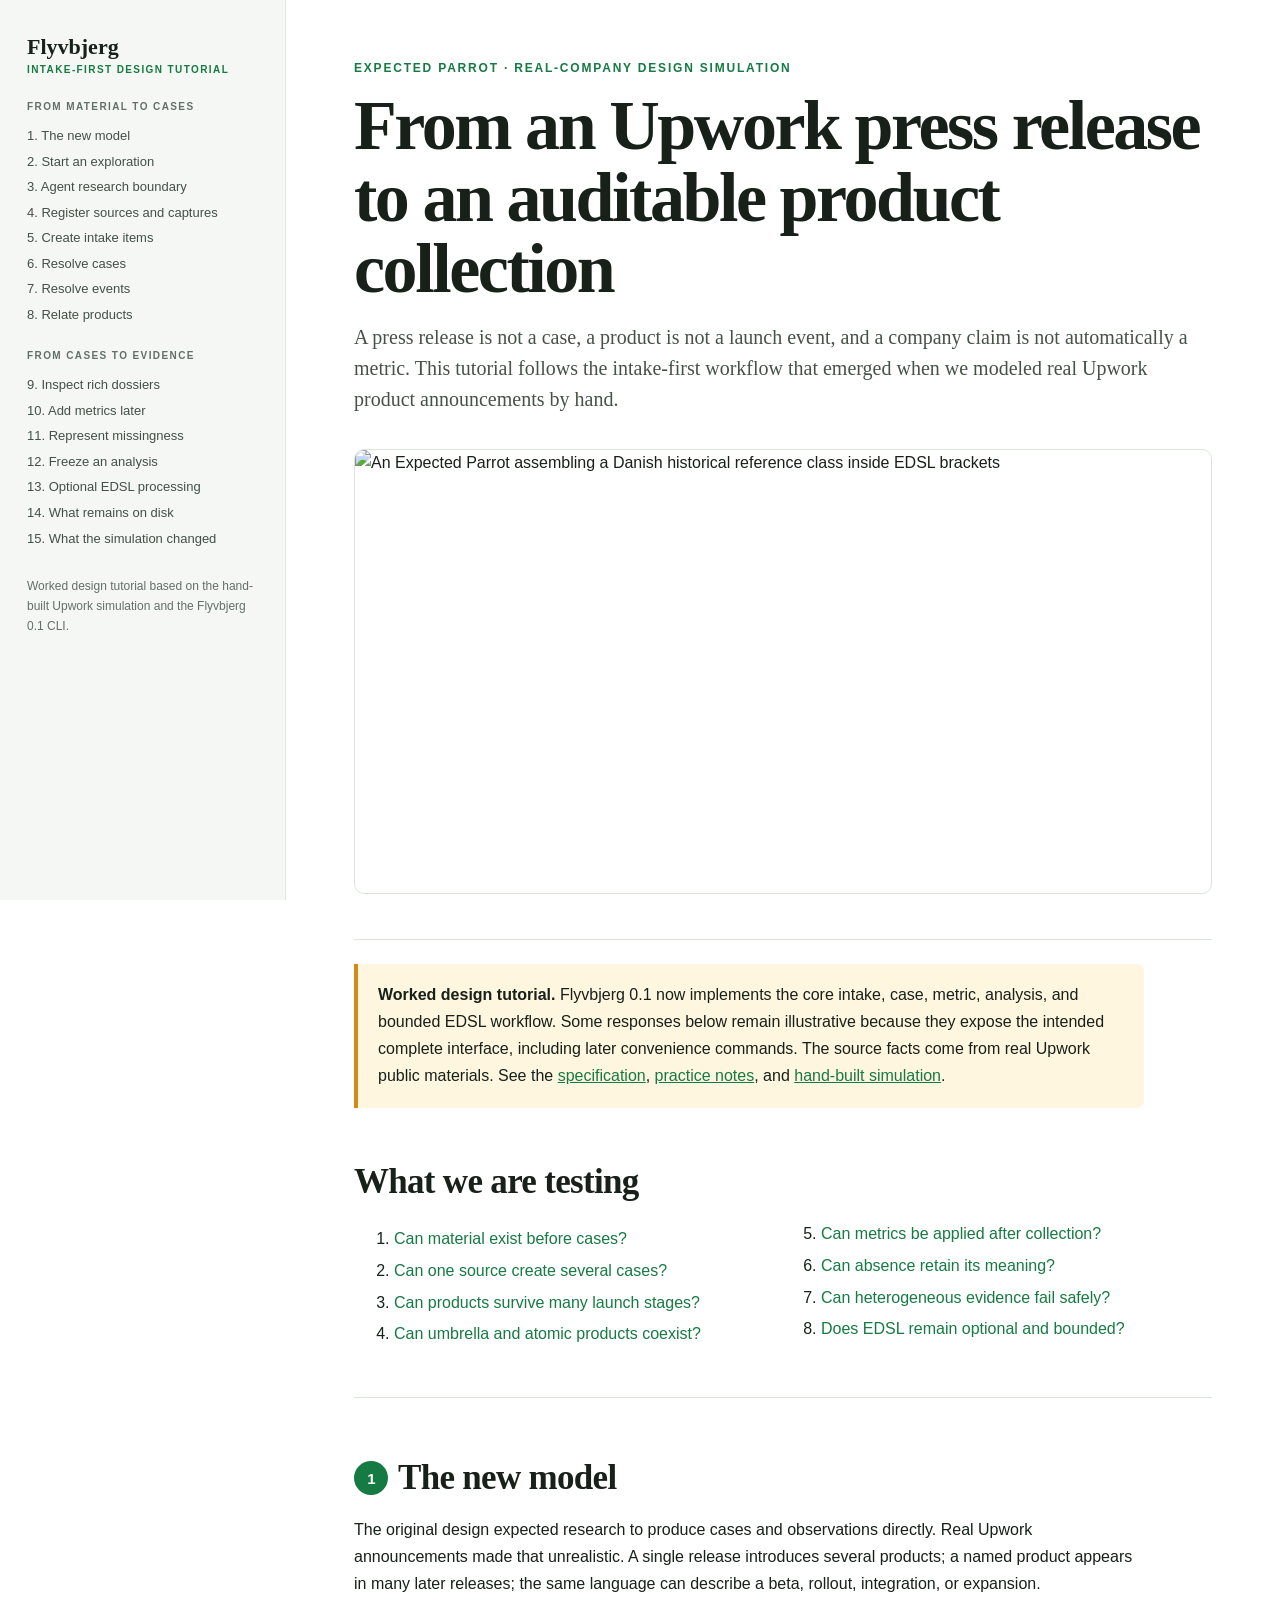
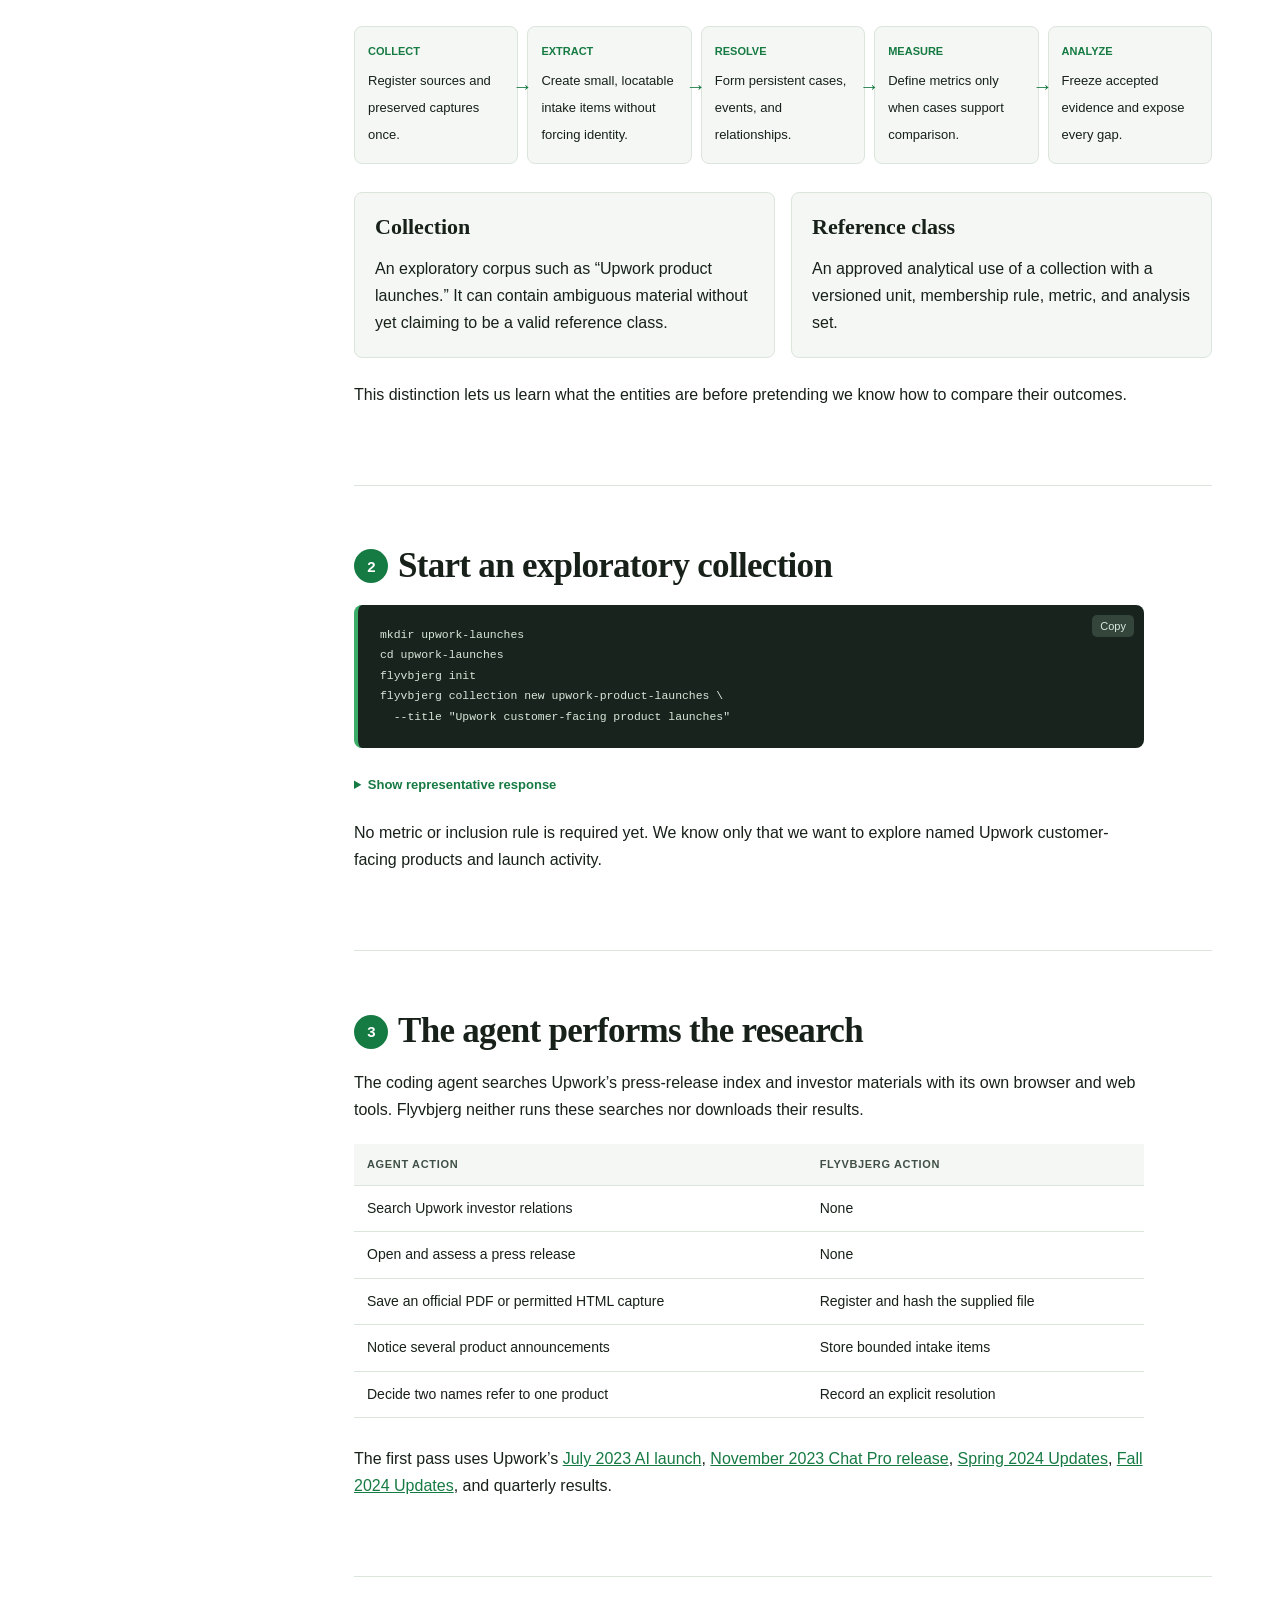
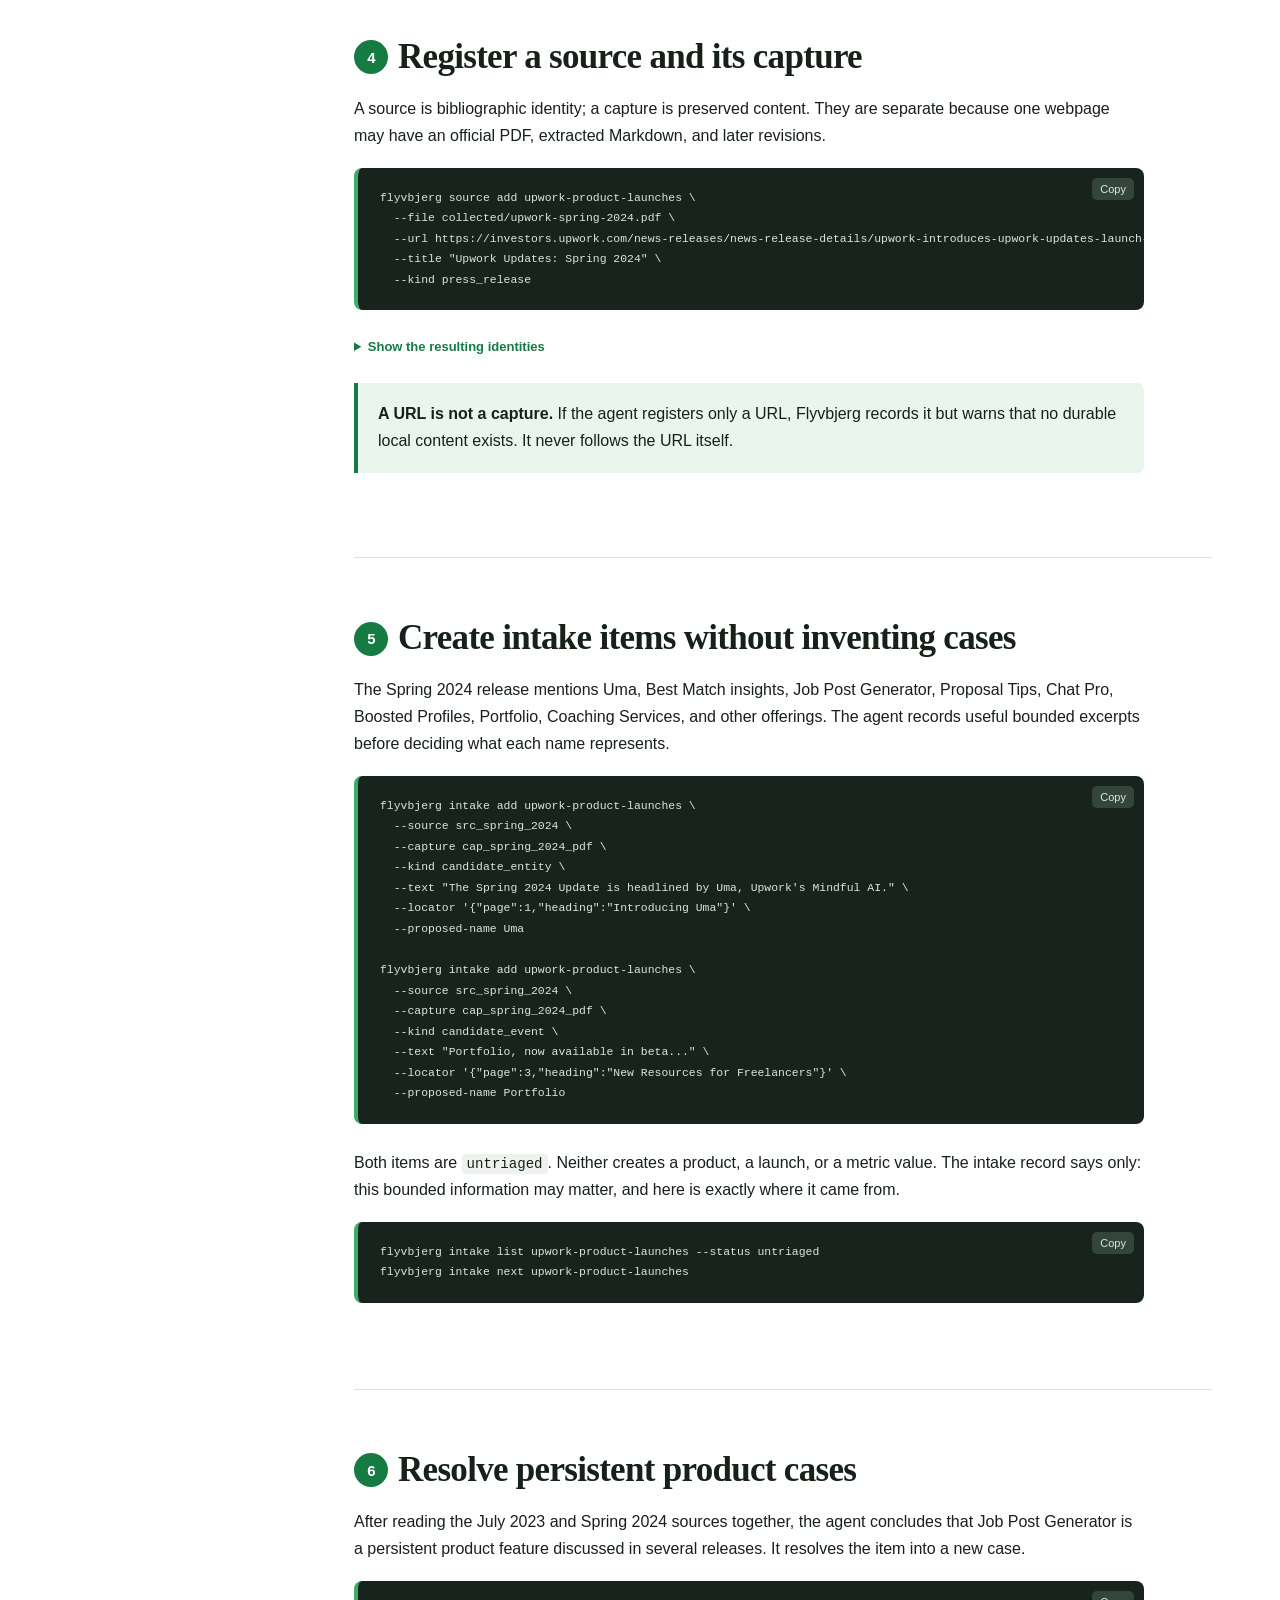
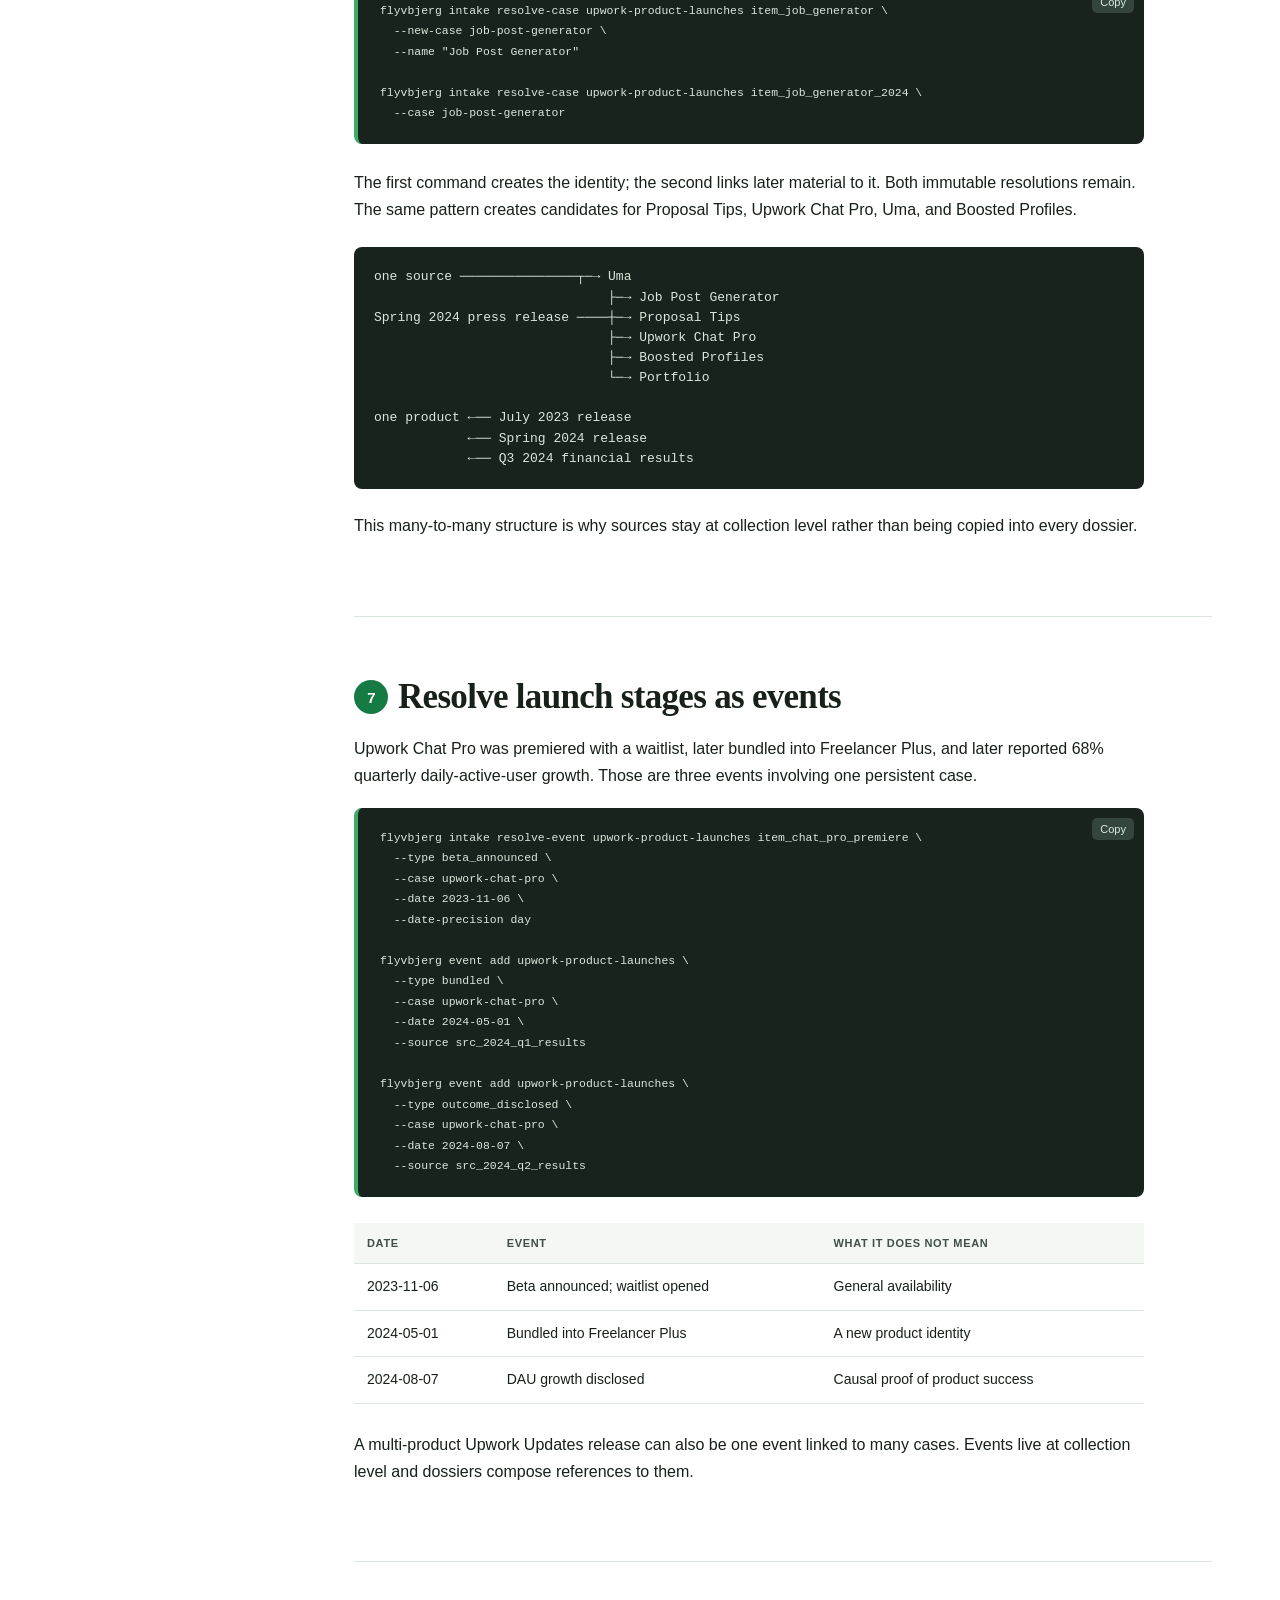
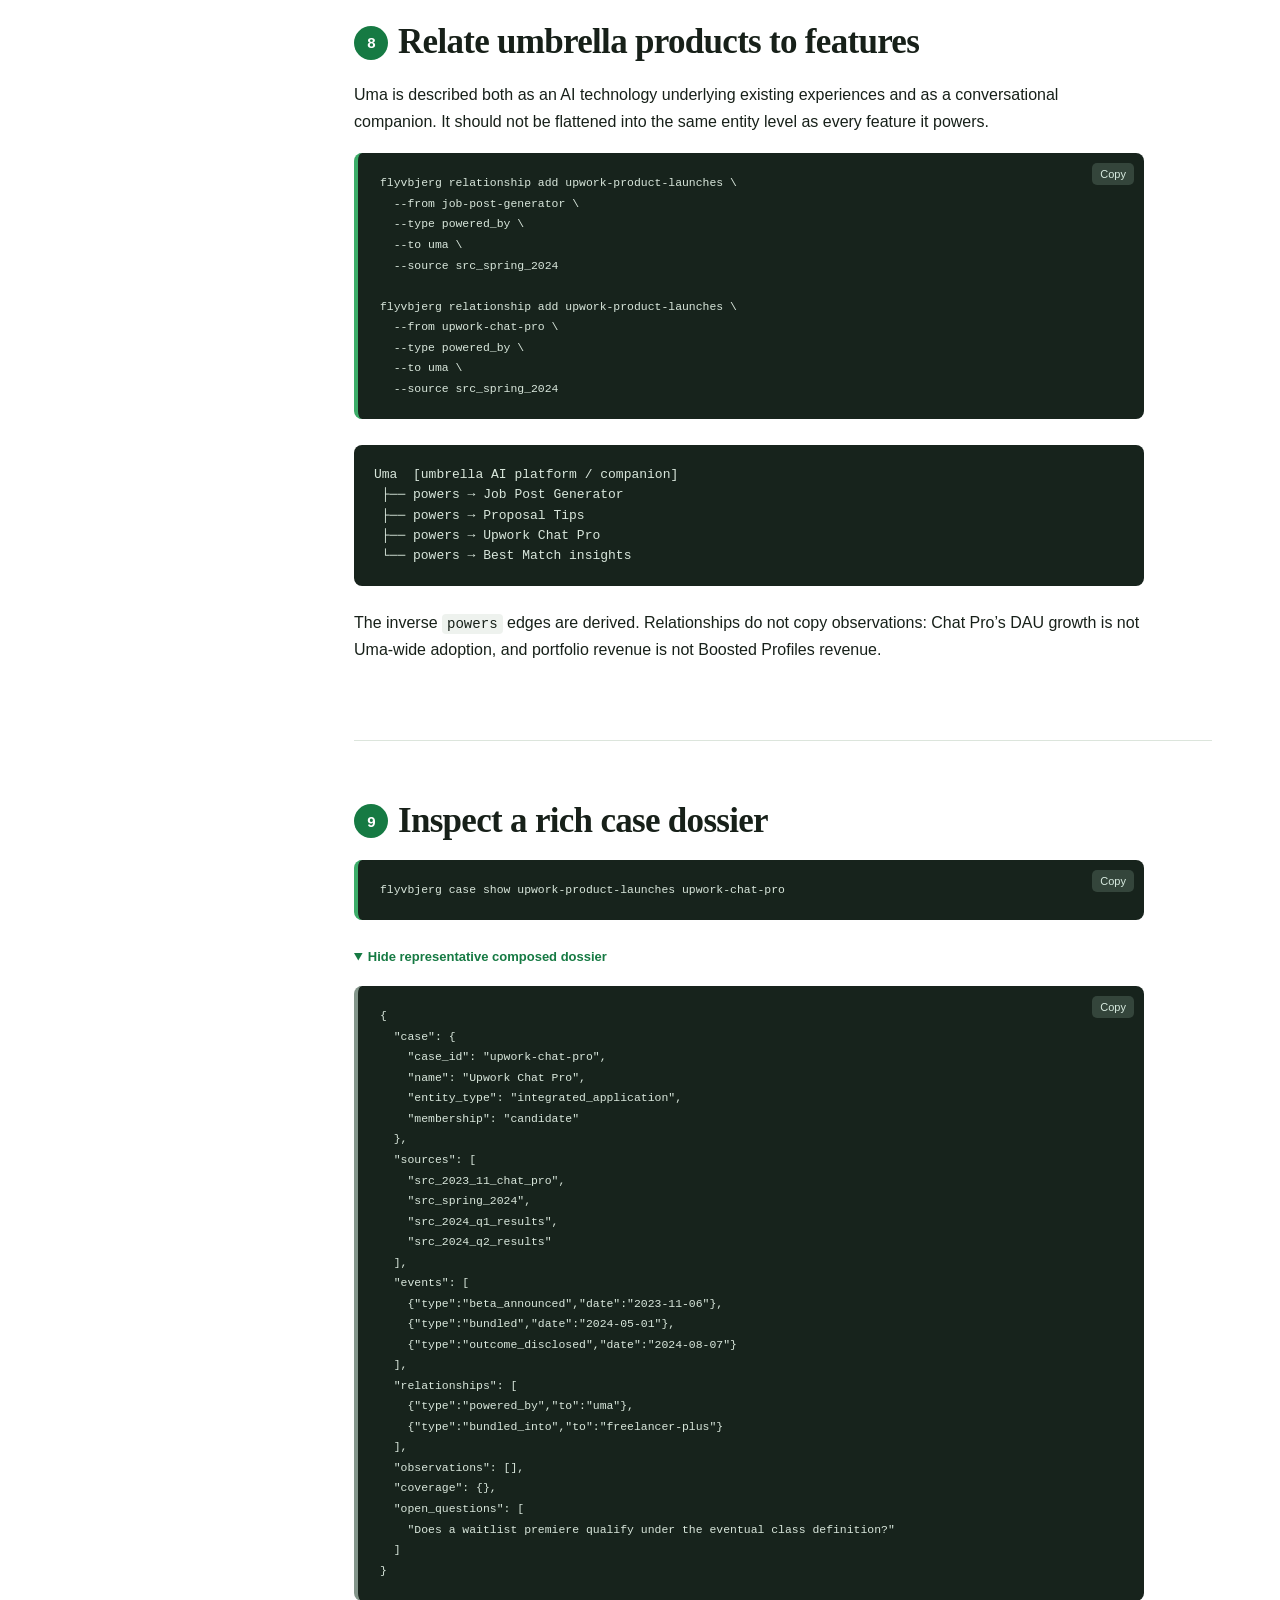
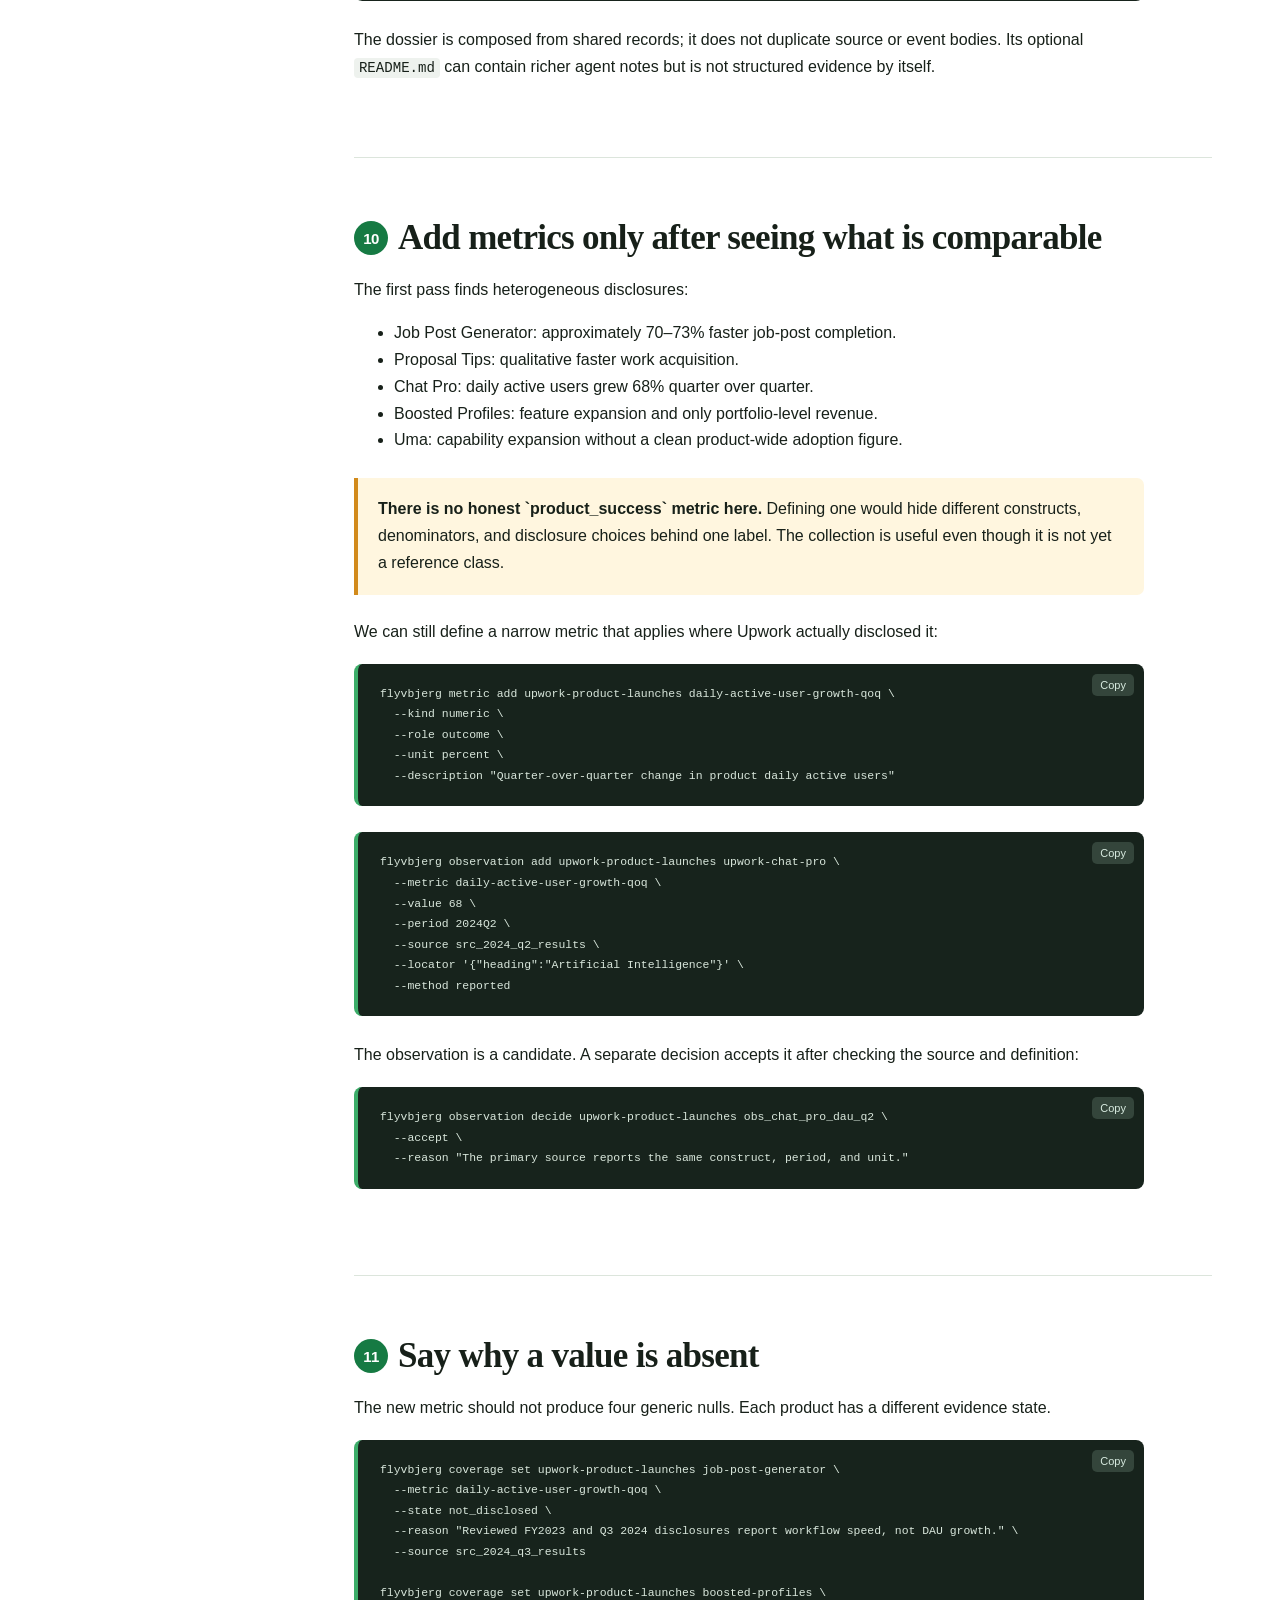
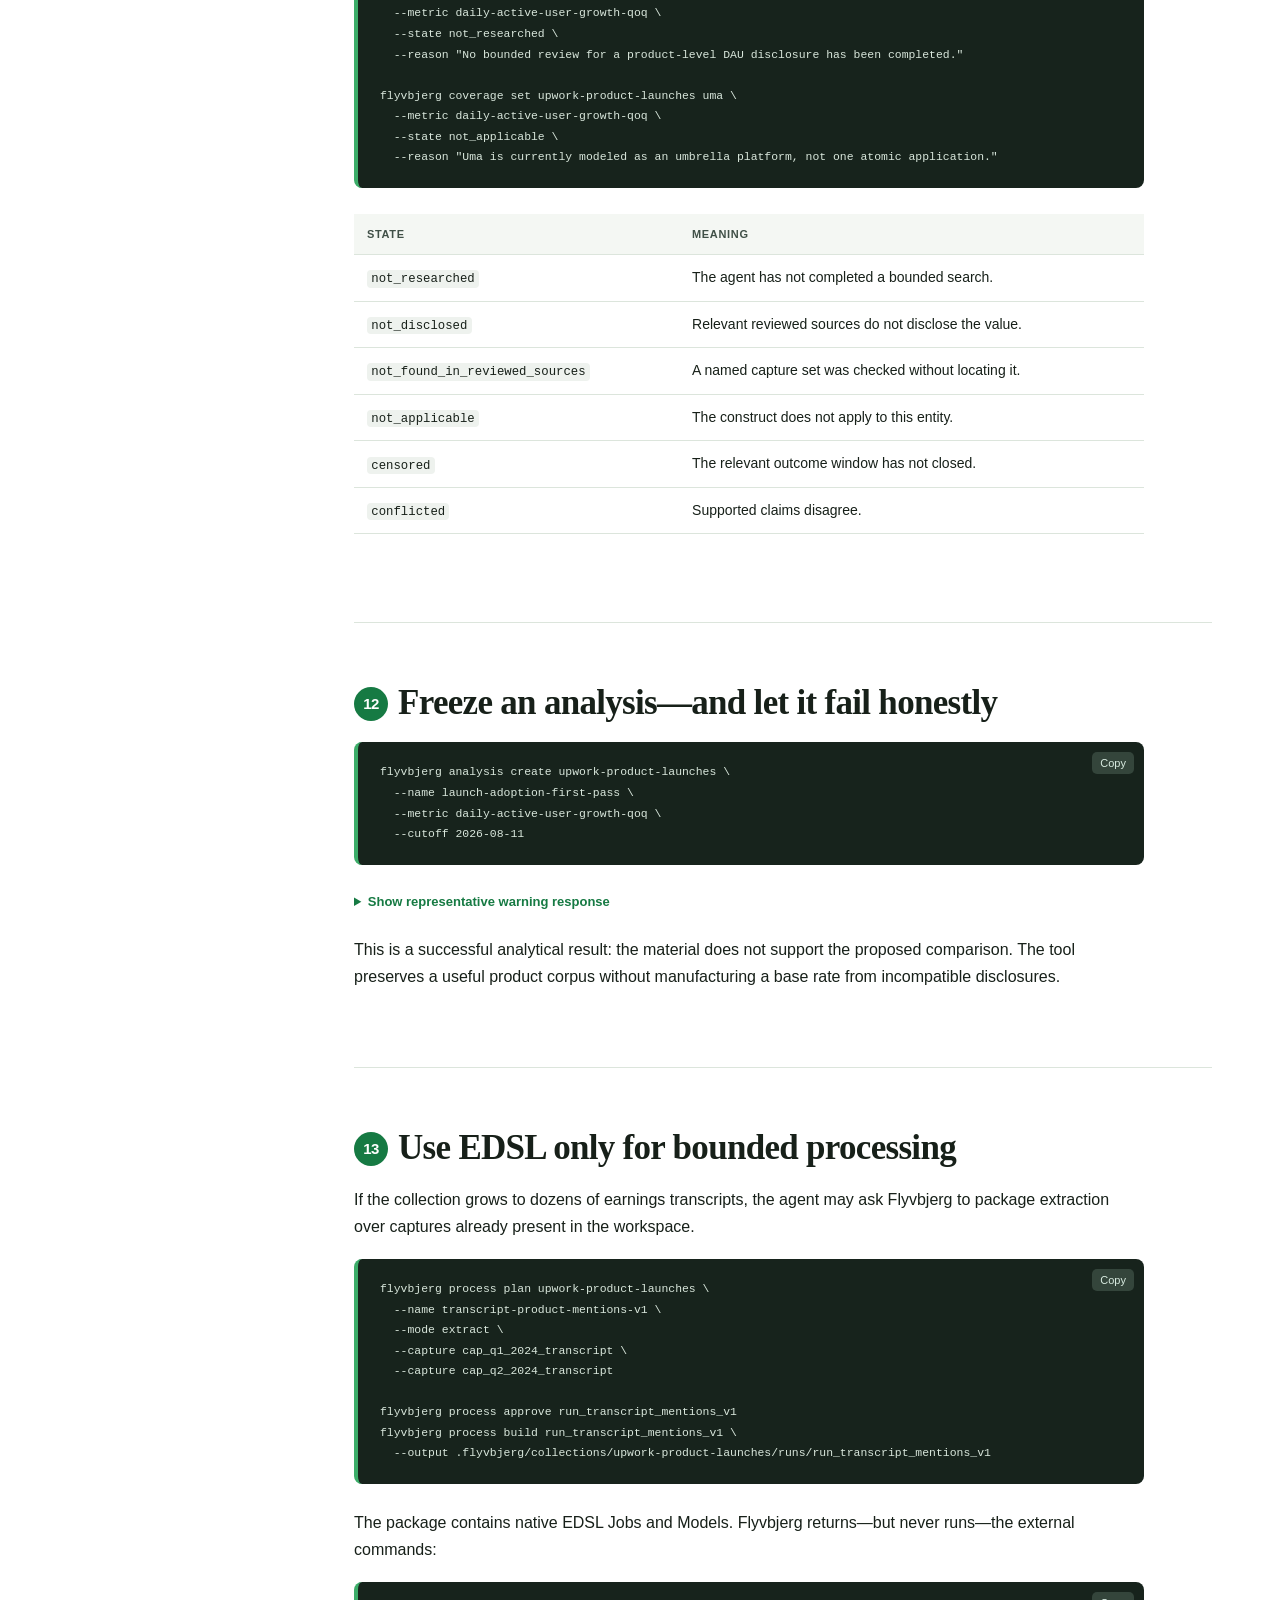
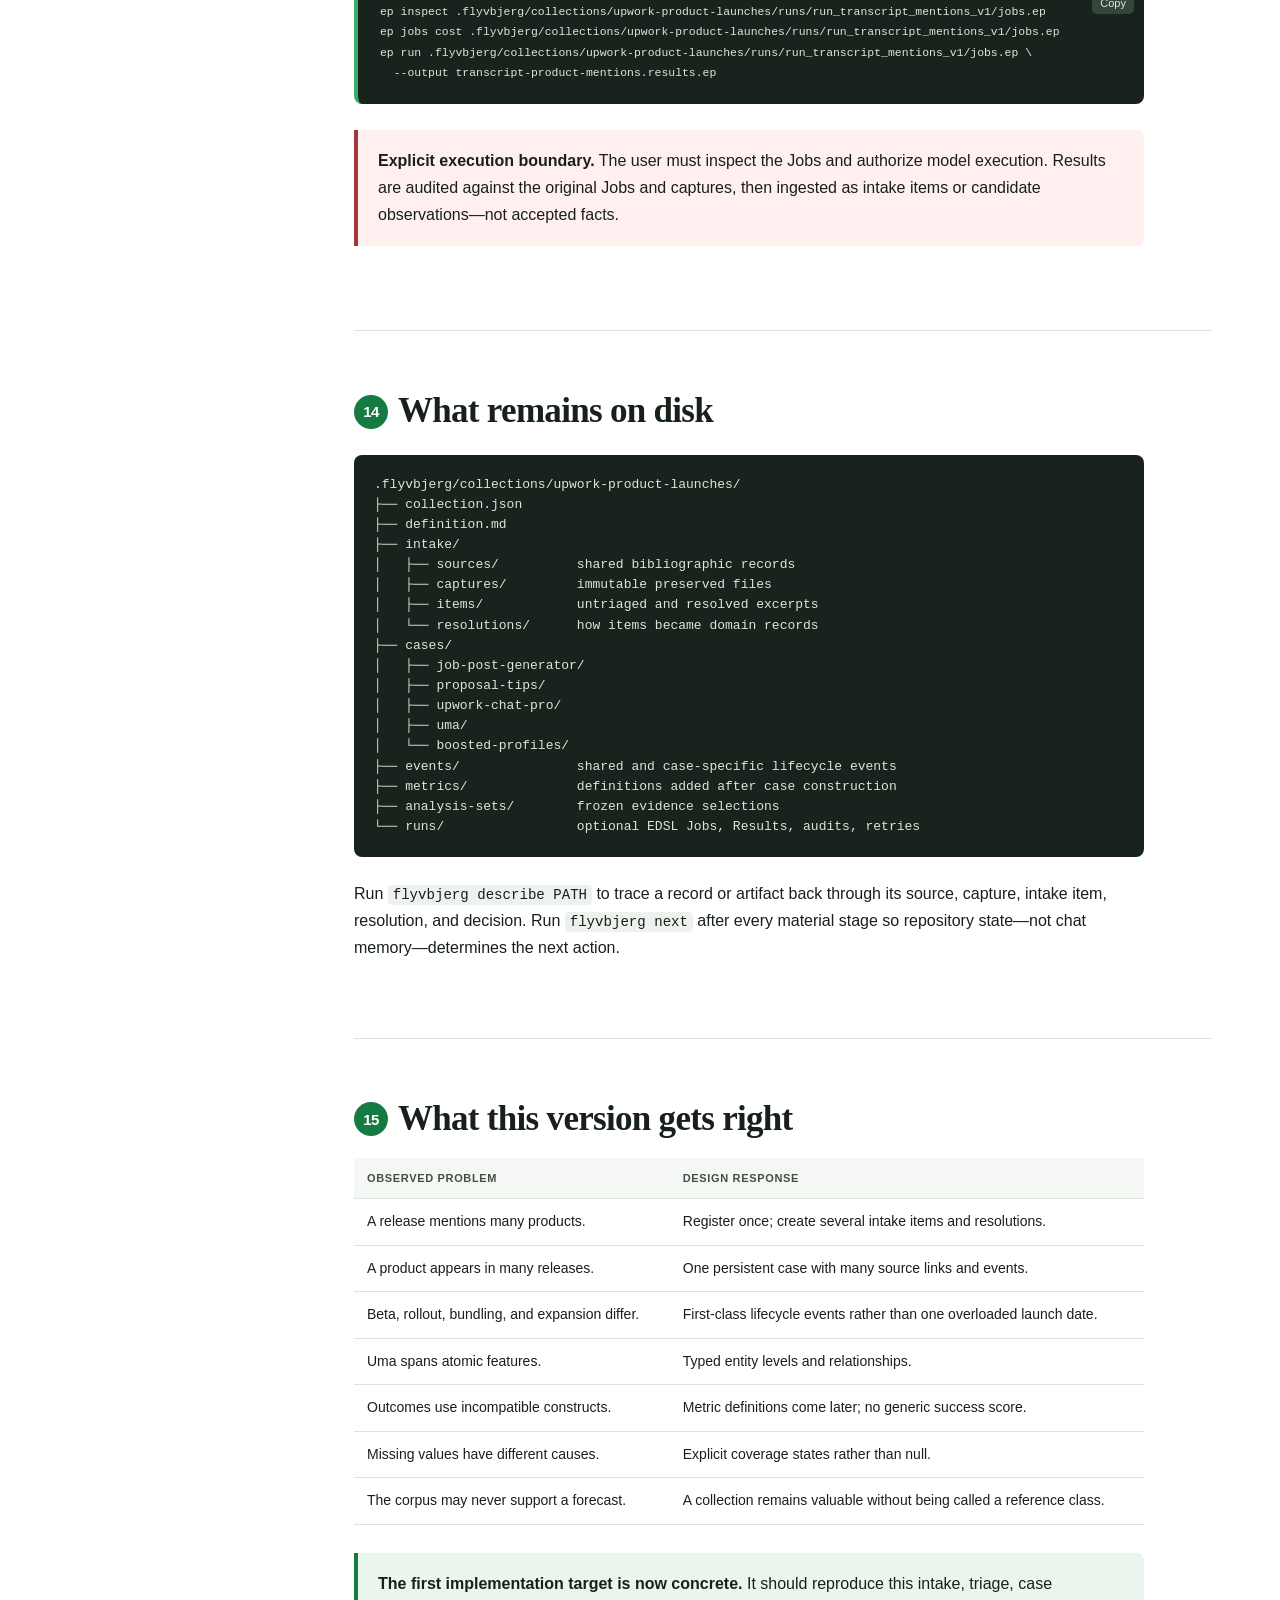
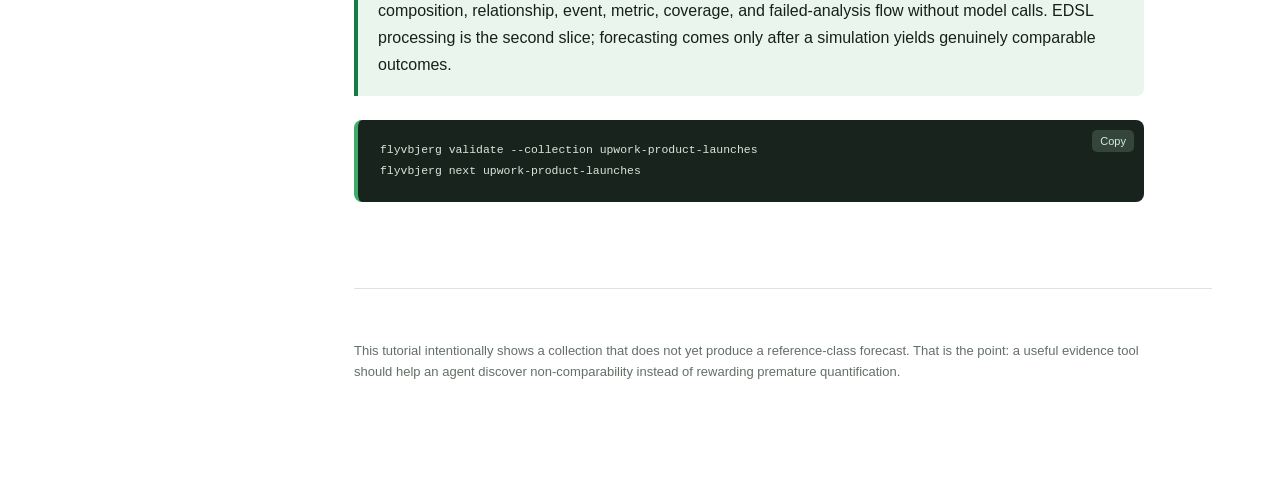
==== docs/index.html @ 14ee0320 "Initial Flyvbjerg release" ====
<!doctype html>
<html lang="en">
<head>
  <meta charset="utf-8">
  <meta name="viewport" content="width=device-width,initial-scale=1">
  <meta name="description" content="A worked tutorial for building an auditable collection of Upwork product launches with Flyvbjerg.">
  <title>Expected Parrot | Exploring Upwork product launches with Flyvbjerg</title>
  <style>
    :root{--ink:#172019;--muted:#637067;--paper:#fff;--wash:#f4f7f3;--line:#dce5dc;--green:#167a43;--pale:#eaf6ed;--amber:#9a5a00;--amber-bg:#fff6df;--red:#a43737;--red-bg:#fff0ef;--code:#17231c;--measure:790px;--sans:Inter,ui-sans-serif,-apple-system,BlinkMacSystemFont,"Segoe UI",sans-serif;--serif:Georgia,"Times New Roman",serif;--mono:"SFMono-Regular",Consolas,"Liberation Mono",monospace}
    *{box-sizing:border-box}html{scroll-behavior:smooth}body{margin:0;color:var(--ink);background:var(--paper);font:16px/1.68 var(--sans)}#progress{position:fixed;z-index:30;top:0;left:0;width:0;height:3px;background:var(--green)}
    nav{position:fixed;inset:0 auto 0 0;width:286px;overflow:auto;padding:34px 27px;background:var(--wash);border-right:1px solid var(--line)}nav .brand{display:block;margin-bottom:23px;color:var(--ink);font:700 22px/1.15 var(--serif);text-decoration:none}nav .brand span{display:block;margin-top:5px;color:var(--green);font:800 10px/1.2 var(--sans);letter-spacing:.14em;text-transform:uppercase}nav .part{margin:21px 0 7px;color:var(--muted);font-size:10px;font-weight:800;letter-spacing:.14em;text-transform:uppercase}nav>a:not(.brand){display:block;padding:4px 0;color:#435047;font-size:13px;line-height:1.35;text-decoration:none}nav>a:not(.brand):hover{color:var(--green)}nav .small{margin-top:25px;color:var(--muted);font-size:12px}.nav-toggle{display:none;width:100%;margin-bottom:14px;padding:9px 12px;border:1px solid var(--line);border-radius:6px;background:#fff;text-align:left}
    main{margin-left:286px}article{max-width:1130px;padding:58px 68px 100px}header{padding-bottom:45px;border-bottom:1px solid var(--line)}.hero-art{display:block;width:100%;max-width:960px;height:auto;margin:34px 0 0;border:1px solid var(--line);border-radius:10px}.eyebrow{color:var(--green);font-size:12px;font-weight:800;letter-spacing:.15em;text-transform:uppercase}h1{max-width:880px;margin:12px 0 18px;font:700 clamp(42px,6vw,70px)/1.02 var(--serif);letter-spacing:-.035em}h2{max-width:850px;margin:0 0 20px;font:700 35px/1.12 var(--serif);letter-spacing:-.02em}h3{max-width:var(--measure);margin:34px 0 8px;font:700 22px/1.25 var(--serif)}.dek{max-width:870px;margin:0;color:#455248;font:20px/1.55 var(--serif)}section{padding:60px 0;border-bottom:1px solid var(--line)}p,ul,ol,table,pre,.callout,.diagram,.artifact{max-width:var(--measure)}a{color:var(--green)}code{padding:.14em .35em;background:#eef2ee;border-radius:4px;font:88% var(--mono)}
    pre{position:relative;overflow:auto;margin:18px 0 26px;padding:20px 58px 20px 22px;color:#d9e7dc;background:var(--code);border-radius:8px;font:13px/1.58 var(--mono)}pre code{padding:0;color:inherit;background:none}.command{border-left:4px solid #3cad69}.output{border-left:4px solid #83958a}.copy{position:absolute;top:10px;right:10px;padding:5px 8px;color:#d8ebe0;background:#34453b;border:0;border-radius:5px;font:11px var(--sans);cursor:pointer}.copy:hover{background:var(--green)}
    .chapter{display:inline-flex;align-items:center;justify-content:center;width:34px;height:34px;margin-right:10px;color:#fff;background:var(--green);border-radius:50%;font:800 15px var(--sans);vertical-align:5px}.callout{margin:24px 0;padding:18px 20px;background:var(--pale);border-left:4px solid var(--green);border-radius:0 7px 7px 0}.callout.warning{background:var(--amber-bg);border-color:#d28a1b}.callout.danger{background:var(--red-bg);border-color:var(--red)}.callout p:first-child{margin-top:0}.callout p:last-child{margin-bottom:0}
    .flow{display:grid;grid-template-columns:repeat(5,1fr);gap:9px;max-width:960px;margin:28px 0}.step{position:relative;min-height:118px;padding:15px 13px;background:var(--wash);border:1px solid var(--line);border-radius:8px}.step b{display:block;margin-bottom:7px;color:var(--green);font-size:11px;text-transform:uppercase}.step span{font-size:13px;line-height:1.4}.step:not(:last-child):after{content:"→";position:absolute;z-index:2;top:43px;right:-15px;color:var(--green);font-size:20px;font-weight:800}
    .grid{display:grid;grid-template-columns:repeat(2,minmax(0,1fr));gap:16px;max-width:920px;margin:24px 0}.card{padding:20px;background:var(--wash);border:1px solid var(--line);border-radius:8px}.card h3{margin-top:0}.card p:last-child{margin-bottom:0}.artifact{display:grid;grid-template-columns:180px 1fr;gap:16px;margin:10px 0;padding:14px 0;border-bottom:1px solid var(--line)}.artifact code{align-self:start}.artifact p{margin:0;color:#455248;font-size:14px}
    table{width:100%;margin:20px 0 28px;border-collapse:collapse;font-size:14px}th,td{padding:11px 13px;border-bottom:1px solid var(--line);text-align:left;vertical-align:top}th{color:#405047;background:var(--wash);font-size:11px;letter-spacing:.06em;text-transform:uppercase}.good{color:var(--green);font-weight:750}.bad{color:var(--red);font-weight:750}.muted{color:var(--muted)}details{max-width:var(--measure);margin:14px 0 25px}summary{color:var(--green);font-size:13px;font-weight:750;cursor:pointer}details[open] summary{margin-bottom:8px}.diagram{overflow:auto;margin:24px 0;padding:20px;color:#d9e7dc;background:var(--code);border-radius:8px;font:13px/1.55 var(--mono);white-space:pre}.contents{padding:30px 0}.contents ol{columns:2;column-gap:44px;max-width:850px}.contents li{break-inside:avoid;margin:5px 0}.contents a{text-decoration:none}footer{padding-top:38px;color:var(--muted);font-size:13px}
    @media(max-width:960px){nav{position:static;width:auto;padding:22px 24px;border-right:0;border-bottom:1px solid var(--line)}.nav-toggle{display:block}nav .part,nav>a:not(.brand),nav .small{display:none}nav.open .part{display:block}nav.open>a:not(.brand){display:block}nav.open .small{display:block}nav .brand{margin-bottom:12px}main{margin-left:0}article{padding:38px 25px 80px}.flow{grid-template-columns:1fr}.step{min-height:auto}.step:not(:last-child):after{display:none}}
    @media(max-width:650px){h2{font-size:29px}.grid{grid-template-columns:1fr}.contents ol{columns:1}.artifact{grid-template-columns:1fr}table{display:block;overflow-x:auto}pre{padding-right:45px}}
    @media print{nav,#progress,.copy,.nav-toggle{display:none!important}main{margin:0}article{max-width:none;padding:0}h2{break-before:page}pre{white-space:pre-wrap;color:#000;background:#eee}}
  </style>
</head>
<body>
<div id="progress"></div>
<nav aria-label="Tutorial contents">
  <a class="brand" href="#top">Flyvbjerg <span>Intake-first design tutorial</span></a>
  <button class="nav-toggle" type="button" aria-expanded="false">Show tutorial contents</button>
  <div class="part">From material to cases</div>
  <a href="#orientation">1. The new model</a>
  <a href="#workspace">2. Start an exploration</a>
  <a href="#research">3. Agent research boundary</a>
  <a href="#sources">4. Register sources and captures</a>
  <a href="#items">5. Create intake items</a>
  <a href="#triage">6. Resolve cases</a>
  <a href="#events">7. Resolve events</a>
  <a href="#relationships">8. Relate products</a>
  <div class="part">From cases to evidence</div>
  <a href="#dossiers">9. Inspect rich dossiers</a>
  <a href="#metrics">10. Add metrics later</a>
  <a href="#coverage">11. Represent missingness</a>
  <a href="#analysis">12. Freeze an analysis</a>
  <a href="#edsl">13. Optional EDSL processing</a>
  <a href="#files">14. What remains on disk</a>
  <a href="#lessons">15. What the simulation changed</a>
  <div class="small">Worked design tutorial based on the hand-built Upwork simulation and the Flyvbjerg 0.1 CLI.</div>
</nav>

<main><article id="top">
  <header>
    <div class="eyebrow">Expected Parrot · Real-company design simulation</div>
    <h1>From an Upwork press release to an auditable product collection</h1>
    <p class="dek">A press release is not a case, a product is not a launch event, and a company claim is not automatically a metric. This tutorial follows the intake-first workflow that emerged when we modeled real Upwork product announcements by hand.</p>
    <img class="hero-art" src="flyvbjerg-art.png" alt="An Expected Parrot assembling a Danish historical reference class inside EDSL brackets" width="3364" height="1740">
  </header>

  <div class="callout warning"><strong>Worked design tutorial.</strong> Flyvbjerg 0.1 now implements the core intake, case, metric, analysis, and bounded EDSL workflow. Some responses below remain illustrative because they expose the intended complete interface, including later convenience commands. The source facts come from real Upwork public materials. See the <a href="https://github.com/expectedparrot/flyvbjerg/blob/main/SPEC.md">specification</a>, <a href="https://github.com/expectedparrot/flyvbjerg/blob/main/PRACTICE.md">practice notes</a>, and <a href="https://github.com/expectedparrot/flyvbjerg/tree/main/simulations/upwork-product-launches">hand-built simulation</a>.</div>

  <section class="contents">
    <h2>What we are testing</h2>
    <ol>
      <li><a href="#sources">Can material exist before cases?</a></li>
      <li><a href="#triage">Can one source create several cases?</a></li>
      <li><a href="#events">Can products survive many launch stages?</a></li>
      <li><a href="#relationships">Can umbrella and atomic products coexist?</a></li>
      <li><a href="#metrics">Can metrics be applied after collection?</a></li>
      <li><a href="#coverage">Can absence retain its meaning?</a></li>
      <li><a href="#analysis">Can heterogeneous evidence fail safely?</a></li>
      <li><a href="#edsl">Does EDSL remain optional and bounded?</a></li>
    </ol>
  </section>

  <section id="orientation">
    <h2><span class="chapter">1</span>The new model</h2>
    <p>The original design expected research to produce cases and observations directly. Real Upwork announcements made that unrealistic. A single release introduces several products; a named product appears in many later releases; the same language can describe a beta, rollout, integration, or expansion.</p>
    <div class="flow">
      <div class="step"><b>Collect</b><span>Register sources and preserved captures once.</span></div>
      <div class="step"><b>Extract</b><span>Create small, locatable intake items without forcing identity.</span></div>
      <div class="step"><b>Resolve</b><span>Form persistent cases, events, and relationships.</span></div>
      <div class="step"><b>Measure</b><span>Define metrics only when cases support comparison.</span></div>
      <div class="step"><b>Analyze</b><span>Freeze accepted evidence and expose every gap.</span></div>
    </div>
    <div class="grid">
      <div class="card"><h3>Collection</h3><p>An exploratory corpus such as “Upwork product launches.” It can contain ambiguous material without yet claiming to be a valid reference class.</p></div>
      <div class="card"><h3>Reference class</h3><p>An approved analytical use of a collection with a versioned unit, membership rule, metric, and analysis set.</p></div>
    </div>
    <p>This distinction lets us learn what the entities are before pretending we know how to compare their outcomes.</p>
  </section>

  <section id="workspace">
    <h2><span class="chapter">2</span>Start an exploratory collection</h2>
    <pre class="command"><code>mkdir upwork-launches
cd upwork-launches
flyvbjerg init
flyvbjerg collection new upwork-product-launches \
  --title "Upwork customer-facing product launches"</code></pre>
    <details><summary>Show representative response</summary>
      <pre class="output"><code>{
  "schema_version": "1.0",
  "command": "flyvbjerg collection new upwork-product-launches",
  "status": "ok",
  "data": {
    "collection_id": "upwork-product-launches",
    "state": "exploratory",
    "cases": 0,
    "untriaged_items": 0
  },
  "artifacts": [{
    "path": ".flyvbjerg/collections/upwork-product-launches/collection.json",
    "role": "collection_record",
    "media_type": "application/json",
    "sha256": "sha256:..."
  }],
  "warnings": [],
  "errors": [],
  "next_steps": [{
    "id": "register_source",
    "purpose": "Register material found by the research agent",
    "command": "flyvbjerg source add upwork-product-launches --file PATH --url URL",
    "mutates_state": true,
    "requires_network": false,
    "requires_user_approval": false
  }]
}</code></pre>
    </details>
    <p>No metric or inclusion rule is required yet. We know only that we want to explore named Upwork customer-facing products and launch activity.</p>
  </section>

  <section id="research">
    <h2><span class="chapter">3</span>The agent performs the research</h2>
    <p>The coding agent searches Upwork’s press-release index and investor materials with its own browser and web tools. Flyvbjerg neither runs these searches nor downloads their results.</p>
    <table>
      <thead><tr><th>Agent action</th><th>Flyvbjerg action</th></tr></thead>
      <tbody>
        <tr><td>Search Upwork investor relations</td><td>None</td></tr>
        <tr><td>Open and assess a press release</td><td>None</td></tr>
        <tr><td>Save an official PDF or permitted HTML capture</td><td>Register and hash the supplied file</td></tr>
        <tr><td>Notice several product announcements</td><td>Store bounded intake items</td></tr>
        <tr><td>Decide two names refer to one product</td><td>Record an explicit resolution</td></tr>
      </tbody>
    </table>
    <p>The first pass uses Upwork’s <a href="https://investors.upwork.com/news-releases/news-release-details/upwork-launches-new-generative-ai-tools-and-services-hub">July 2023 AI launch</a>, <a href="https://investors.upwork.com/news-releases/news-release-details/upwork-introduces-new-suite-generative-ai-apps-offers-and">November 2023 Chat Pro release</a>, <a href="https://investors.upwork.com/news-releases/news-release-details/upwork-introduces-upwork-updates-launch-ai-innovations-and-other">Spring 2024 Updates</a>, <a href="https://investors.upwork.com/news-releases/news-release-details/upwork-expands-ai-innovation-and-unveils-new-solutions-better">Fall 2024 Updates</a>, and quarterly results.</p>
  </section>

  <section id="sources">
    <h2><span class="chapter">4</span>Register a source and its capture</h2>
    <p>A source is bibliographic identity; a capture is preserved content. They are separate because one webpage may have an official PDF, extracted Markdown, and later revisions.</p>
    <pre class="command"><code>flyvbjerg source add upwork-product-launches \
  --file collected/upwork-spring-2024.pdf \
  --url https://investors.upwork.com/news-releases/news-release-details/upwork-introduces-upwork-updates-launch-ai-innovations-and-other \
  --title "Upwork Updates: Spring 2024" \
  --kind press_release</code></pre>
    <details><summary>Show the resulting identities</summary>
      <pre class="output"><code>{
  "status": "ok",
  "data": {
    "source": {
      "source_id": "src_spring_2024",
      "publisher": "Upwork Inc.",
      "published": "2024-04-30",
      "url": "https://investors.upwork.com/..."
    },
    "capture": {
      "capture_id": "cap_spring_2024_pdf",
      "original_name": "upwork-spring-2024.pdf",
      "media_type": "application/pdf",
      "sha256": "sha256:91a...",
      "method": "agent_supplied"
    }
  },
  "artifacts": [{
    "path": ".flyvbjerg/collections/upwork-product-launches/intake/captures/cap_spring_2024_pdf/upwork-spring-2024.pdf",
    "role": "source_capture",
    "media_type": "application/pdf",
    "sha256": "sha256:91a..."
  }]
}</code></pre>
    </details>
    <div class="callout"><strong>A URL is not a capture.</strong> If the agent registers only a URL, Flyvbjerg records it but warns that no durable local content exists. It never follows the URL itself.</div>
  </section>

  <section id="items">
    <h2><span class="chapter">5</span>Create intake items without inventing cases</h2>
    <p>The Spring 2024 release mentions Uma, Best Match insights, Job Post Generator, Proposal Tips, Chat Pro, Boosted Profiles, Portfolio, Coaching Services, and other offerings. The agent records useful bounded excerpts before deciding what each name represents.</p>
    <pre class="command"><code>flyvbjerg intake add upwork-product-launches \
  --source src_spring_2024 \
  --capture cap_spring_2024_pdf \
  --kind candidate_entity \
  --text "The Spring 2024 Update is headlined by Uma, Upwork's Mindful AI." \
  --locator '{"page":1,"heading":"Introducing Uma"}' \
  --proposed-name Uma

flyvbjerg intake add upwork-product-launches \
  --source src_spring_2024 \
  --capture cap_spring_2024_pdf \
  --kind candidate_event \
  --text "Portfolio, now available in beta..." \
  --locator '{"page":3,"heading":"New Resources for Freelancers"}' \
  --proposed-name Portfolio</code></pre>
    <p>Both items are <code>untriaged</code>. Neither creates a product, a launch, or a metric value. The intake record says only: this bounded information may matter, and here is exactly where it came from.</p>
    <pre class="command"><code>flyvbjerg intake list upwork-product-launches --status untriaged
flyvbjerg intake next upwork-product-launches</code></pre>
  </section>

  <section id="triage">
    <h2><span class="chapter">6</span>Resolve persistent product cases</h2>
    <p>After reading the July 2023 and Spring 2024 sources together, the agent concludes that Job Post Generator is a persistent product feature discussed in several releases. It resolves the item into a new case.</p>
    <pre class="command"><code>flyvbjerg intake resolve-case upwork-product-launches item_job_generator \
  --new-case job-post-generator \
  --name "Job Post Generator"

flyvbjerg intake resolve-case upwork-product-launches item_job_generator_2024 \
  --case job-post-generator</code></pre>
    <p>The first command creates the identity; the second links later material to it. Both immutable resolutions remain. The same pattern creates candidates for Proposal Tips, Upwork Chat Pro, Uma, and Boosted Profiles.</p>
    <div class="diagram">one source ───────────────┬─→ Uma
                              ├─→ Job Post Generator
Spring 2024 press release ────┼─→ Proposal Tips
                              ├─→ Upwork Chat Pro
                              ├─→ Boosted Profiles
                              └─→ Portfolio

one product ←── July 2023 release
            ←── Spring 2024 release
            ←── Q3 2024 financial results</div>
    <p>This many-to-many structure is why sources stay at collection level rather than being copied into every dossier.</p>
  </section>

  <section id="events">
    <h2><span class="chapter">7</span>Resolve launch stages as events</h2>
    <p>Upwork Chat Pro was premiered with a waitlist, later bundled into Freelancer Plus, and later reported 68% quarterly daily-active-user growth. Those are three events involving one persistent case.</p>
    <pre class="command"><code>flyvbjerg intake resolve-event upwork-product-launches item_chat_pro_premiere \
  --type beta_announced \
  --case upwork-chat-pro \
  --date 2023-11-06 \
  --date-precision day

flyvbjerg event add upwork-product-launches \
  --type bundled \
  --case upwork-chat-pro \
  --date 2024-05-01 \
  --source src_2024_q1_results

flyvbjerg event add upwork-product-launches \
  --type outcome_disclosed \
  --case upwork-chat-pro \
  --date 2024-08-07 \
  --source src_2024_q2_results</code></pre>
    <table>
      <thead><tr><th>Date</th><th>Event</th><th>What it does not mean</th></tr></thead>
      <tbody>
        <tr><td>2023-11-06</td><td>Beta announced; waitlist opened</td><td>General availability</td></tr>
        <tr><td>2024-05-01</td><td>Bundled into Freelancer Plus</td><td>A new product identity</td></tr>
        <tr><td>2024-08-07</td><td>DAU growth disclosed</td><td>Causal proof of product success</td></tr>
      </tbody>
    </table>
    <p>A multi-product Upwork Updates release can also be one event linked to many cases. Events live at collection level and dossiers compose references to them.</p>
  </section>

  <section id="relationships">
    <h2><span class="chapter">8</span>Relate umbrella products to features</h2>
    <p>Uma is described both as an AI technology underlying existing experiences and as a conversational companion. It should not be flattened into the same entity level as every feature it powers.</p>
    <pre class="command"><code>flyvbjerg relationship add upwork-product-launches \
  --from job-post-generator \
  --type powered_by \
  --to uma \
  --source src_spring_2024

flyvbjerg relationship add upwork-product-launches \
  --from upwork-chat-pro \
  --type powered_by \
  --to uma \
  --source src_spring_2024</code></pre>
    <div class="diagram">Uma  [umbrella AI platform / companion]
 ├── powers → Job Post Generator
 ├── powers → Proposal Tips
 ├── powers → Upwork Chat Pro
 └── powers → Best Match insights</div>
    <p>The inverse <code>powers</code> edges are derived. Relationships do not copy observations: Chat Pro’s DAU growth is not Uma-wide adoption, and portfolio revenue is not Boosted Profiles revenue.</p>
  </section>

  <section id="dossiers">
    <h2><span class="chapter">9</span>Inspect a rich case dossier</h2>
    <pre class="command"><code>flyvbjerg case show upwork-product-launches upwork-chat-pro</code></pre>
    <details open><summary>Hide representative composed dossier</summary>
      <pre class="output"><code>{
  "case": {
    "case_id": "upwork-chat-pro",
    "name": "Upwork Chat Pro",
    "entity_type": "integrated_application",
    "membership": "candidate"
  },
  "sources": [
    "src_2023_11_chat_pro",
    "src_spring_2024",
    "src_2024_q1_results",
    "src_2024_q2_results"
  ],
  "events": [
    {"type":"beta_announced","date":"2023-11-06"},
    {"type":"bundled","date":"2024-05-01"},
    {"type":"outcome_disclosed","date":"2024-08-07"}
  ],
  "relationships": [
    {"type":"powered_by","to":"uma"},
    {"type":"bundled_into","to":"freelancer-plus"}
  ],
  "observations": [],
  "coverage": {},
  "open_questions": [
    "Does a waitlist premiere qualify under the eventual class definition?"
  ]
}</code></pre>
    </details>
    <p>The dossier is composed from shared records; it does not duplicate source or event bodies. Its optional <code>README.md</code> can contain richer agent notes but is not structured evidence by itself.</p>
  </section>

  <section id="metrics">
    <h2><span class="chapter">10</span>Add metrics only after seeing what is comparable</h2>
    <p>The first pass finds heterogeneous disclosures:</p>
    <ul>
      <li>Job Post Generator: approximately 70–73% faster job-post completion.</li>
      <li>Proposal Tips: qualitative faster work acquisition.</li>
      <li>Chat Pro: daily active users grew 68% quarter over quarter.</li>
      <li>Boosted Profiles: feature expansion and only portfolio-level revenue.</li>
      <li>Uma: capability expansion without a clean product-wide adoption figure.</li>
    </ul>
    <div class="callout warning"><strong>There is no honest `product_success` metric here.</strong> Defining one would hide different constructs, denominators, and disclosure choices behind one label. The collection is useful even though it is not yet a reference class.</div>
    <p>We can still define a narrow metric that applies where Upwork actually disclosed it:</p>
    <pre class="command"><code>flyvbjerg metric add upwork-product-launches daily-active-user-growth-qoq \
  --kind numeric \
  --role outcome \
  --unit percent \
  --description "Quarter-over-quarter change in product daily active users"</code></pre>
    <pre class="command"><code>flyvbjerg observation add upwork-product-launches upwork-chat-pro \
  --metric daily-active-user-growth-qoq \
  --value 68 \
  --period 2024Q2 \
  --source src_2024_q2_results \
  --locator '{"heading":"Artificial Intelligence"}' \
  --method reported</code></pre>
    <p>The observation is a candidate. A separate decision accepts it after checking the source and definition:</p>
    <pre class="command"><code>flyvbjerg observation decide upwork-product-launches obs_chat_pro_dau_q2 \
  --accept \
  --reason "The primary source reports the same construct, period, and unit."</code></pre>
  </section>

  <section id="coverage">
    <h2><span class="chapter">11</span>Say why a value is absent</h2>
    <p>The new metric should not produce four generic nulls. Each product has a different evidence state.</p>
    <pre class="command"><code>flyvbjerg coverage set upwork-product-launches job-post-generator \
  --metric daily-active-user-growth-qoq \
  --state not_disclosed \
  --reason "Reviewed FY2023 and Q3 2024 disclosures report workflow speed, not DAU growth." \
  --source src_2024_q3_results

flyvbjerg coverage set upwork-product-launches boosted-profiles \
  --metric daily-active-user-growth-qoq \
  --state not_researched \
  --reason "No bounded review for a product-level DAU disclosure has been completed."

flyvbjerg coverage set upwork-product-launches uma \
  --metric daily-active-user-growth-qoq \
  --state not_applicable \
  --reason "Uma is currently modeled as an umbrella platform, not one atomic application."</code></pre>
    <table>
      <thead><tr><th>State</th><th>Meaning</th></tr></thead>
      <tbody>
        <tr><td><code>not_researched</code></td><td>The agent has not completed a bounded search.</td></tr>
        <tr><td><code>not_disclosed</code></td><td>Relevant reviewed sources do not disclose the value.</td></tr>
        <tr><td><code>not_found_in_reviewed_sources</code></td><td>A named capture set was checked without locating it.</td></tr>
        <tr><td><code>not_applicable</code></td><td>The construct does not apply to this entity.</td></tr>
        <tr><td><code>censored</code></td><td>The relevant outcome window has not closed.</td></tr>
        <tr><td><code>conflicted</code></td><td>Supported claims disagree.</td></tr>
      </tbody>
    </table>
  </section>

  <section id="analysis">
    <h2><span class="chapter">12</span>Freeze an analysis—and let it fail honestly</h2>
    <pre class="command"><code>flyvbjerg analysis create upwork-product-launches \
  --name launch-adoption-first-pass \
  --metric daily-active-user-growth-qoq \
  --cutoff 2026-08-11</code></pre>
    <details><summary>Show representative warning response</summary>
      <pre class="output"><code>{
  "status": "ok",
  "data": {
    "analysis_id": "analysis_launch_adoption_v1",
    "eligible_cases": 4,
    "observed_cases": 1,
    "coverage": {
      "observed": 1,
      "not_disclosed": 1,
      "not_researched": 1,
      "not_applicable": 1
    },
    "reference_distribution_ready": false
  },
  "warnings": [
    {"code":"insufficient_observations","message":"One observation cannot support a reference distribution."},
    {"code":"mixed_entity_levels","message":"The collection contains umbrella and atomic product entities."}
  ],
  "next_steps": [{
    "id": "inspect_gaps",
    "purpose": "Review case-specific coverage before attempting a rate",
    "command": "flyvbjerg gaps upwork-product-launches --metric daily-active-user-growth-qoq",
    "mutates_state": false,
    "requires_network": false,
    "requires_user_approval": false
  }]
}</code></pre>
    </details>
    <p>This is a successful analytical result: the material does not support the proposed comparison. The tool preserves a useful product corpus without manufacturing a base rate from incompatible disclosures.</p>
  </section>

  <section id="edsl">
    <h2><span class="chapter">13</span>Use EDSL only for bounded processing</h2>
    <p>If the collection grows to dozens of earnings transcripts, the agent may ask Flyvbjerg to package extraction over captures already present in the workspace.</p>
    <pre class="command"><code>flyvbjerg process plan upwork-product-launches \
  --name transcript-product-mentions-v1 \
  --mode extract \
  --capture cap_q1_2024_transcript \
  --capture cap_q2_2024_transcript

flyvbjerg process approve run_transcript_mentions_v1
flyvbjerg process build run_transcript_mentions_v1 \
  --output .flyvbjerg/collections/upwork-product-launches/runs/run_transcript_mentions_v1</code></pre>
    <p>The package contains native EDSL Jobs and Models. Flyvbjerg returns—but never runs—the external commands:</p>
    <pre class="command"><code>ep inspect .flyvbjerg/collections/upwork-product-launches/runs/run_transcript_mentions_v1/jobs.ep
ep jobs cost .flyvbjerg/collections/upwork-product-launches/runs/run_transcript_mentions_v1/jobs.ep
ep run .flyvbjerg/collections/upwork-product-launches/runs/run_transcript_mentions_v1/jobs.ep \
  --output transcript-product-mentions.results.ep</code></pre>
    <div class="callout danger"><strong>Explicit execution boundary.</strong> The user must inspect the Jobs and authorize model execution. Results are audited against the original Jobs and captures, then ingested as intake items or candidate observations—not accepted facts.</div>
  </section>

  <section id="files">
    <h2><span class="chapter">14</span>What remains on disk</h2>
    <div class="diagram">.flyvbjerg/collections/upwork-product-launches/
├── collection.json
├── definition.md
├── intake/
│   ├── sources/          shared bibliographic records
│   ├── captures/         immutable preserved files
│   ├── items/            untriaged and resolved excerpts
│   └── resolutions/      how items became domain records
├── cases/
│   ├── job-post-generator/
│   ├── proposal-tips/
│   ├── upwork-chat-pro/
│   ├── uma/
│   └── boosted-profiles/
├── events/               shared and case-specific lifecycle events
├── metrics/              definitions added after case construction
├── analysis-sets/        frozen evidence selections
└── runs/                 optional EDSL Jobs, Results, audits, retries</div>
    <p>Run <code>flyvbjerg describe PATH</code> to trace a record or artifact back through its source, capture, intake item, resolution, and decision. Run <code>flyvbjerg next</code> after every material stage so repository state—not chat memory—determines the next action.</p>
  </section>

  <section id="lessons">
    <h2><span class="chapter">15</span>What this version gets right</h2>
    <table>
      <thead><tr><th>Observed problem</th><th>Design response</th></tr></thead>
      <tbody>
        <tr><td>A release mentions many products.</td><td>Register once; create several intake items and resolutions.</td></tr>
        <tr><td>A product appears in many releases.</td><td>One persistent case with many source links and events.</td></tr>
        <tr><td>Beta, rollout, bundling, and expansion differ.</td><td>First-class lifecycle events rather than one overloaded launch date.</td></tr>
        <tr><td>Uma spans atomic features.</td><td>Typed entity levels and relationships.</td></tr>
        <tr><td>Outcomes use incompatible constructs.</td><td>Metric definitions come later; no generic success score.</td></tr>
        <tr><td>Missing values have different causes.</td><td>Explicit coverage states rather than null.</td></tr>
        <tr><td>The corpus may never support a forecast.</td><td>A collection remains valuable without being called a reference class.</td></tr>
      </tbody>
    </table>
    <div class="callout"><strong>The first implementation target is now concrete.</strong> It should reproduce this intake, triage, case composition, relationship, event, metric, coverage, and failed-analysis flow without model calls. EDSL processing is the second slice; forecasting comes only after a simulation yields genuinely comparable outcomes.</div>
    <pre class="command"><code>flyvbjerg validate --collection upwork-product-launches
flyvbjerg next upwork-product-launches</code></pre>
  </section>

  <footer>
    <p>This tutorial intentionally shows a collection that does not yet produce a reference-class forecast. That is the point: a useful evidence tool should help an agent discover non-comparability instead of rewarding premature quantification.</p>
  </footer>
</article></main>

<script>
  const nav=document.querySelector('nav'),toggle=document.querySelector('.nav-toggle'),progress=document.getElementById('progress');
  toggle.addEventListener('click',()=>{const open=nav.classList.toggle('open');toggle.setAttribute('aria-expanded',String(open));toggle.textContent=open?'Hide tutorial contents':'Show tutorial contents'});
  nav.querySelectorAll('a[href^="#"]').forEach(link=>link.addEventListener('click',()=>{if(matchMedia('(max-width: 960px)').matches){nav.classList.remove('open');toggle.setAttribute('aria-expanded','false');toggle.textContent='Show tutorial contents'}}));
  document.querySelectorAll('pre').forEach(pre=>{const code=pre.querySelector('code');if(!code)return;const b=document.createElement('button');b.className='copy';b.type='button';b.textContent='Copy';b.setAttribute('aria-label','Copy code');b.addEventListener('click',async()=>{await navigator.clipboard.writeText(code.innerText);b.textContent='Copied';setTimeout(()=>b.textContent='Copy',1200)});pre.appendChild(b)});
  addEventListener('scroll',()=>{const h=document.documentElement.scrollHeight-innerHeight;progress.style.width=(h?scrollY/h*100:0)+'%'},{passive:true});
</script>
</body>
</html>
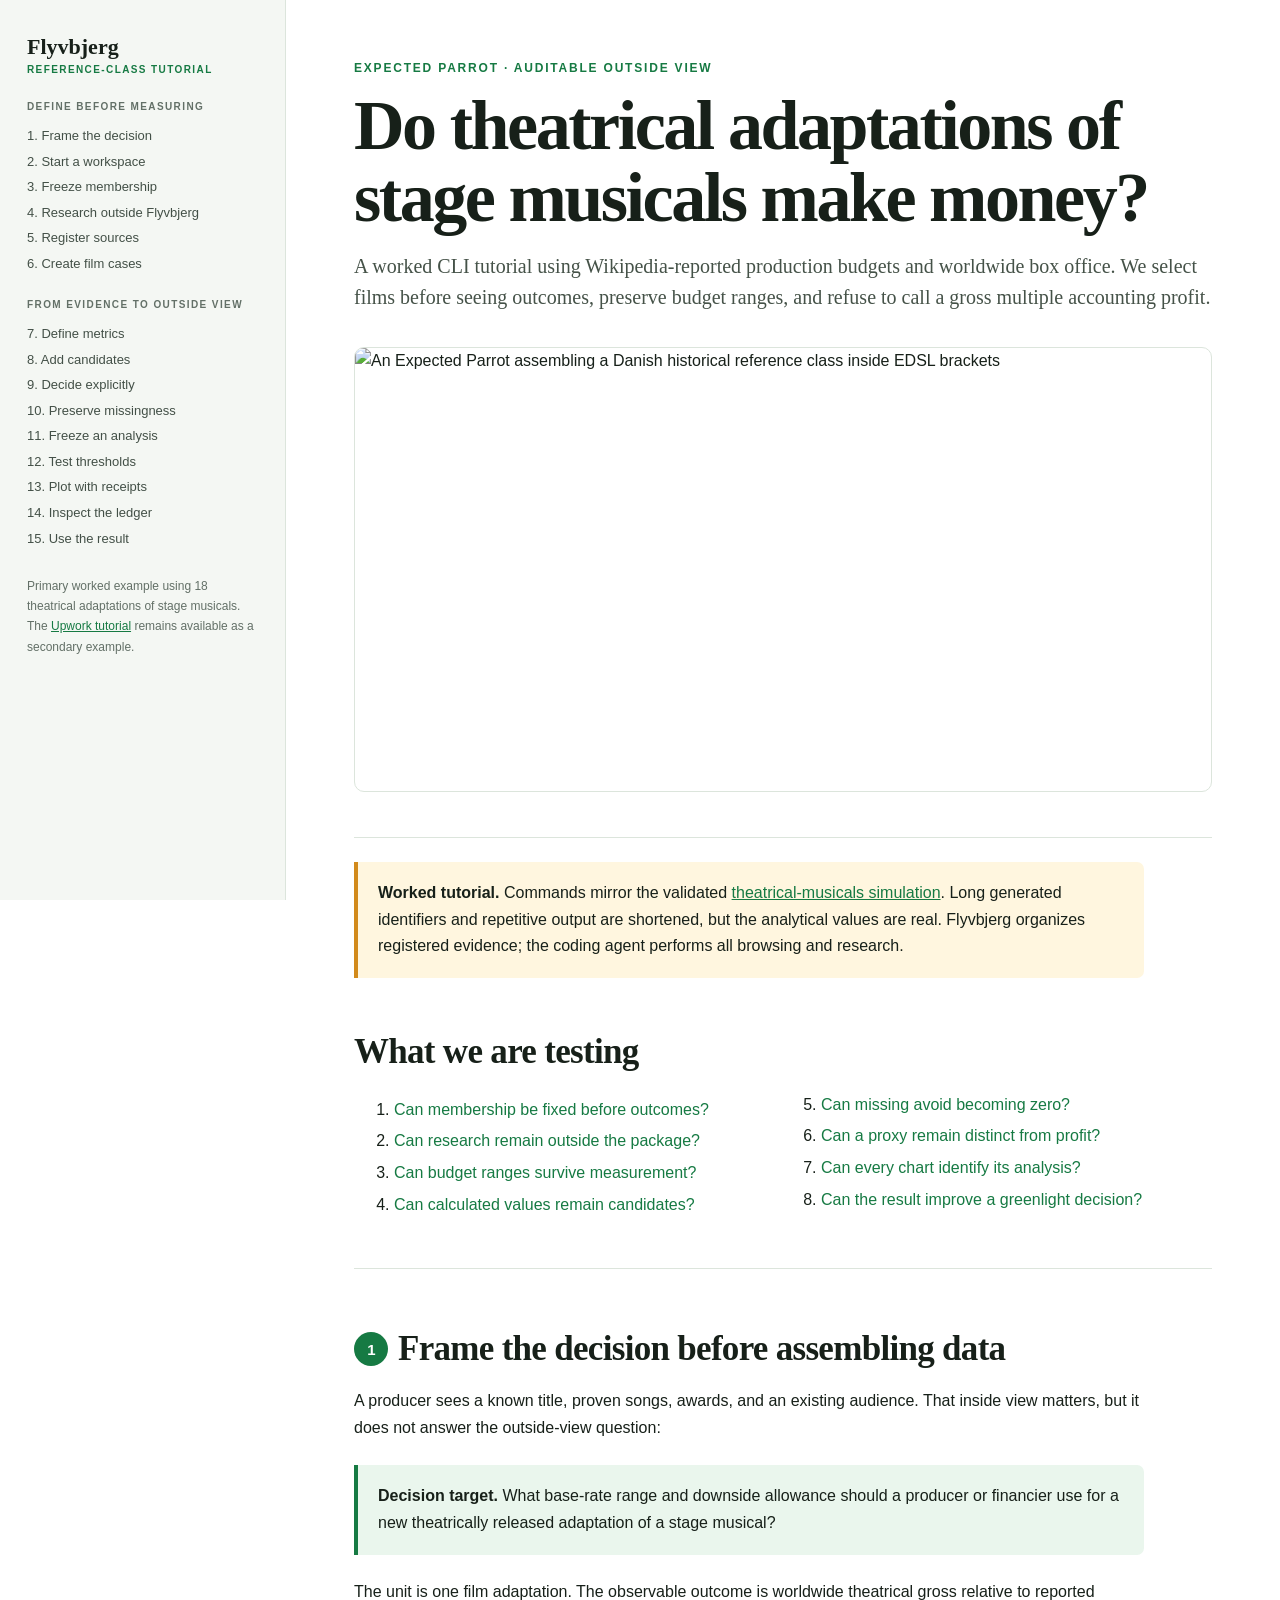
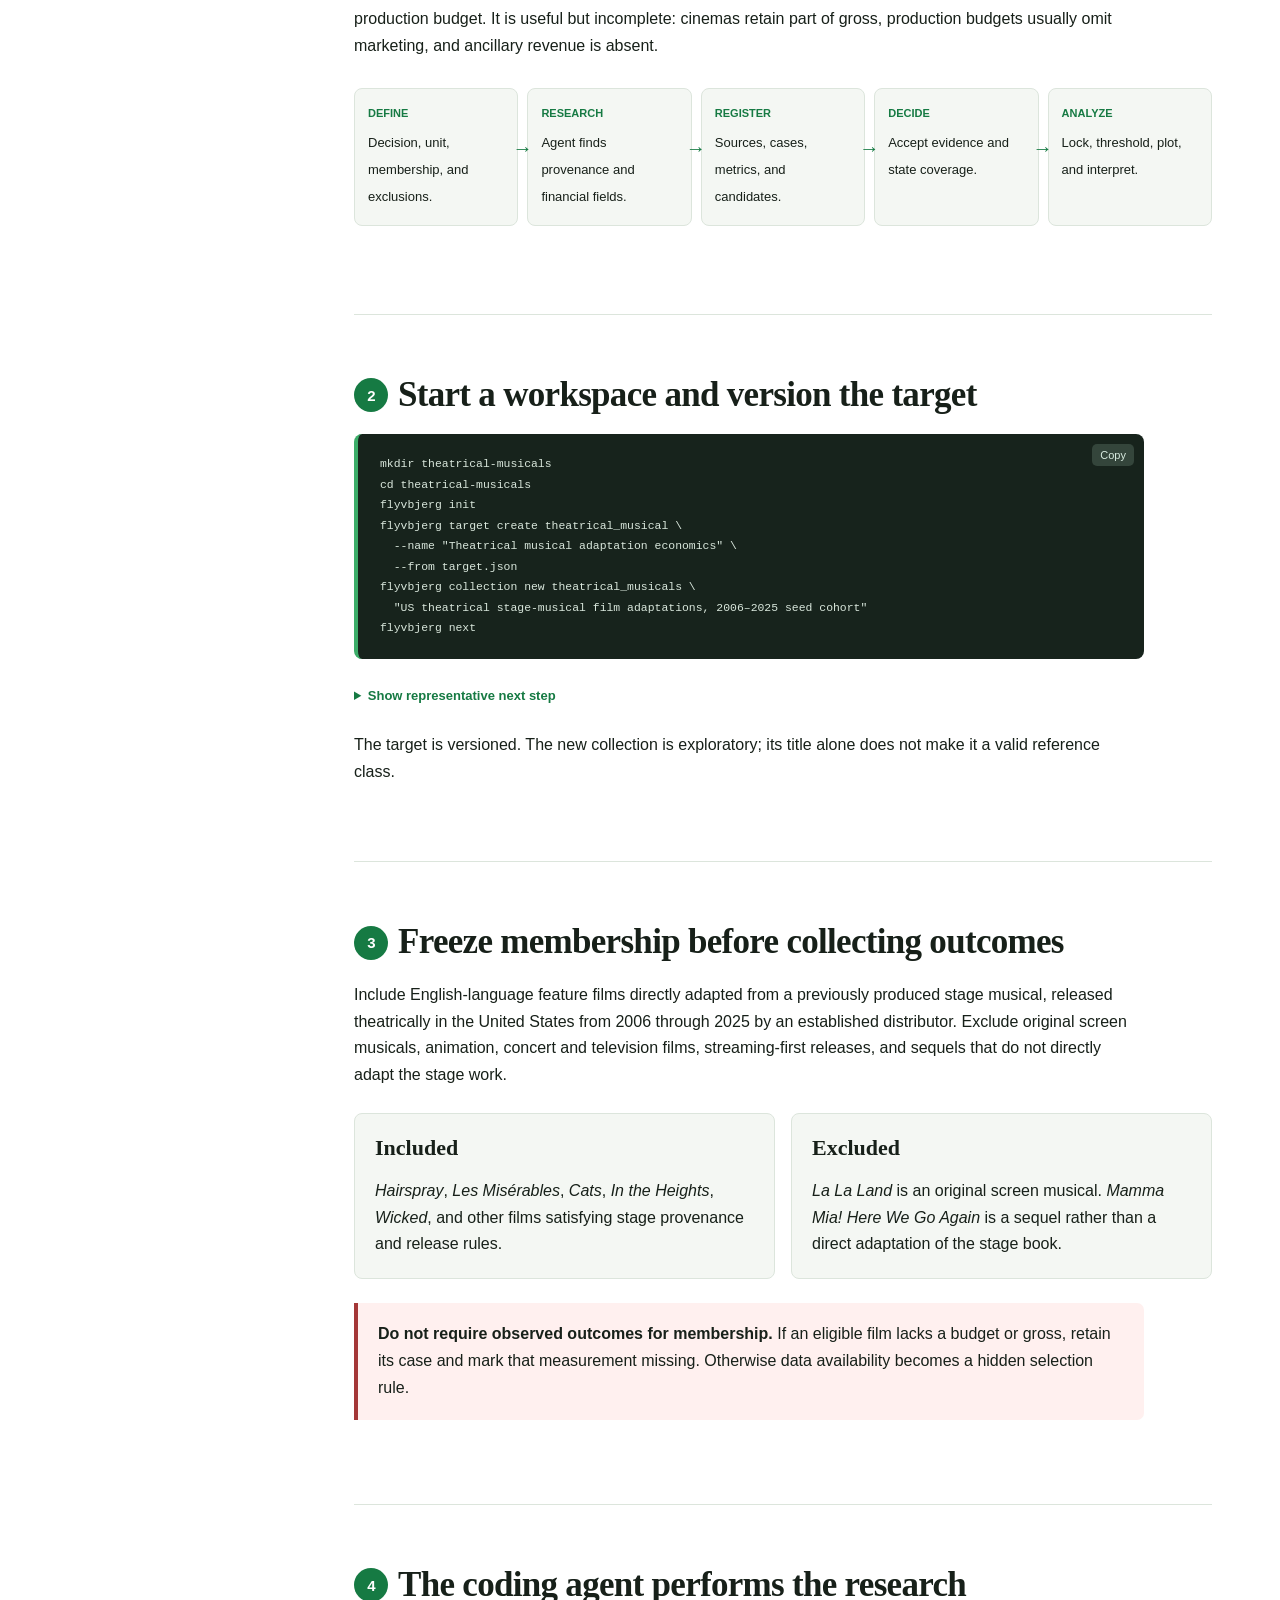
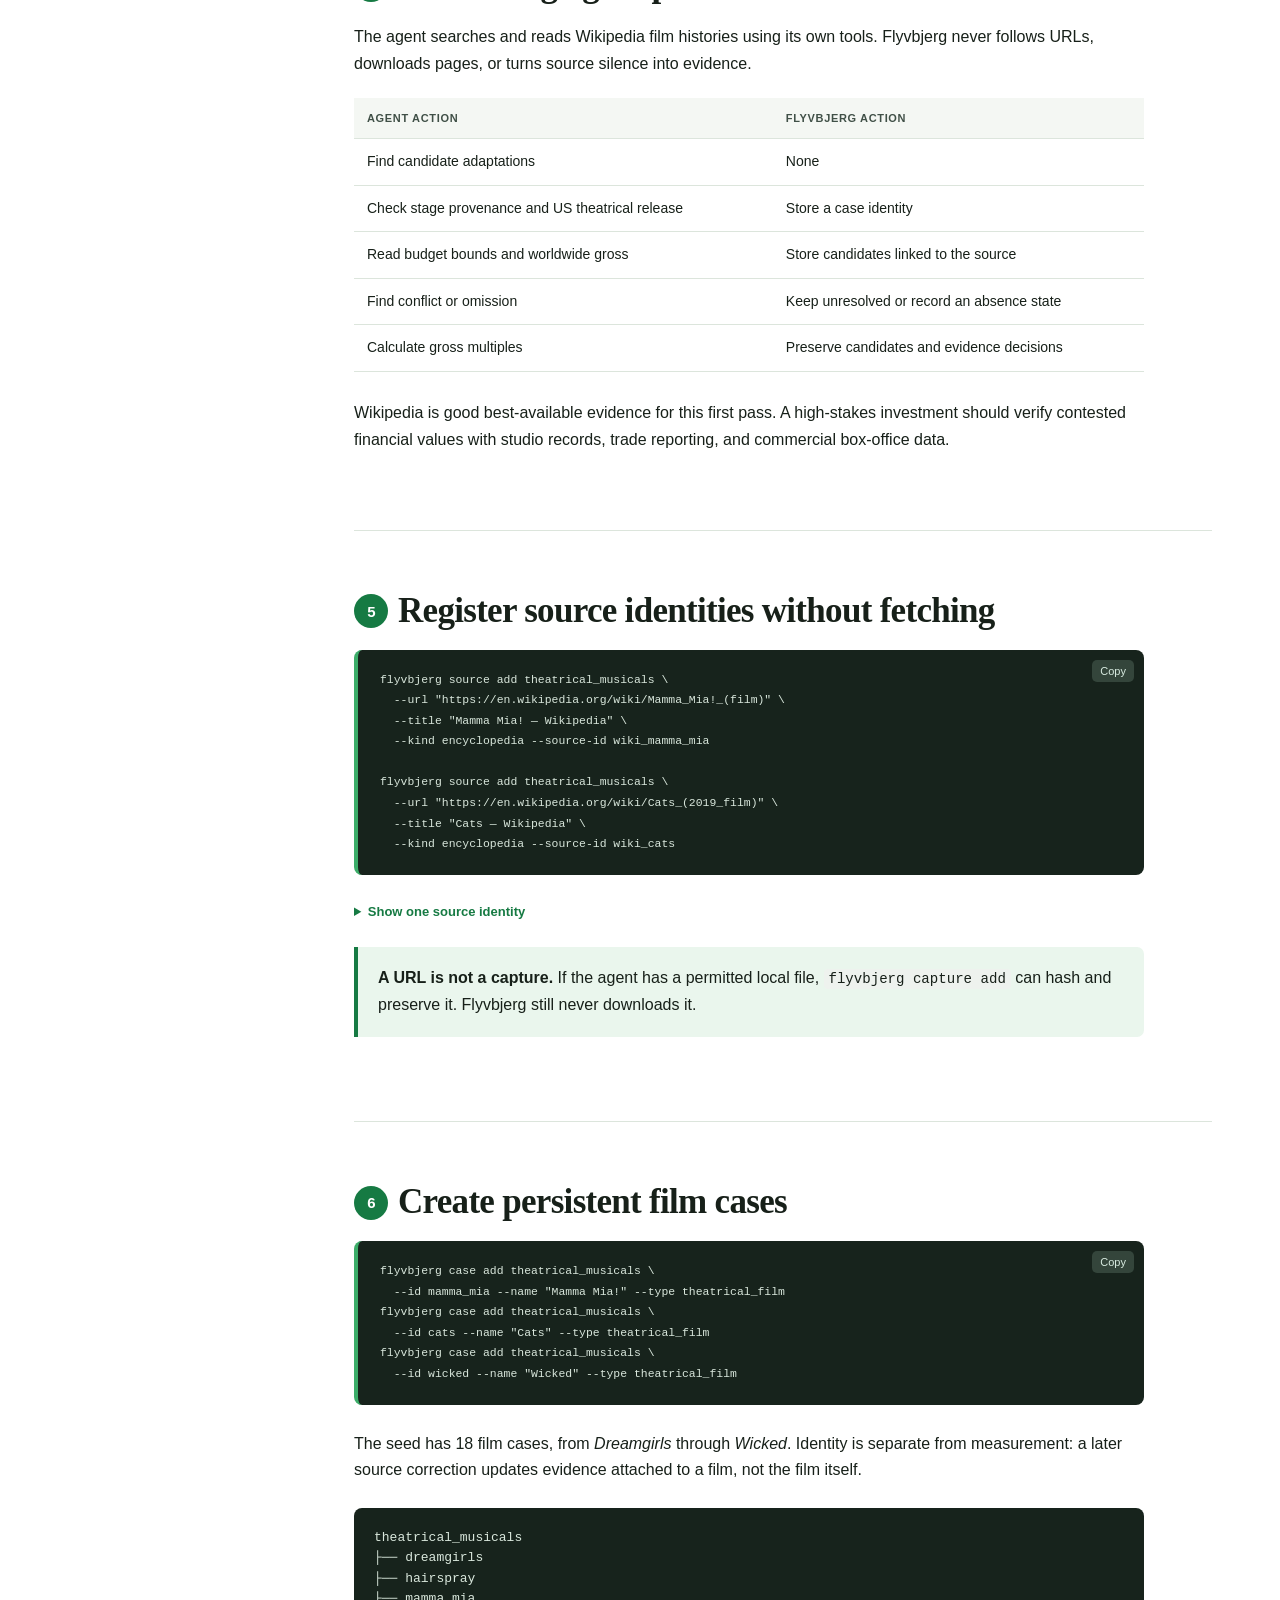
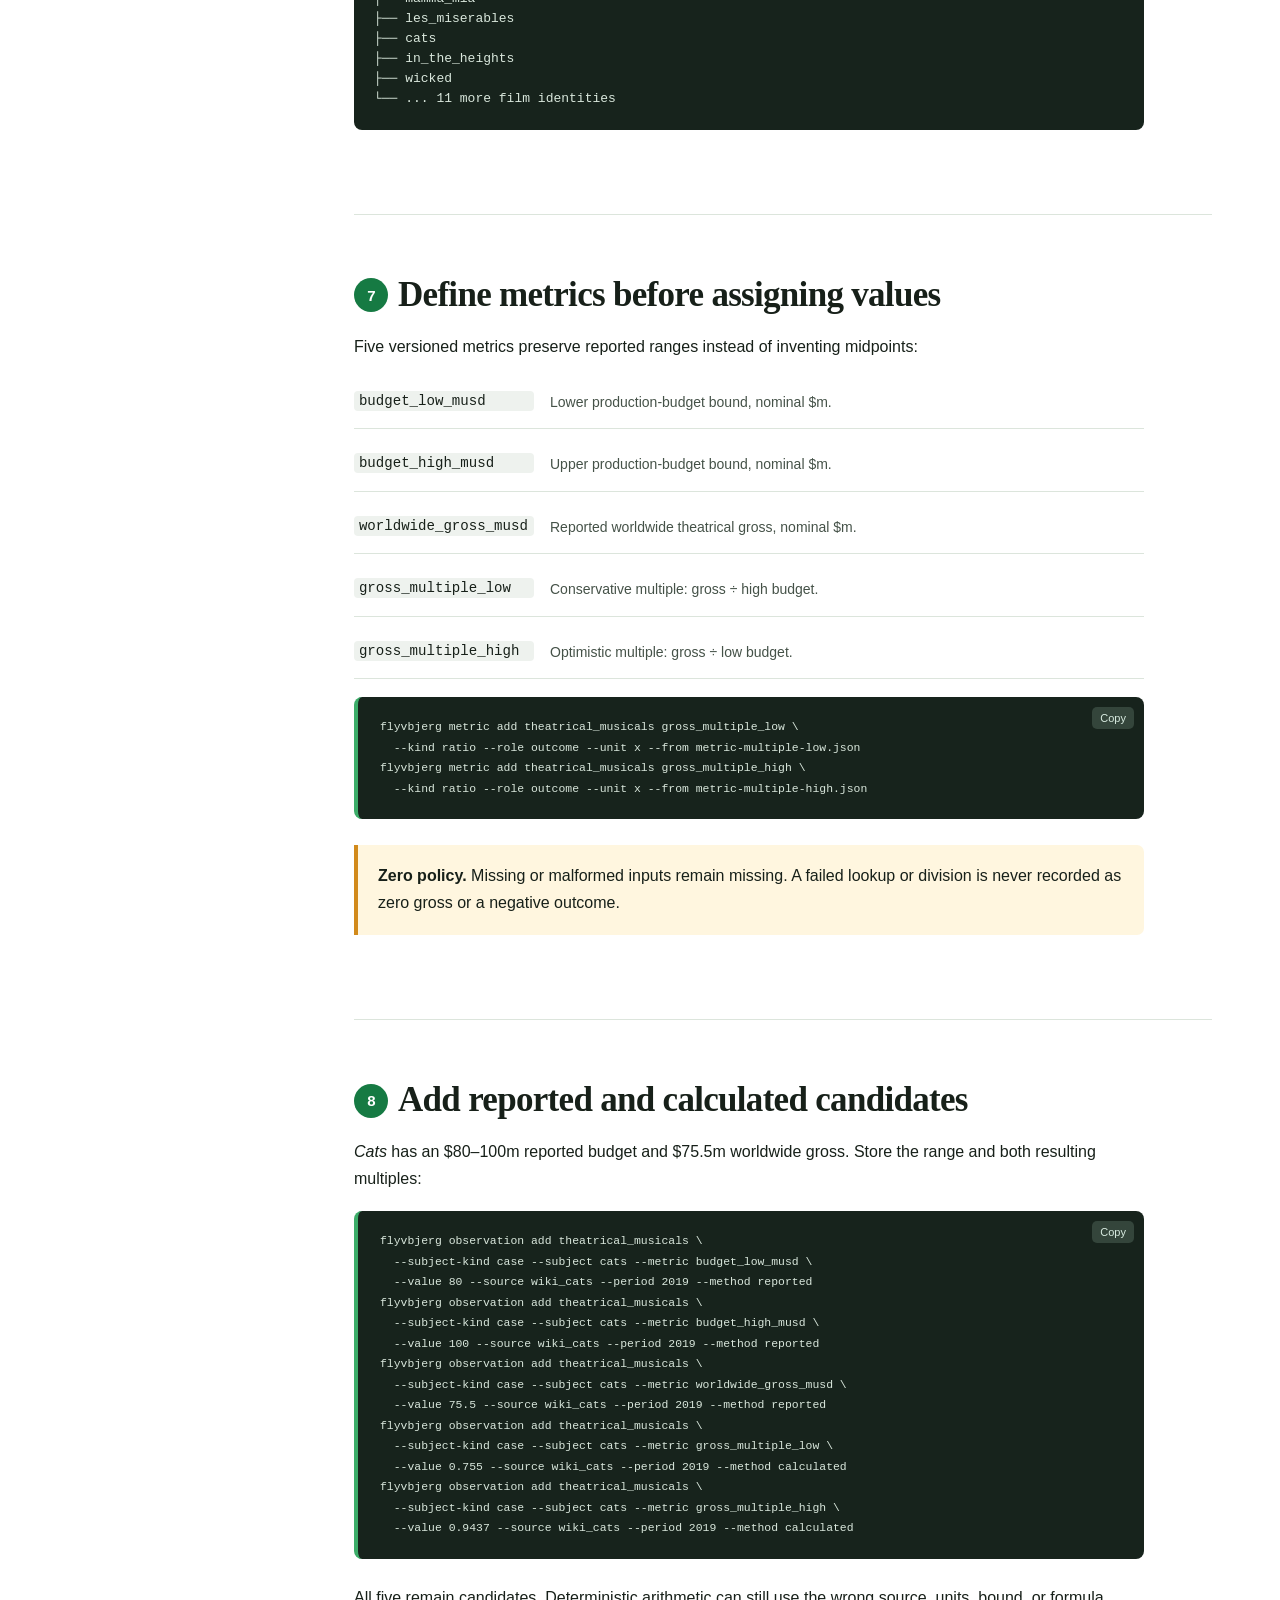
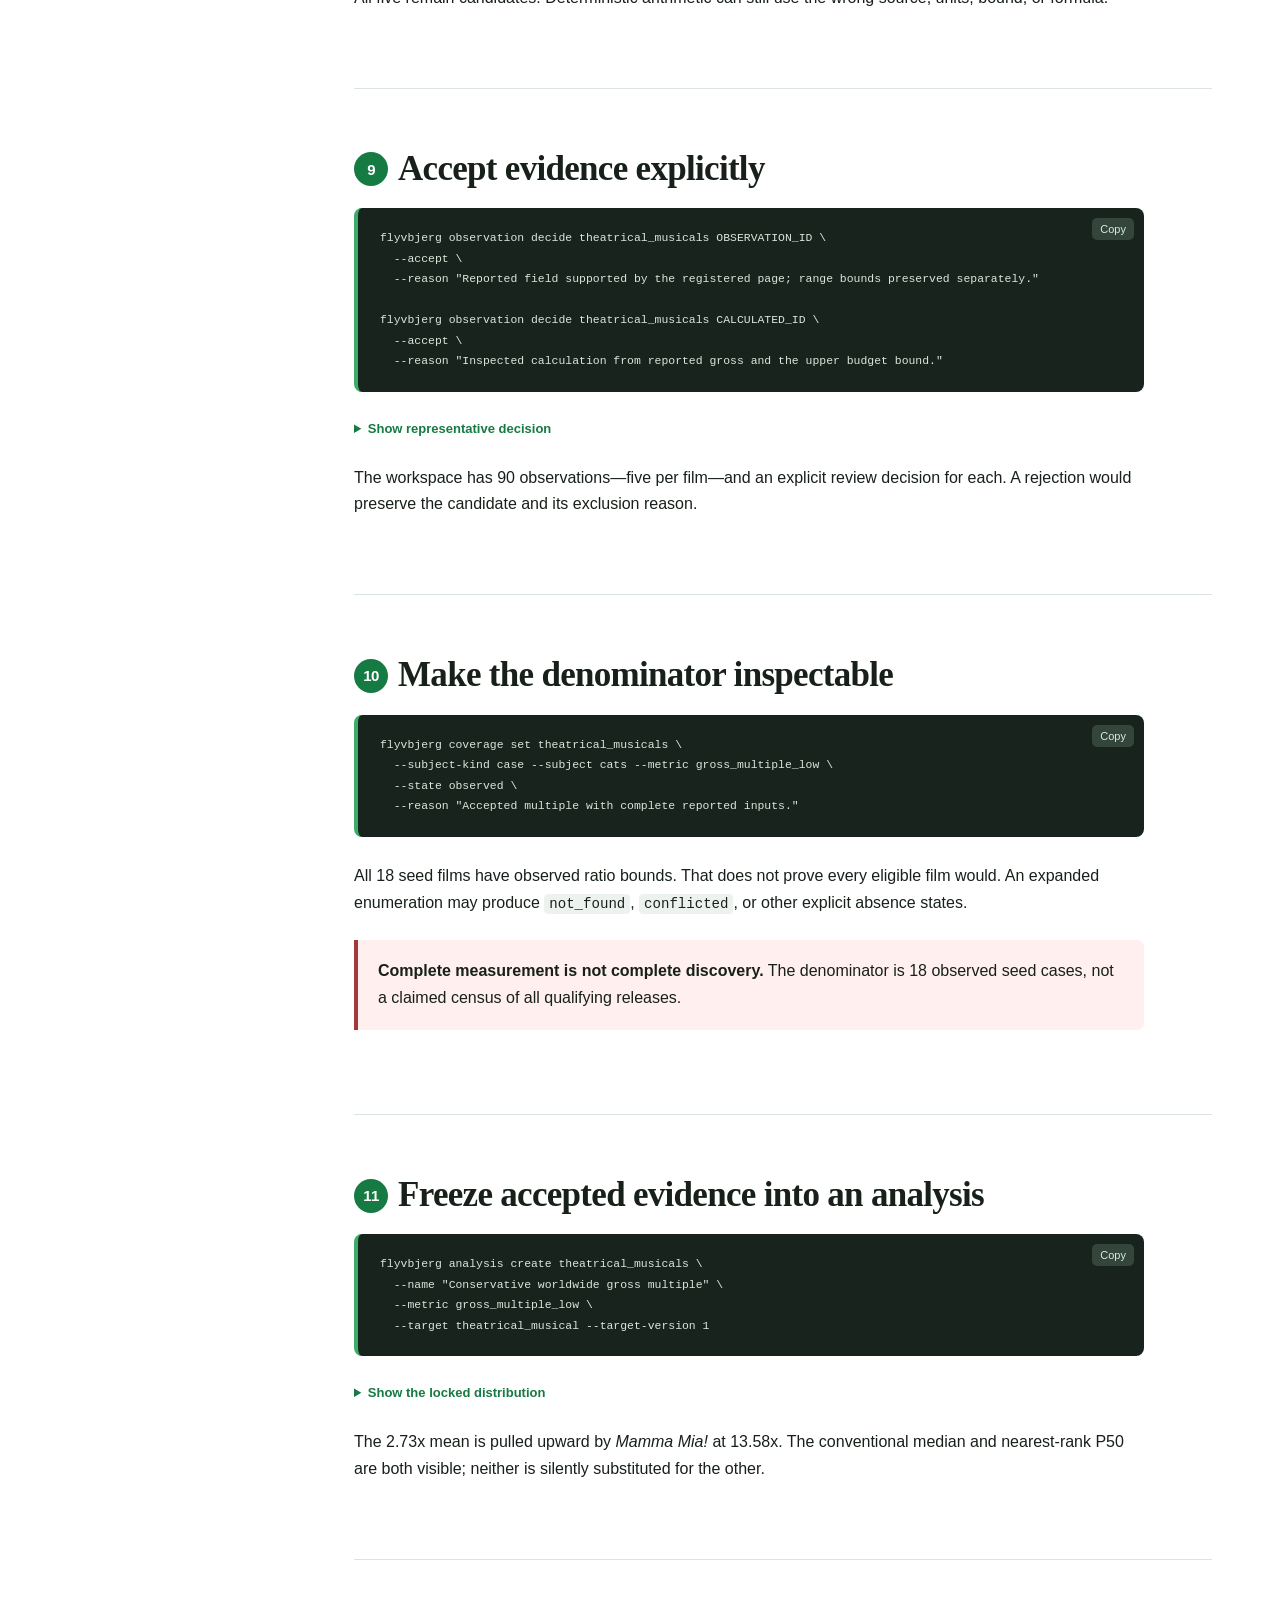
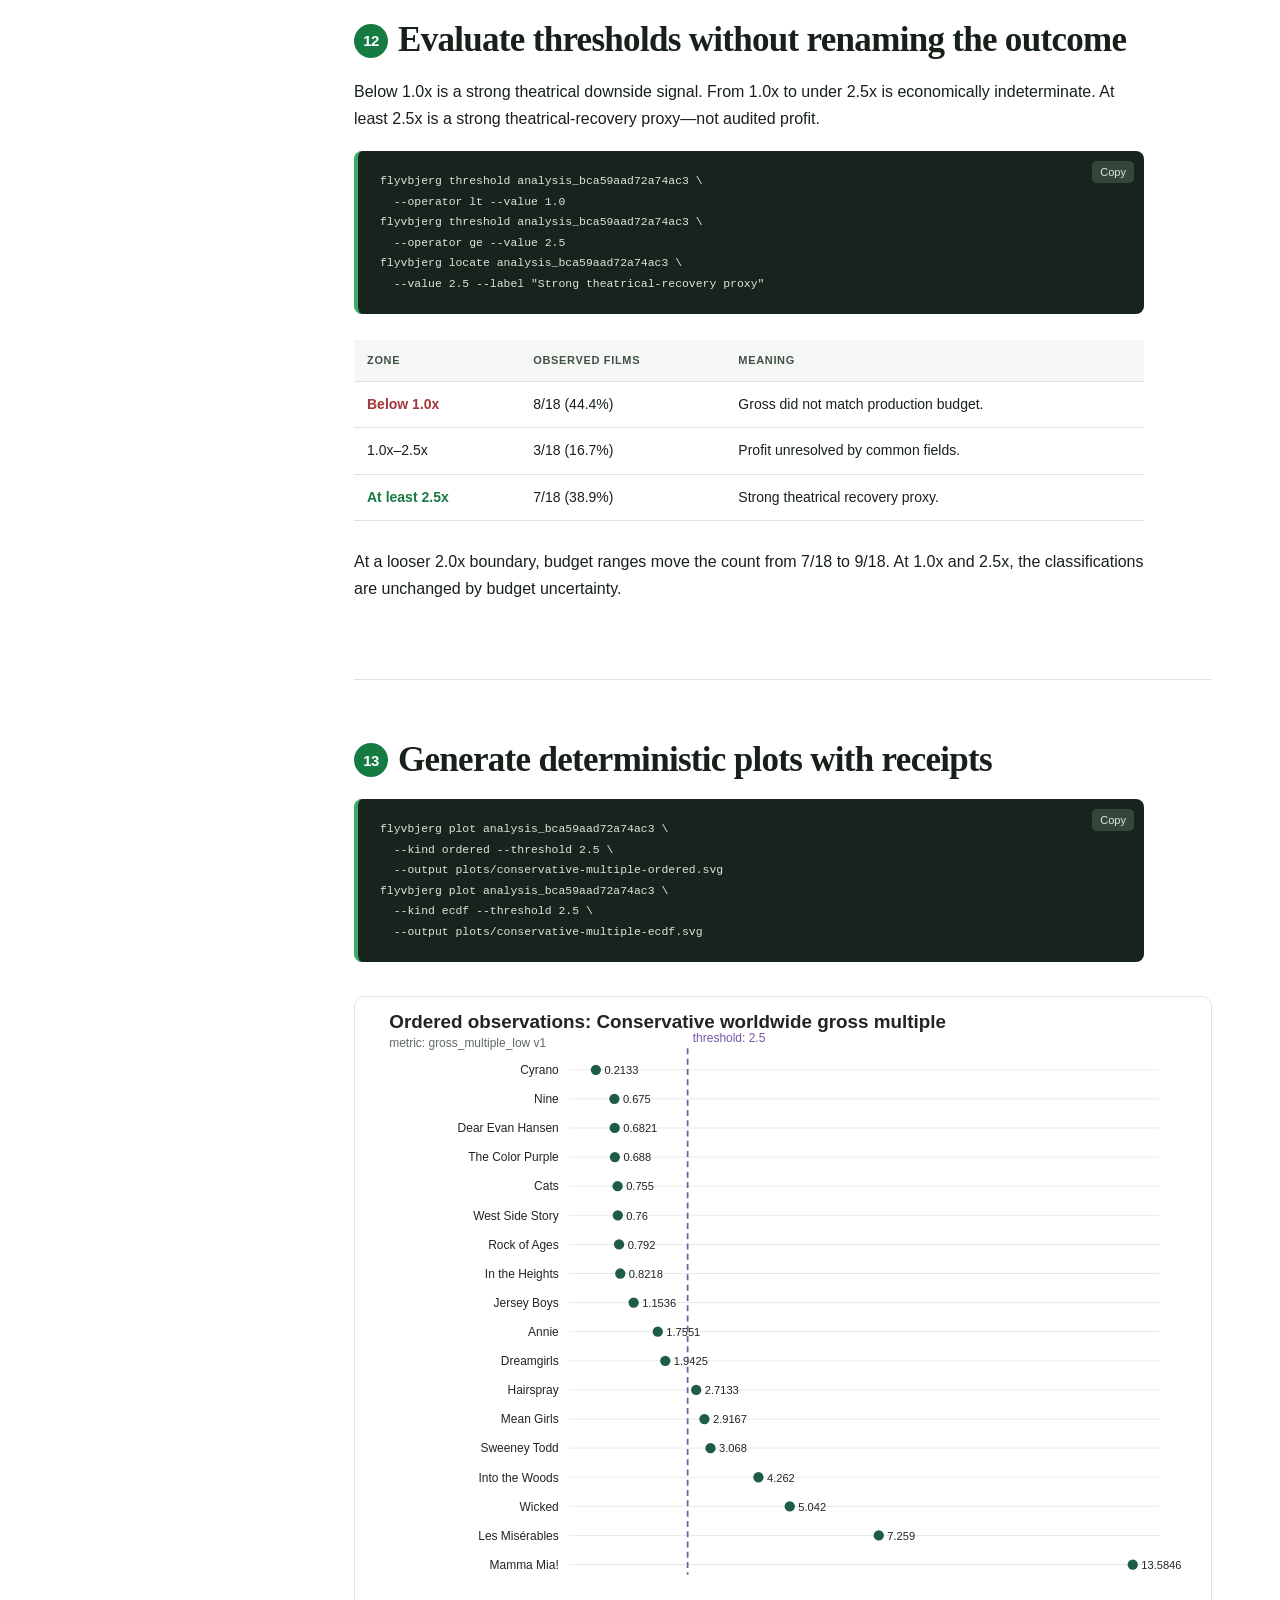
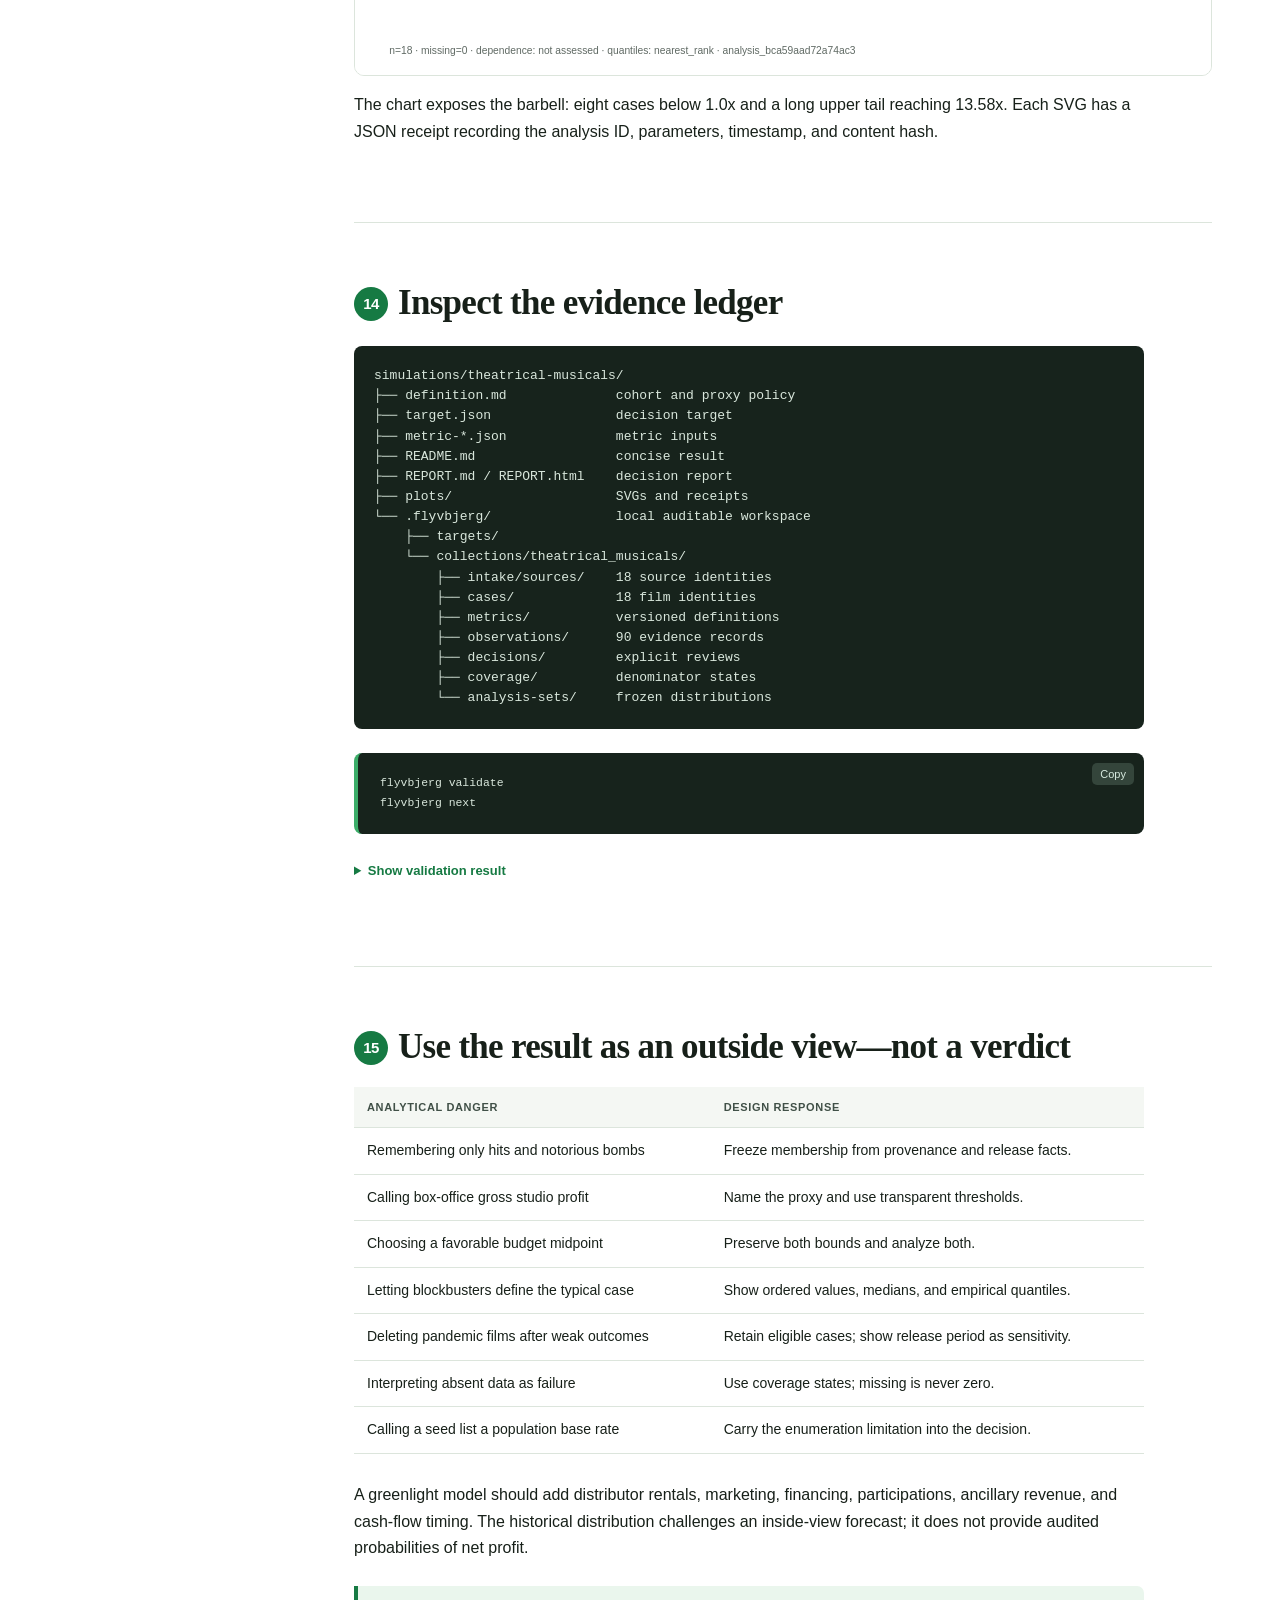
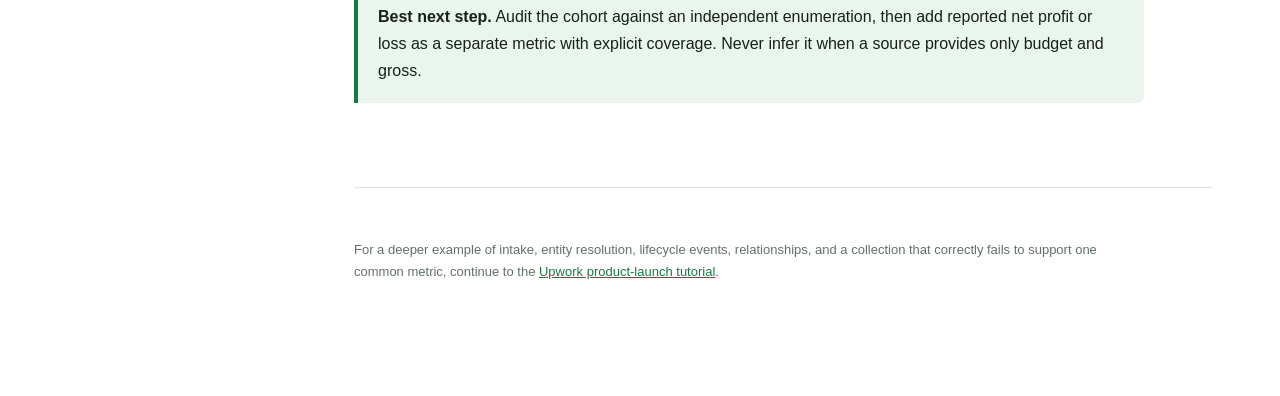
==== commit 3f22c4f3: "Rewrite musical analysis as worked tutorial" ====
--- a/docs/index.html
+++ b/docs/index.html
@@ -3,8 +3,8 @@
 <head>
   <meta charset="utf-8">
   <meta name="viewport" content="width=device-width,initial-scale=1">
-  <meta name="description" content="A worked tutorial for building an auditable collection of Upwork product launches with Flyvbjerg.">
-  <title>Expected Parrot | Exploring Upwork product launches with Flyvbjerg</title>
+  <meta name="description" content="A worked Flyvbjerg tutorial building an auditable reference-class analysis of theatrical stage-musical adaptations.">
+  <title>Expected Parrot | Theatrical musical economics with Flyvbjerg</title>
   <style>
     :root{--ink:#172019;--muted:#637067;--paper:#fff;--wash:#f4f7f3;--line:#dce5dc;--green:#167a43;--pale:#eaf6ed;--amber:#9a5a00;--amber-bg:#fff6df;--red:#a43737;--red-bg:#fff0ef;--code:#17231c;--measure:790px;--sans:Inter,ui-sans-serif,-apple-system,BlinkMacSystemFont,"Segoe UI",sans-serif;--serif:Georgia,"Times New Roman",serif;--mono:"SFMono-Regular",Consolas,"Liberation Mono",monospace}
     *{box-sizing:border-box}html{scroll-behavior:smooth}body{margin:0;color:var(--ink);background:var(--paper);font:16px/1.68 var(--sans)}#progress{position:fixed;z-index:30;top:0;left:0;width:0;height:3px;background:var(--green)}
@@ -23,460 +23,313 @@
 <body>
 <div id="progress"></div>
 <nav aria-label="Tutorial contents">
-  <a class="brand" href="#top">Flyvbjerg <span>Intake-first design tutorial</span></a>
+  <a class="brand" href="#top">Flyvbjerg <span>Reference-class tutorial</span></a>
   <button class="nav-toggle" type="button" aria-expanded="false">Show tutorial contents</button>
-  <div class="part">From material to cases</div>
-  <a href="#orientation">1. The new model</a>
-  <a href="#workspace">2. Start an exploration</a>
-  <a href="#research">3. Agent research boundary</a>
-  <a href="#sources">4. Register sources and captures</a>
-  <a href="#items">5. Create intake items</a>
-  <a href="#triage">6. Resolve cases</a>
-  <a href="#events">7. Resolve events</a>
-  <a href="#relationships">8. Relate products</a>
-  <div class="part">From cases to evidence</div>
-  <a href="#dossiers">9. Inspect rich dossiers</a>
-  <a href="#metrics">10. Add metrics later</a>
-  <a href="#coverage">11. Represent missingness</a>
-  <a href="#analysis">12. Freeze an analysis</a>
-  <a href="#edsl">13. Optional EDSL processing</a>
-  <a href="#files">14. What remains on disk</a>
-  <a href="#lessons">15. What the simulation changed</a>
-  <div class="small">Worked design tutorial based on the hand-built Upwork simulation and the Flyvbjerg 0.1 CLI.</div>
+  <div class="part">Define before measuring</div>
+  <a href="#orientation">1. Frame the decision</a>
+  <a href="#workspace">2. Start a workspace</a>
+  <a href="#cohort">3. Freeze membership</a>
+  <a href="#research">4. Research outside Flyvbjerg</a>
+  <a href="#sources">5. Register sources</a>
+  <a href="#cases">6. Create film cases</a>
+  <div class="part">From evidence to outside view</div>
+  <a href="#metrics">7. Define metrics</a>
+  <a href="#observations">8. Add candidates</a>
+  <a href="#decisions">9. Decide explicitly</a>
+  <a href="#coverage">10. Preserve missingness</a>
+  <a href="#analysis">11. Freeze an analysis</a>
+  <a href="#thresholds">12. Test thresholds</a>
+  <a href="#plots">13. Plot with receipts</a>
+  <a href="#files">14. Inspect the ledger</a>
+  <a href="#lessons">15. Use the result</a>
+  <div class="small">Primary worked example using 18 theatrical adaptations of stage musicals. The <a href="upwork-product-launches.html">Upwork tutorial</a> remains available as a secondary example.</div>
 </nav>
 
 <main><article id="top">
   <header>
-    <div class="eyebrow">Expected Parrot · Real-company design simulation</div>
-    <h1>From an Upwork press release to an auditable product collection</h1>
-    <p class="dek">A press release is not a case, a product is not a launch event, and a company claim is not automatically a metric. This tutorial follows the intake-first workflow that emerged when we modeled real Upwork product announcements by hand.</p>
+    <div class="eyebrow">Expected Parrot · Auditable outside view</div>
+    <h1>Do theatrical adaptations of stage musicals make money?</h1>
+    <p class="dek">A worked CLI tutorial using Wikipedia-reported production budgets and worldwide box office. We select films before seeing outcomes, preserve budget ranges, and refuse to call a gross multiple accounting profit.</p>
     <img class="hero-art" src="flyvbjerg-art.png" alt="An Expected Parrot assembling a Danish historical reference class inside EDSL brackets" width="3364" height="1740">
   </header>
 
-  <div class="callout warning"><strong>Worked design tutorial.</strong> Flyvbjerg 0.1 now implements the core intake, case, metric, analysis, and bounded EDSL workflow. Some responses below remain illustrative because they expose the intended complete interface, including later convenience commands. The source facts come from real Upwork public materials. See the <a href="https://github.com/expectedparrot/flyvbjerg/blob/main/SPEC.md">specification</a>, <a href="https://github.com/expectedparrot/flyvbjerg/blob/main/PRACTICE.md">practice notes</a>, and <a href="https://github.com/expectedparrot/flyvbjerg/tree/main/simulations/upwork-product-launches">hand-built simulation</a>.</div>
+  <div class="callout warning"><strong>Worked tutorial.</strong> Commands mirror the validated <a href="https://github.com/expectedparrot/flyvbjerg/tree/main/simulations/theatrical-musicals">theatrical-musicals simulation</a>. Long generated identifiers and repetitive output are shortened, but the analytical values are real. Flyvbjerg organizes registered evidence; the coding agent performs all browsing and research.</div>
 
   <section class="contents">
     <h2>What we are testing</h2>
     <ol>
-      <li><a href="#sources">Can material exist before cases?</a></li>
-      <li><a href="#triage">Can one source create several cases?</a></li>
-      <li><a href="#events">Can products survive many launch stages?</a></li>
-      <li><a href="#relationships">Can umbrella and atomic products coexist?</a></li>
-      <li><a href="#metrics">Can metrics be applied after collection?</a></li>
-      <li><a href="#coverage">Can absence retain its meaning?</a></li>
-      <li><a href="#analysis">Can heterogeneous evidence fail safely?</a></li>
-      <li><a href="#edsl">Does EDSL remain optional and bounded?</a></li>
+      <li><a href="#cohort">Can membership be fixed before outcomes?</a></li>
+      <li><a href="#research">Can research remain outside the package?</a></li>
+      <li><a href="#metrics">Can budget ranges survive measurement?</a></li>
+      <li><a href="#decisions">Can calculated values remain candidates?</a></li>
+      <li><a href="#coverage">Can missing avoid becoming zero?</a></li>
+      <li><a href="#thresholds">Can a proxy remain distinct from profit?</a></li>
+      <li><a href="#plots">Can every chart identify its analysis?</a></li>
+      <li><a href="#lessons">Can the result improve a greenlight decision?</a></li>
     </ol>
   </section>
 
   <section id="orientation">
-    <h2><span class="chapter">1</span>The new model</h2>
-    <p>The original design expected research to produce cases and observations directly. Real Upwork announcements made that unrealistic. A single release introduces several products; a named product appears in many later releases; the same language can describe a beta, rollout, integration, or expansion.</p>
+    <h2><span class="chapter">1</span>Frame the decision before assembling data</h2>
+    <p>A producer sees a known title, proven songs, awards, and an existing audience. That inside view matters, but it does not answer the outside-view question:</p>
+    <div class="callout"><strong>Decision target.</strong> What base-rate range and downside allowance should a producer or financier use for a new theatrically released adaptation of a stage musical?</div>
+    <p>The unit is one film adaptation. The observable outcome is worldwide theatrical gross relative to reported production budget. It is useful but incomplete: cinemas retain part of gross, production budgets usually omit marketing, and ancillary revenue is absent.</p>
     <div class="flow">
-      <div class="step"><b>Collect</b><span>Register sources and preserved captures once.</span></div>
-      <div class="step"><b>Extract</b><span>Create small, locatable intake items without forcing identity.</span></div>
-      <div class="step"><b>Resolve</b><span>Form persistent cases, events, and relationships.</span></div>
-      <div class="step"><b>Measure</b><span>Define metrics only when cases support comparison.</span></div>
-      <div class="step"><b>Analyze</b><span>Freeze accepted evidence and expose every gap.</span></div>
+      <div class="step"><b>Define</b><span>Decision, unit, membership, and exclusions.</span></div>
+      <div class="step"><b>Research</b><span>Agent finds provenance and financial fields.</span></div>
+      <div class="step"><b>Register</b><span>Sources, cases, metrics, and candidates.</span></div>
+      <div class="step"><b>Decide</b><span>Accept evidence and state coverage.</span></div>
+      <div class="step"><b>Analyze</b><span>Lock, threshold, plot, and interpret.</span></div>
     </div>
+  </section>
+
+  <section id="workspace">
+    <h2><span class="chapter">2</span>Start a workspace and version the target</h2>
+    <pre class="command"><code>mkdir theatrical-musicals
+cd theatrical-musicals
+flyvbjerg init
+flyvbjerg target create theatrical_musical \
+  --name "Theatrical musical adaptation economics" \
+  --from target.json
+flyvbjerg collection new theatrical_musicals \
+  "US theatrical stage-musical film adaptations, 2006–2025 seed cohort"
+flyvbjerg next</code></pre>
+    <details><summary>Show representative next step</summary><pre class="output"><code>{
+  "command": "flyvbjerg next",
+  "status": "ok",
+  "data": {"target_count": 1, "collection_count": 1, "unresolved_intake_count": 0},
+  "next_steps": [{
+    "id": "register_evidence",
+    "command": "flyvbjerg source add theatrical_musicals --url URL"
+  }]
+}</code></pre></details>
+    <p>The target is versioned. The new collection is exploratory; its title alone does not make it a valid reference class.</p>
+  </section>
+
+  <section id="cohort">
+    <h2><span class="chapter">3</span>Freeze membership before collecting outcomes</h2>
+    <p>Include English-language feature films directly adapted from a previously produced stage musical, released theatrically in the United States from 2006 through 2025 by an established distributor. Exclude original screen musicals, animation, concert and television films, streaming-first releases, and sequels that do not directly adapt the stage work.</p>
     <div class="grid">
-      <div class="card"><h3>Collection</h3><p>An exploratory corpus such as “Upwork product launches.” It can contain ambiguous material without yet claiming to be a valid reference class.</p></div>
-      <div class="card"><h3>Reference class</h3><p>An approved analytical use of a collection with a versioned unit, membership rule, metric, and analysis set.</p></div>
+      <div class="card"><h3>Included</h3><p><em>Hairspray</em>, <em>Les Misérables</em>, <em>Cats</em>, <em>In the Heights</em>, <em>Wicked</em>, and other films satisfying stage provenance and release rules.</p></div>
+      <div class="card"><h3>Excluded</h3><p><em>La La Land</em> is an original screen musical. <em>Mamma Mia! Here We Go Again</em> is a sequel rather than a direct adaptation of the stage book.</p></div>
     </div>
-    <p>This distinction lets us learn what the entities are before pretending we know how to compare their outcomes.</p>
-  </section>
-
-  <section id="workspace">
-    <h2><span class="chapter">2</span>Start an exploratory collection</h2>
-    <pre class="command"><code>mkdir upwork-launches
-cd upwork-launches
-flyvbjerg init
-flyvbjerg collection new upwork-product-launches \
-  --title "Upwork customer-facing product launches"</code></pre>
-    <details><summary>Show representative response</summary>
-      <pre class="output"><code>{
-  "schema_version": "1.0",
-  "command": "flyvbjerg collection new upwork-product-launches",
+    <div class="callout danger"><strong>Do not require observed outcomes for membership.</strong> If an eligible film lacks a budget or gross, retain its case and mark that measurement missing. Otherwise data availability becomes a hidden selection rule.</div>
+  </section>
+
+  <section id="research">
+    <h2><span class="chapter">4</span>The coding agent performs the research</h2>
+    <p>The agent searches and reads Wikipedia film histories using its own tools. Flyvbjerg never follows URLs, downloads pages, or turns source silence into evidence.</p>
+    <table><thead><tr><th>Agent action</th><th>Flyvbjerg action</th></tr></thead><tbody>
+      <tr><td>Find candidate adaptations</td><td>None</td></tr>
+      <tr><td>Check stage provenance and US theatrical release</td><td>Store a case identity</td></tr>
+      <tr><td>Read budget bounds and worldwide gross</td><td>Store candidates linked to the source</td></tr>
+      <tr><td>Find conflict or omission</td><td>Keep unresolved or record an absence state</td></tr>
+      <tr><td>Calculate gross multiples</td><td>Preserve candidates and evidence decisions</td></tr>
+    </tbody></table>
+    <p>Wikipedia is good best-available evidence for this first pass. A high-stakes investment should verify contested financial values with studio records, trade reporting, and commercial box-office data.</p>
+  </section>
+
+  <section id="sources">
+    <h2><span class="chapter">5</span>Register source identities without fetching</h2>
+    <pre class="command"><code>flyvbjerg source add theatrical_musicals \
+  --url "https://en.wikipedia.org/wiki/Mamma_Mia!_(film)" \
+  --title "Mamma Mia! — Wikipedia" \
+  --kind encyclopedia --source-id wiki_mamma_mia
+
+flyvbjerg source add theatrical_musicals \
+  --url "https://en.wikipedia.org/wiki/Cats_(2019_film)" \
+  --title "Cats — Wikipedia" \
+  --kind encyclopedia --source-id wiki_cats</code></pre>
+    <details><summary>Show one source identity</summary><pre class="output"><code>{
+  "source_id": "wiki_mamma_mia",
+  "url": "https://en.wikipedia.org/wiki/Mamma_Mia!_(film)",
+  "title": "Mamma Mia! — Wikipedia",
+  "kind": "encyclopedia",
+  "retrieved": "2026-08-14T02:36:45Z"
+}</code></pre></details>
+    <div class="callout"><strong>A URL is not a capture.</strong> If the agent has a permitted local file, <code>flyvbjerg capture add</code> can hash and preserve it. Flyvbjerg still never downloads it.</div>
+  </section>
+
+  <section id="cases">
+    <h2><span class="chapter">6</span>Create persistent film cases</h2>
+    <pre class="command"><code>flyvbjerg case add theatrical_musicals \
+  --id mamma_mia --name "Mamma Mia!" --type theatrical_film
+flyvbjerg case add theatrical_musicals \
+  --id cats --name "Cats" --type theatrical_film
+flyvbjerg case add theatrical_musicals \
+  --id wicked --name "Wicked" --type theatrical_film</code></pre>
+    <p>The seed has 18 film cases, from <em>Dreamgirls</em> through <em>Wicked</em>. Identity is separate from measurement: a later source correction updates evidence attached to a film, not the film itself.</p>
+    <div class="diagram">theatrical_musicals
+├── dreamgirls
+├── hairspray
+├── mamma_mia
+├── les_miserables
+├── cats
+├── in_the_heights
+├── wicked
+└── ... 11 more film identities</div>
+  </section>
+
+  <section id="metrics">
+    <h2><span class="chapter">7</span>Define metrics before assigning values</h2>
+    <p>Five versioned metrics preserve reported ranges instead of inventing midpoints:</p>
+    <div class="artifact"><code>budget_low_musd</code><p>Lower production-budget bound, nominal $m.</p></div>
+    <div class="artifact"><code>budget_high_musd</code><p>Upper production-budget bound, nominal $m.</p></div>
+    <div class="artifact"><code>worldwide_gross_musd</code><p>Reported worldwide theatrical gross, nominal $m.</p></div>
+    <div class="artifact"><code>gross_multiple_low</code><p>Conservative multiple: gross ÷ high budget.</p></div>
+    <div class="artifact"><code>gross_multiple_high</code><p>Optimistic multiple: gross ÷ low budget.</p></div>
+    <pre class="command"><code>flyvbjerg metric add theatrical_musicals gross_multiple_low \
+  --kind ratio --role outcome --unit x --from metric-multiple-low.json
+flyvbjerg metric add theatrical_musicals gross_multiple_high \
+  --kind ratio --role outcome --unit x --from metric-multiple-high.json</code></pre>
+    <div class="callout warning"><strong>Zero policy.</strong> Missing or malformed inputs remain missing. A failed lookup or division is never recorded as zero gross or a negative outcome.</div>
+  </section>
+
+  <section id="observations">
+    <h2><span class="chapter">8</span>Add reported and calculated candidates</h2>
+    <p><em>Cats</em> has an $80–100m reported budget and $75.5m worldwide gross. Store the range and both resulting multiples:</p>
+    <pre class="command"><code>flyvbjerg observation add theatrical_musicals \
+  --subject-kind case --subject cats --metric budget_low_musd \
+  --value 80 --source wiki_cats --period 2019 --method reported
+flyvbjerg observation add theatrical_musicals \
+  --subject-kind case --subject cats --metric budget_high_musd \
+  --value 100 --source wiki_cats --period 2019 --method reported
+flyvbjerg observation add theatrical_musicals \
+  --subject-kind case --subject cats --metric worldwide_gross_musd \
+  --value 75.5 --source wiki_cats --period 2019 --method reported
+flyvbjerg observation add theatrical_musicals \
+  --subject-kind case --subject cats --metric gross_multiple_low \
+  --value 0.755 --source wiki_cats --period 2019 --method calculated
+flyvbjerg observation add theatrical_musicals \
+  --subject-kind case --subject cats --metric gross_multiple_high \
+  --value 0.9437 --source wiki_cats --period 2019 --method calculated</code></pre>
+    <p>All five remain candidates. Deterministic arithmetic can still use the wrong source, units, bound, or formula.</p>
+  </section>
+
+  <section id="decisions">
+    <h2><span class="chapter">9</span>Accept evidence explicitly</h2>
+    <pre class="command"><code>flyvbjerg observation decide theatrical_musicals OBSERVATION_ID \
+  --accept \
+  --reason "Reported field supported by the registered page; range bounds preserved separately."
+
+flyvbjerg observation decide theatrical_musicals CALCULATED_ID \
+  --accept \
+  --reason "Inspected calculation from reported gross and the upper budget bound."</code></pre>
+    <details><summary>Show representative decision</summary><pre class="output"><code>{
+  "subject_kind": "observation",
+  "subject_id": "obs_...",
+  "decision": "accepted",
+  "reason": "Inspected calculation from reported gross and the upper budget bound."
+}</code></pre></details>
+    <p>The workspace has 90 observations—five per film—and an explicit review decision for each. A rejection would preserve the candidate and its exclusion reason.</p>
+  </section>
+
+  <section id="coverage">
+    <h2><span class="chapter">10</span>Make the denominator inspectable</h2>
+    <pre class="command"><code>flyvbjerg coverage set theatrical_musicals \
+  --subject-kind case --subject cats --metric gross_multiple_low \
+  --state observed \
+  --reason "Accepted multiple with complete reported inputs."</code></pre>
+    <p>All 18 seed films have observed ratio bounds. That does not prove every eligible film would. An expanded enumeration may produce <code>not_found</code>, <code>conflicted</code>, or other explicit absence states.</p>
+    <div class="callout danger"><strong>Complete measurement is not complete discovery.</strong> The denominator is 18 observed seed cases, not a claimed census of all qualifying releases.</div>
+  </section>
+
+  <section id="analysis">
+    <h2><span class="chapter">11</span>Freeze accepted evidence into an analysis</h2>
+    <pre class="command"><code>flyvbjerg analysis create theatrical_musicals \
+  --name "Conservative worldwide gross multiple" \
+  --metric gross_multiple_low \
+  --target theatrical_musical --target-version 1</code></pre>
+    <details><summary>Show the locked distribution</summary><pre class="output"><code>{
+  "analysis_id": "analysis_bca59aad72a74ac3",
+  "n_subjects": 18,
+  "dependence_status": "not_assessed",
+  "n_clusters": null,
+  "distribution": {
+    "min": 0.2133,
+    "median": 1.45435,
+    "max": 13.5846,
+    "mean": 2.7269,
+    "quantiles": {"0.25": 0.755, "0.5": 1.1536, "0.75": 3.068},
+    "quantile_convention": "nearest_rank"
+  }
+}</code></pre></details>
+    <p>The 2.73x mean is pulled upward by <em>Mamma Mia!</em> at 13.58x. The conventional median and nearest-rank P50 are both visible; neither is silently substituted for the other.</p>
+  </section>
+
+  <section id="thresholds">
+    <h2><span class="chapter">12</span>Evaluate thresholds without renaming the outcome</h2>
+    <p>Below 1.0x is a strong theatrical downside signal. From 1.0x to under 2.5x is economically indeterminate. At least 2.5x is a strong theatrical-recovery proxy—not audited profit.</p>
+    <pre class="command"><code>flyvbjerg threshold analysis_bca59aad72a74ac3 \
+  --operator lt --value 1.0
+flyvbjerg threshold analysis_bca59aad72a74ac3 \
+  --operator ge --value 2.5
+flyvbjerg locate analysis_bca59aad72a74ac3 \
+  --value 2.5 --label "Strong theatrical-recovery proxy"</code></pre>
+    <table><thead><tr><th>Zone</th><th>Observed films</th><th>Meaning</th></tr></thead><tbody>
+      <tr><td class="bad">Below 1.0x</td><td>8/18 (44.4%)</td><td>Gross did not match production budget.</td></tr>
+      <tr><td>1.0x–2.5x</td><td>3/18 (16.7%)</td><td>Profit unresolved by common fields.</td></tr>
+      <tr><td class="good">At least 2.5x</td><td>7/18 (38.9%)</td><td>Strong theatrical recovery proxy.</td></tr>
+    </tbody></table>
+    <p>At a looser 2.0x boundary, budget ranges move the count from 7/18 to 9/18. At 1.0x and 2.5x, the classifications are unchanged by budget uncertainty.</p>
+  </section>
+
+  <section id="plots">
+    <h2><span class="chapter">13</span>Generate deterministic plots with receipts</h2>
+    <pre class="command"><code>flyvbjerg plot analysis_bca59aad72a74ac3 \
+  --kind ordered --threshold 2.5 \
+  --output plots/conservative-multiple-ordered.svg
+flyvbjerg plot analysis_bca59aad72a74ac3 \
+  --kind ecdf --threshold 2.5 \
+  --output plots/conservative-multiple-ecdf.svg</code></pre>
+    <img class="hero-art" src="musical-conservative-multiple-ordered.svg" alt="Ordered conservative gross multiples for 18 theatrical musical adaptations" width="1000" height="792">
+    <p>The chart exposes the barbell: eight cases below 1.0x and a long upper tail reaching 13.58x. Each SVG has a JSON receipt recording the analysis ID, parameters, timestamp, and content hash.</p>
+  </section>
+
+  <section id="files">
+    <h2><span class="chapter">14</span>Inspect the evidence ledger</h2>
+    <div class="diagram">simulations/theatrical-musicals/
+├── definition.md              cohort and proxy policy
+├── target.json                decision target
+├── metric-*.json              metric inputs
+├── README.md                  concise result
+├── REPORT.md / REPORT.html    decision report
+├── plots/                     SVGs and receipts
+└── .flyvbjerg/                local auditable workspace
+    ├── targets/
+    └── collections/theatrical_musicals/
+        ├── intake/sources/    18 source identities
+        ├── cases/             18 film identities
+        ├── metrics/           versioned definitions
+        ├── observations/      90 evidence records
+        ├── decisions/         explicit reviews
+        ├── coverage/          denominator states
+        └── analysis-sets/     frozen distributions</div>
+    <pre class="command"><code>flyvbjerg validate
+flyvbjerg next</code></pre>
+    <details><summary>Show validation result</summary><pre class="output"><code>{
+  "command": "flyvbjerg validate",
   "status": "ok",
-  "data": {
-    "collection_id": "upwork-product-launches",
-    "state": "exploratory",
-    "cases": 0,
-    "untriaged_items": 0
-  },
-  "artifacts": [{
-    "path": ".flyvbjerg/collections/upwork-product-launches/collection.json",
-    "role": "collection_record",
-    "media_type": "application/json",
-    "sha256": "sha256:..."
-  }],
-  "warnings": [],
-  "errors": [],
-  "next_steps": [{
-    "id": "register_source",
-    "purpose": "Register material found by the research agent",
-    "command": "flyvbjerg source add upwork-product-launches --file PATH --url URL",
-    "mutates_state": true,
-    "requires_network": false,
-    "requires_user_approval": false
-  }]
-}</code></pre>
-    </details>
-    <p>No metric or inclusion rule is required yet. We know only that we want to explore named Upwork customer-facing products and launch activity.</p>
-  </section>
-
-  <section id="research">
-    <h2><span class="chapter">3</span>The agent performs the research</h2>
-    <p>The coding agent searches Upwork’s press-release index and investor materials with its own browser and web tools. Flyvbjerg neither runs these searches nor downloads their results.</p>
-    <table>
-      <thead><tr><th>Agent action</th><th>Flyvbjerg action</th></tr></thead>
-      <tbody>
-        <tr><td>Search Upwork investor relations</td><td>None</td></tr>
-        <tr><td>Open and assess a press release</td><td>None</td></tr>
-        <tr><td>Save an official PDF or permitted HTML capture</td><td>Register and hash the supplied file</td></tr>
-        <tr><td>Notice several product announcements</td><td>Store bounded intake items</td></tr>
-        <tr><td>Decide two names refer to one product</td><td>Record an explicit resolution</td></tr>
-      </tbody>
-    </table>
-    <p>The first pass uses Upwork’s <a href="https://investors.upwork.com/news-releases/news-release-details/upwork-launches-new-generative-ai-tools-and-services-hub">July 2023 AI launch</a>, <a href="https://investors.upwork.com/news-releases/news-release-details/upwork-introduces-new-suite-generative-ai-apps-offers-and">November 2023 Chat Pro release</a>, <a href="https://investors.upwork.com/news-releases/news-release-details/upwork-introduces-upwork-updates-launch-ai-innovations-and-other">Spring 2024 Updates</a>, <a href="https://investors.upwork.com/news-releases/news-release-details/upwork-expands-ai-innovation-and-unveils-new-solutions-better">Fall 2024 Updates</a>, and quarterly results.</p>
-  </section>
-
-  <section id="sources">
-    <h2><span class="chapter">4</span>Register a source and its capture</h2>
-    <p>A source is bibliographic identity; a capture is preserved content. They are separate because one webpage may have an official PDF, extracted Markdown, and later revisions.</p>
-    <pre class="command"><code>flyvbjerg source add upwork-product-launches \
-  --file collected/upwork-spring-2024.pdf \
-  --url https://investors.upwork.com/news-releases/news-release-details/upwork-introduces-upwork-updates-launch-ai-innovations-and-other \
-  --title "Upwork Updates: Spring 2024" \
-  --kind press_release</code></pre>
-    <details><summary>Show the resulting identities</summary>
-      <pre class="output"><code>{
-  "status": "ok",
-  "data": {
-    "source": {
-      "source_id": "src_spring_2024",
-      "publisher": "Upwork Inc.",
-      "published": "2024-04-30",
-      "url": "https://investors.upwork.com/..."
-    },
-    "capture": {
-      "capture_id": "cap_spring_2024_pdf",
-      "original_name": "upwork-spring-2024.pdf",
-      "media_type": "application/pdf",
-      "sha256": "sha256:91a...",
-      "method": "agent_supplied"
-    }
-  },
-  "artifacts": [{
-    "path": ".flyvbjerg/collections/upwork-product-launches/intake/captures/cap_spring_2024_pdf/upwork-spring-2024.pdf",
-    "role": "source_capture",
-    "media_type": "application/pdf",
-    "sha256": "sha256:91a..."
-  }]
-}</code></pre>
-    </details>
-    <div class="callout"><strong>A URL is not a capture.</strong> If the agent registers only a URL, Flyvbjerg records it but warns that no durable local content exists. It never follows the URL itself.</div>
-  </section>
-
-  <section id="items">
-    <h2><span class="chapter">5</span>Create intake items without inventing cases</h2>
-    <p>The Spring 2024 release mentions Uma, Best Match insights, Job Post Generator, Proposal Tips, Chat Pro, Boosted Profiles, Portfolio, Coaching Services, and other offerings. The agent records useful bounded excerpts before deciding what each name represents.</p>
-    <pre class="command"><code>flyvbjerg intake add upwork-product-launches \
-  --source src_spring_2024 \
-  --capture cap_spring_2024_pdf \
-  --kind candidate_entity \
-  --text "The Spring 2024 Update is headlined by Uma, Upwork's Mindful AI." \
-  --locator '{"page":1,"heading":"Introducing Uma"}' \
-  --proposed-name Uma
-
-flyvbjerg intake add upwork-product-launches \
-  --source src_spring_2024 \
-  --capture cap_spring_2024_pdf \
-  --kind candidate_event \
-  --text "Portfolio, now available in beta..." \
-  --locator '{"page":3,"heading":"New Resources for Freelancers"}' \
-  --proposed-name Portfolio</code></pre>
-    <p>Both items are <code>untriaged</code>. Neither creates a product, a launch, or a metric value. The intake record says only: this bounded information may matter, and here is exactly where it came from.</p>
-    <pre class="command"><code>flyvbjerg intake list upwork-product-launches --status untriaged
-flyvbjerg intake next upwork-product-launches</code></pre>
-  </section>
-
-  <section id="triage">
-    <h2><span class="chapter">6</span>Resolve persistent product cases</h2>
-    <p>After reading the July 2023 and Spring 2024 sources together, the agent concludes that Job Post Generator is a persistent product feature discussed in several releases. It resolves the item into a new case.</p>
-    <pre class="command"><code>flyvbjerg intake resolve-case upwork-product-launches item_job_generator \
-  --new-case job-post-generator \
-  --name "Job Post Generator"
-
-flyvbjerg intake resolve-case upwork-product-launches item_job_generator_2024 \
-  --case job-post-generator</code></pre>
-    <p>The first command creates the identity; the second links later material to it. Both immutable resolutions remain. The same pattern creates candidates for Proposal Tips, Upwork Chat Pro, Uma, and Boosted Profiles.</p>
-    <div class="diagram">one source ───────────────┬─→ Uma
-                              ├─→ Job Post Generator
-Spring 2024 press release ────┼─→ Proposal Tips
-                              ├─→ Upwork Chat Pro
-                              ├─→ Boosted Profiles
-                              └─→ Portfolio
-
-one product ←── July 2023 release
-            ←── Spring 2024 release
-            ←── Q3 2024 financial results</div>
-    <p>This many-to-many structure is why sources stay at collection level rather than being copied into every dossier.</p>
-  </section>
-
-  <section id="events">
-    <h2><span class="chapter">7</span>Resolve launch stages as events</h2>
-    <p>Upwork Chat Pro was premiered with a waitlist, later bundled into Freelancer Plus, and later reported 68% quarterly daily-active-user growth. Those are three events involving one persistent case.</p>
-    <pre class="command"><code>flyvbjerg intake resolve-event upwork-product-launches item_chat_pro_premiere \
-  --type beta_announced \
-  --case upwork-chat-pro \
-  --date 2023-11-06 \
-  --date-precision day
-
-flyvbjerg event add upwork-product-launches \
-  --type bundled \
-  --case upwork-chat-pro \
-  --date 2024-05-01 \
-  --source src_2024_q1_results
-
-flyvbjerg event add upwork-product-launches \
-  --type outcome_disclosed \
-  --case upwork-chat-pro \
-  --date 2024-08-07 \
-  --source src_2024_q2_results</code></pre>
-    <table>
-      <thead><tr><th>Date</th><th>Event</th><th>What it does not mean</th></tr></thead>
-      <tbody>
-        <tr><td>2023-11-06</td><td>Beta announced; waitlist opened</td><td>General availability</td></tr>
-        <tr><td>2024-05-01</td><td>Bundled into Freelancer Plus</td><td>A new product identity</td></tr>
-        <tr><td>2024-08-07</td><td>DAU growth disclosed</td><td>Causal proof of product success</td></tr>
-      </tbody>
-    </table>
-    <p>A multi-product Upwork Updates release can also be one event linked to many cases. Events live at collection level and dossiers compose references to them.</p>
-  </section>
-
-  <section id="relationships">
-    <h2><span class="chapter">8</span>Relate umbrella products to features</h2>
-    <p>Uma is described both as an AI technology underlying existing experiences and as a conversational companion. It should not be flattened into the same entity level as every feature it powers.</p>
-    <pre class="command"><code>flyvbjerg relationship add upwork-product-launches \
-  --from job-post-generator \
-  --type powered_by \
-  --to uma \
-  --source src_spring_2024
-
-flyvbjerg relationship add upwork-product-launches \
-  --from upwork-chat-pro \
-  --type powered_by \
-  --to uma \
-  --source src_spring_2024</code></pre>
-    <div class="diagram">Uma  [umbrella AI platform / companion]
- ├── powers → Job Post Generator
- ├── powers → Proposal Tips
- ├── powers → Upwork Chat Pro
- └── powers → Best Match insights</div>
-    <p>The inverse <code>powers</code> edges are derived. Relationships do not copy observations: Chat Pro’s DAU growth is not Uma-wide adoption, and portfolio revenue is not Boosted Profiles revenue.</p>
-  </section>
-
-  <section id="dossiers">
-    <h2><span class="chapter">9</span>Inspect a rich case dossier</h2>
-    <pre class="command"><code>flyvbjerg case show upwork-product-launches upwork-chat-pro</code></pre>
-    <details open><summary>Hide representative composed dossier</summary>
-      <pre class="output"><code>{
-  "case": {
-    "case_id": "upwork-chat-pro",
-    "name": "Upwork Chat Pro",
-    "entity_type": "integrated_application",
-    "membership": "candidate"
-  },
-  "sources": [
-    "src_2023_11_chat_pro",
-    "src_spring_2024",
-    "src_2024_q1_results",
-    "src_2024_q2_results"
-  ],
-  "events": [
-    {"type":"beta_announced","date":"2023-11-06"},
-    {"type":"bundled","date":"2024-05-01"},
-    {"type":"outcome_disclosed","date":"2024-08-07"}
-  ],
-  "relationships": [
-    {"type":"powered_by","to":"uma"},
-    {"type":"bundled_into","to":"freelancer-plus"}
-  ],
-  "observations": [],
-  "coverage": {},
-  "open_questions": [
-    "Does a waitlist premiere qualify under the eventual class definition?"
-  ]
-}</code></pre>
-    </details>
-    <p>The dossier is composed from shared records; it does not duplicate source or event bodies. Its optional <code>README.md</code> can contain richer agent notes but is not structured evidence by itself.</p>
-  </section>
-
-  <section id="metrics">
-    <h2><span class="chapter">10</span>Add metrics only after seeing what is comparable</h2>
-    <p>The first pass finds heterogeneous disclosures:</p>
-    <ul>
-      <li>Job Post Generator: approximately 70–73% faster job-post completion.</li>
-      <li>Proposal Tips: qualitative faster work acquisition.</li>
-      <li>Chat Pro: daily active users grew 68% quarter over quarter.</li>
-      <li>Boosted Profiles: feature expansion and only portfolio-level revenue.</li>
-      <li>Uma: capability expansion without a clean product-wide adoption figure.</li>
-    </ul>
-    <div class="callout warning"><strong>There is no honest `product_success` metric here.</strong> Defining one would hide different constructs, denominators, and disclosure choices behind one label. The collection is useful even though it is not yet a reference class.</div>
-    <p>We can still define a narrow metric that applies where Upwork actually disclosed it:</p>
-    <pre class="command"><code>flyvbjerg metric add upwork-product-launches daily-active-user-growth-qoq \
-  --kind numeric \
-  --role outcome \
-  --unit percent \
-  --description "Quarter-over-quarter change in product daily active users"</code></pre>
-    <pre class="command"><code>flyvbjerg observation add upwork-product-launches upwork-chat-pro \
-  --metric daily-active-user-growth-qoq \
-  --value 68 \
-  --period 2024Q2 \
-  --source src_2024_q2_results \
-  --locator '{"heading":"Artificial Intelligence"}' \
-  --method reported</code></pre>
-    <p>The observation is a candidate. A separate decision accepts it after checking the source and definition:</p>
-    <pre class="command"><code>flyvbjerg observation decide upwork-product-launches obs_chat_pro_dau_q2 \
-  --accept \
-  --reason "The primary source reports the same construct, period, and unit."</code></pre>
-  </section>
-
-  <section id="coverage">
-    <h2><span class="chapter">11</span>Say why a value is absent</h2>
-    <p>The new metric should not produce four generic nulls. Each product has a different evidence state.</p>
-    <pre class="command"><code>flyvbjerg coverage set upwork-product-launches job-post-generator \
-  --metric daily-active-user-growth-qoq \
-  --state not_disclosed \
-  --reason "Reviewed FY2023 and Q3 2024 disclosures report workflow speed, not DAU growth." \
-  --source src_2024_q3_results
-
-flyvbjerg coverage set upwork-product-launches boosted-profiles \
-  --metric daily-active-user-growth-qoq \
-  --state not_researched \
-  --reason "No bounded review for a product-level DAU disclosure has been completed."
-
-flyvbjerg coverage set upwork-product-launches uma \
-  --metric daily-active-user-growth-qoq \
-  --state not_applicable \
-  --reason "Uma is currently modeled as an umbrella platform, not one atomic application."</code></pre>
-    <table>
-      <thead><tr><th>State</th><th>Meaning</th></tr></thead>
-      <tbody>
-        <tr><td><code>not_researched</code></td><td>The agent has not completed a bounded search.</td></tr>
-        <tr><td><code>not_disclosed</code></td><td>Relevant reviewed sources do not disclose the value.</td></tr>
-        <tr><td><code>not_found_in_reviewed_sources</code></td><td>A named capture set was checked without locating it.</td></tr>
-        <tr><td><code>not_applicable</code></td><td>The construct does not apply to this entity.</td></tr>
-        <tr><td><code>censored</code></td><td>The relevant outcome window has not closed.</td></tr>
-        <tr><td><code>conflicted</code></td><td>Supported claims disagree.</td></tr>
-      </tbody>
-    </table>
-  </section>
-
-  <section id="analysis">
-    <h2><span class="chapter">12</span>Freeze an analysis—and let it fail honestly</h2>
-    <pre class="command"><code>flyvbjerg analysis create upwork-product-launches \
-  --name launch-adoption-first-pass \
-  --metric daily-active-user-growth-qoq \
-  --cutoff 2026-08-11</code></pre>
-    <details><summary>Show representative warning response</summary>
-      <pre class="output"><code>{
-  "status": "ok",
-  "data": {
-    "analysis_id": "analysis_launch_adoption_v1",
-    "eligible_cases": 4,
-    "observed_cases": 1,
-    "coverage": {
-      "observed": 1,
-      "not_disclosed": 1,
-      "not_researched": 1,
-      "not_applicable": 1
-    },
-    "reference_distribution_ready": false
-  },
-  "warnings": [
-    {"code":"insufficient_observations","message":"One observation cannot support a reference distribution."},
-    {"code":"mixed_entity_levels","message":"The collection contains umbrella and atomic product entities."}
-  ],
-  "next_steps": [{
-    "id": "inspect_gaps",
-    "purpose": "Review case-specific coverage before attempting a rate",
-    "command": "flyvbjerg gaps upwork-product-launches --metric daily-active-user-growth-qoq",
-    "mutates_state": false,
-    "requires_network": false,
-    "requires_user_approval": false
-  }]
-}</code></pre>
-    </details>
-    <p>This is a successful analytical result: the material does not support the proposed comparison. The tool preserves a useful product corpus without manufacturing a base rate from incompatible disclosures.</p>
-  </section>
-
-  <section id="edsl">
-    <h2><span class="chapter">13</span>Use EDSL only for bounded processing</h2>
-    <p>If the collection grows to dozens of earnings transcripts, the agent may ask Flyvbjerg to package extraction over captures already present in the workspace.</p>
-    <pre class="command"><code>flyvbjerg process plan upwork-product-launches \
-  --name transcript-product-mentions-v1 \
-  --mode extract \
-  --capture cap_q1_2024_transcript \
-  --capture cap_q2_2024_transcript
-
-flyvbjerg process approve run_transcript_mentions_v1
-flyvbjerg process build run_transcript_mentions_v1 \
-  --output .flyvbjerg/collections/upwork-product-launches/runs/run_transcript_mentions_v1</code></pre>
-    <p>The package contains native EDSL Jobs and Models. Flyvbjerg returns—but never runs—the external commands:</p>
-    <pre class="command"><code>ep inspect .flyvbjerg/collections/upwork-product-launches/runs/run_transcript_mentions_v1/jobs.ep
-ep jobs cost .flyvbjerg/collections/upwork-product-launches/runs/run_transcript_mentions_v1/jobs.ep
-ep run .flyvbjerg/collections/upwork-product-launches/runs/run_transcript_mentions_v1/jobs.ep \
-  --output transcript-product-mentions.results.ep</code></pre>
-    <div class="callout danger"><strong>Explicit execution boundary.</strong> The user must inspect the Jobs and authorize model execution. Results are audited against the original Jobs and captures, then ingested as intake items or candidate observations—not accepted facts.</div>
-  </section>
-
-  <section id="files">
-    <h2><span class="chapter">14</span>What remains on disk</h2>
-    <div class="diagram">.flyvbjerg/collections/upwork-product-launches/
-├── collection.json
-├── definition.md
-├── intake/
-│   ├── sources/          shared bibliographic records
-│   ├── captures/         immutable preserved files
-│   ├── items/            untriaged and resolved excerpts
-│   └── resolutions/      how items became domain records
-├── cases/
-│   ├── job-post-generator/
-│   ├── proposal-tips/
-│   ├── upwork-chat-pro/
-│   ├── uma/
-│   └── boosted-profiles/
-├── events/               shared and case-specific lifecycle events
-├── metrics/              definitions added after case construction
-├── analysis-sets/        frozen evidence selections
-└── runs/                 optional EDSL Jobs, Results, audits, retries</div>
-    <p>Run <code>flyvbjerg describe PATH</code> to trace a record or artifact back through its source, capture, intake item, resolution, and decision. Run <code>flyvbjerg next</code> after every material stage so repository state—not chat memory—determines the next action.</p>
+  "data": {"valid": true, "json_records": 264}
+}</code></pre></details>
   </section>
 
   <section id="lessons">
-    <h2><span class="chapter">15</span>What this version gets right</h2>
-    <table>
-      <thead><tr><th>Observed problem</th><th>Design response</th></tr></thead>
-      <tbody>
-        <tr><td>A release mentions many products.</td><td>Register once; create several intake items and resolutions.</td></tr>
-        <tr><td>A product appears in many releases.</td><td>One persistent case with many source links and events.</td></tr>
-        <tr><td>Beta, rollout, bundling, and expansion differ.</td><td>First-class lifecycle events rather than one overloaded launch date.</td></tr>
-        <tr><td>Uma spans atomic features.</td><td>Typed entity levels and relationships.</td></tr>
-        <tr><td>Outcomes use incompatible constructs.</td><td>Metric definitions come later; no generic success score.</td></tr>
-        <tr><td>Missing values have different causes.</td><td>Explicit coverage states rather than null.</td></tr>
-        <tr><td>The corpus may never support a forecast.</td><td>A collection remains valuable without being called a reference class.</td></tr>
-      </tbody>
-    </table>
-    <div class="callout"><strong>The first implementation target is now concrete.</strong> It should reproduce this intake, triage, case composition, relationship, event, metric, coverage, and failed-analysis flow without model calls. EDSL processing is the second slice; forecasting comes only after a simulation yields genuinely comparable outcomes.</div>
-    <pre class="command"><code>flyvbjerg validate --collection upwork-product-launches
-flyvbjerg next upwork-product-launches</code></pre>
-  </section>
-
-  <footer>
-    <p>This tutorial intentionally shows a collection that does not yet produce a reference-class forecast. That is the point: a useful evidence tool should help an agent discover non-comparability instead of rewarding premature quantification.</p>
-  </footer>
+    <h2><span class="chapter">15</span>Use the result as an outside view—not a verdict</h2>
+    <table><thead><tr><th>Analytical danger</th><th>Design response</th></tr></thead><tbody>
+      <tr><td>Remembering only hits and notorious bombs</td><td>Freeze membership from provenance and release facts.</td></tr>
+      <tr><td>Calling box-office gross studio profit</td><td>Name the proxy and use transparent thresholds.</td></tr>
+      <tr><td>Choosing a favorable budget midpoint</td><td>Preserve both bounds and analyze both.</td></tr>
+      <tr><td>Letting blockbusters define the typical case</td><td>Show ordered values, medians, and empirical quantiles.</td></tr>
+      <tr><td>Deleting pandemic films after weak outcomes</td><td>Retain eligible cases; show release period as sensitivity.</td></tr>
+      <tr><td>Interpreting absent data as failure</td><td>Use coverage states; missing is never zero.</td></tr>
+      <tr><td>Calling a seed list a population base rate</td><td>Carry the enumeration limitation into the decision.</td></tr>
+    </tbody></table>
+    <p>A greenlight model should add distributor rentals, marketing, financing, participations, ancillary revenue, and cash-flow timing. The historical distribution challenges an inside-view forecast; it does not provide audited probabilities of net profit.</p>
+    <div class="callout"><strong>Best next step.</strong> Audit the cohort against an independent enumeration, then add reported net profit or loss as a separate metric with explicit coverage. Never infer it when a source provides only budget and gross.</div>
+  </section>
+
+  <footer><p>For a deeper example of intake, entity resolution, lifecycle events, relationships, and a collection that correctly fails to support one common metric, continue to the <a href="upwork-product-launches.html">Upwork product-launch tutorial</a>.</p></footer>
 </article></main>
 
 <script>
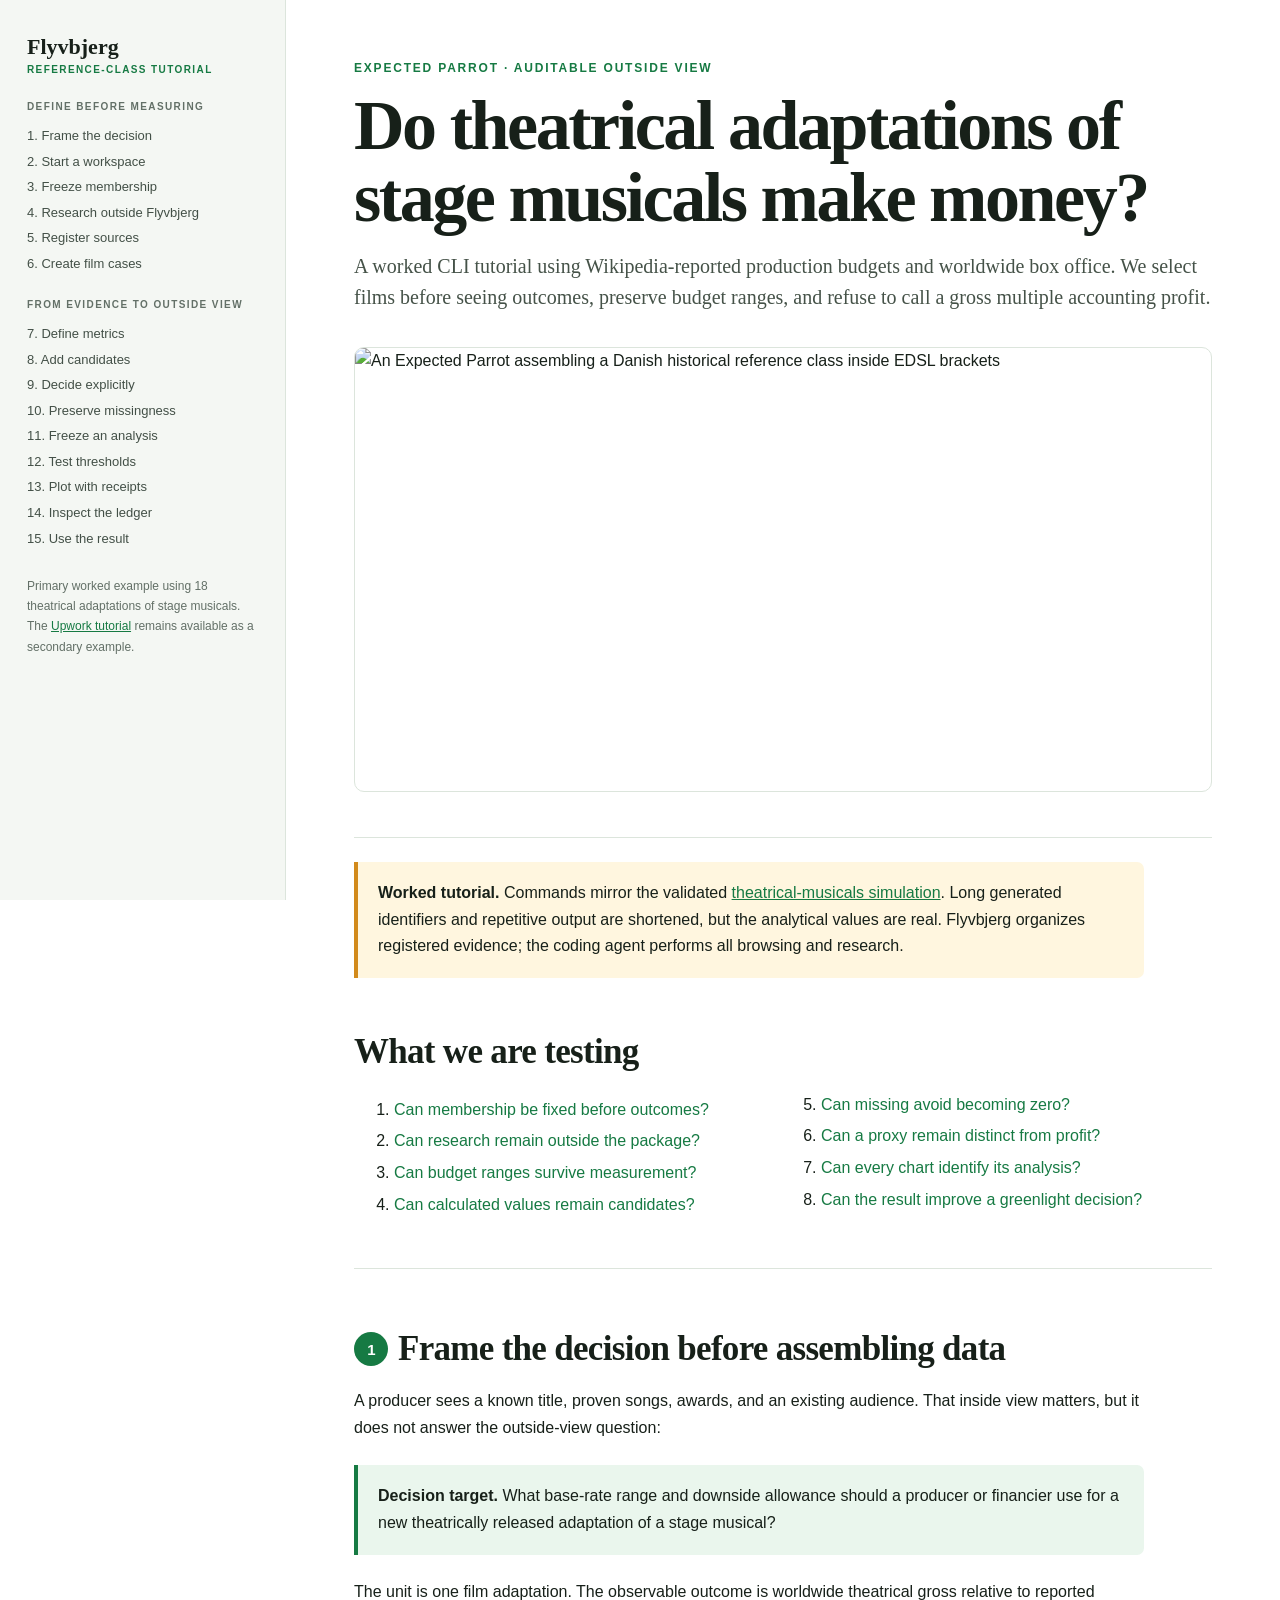
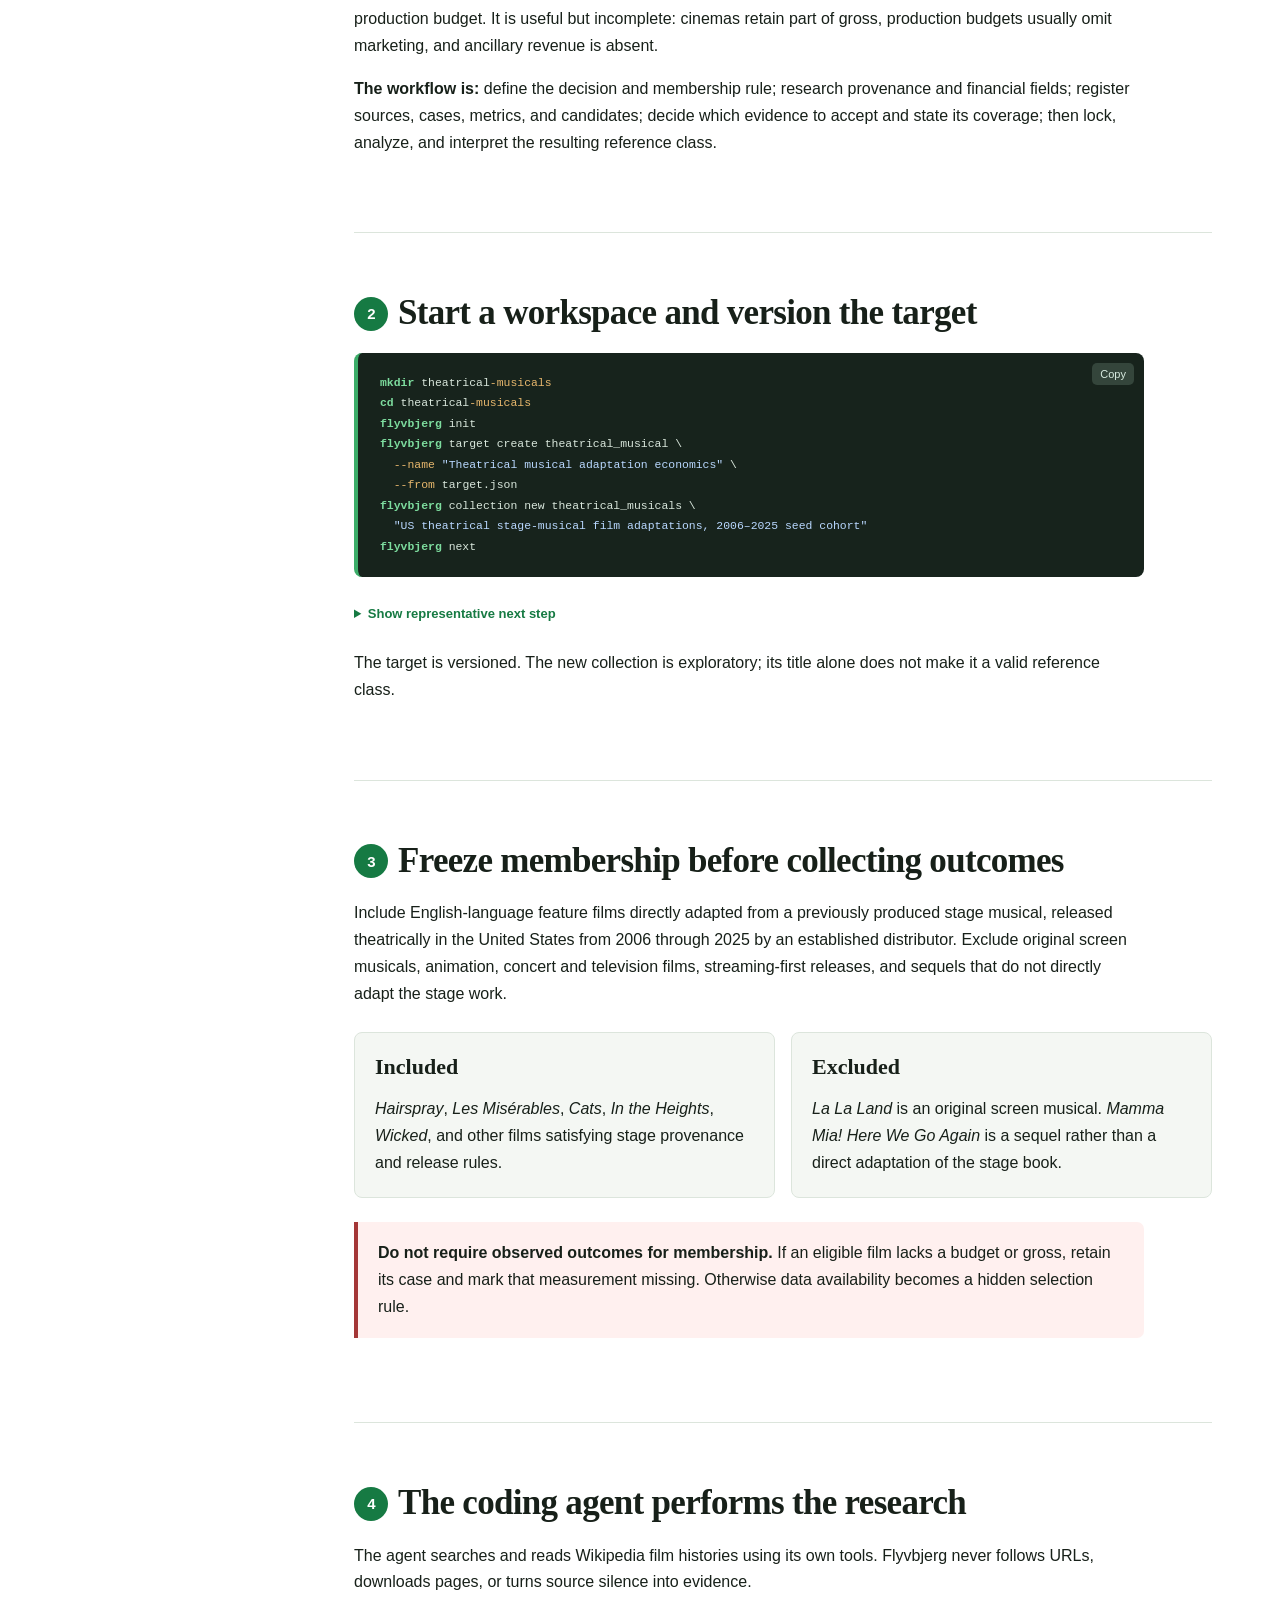
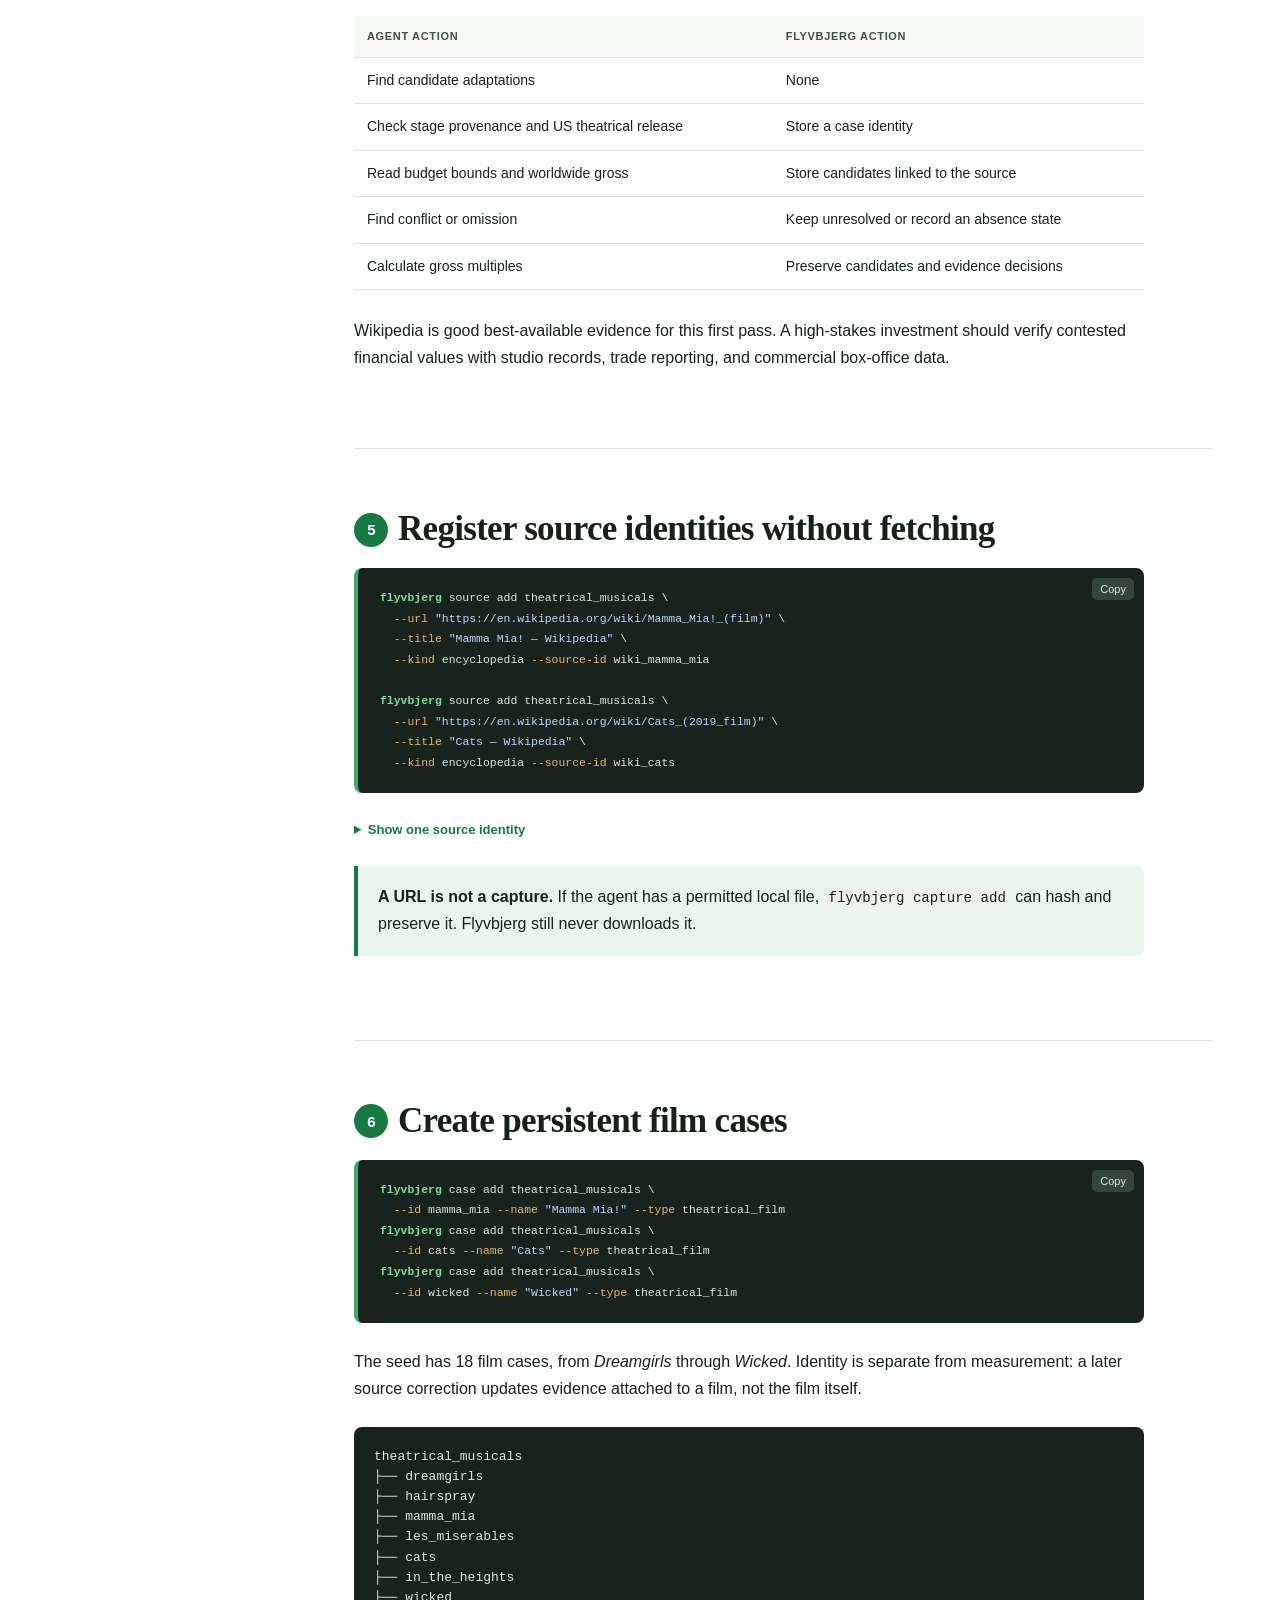
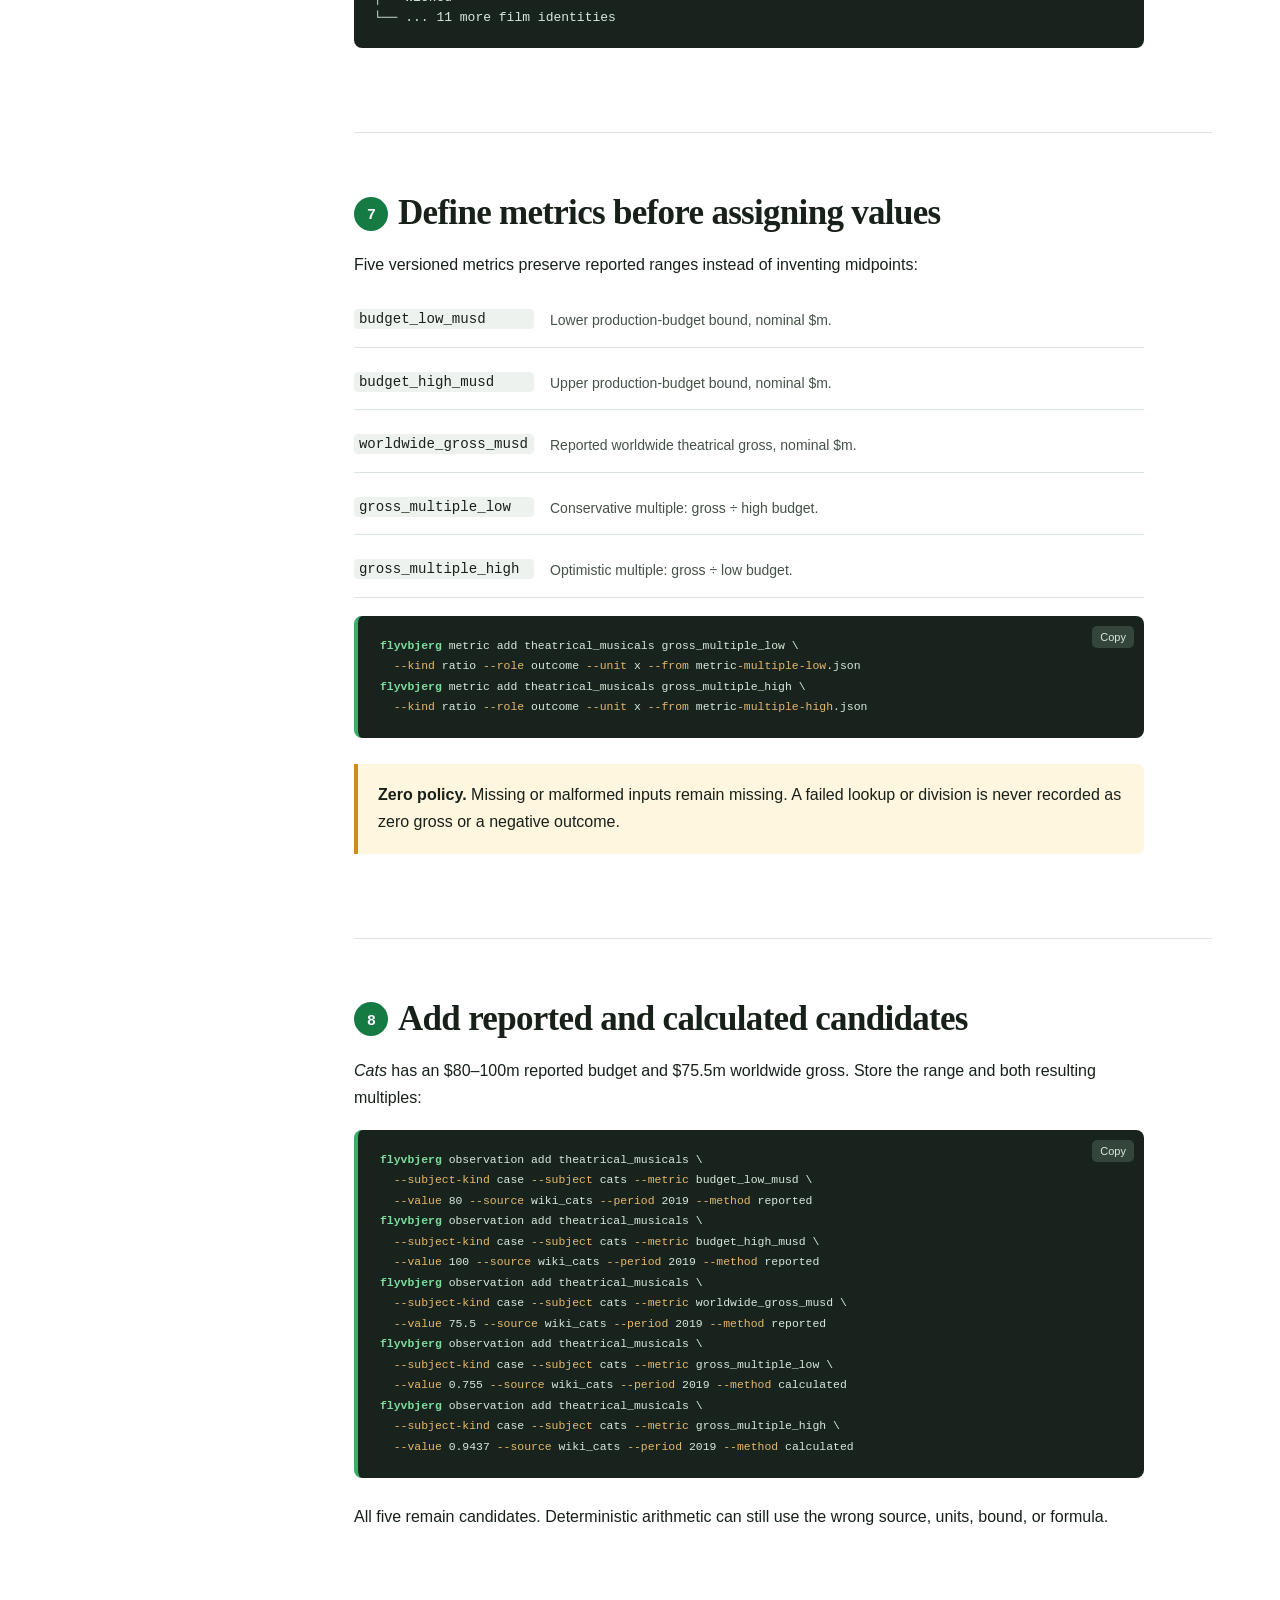
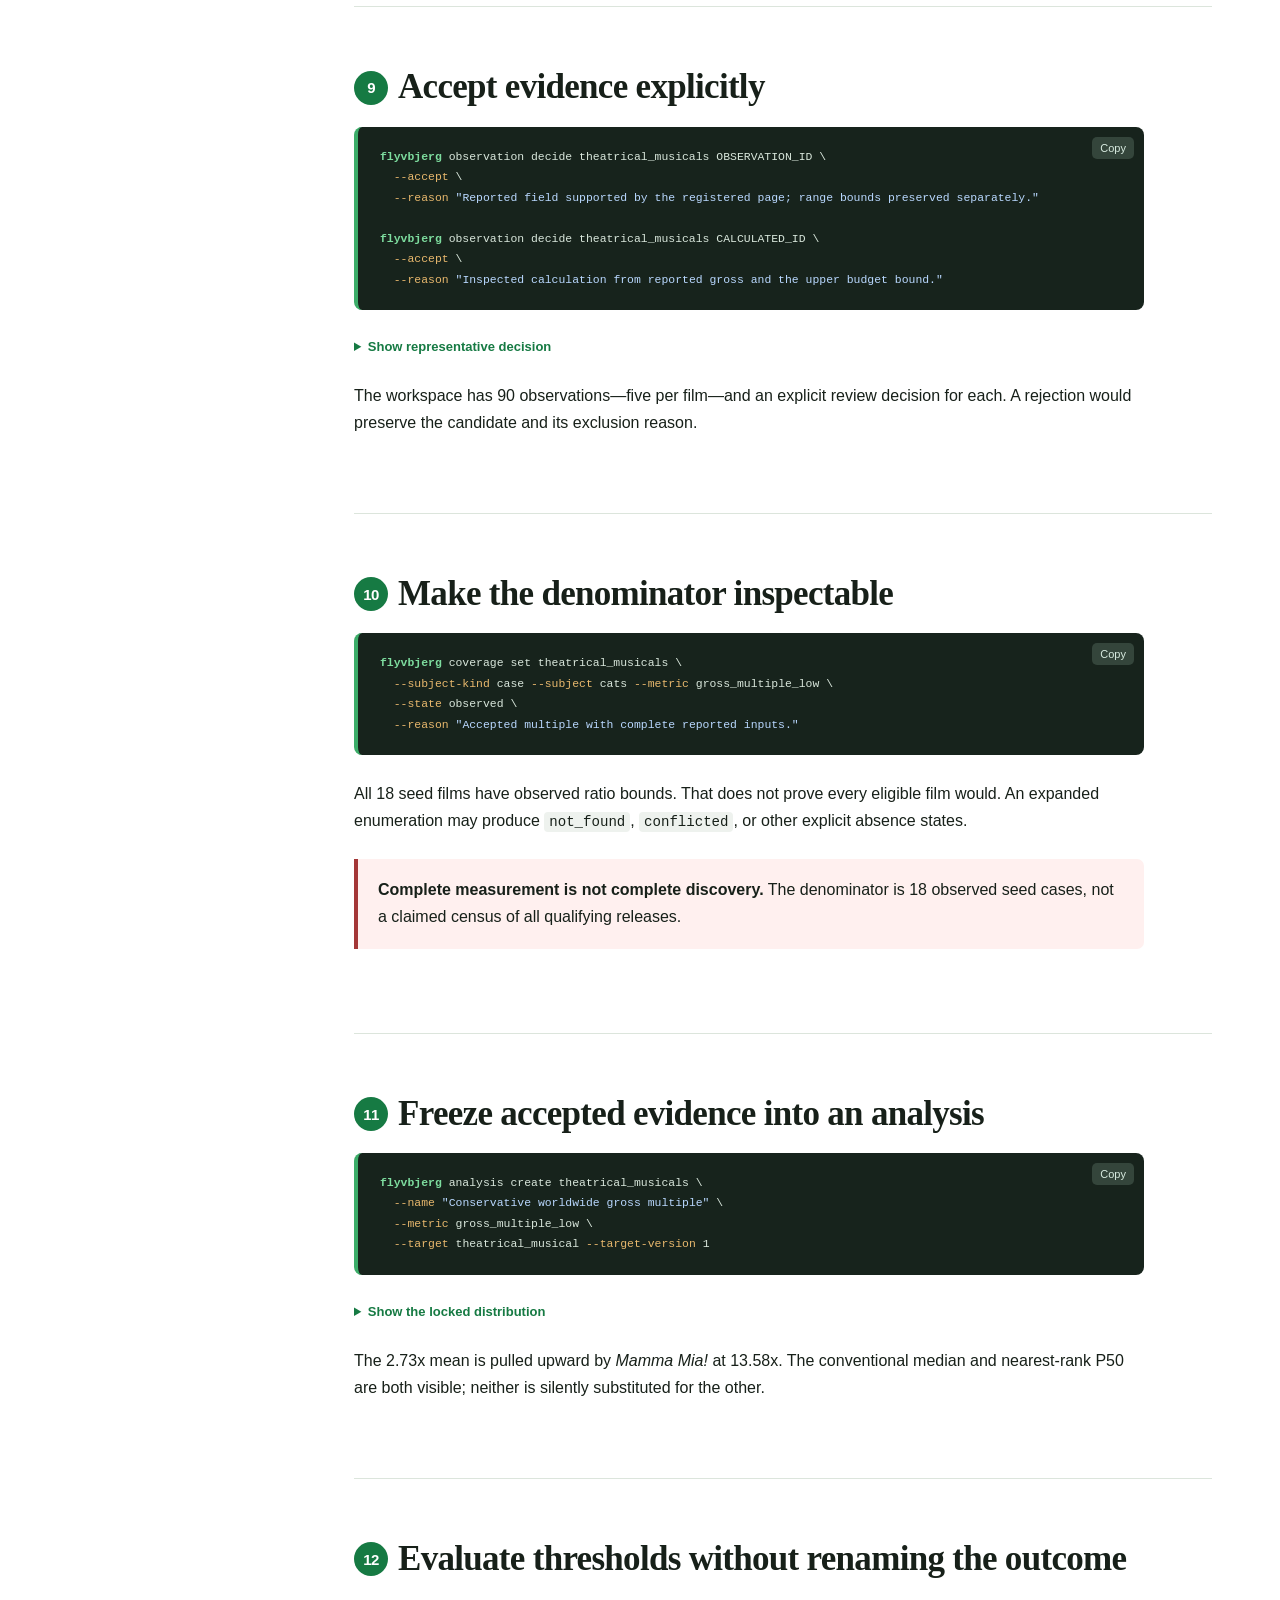
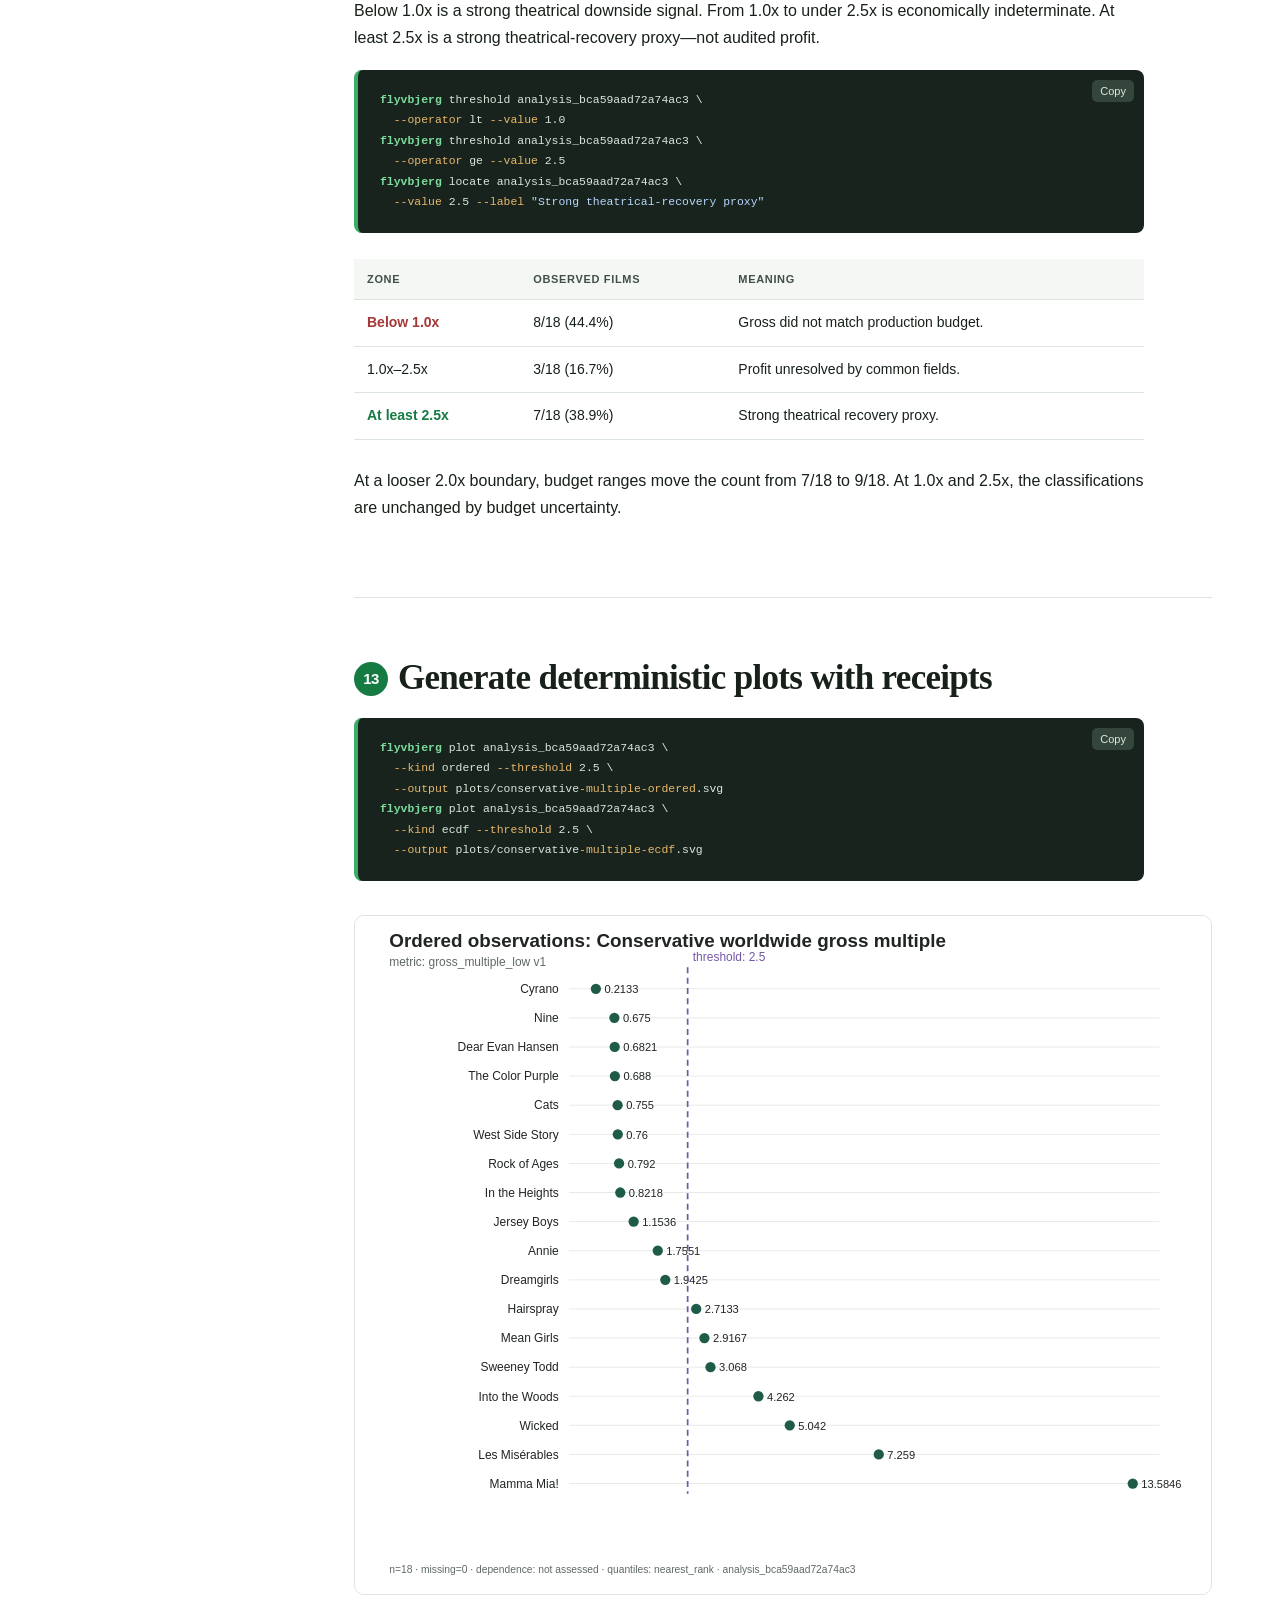
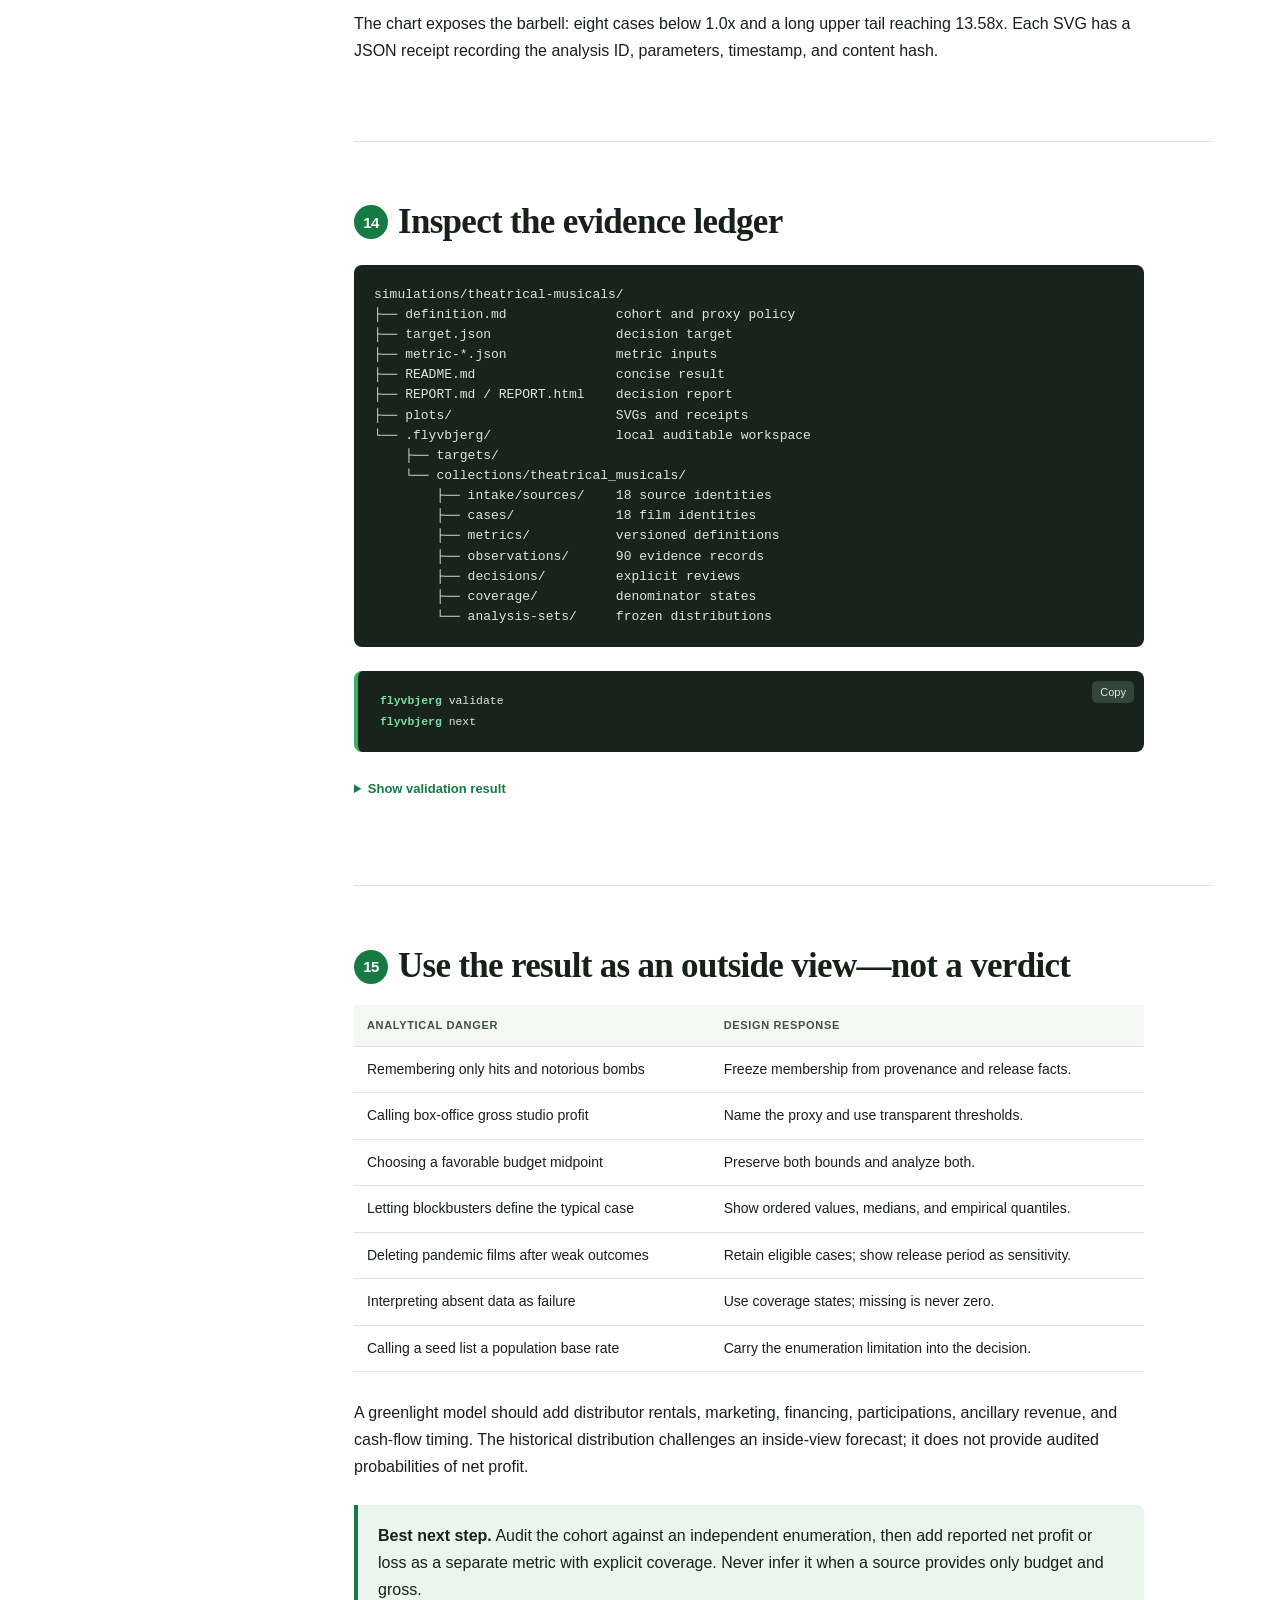
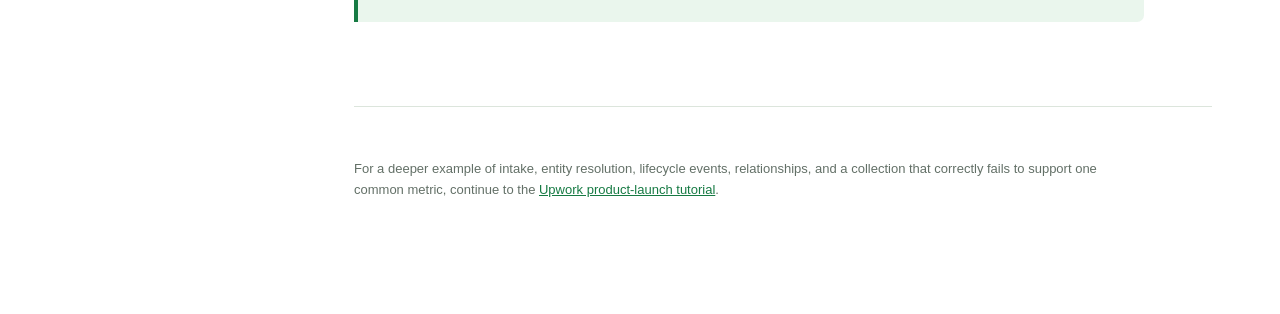
==== commit 512c54fd: "Refine tutorial code and workflow presentation" ====
--- a/docs/index.html
+++ b/docs/index.html
@@ -10,12 +10,11 @@
     *{box-sizing:border-box}html{scroll-behavior:smooth}body{margin:0;color:var(--ink);background:var(--paper);font:16px/1.68 var(--sans)}#progress{position:fixed;z-index:30;top:0;left:0;width:0;height:3px;background:var(--green)}
     nav{position:fixed;inset:0 auto 0 0;width:286px;overflow:auto;padding:34px 27px;background:var(--wash);border-right:1px solid var(--line)}nav .brand{display:block;margin-bottom:23px;color:var(--ink);font:700 22px/1.15 var(--serif);text-decoration:none}nav .brand span{display:block;margin-top:5px;color:var(--green);font:800 10px/1.2 var(--sans);letter-spacing:.14em;text-transform:uppercase}nav .part{margin:21px 0 7px;color:var(--muted);font-size:10px;font-weight:800;letter-spacing:.14em;text-transform:uppercase}nav>a:not(.brand){display:block;padding:4px 0;color:#435047;font-size:13px;line-height:1.35;text-decoration:none}nav>a:not(.brand):hover{color:var(--green)}nav .small{margin-top:25px;color:var(--muted);font-size:12px}.nav-toggle{display:none;width:100%;margin-bottom:14px;padding:9px 12px;border:1px solid var(--line);border-radius:6px;background:#fff;text-align:left}
     main{margin-left:286px}article{max-width:1130px;padding:58px 68px 100px}header{padding-bottom:45px;border-bottom:1px solid var(--line)}.hero-art{display:block;width:100%;max-width:960px;height:auto;margin:34px 0 0;border:1px solid var(--line);border-radius:10px}.eyebrow{color:var(--green);font-size:12px;font-weight:800;letter-spacing:.15em;text-transform:uppercase}h1{max-width:880px;margin:12px 0 18px;font:700 clamp(42px,6vw,70px)/1.02 var(--serif);letter-spacing:-.035em}h2{max-width:850px;margin:0 0 20px;font:700 35px/1.12 var(--serif);letter-spacing:-.02em}h3{max-width:var(--measure);margin:34px 0 8px;font:700 22px/1.25 var(--serif)}.dek{max-width:870px;margin:0;color:#455248;font:20px/1.55 var(--serif)}section{padding:60px 0;border-bottom:1px solid var(--line)}p,ul,ol,table,pre,.callout,.diagram,.artifact{max-width:var(--measure)}a{color:var(--green)}code{padding:.14em .35em;background:#eef2ee;border-radius:4px;font:88% var(--mono)}
-    pre{position:relative;overflow:auto;margin:18px 0 26px;padding:20px 58px 20px 22px;color:#d9e7dc;background:var(--code);border-radius:8px;font:13px/1.58 var(--mono)}pre code{padding:0;color:inherit;background:none}.command{border-left:4px solid #3cad69}.output{border-left:4px solid #83958a}.copy{position:absolute;top:10px;right:10px;padding:5px 8px;color:#d8ebe0;background:#34453b;border:0;border-radius:5px;font:11px var(--sans);cursor:pointer}.copy:hover{background:var(--green)}
+    pre{position:relative;overflow:auto;margin:18px 0 26px;padding:20px 58px 20px 22px;color:#d9e7dc;background:var(--code);border-radius:8px;font:13px/1.58 var(--mono)}pre code{padding:0;color:inherit;background:none}.command{border-left:4px solid #3cad69}.output{border-left:4px solid #83958a}.program{color:#7ddc9e;font-weight:700}.option{color:#e8b86d}.string{color:#b9d8ff}.comment{color:#93a69a}.json-key{color:#7ddc9e}.json-string{color:#b9d8ff}.json-number{color:#e8b86d}.json-literal{color:#d9a7e8}.copy{position:absolute;top:10px;right:10px;padding:5px 8px;color:#d8ebe0;background:#34453b;border:0;border-radius:5px;font:11px var(--sans);cursor:pointer}.copy:hover{background:var(--green)}
     .chapter{display:inline-flex;align-items:center;justify-content:center;width:34px;height:34px;margin-right:10px;color:#fff;background:var(--green);border-radius:50%;font:800 15px var(--sans);vertical-align:5px}.callout{margin:24px 0;padding:18px 20px;background:var(--pale);border-left:4px solid var(--green);border-radius:0 7px 7px 0}.callout.warning{background:var(--amber-bg);border-color:#d28a1b}.callout.danger{background:var(--red-bg);border-color:var(--red)}.callout p:first-child{margin-top:0}.callout p:last-child{margin-bottom:0}
-    .flow{display:grid;grid-template-columns:repeat(5,1fr);gap:9px;max-width:960px;margin:28px 0}.step{position:relative;min-height:118px;padding:15px 13px;background:var(--wash);border:1px solid var(--line);border-radius:8px}.step b{display:block;margin-bottom:7px;color:var(--green);font-size:11px;text-transform:uppercase}.step span{font-size:13px;line-height:1.4}.step:not(:last-child):after{content:"→";position:absolute;z-index:2;top:43px;right:-15px;color:var(--green);font-size:20px;font-weight:800}
     .grid{display:grid;grid-template-columns:repeat(2,minmax(0,1fr));gap:16px;max-width:920px;margin:24px 0}.card{padding:20px;background:var(--wash);border:1px solid var(--line);border-radius:8px}.card h3{margin-top:0}.card p:last-child{margin-bottom:0}.artifact{display:grid;grid-template-columns:180px 1fr;gap:16px;margin:10px 0;padding:14px 0;border-bottom:1px solid var(--line)}.artifact code{align-self:start}.artifact p{margin:0;color:#455248;font-size:14px}
     table{width:100%;margin:20px 0 28px;border-collapse:collapse;font-size:14px}th,td{padding:11px 13px;border-bottom:1px solid var(--line);text-align:left;vertical-align:top}th{color:#405047;background:var(--wash);font-size:11px;letter-spacing:.06em;text-transform:uppercase}.good{color:var(--green);font-weight:750}.bad{color:var(--red);font-weight:750}.muted{color:var(--muted)}details{max-width:var(--measure);margin:14px 0 25px}summary{color:var(--green);font-size:13px;font-weight:750;cursor:pointer}details[open] summary{margin-bottom:8px}.diagram{overflow:auto;margin:24px 0;padding:20px;color:#d9e7dc;background:var(--code);border-radius:8px;font:13px/1.55 var(--mono);white-space:pre}.contents{padding:30px 0}.contents ol{columns:2;column-gap:44px;max-width:850px}.contents li{break-inside:avoid;margin:5px 0}.contents a{text-decoration:none}footer{padding-top:38px;color:var(--muted);font-size:13px}
-    @media(max-width:960px){nav{position:static;width:auto;padding:22px 24px;border-right:0;border-bottom:1px solid var(--line)}.nav-toggle{display:block}nav .part,nav>a:not(.brand),nav .small{display:none}nav.open .part{display:block}nav.open>a:not(.brand){display:block}nav.open .small{display:block}nav .brand{margin-bottom:12px}main{margin-left:0}article{padding:38px 25px 80px}.flow{grid-template-columns:1fr}.step{min-height:auto}.step:not(:last-child):after{display:none}}
+    @media(max-width:960px){nav{position:static;width:auto;padding:22px 24px;border-right:0;border-bottom:1px solid var(--line)}.nav-toggle{display:block}nav .part,nav>a:not(.brand),nav .small{display:none}nav.open .part{display:block}nav.open>a:not(.brand){display:block}nav.open .small{display:block}nav .brand{margin-bottom:12px}main{margin-left:0}article{padding:38px 25px 80px}}
     @media(max-width:650px){h2{font-size:29px}.grid{grid-template-columns:1fr}.contents ol{columns:1}.artifact{grid-template-columns:1fr}table{display:block;overflow-x:auto}pre{padding-right:45px}}
     @media print{nav,#progress,.copy,.nav-toggle{display:none!important}main{margin:0}article{max-width:none;padding:0}h2{break-before:page}pre{white-space:pre-wrap;color:#000;background:#eee}}
   </style>
@@ -74,13 +73,7 @@
     <p>A producer sees a known title, proven songs, awards, and an existing audience. That inside view matters, but it does not answer the outside-view question:</p>
     <div class="callout"><strong>Decision target.</strong> What base-rate range and downside allowance should a producer or financier use for a new theatrically released adaptation of a stage musical?</div>
     <p>The unit is one film adaptation. The observable outcome is worldwide theatrical gross relative to reported production budget. It is useful but incomplete: cinemas retain part of gross, production budgets usually omit marketing, and ancillary revenue is absent.</p>
-    <div class="flow">
-      <div class="step"><b>Define</b><span>Decision, unit, membership, and exclusions.</span></div>
-      <div class="step"><b>Research</b><span>Agent finds provenance and financial fields.</span></div>
-      <div class="step"><b>Register</b><span>Sources, cases, metrics, and candidates.</span></div>
-      <div class="step"><b>Decide</b><span>Accept evidence and state coverage.</span></div>
-      <div class="step"><b>Analyze</b><span>Lock, threshold, plot, and interpret.</span></div>
-    </div>
+    <p><strong>The workflow is:</strong> define the decision and membership rule; research provenance and financial fields; register sources, cases, metrics, and candidates; decide which evidence to accept and state its coverage; then lock, analyze, and interpret the resulting reference class.</p>
   </section>
 
   <section id="workspace">
@@ -336,6 +329,23 @@
   const nav=document.querySelector('nav'),toggle=document.querySelector('.nav-toggle'),progress=document.getElementById('progress');
   toggle.addEventListener('click',()=>{const open=nav.classList.toggle('open');toggle.setAttribute('aria-expanded',String(open));toggle.textContent=open?'Hide tutorial contents':'Show tutorial contents'});
   nav.querySelectorAll('a[href^="#"]').forEach(link=>link.addEventListener('click',()=>{if(matchMedia('(max-width: 960px)').matches){nav.classList.remove('open');toggle.setAttribute('aria-expanded','false');toggle.textContent='Show tutorial contents'}}));
+  const escapeHtml=text=>text.replace(/[&<>]/g,char=>({'&':'&amp;','<':'&lt;','>':'&gt;'}[char]));
+  const shellToken=/(#[^\n]*|"[^"\n]*"|'[^'\n]*'|--?[A-Za-z][\w-]*|\b(?:flyvbjerg|ep|mkdir|cd)\b)/g;
+  document.querySelectorAll('pre.command code').forEach(code=>{
+    const source=code.textContent;
+    let cursor=0,html='';
+    for(const match of source.matchAll(shellToken)){
+      html+=escapeHtml(source.slice(cursor,match.index));
+      const token=match[0];
+      const kind=token.startsWith('#')?'comment':token.startsWith('-')?'option':/^["']/.test(token)?'string':'program';
+      html+='<span class="'+kind+'">'+escapeHtml(token)+'</span>';
+      cursor=match.index+token.length;
+    }
+    code.innerHTML=html+escapeHtml(source.slice(cursor));
+  });
+  document.querySelectorAll('pre.output code').forEach(code=>{
+    code.innerHTML=escapeHtml(code.textContent).replace(/("(?:\\.|[^"\\])*"\s*:)|("(?:\\.|[^"\\])*")|\b(-?\d+(?:\.\d+)?)\b|\b(true|false|null)\b/g,(token,key,string,number,literal)=>'<span class="'+(key?'json-key':string?'json-string':number?'json-number':'json-literal')+'">'+token+'</span>');
+  });
   document.querySelectorAll('pre').forEach(pre=>{const code=pre.querySelector('code');if(!code)return;const b=document.createElement('button');b.className='copy';b.type='button';b.textContent='Copy';b.setAttribute('aria-label','Copy code');b.addEventListener('click',async()=>{await navigator.clipboard.writeText(code.innerText);b.textContent='Copied';setTimeout(()=>b.textContent='Copy',1200)});pre.appendChild(b)});
   addEventListener('scroll',()=>{const h=document.documentElement.scrollHeight-innerHeight;progress.style.width=(h?scrollY/h*100:0)+'%'},{passive:true});
 </script>
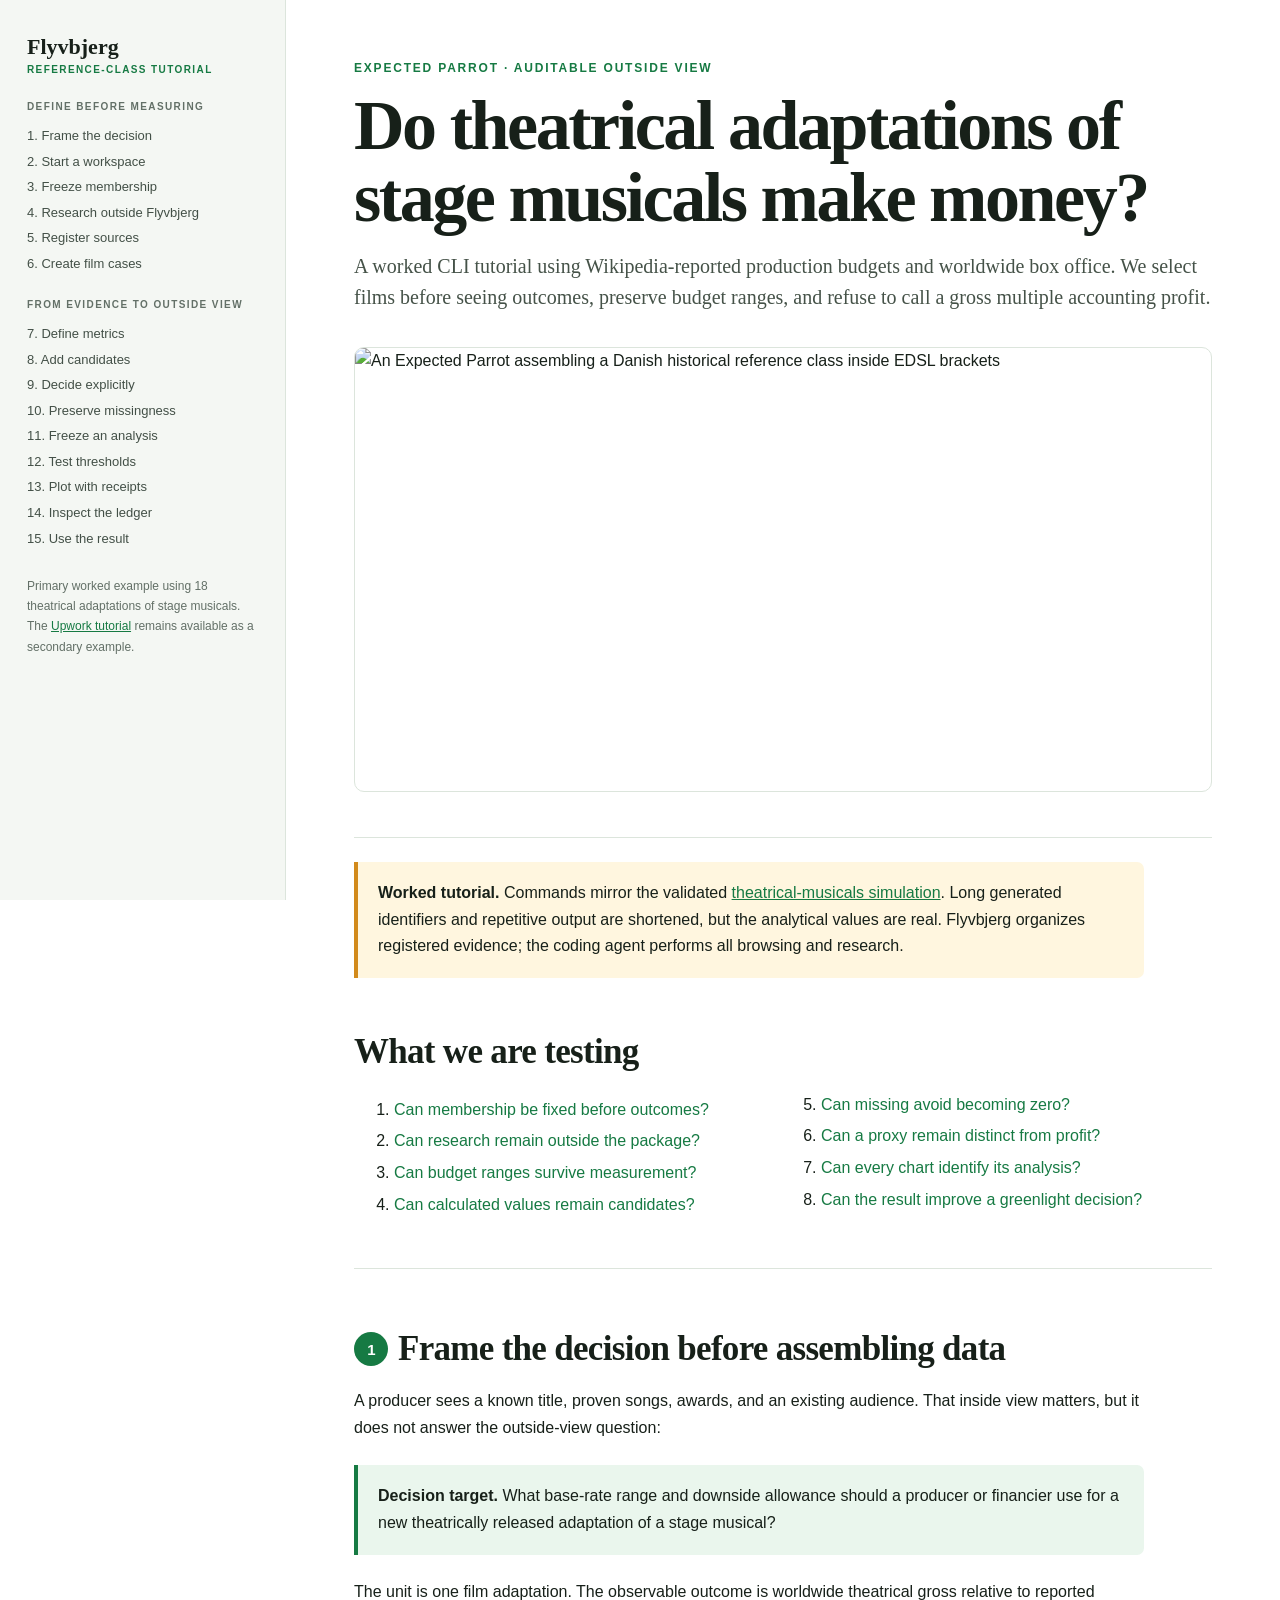
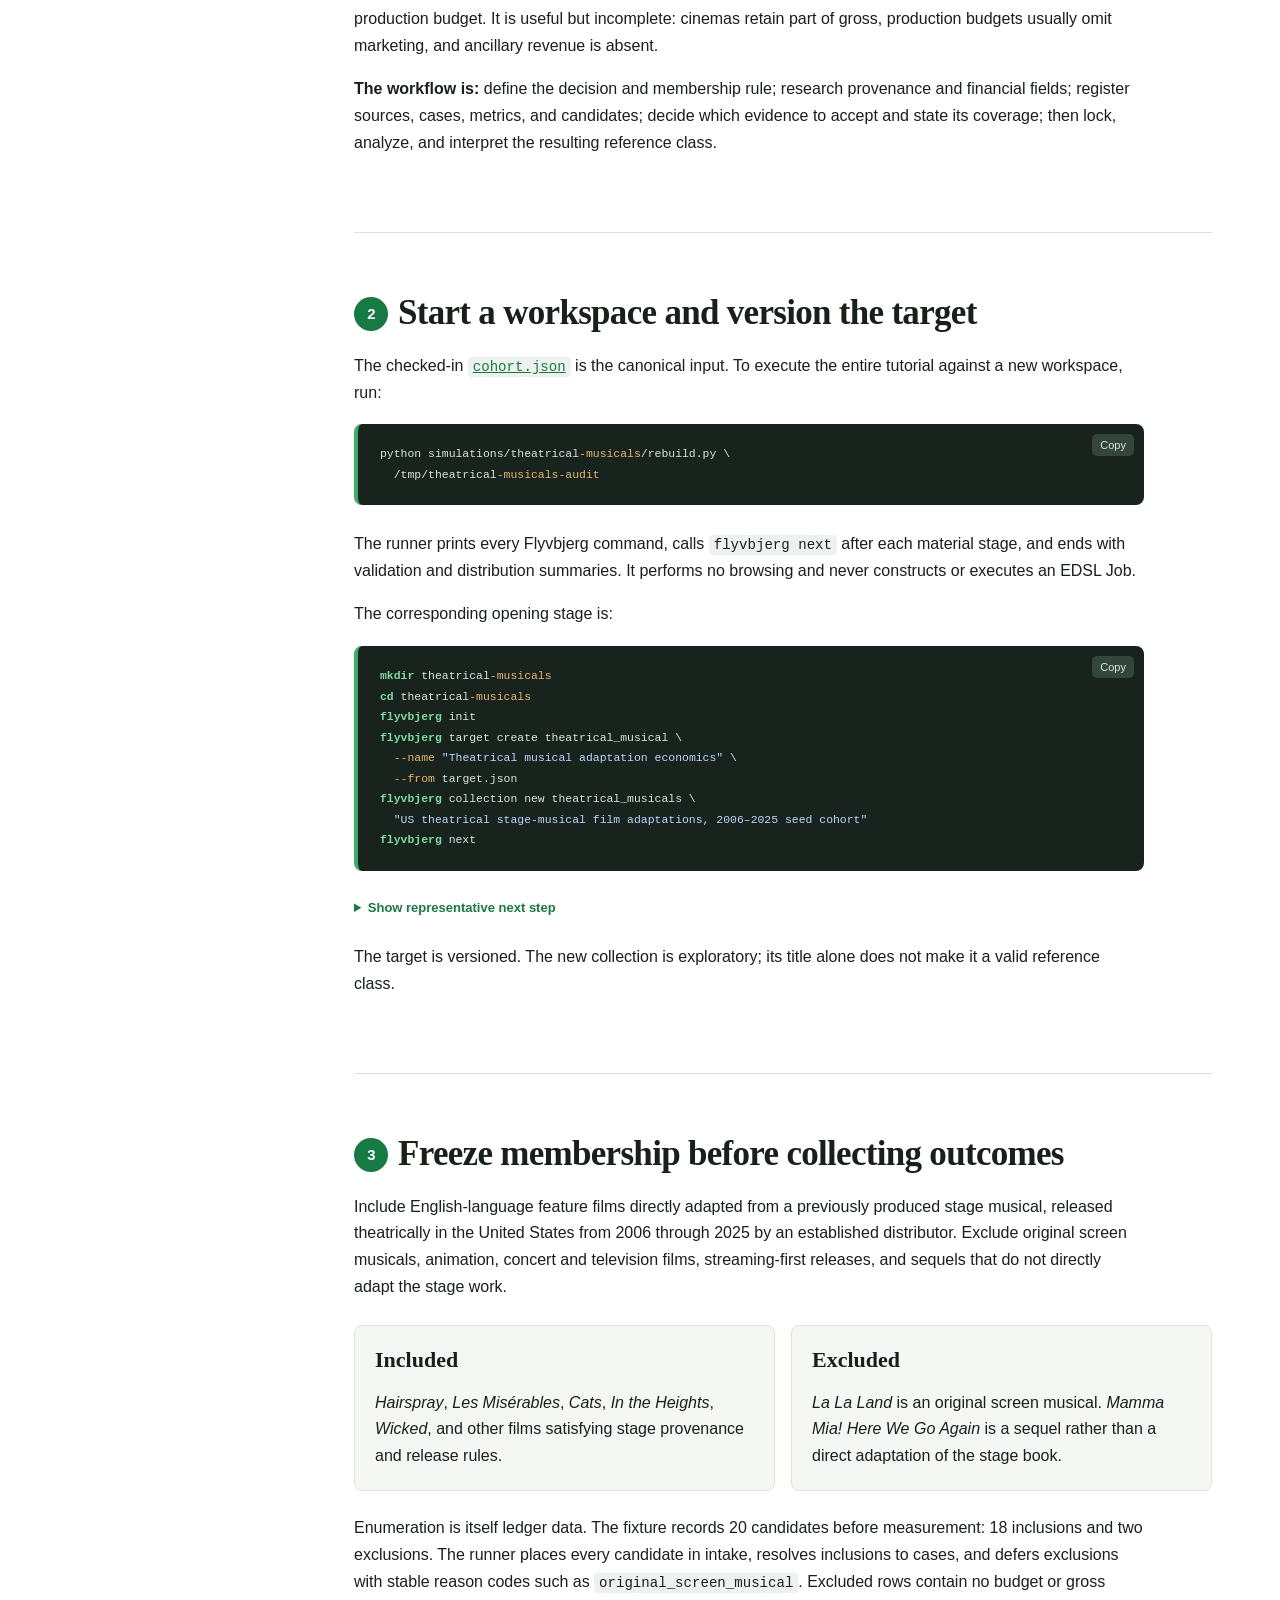
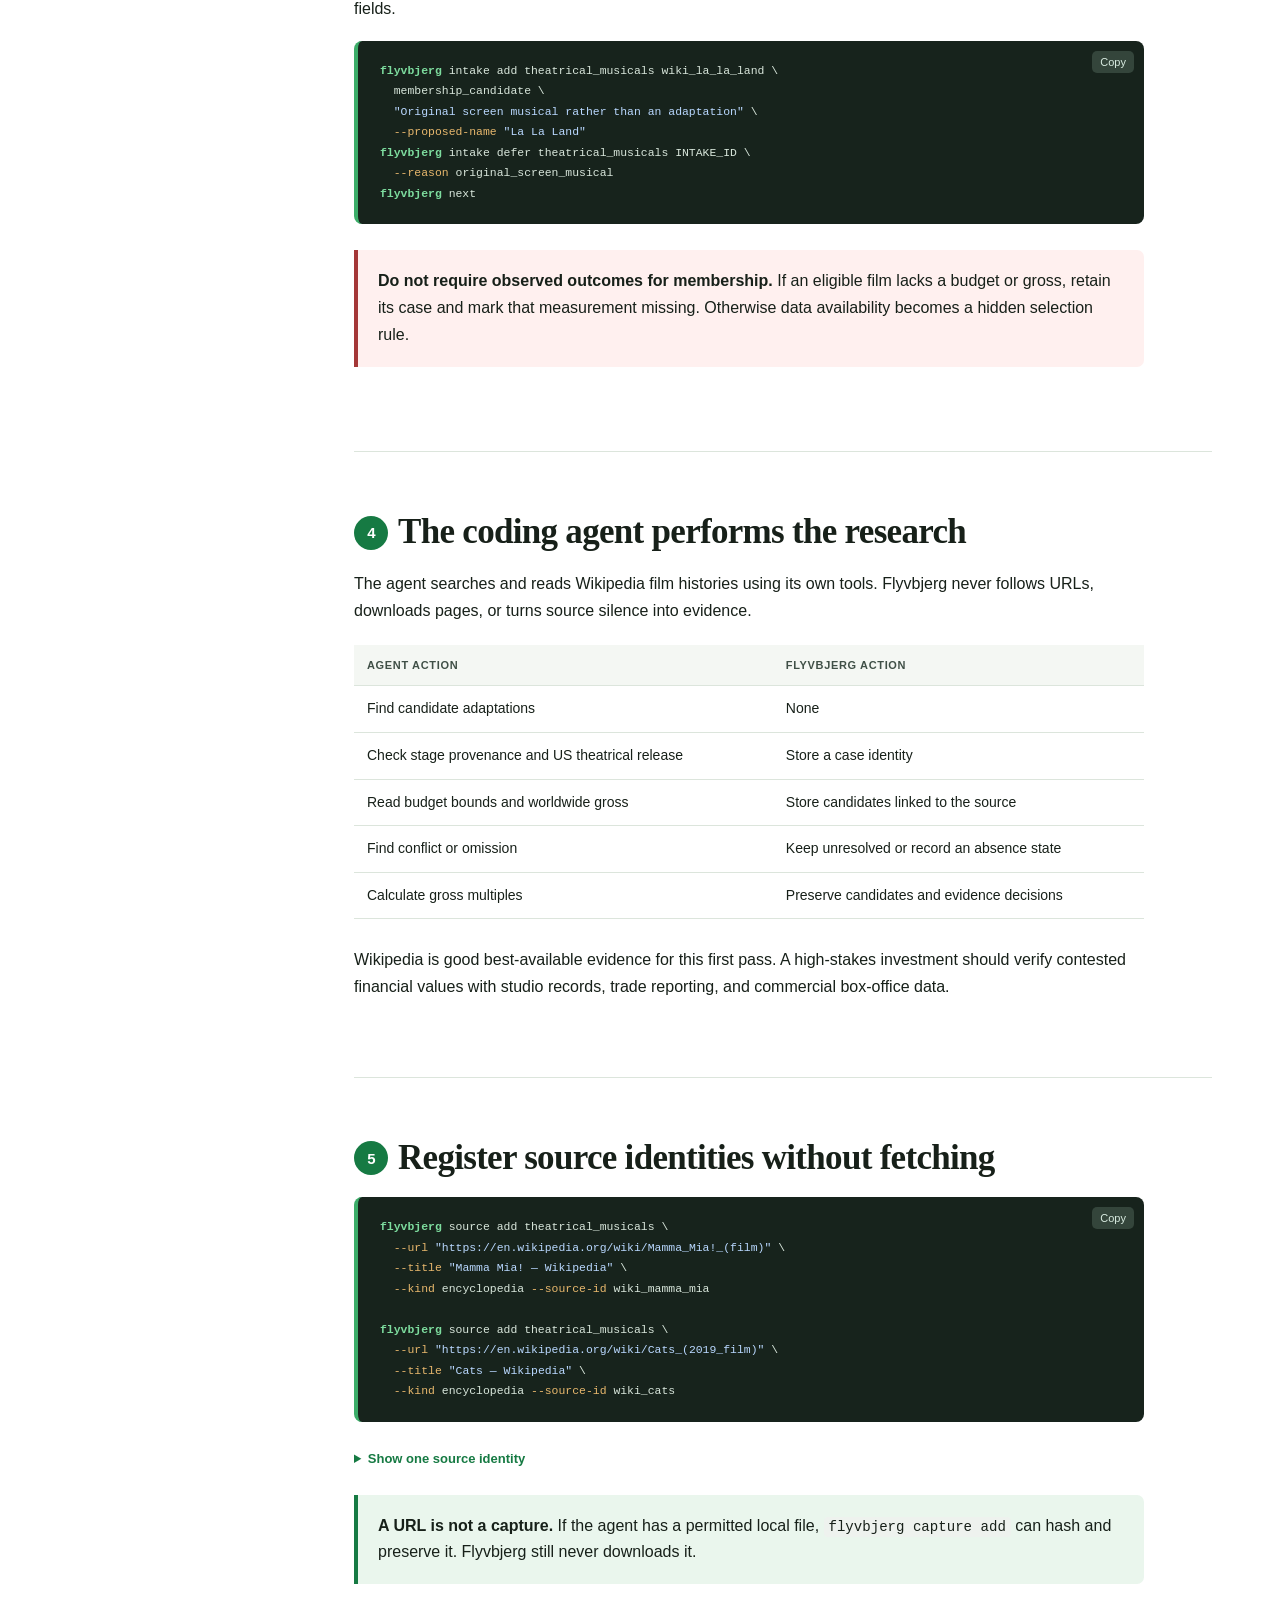
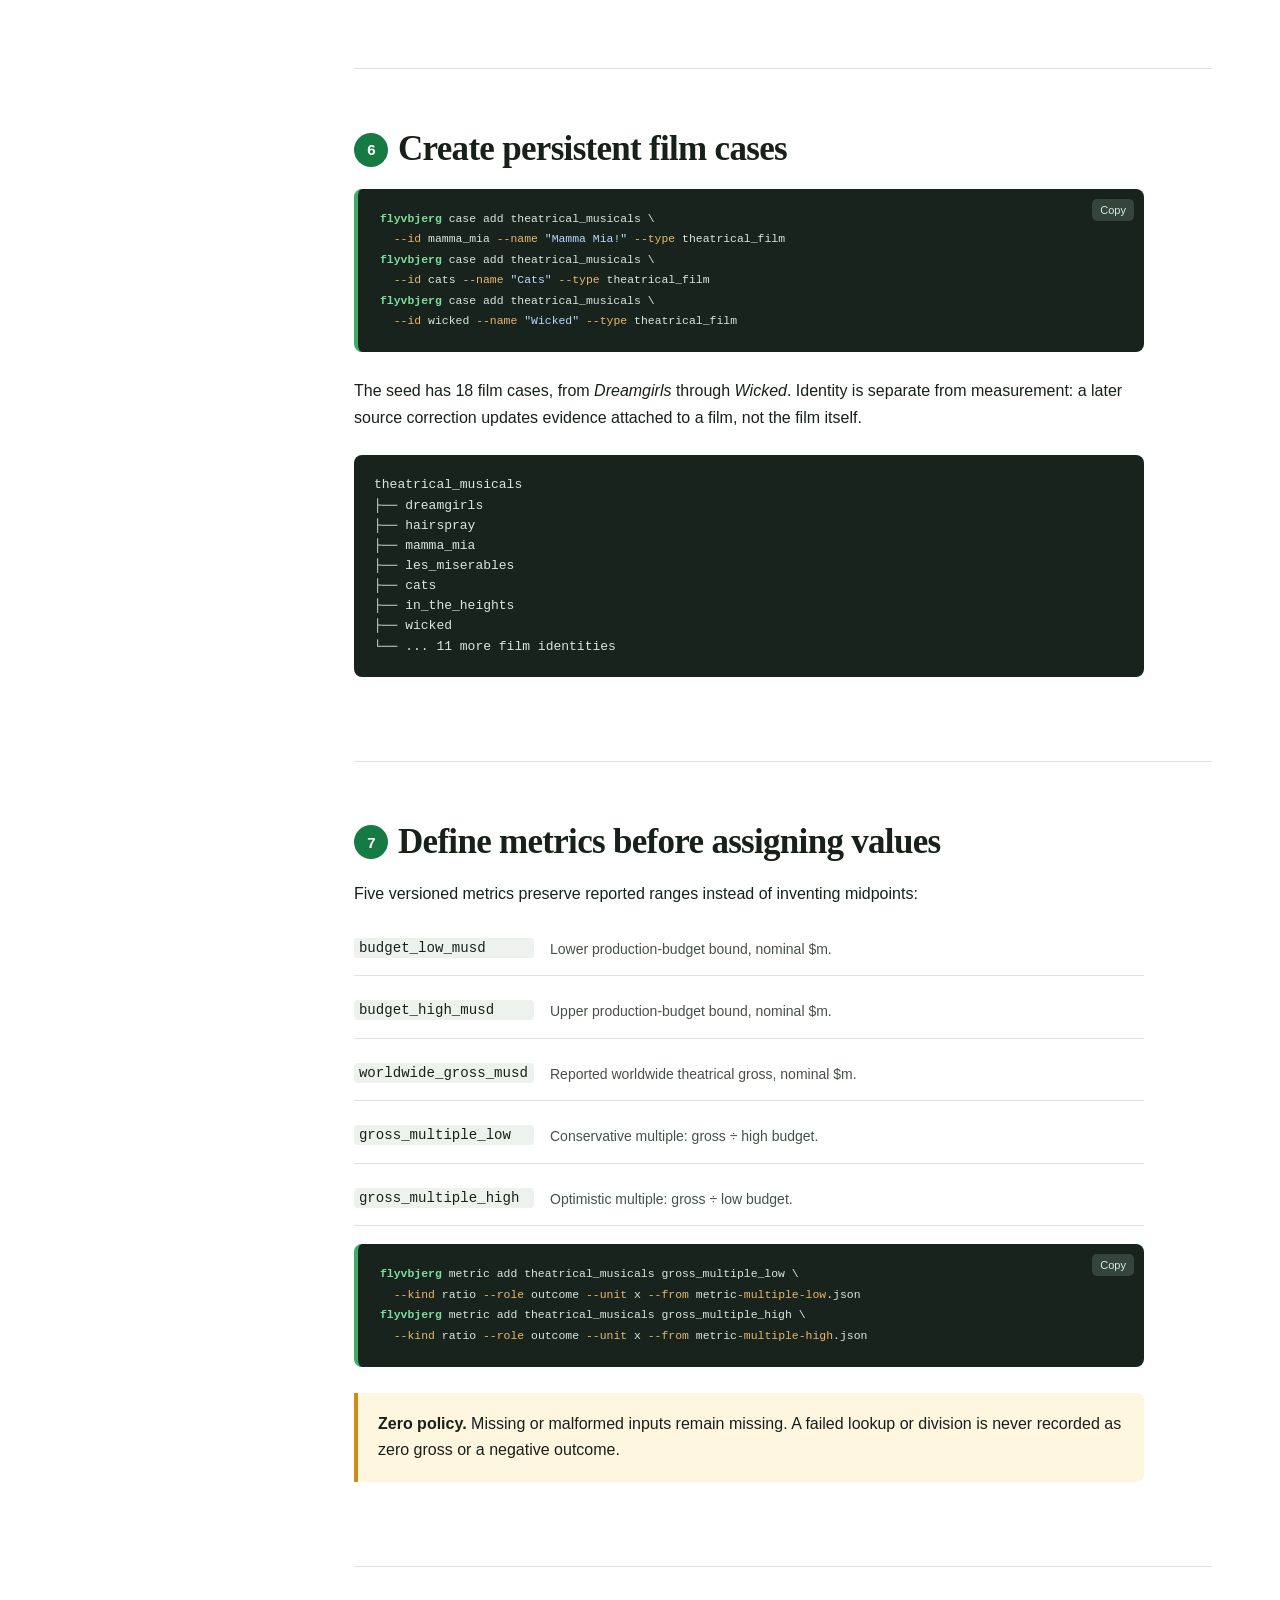
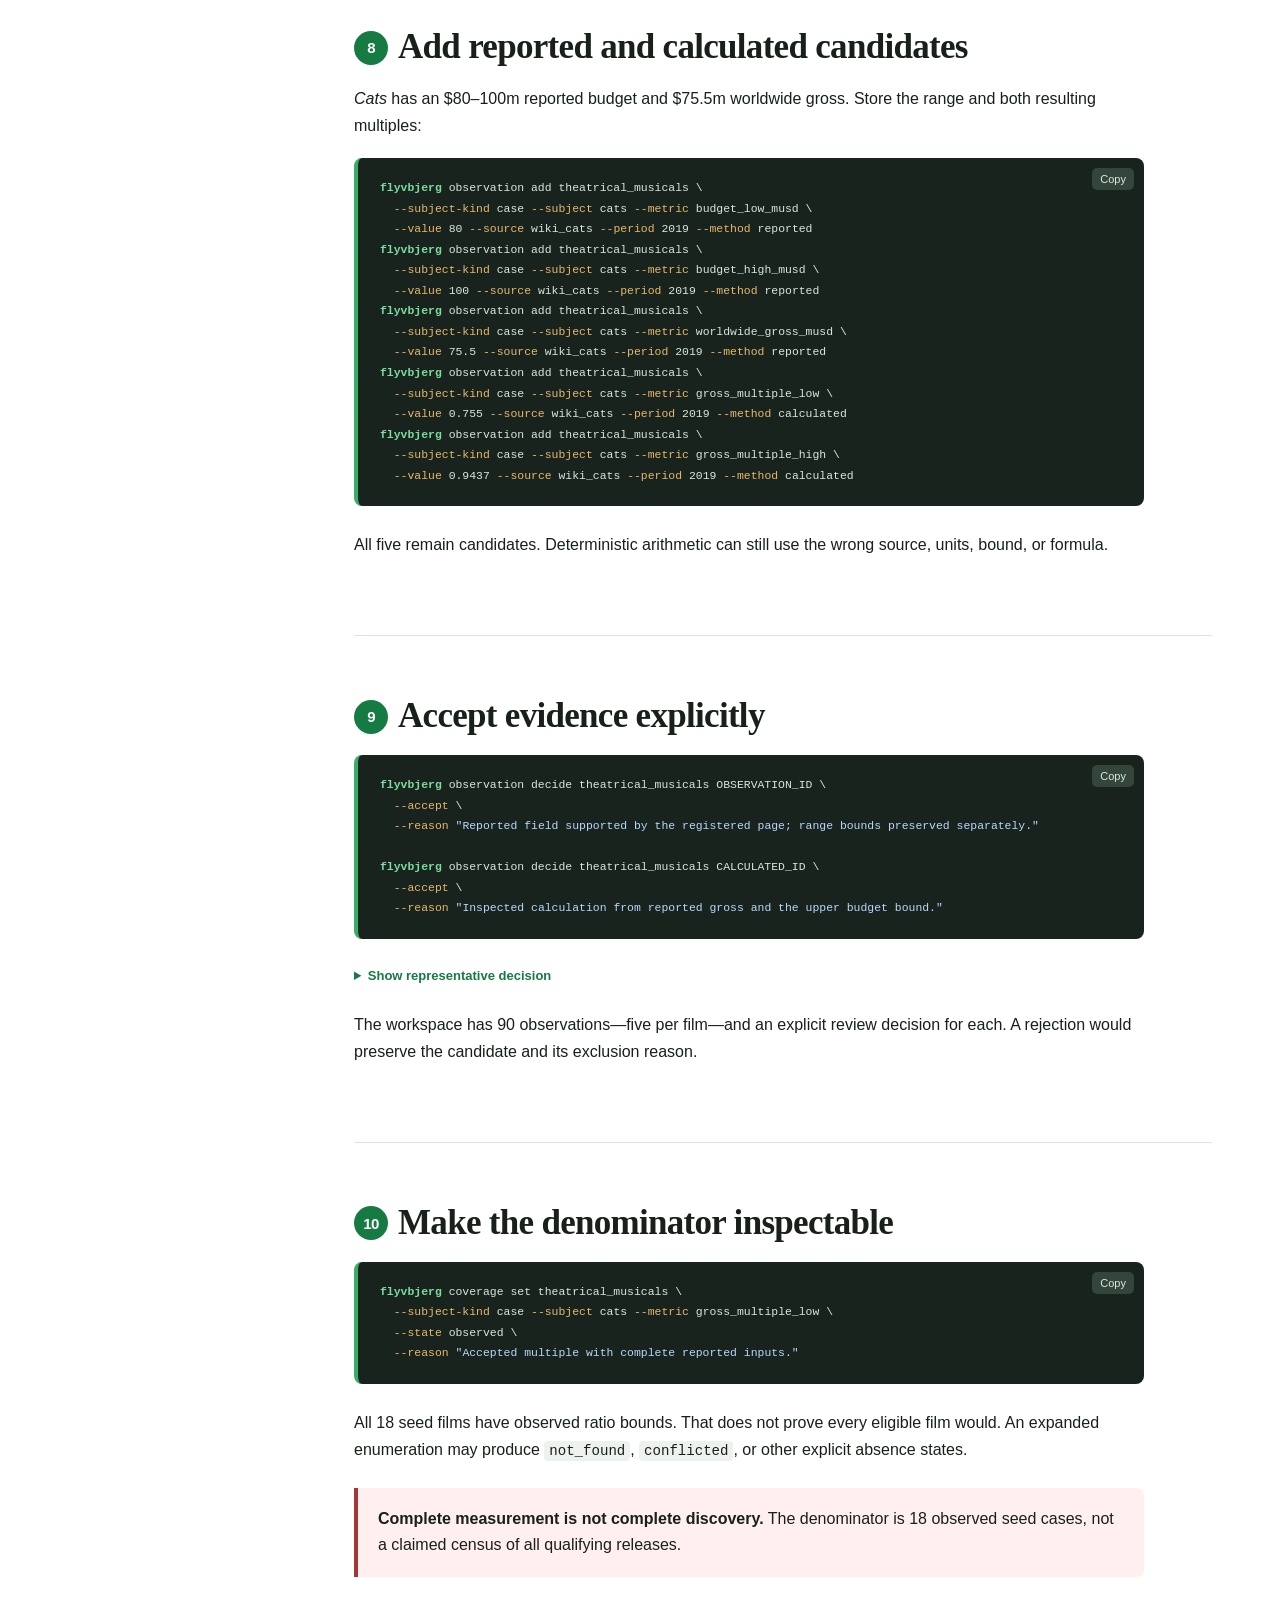
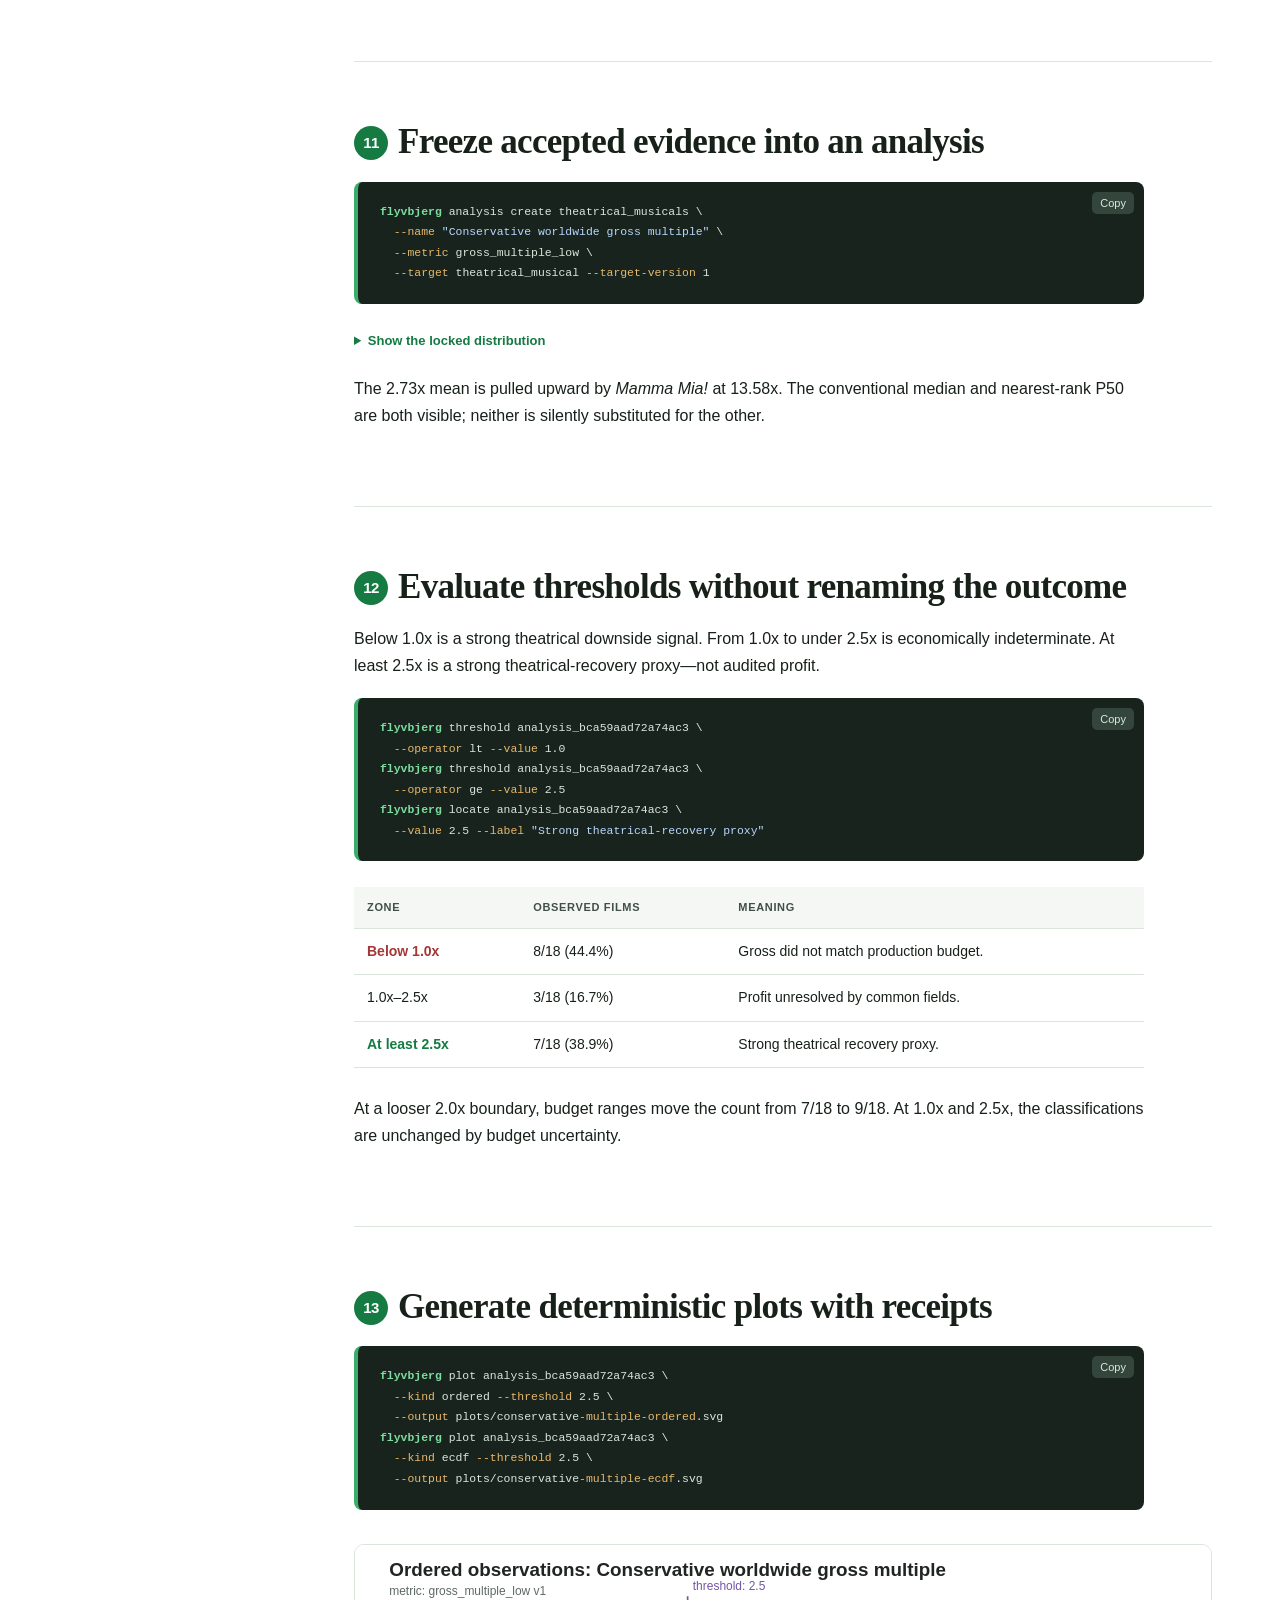
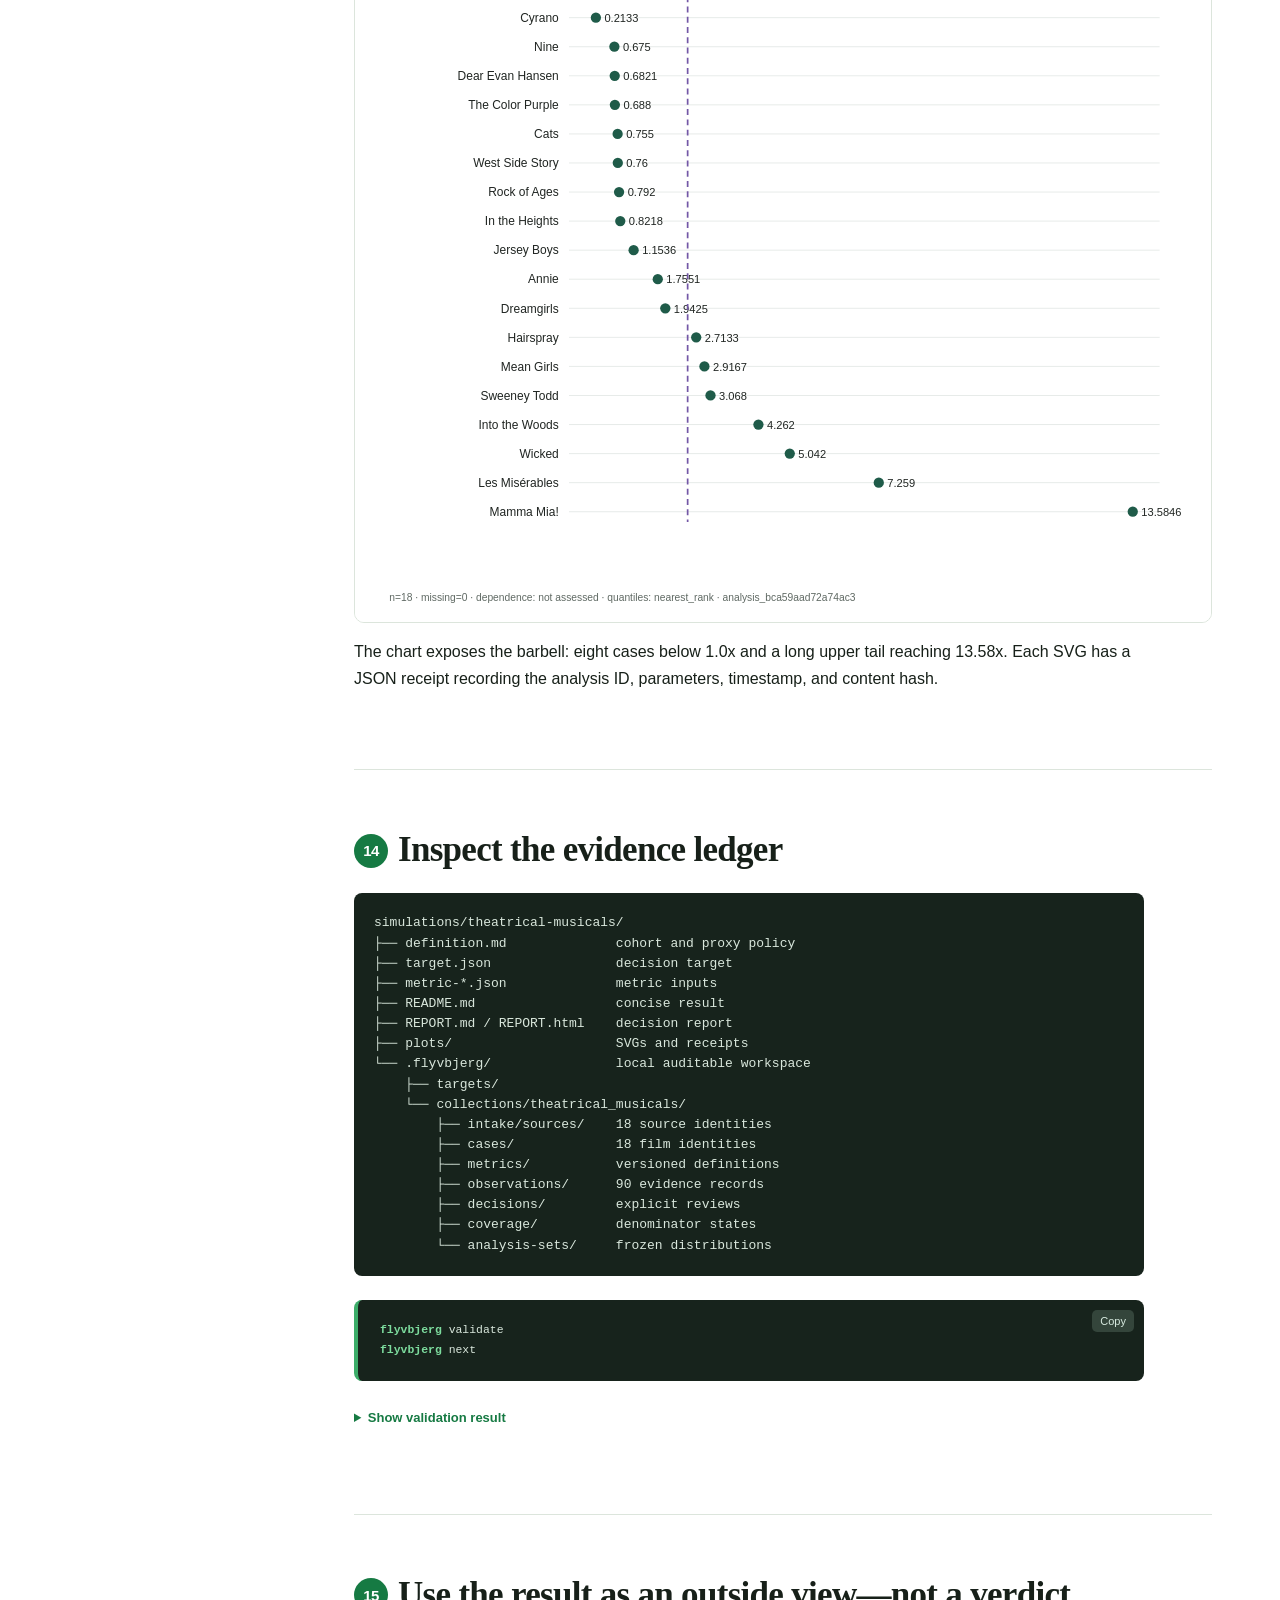
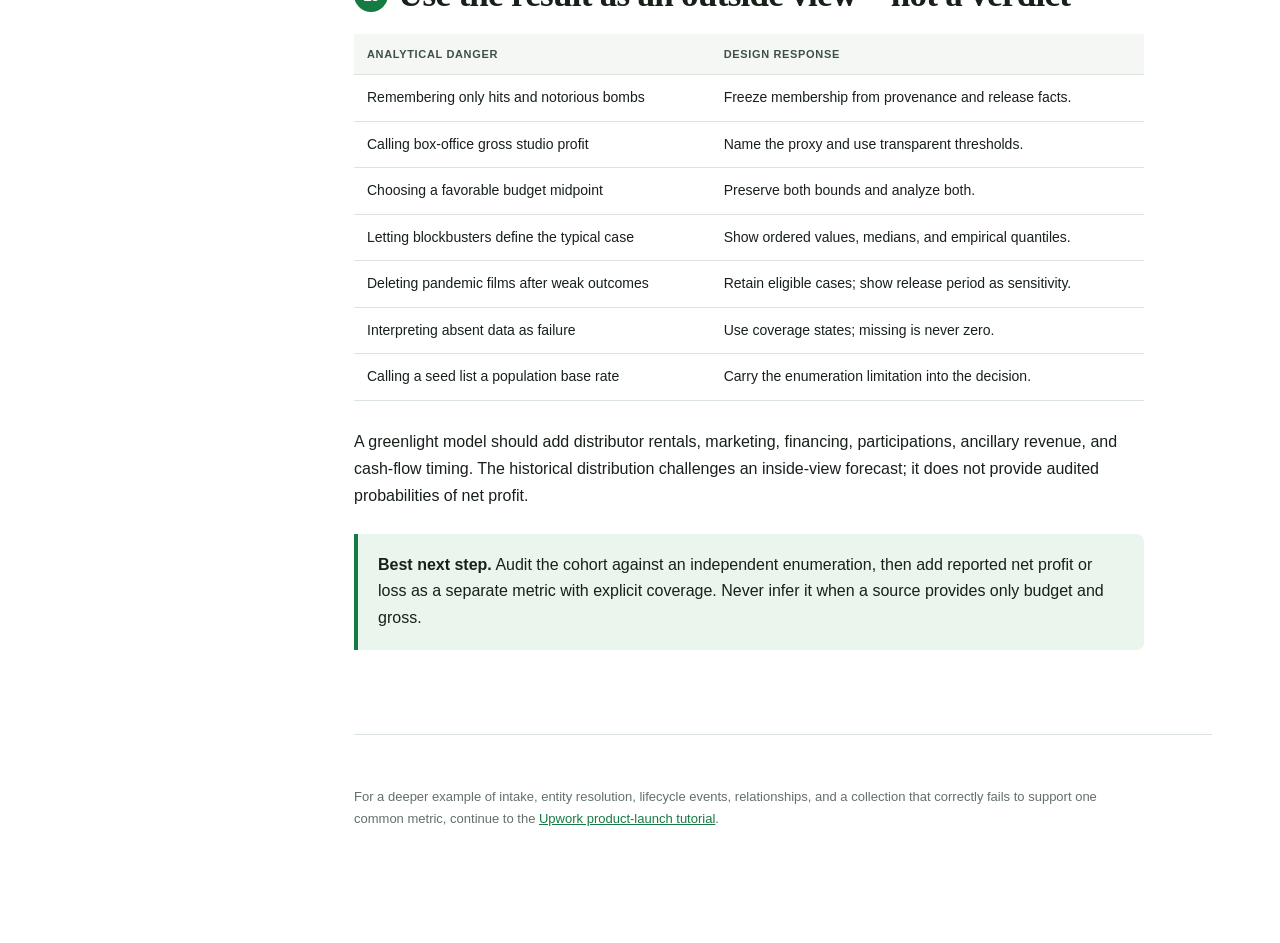
==== commit 72676609: "Make musical tutorial reproducible" ====
--- a/docs/index.html
+++ b/docs/index.html
@@ -78,6 +78,11 @@
 
   <section id="workspace">
     <h2><span class="chapter">2</span>Start a workspace and version the target</h2>
+    <p>The checked-in <a href="https://github.com/expectedparrot/flyvbjerg/blob/main/simulations/theatrical-musicals/cohort.json"><code>cohort.json</code></a> is the canonical input. To execute the entire tutorial against a new workspace, run:</p>
+    <pre class="command"><code>python simulations/theatrical-musicals/rebuild.py \
+  /tmp/theatrical-musicals-audit</code></pre>
+    <p>The runner prints every Flyvbjerg command, calls <code>flyvbjerg next</code> after each material stage, and ends with validation and distribution summaries. It performs no browsing and never constructs or executes an EDSL Job.</p>
+    <p>The corresponding opening stage is:</p>
     <pre class="command"><code>mkdir theatrical-musicals
 cd theatrical-musicals
 flyvbjerg init
@@ -106,6 +111,14 @@
       <div class="card"><h3>Included</h3><p><em>Hairspray</em>, <em>Les Misérables</em>, <em>Cats</em>, <em>In the Heights</em>, <em>Wicked</em>, and other films satisfying stage provenance and release rules.</p></div>
       <div class="card"><h3>Excluded</h3><p><em>La La Land</em> is an original screen musical. <em>Mamma Mia! Here We Go Again</em> is a sequel rather than a direct adaptation of the stage book.</p></div>
     </div>
+    <p>Enumeration is itself ledger data. The fixture records 20 candidates before measurement: 18 inclusions and two exclusions. The runner places every candidate in intake, resolves inclusions to cases, and defers exclusions with stable reason codes such as <code>original_screen_musical</code>. Excluded rows contain no budget or gross fields.</p>
+    <pre class="command"><code>flyvbjerg intake add theatrical_musicals wiki_la_la_land \
+  membership_candidate \
+  "Original screen musical rather than an adaptation" \
+  --proposed-name "La La Land"
+flyvbjerg intake defer theatrical_musicals INTAKE_ID \
+  --reason original_screen_musical
+flyvbjerg next</code></pre>
     <div class="callout danger"><strong>Do not require observed outcomes for membership.</strong> If an eligible film lacks a budget or gross, retain its case and mark that measurement missing. Otherwise data availability becomes a hidden selection rule.</div>
   </section>
 
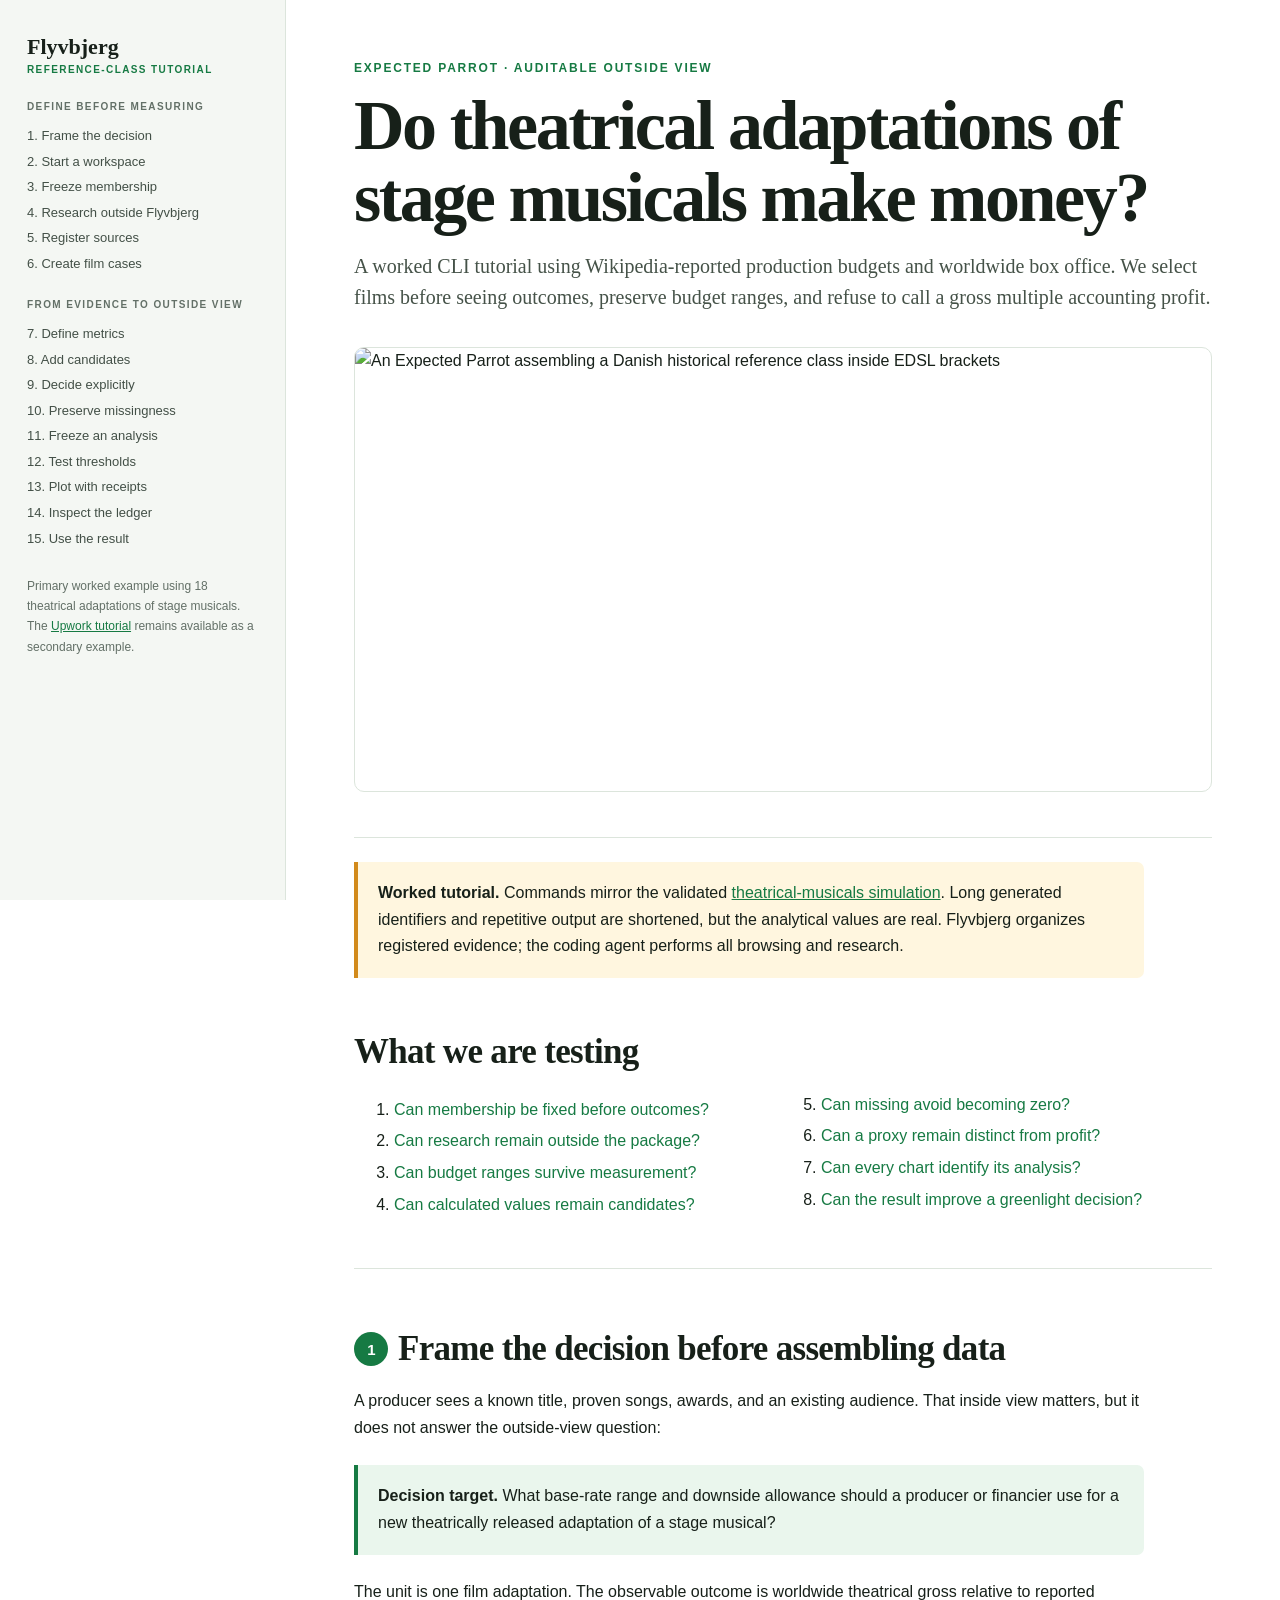
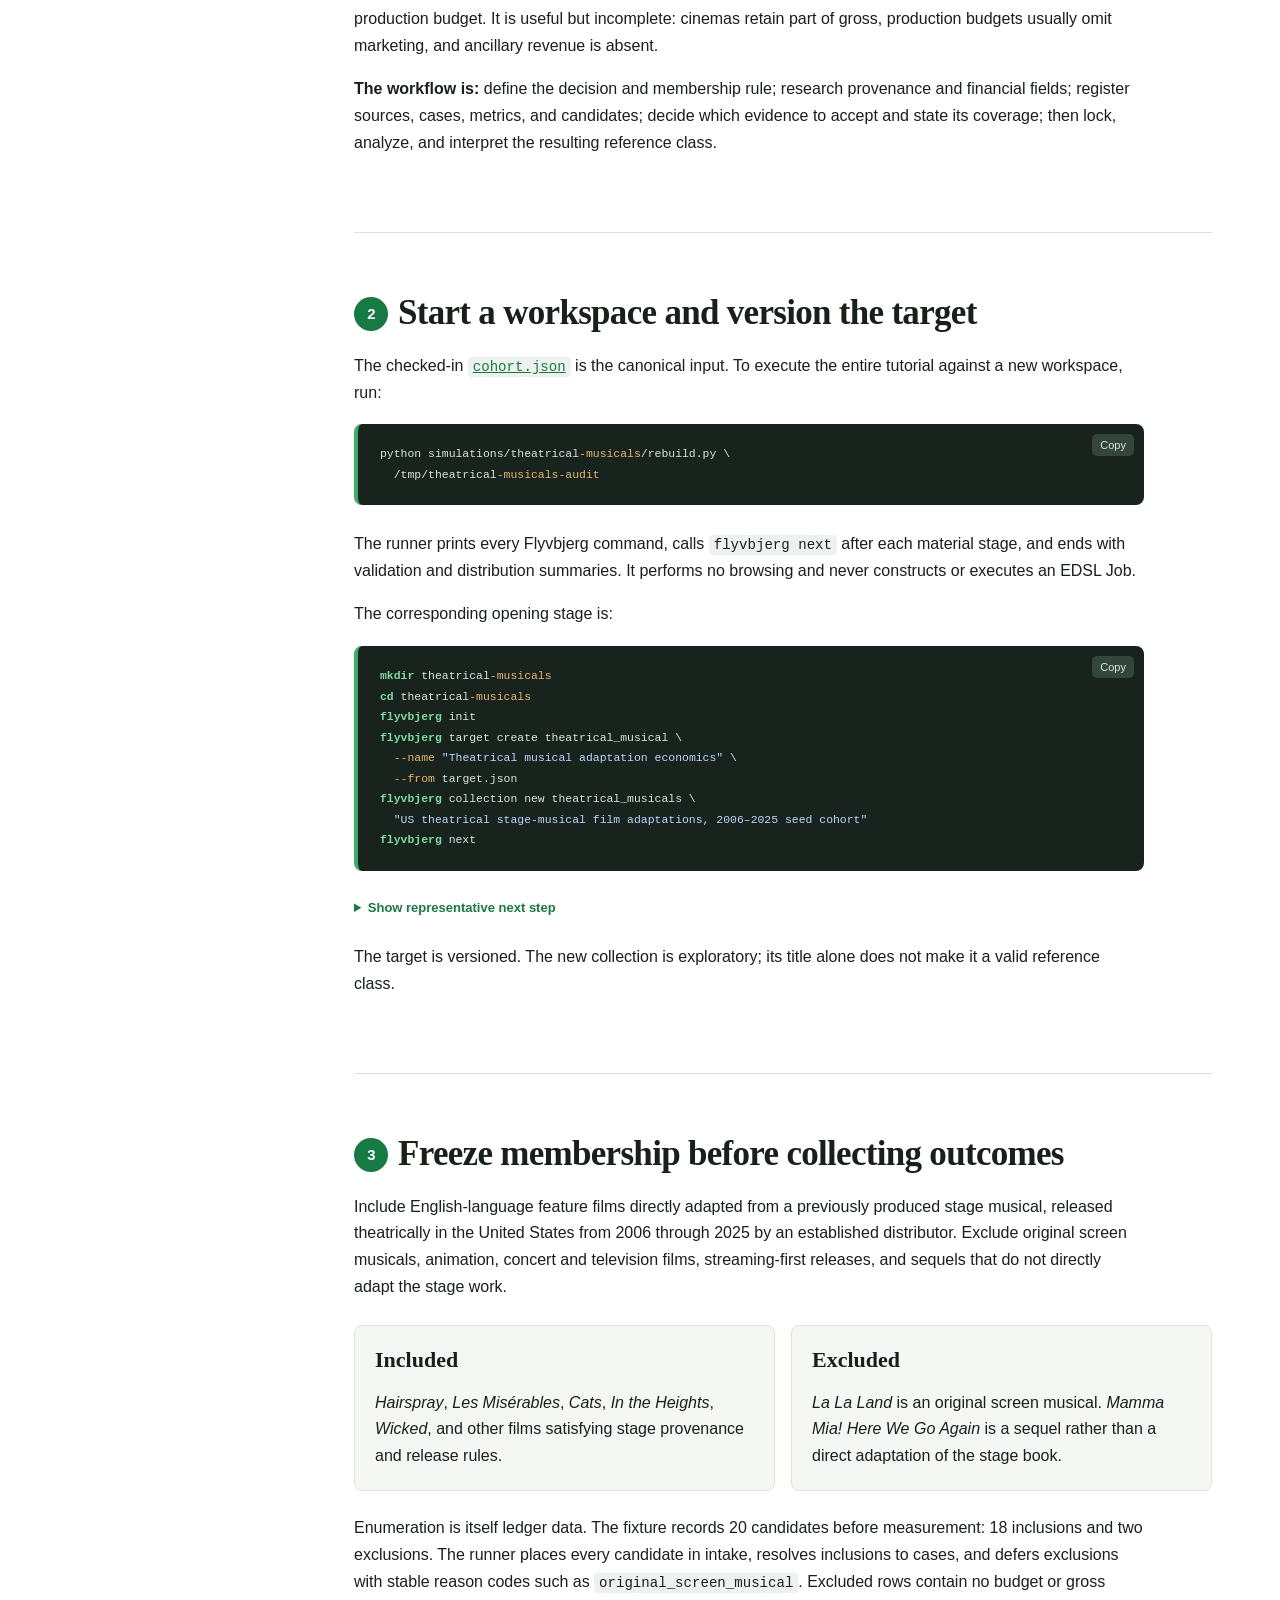
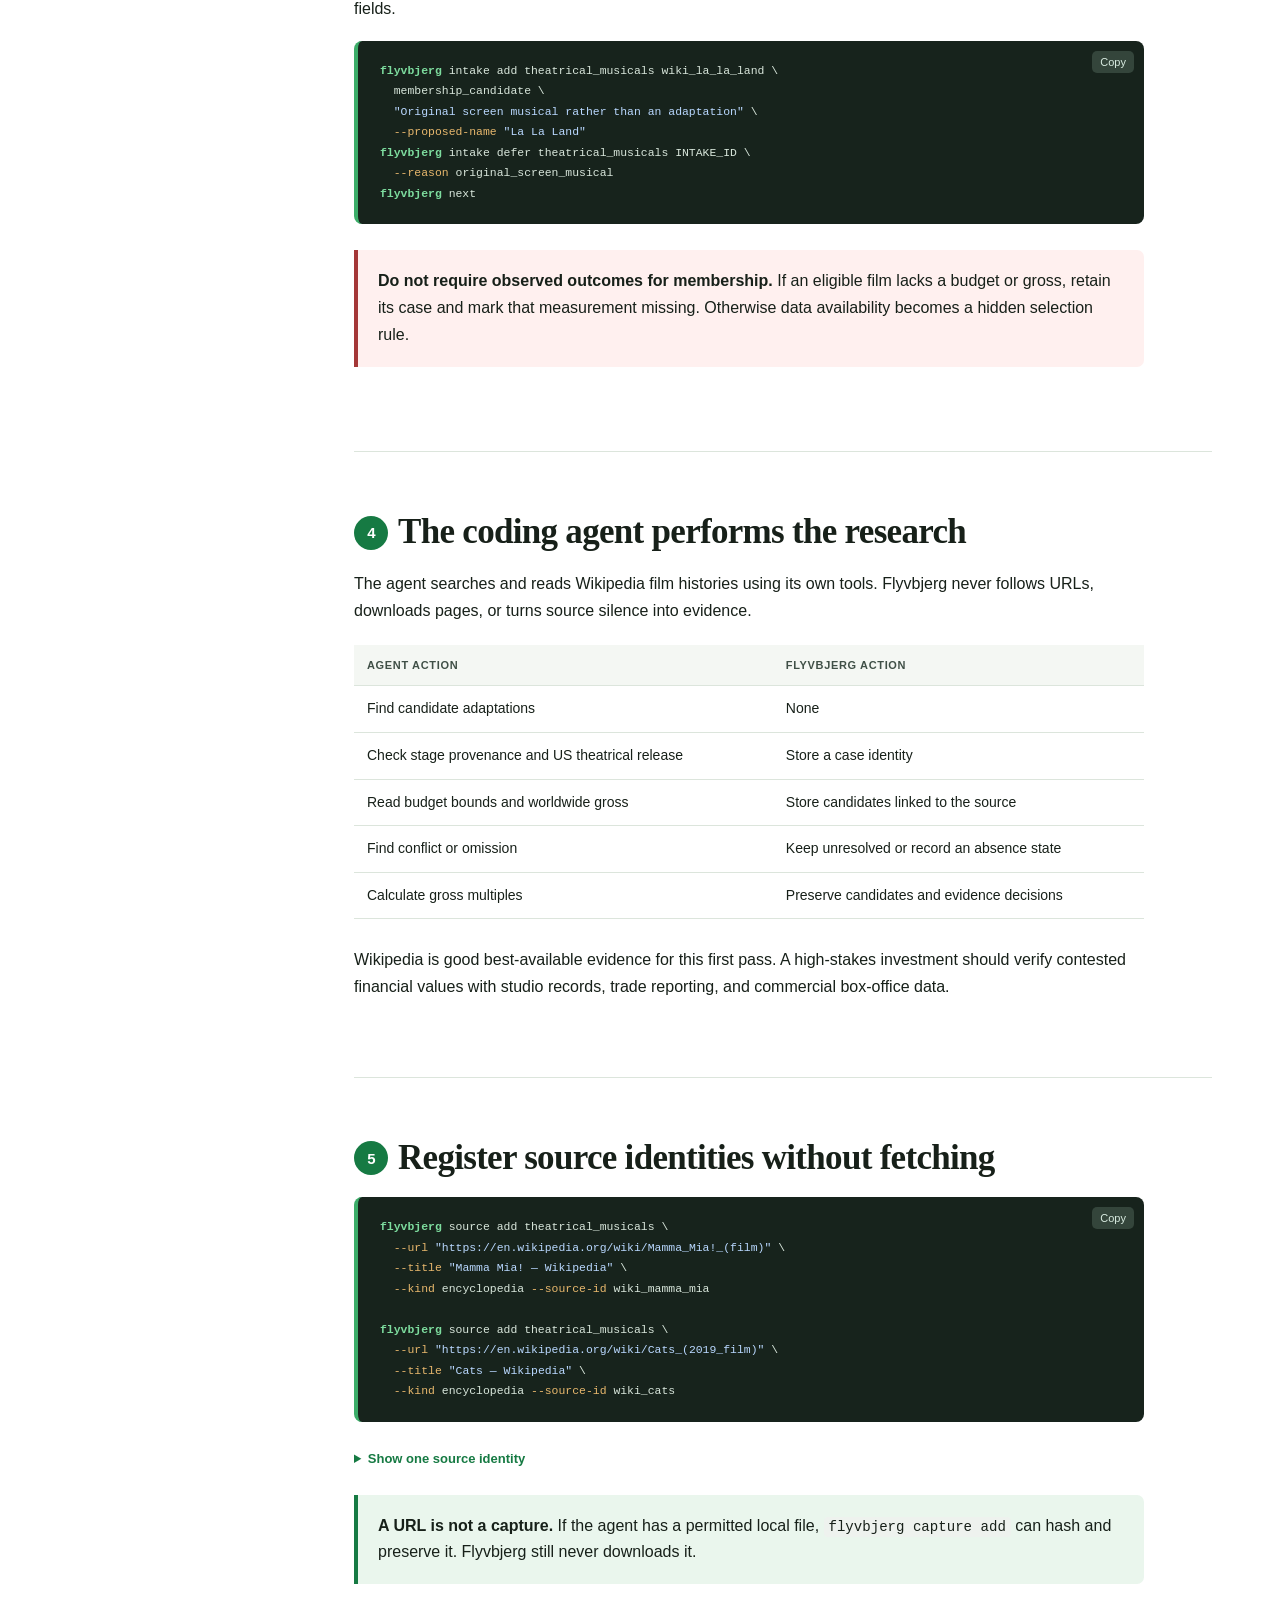
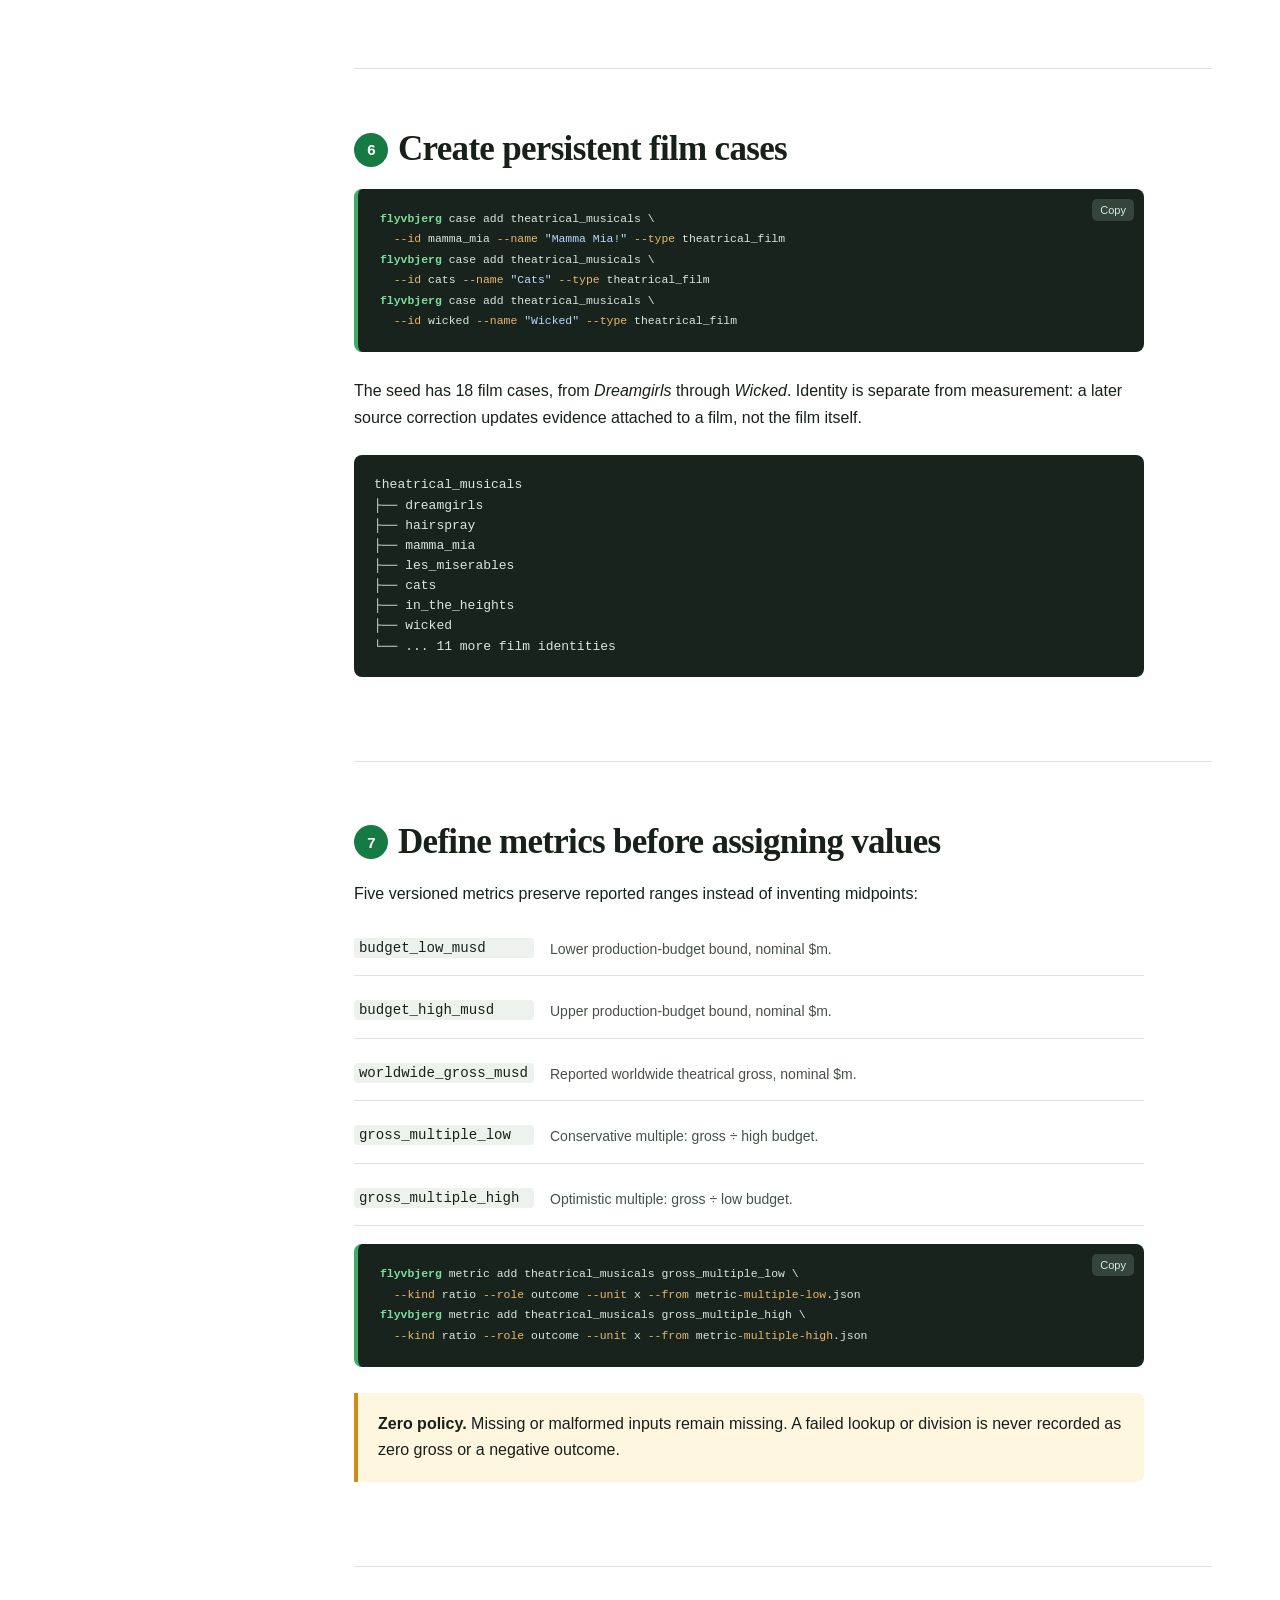
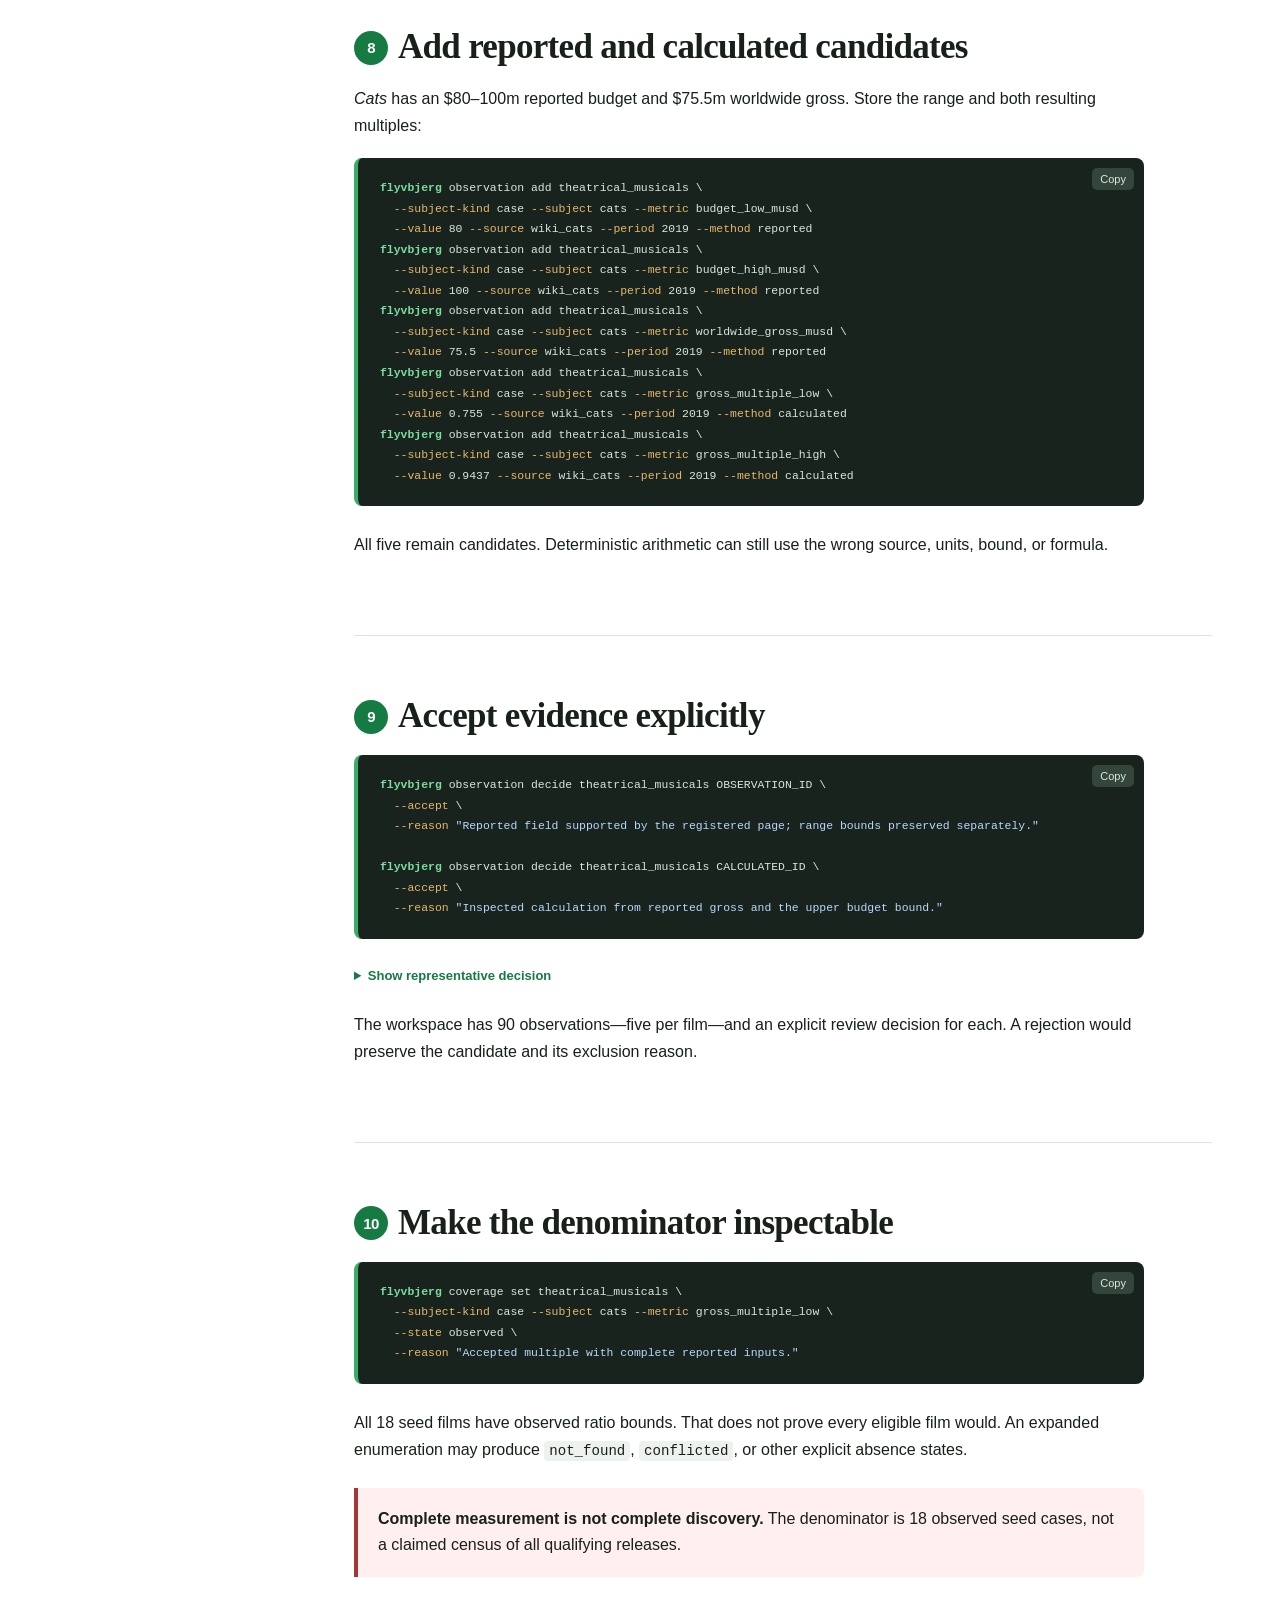
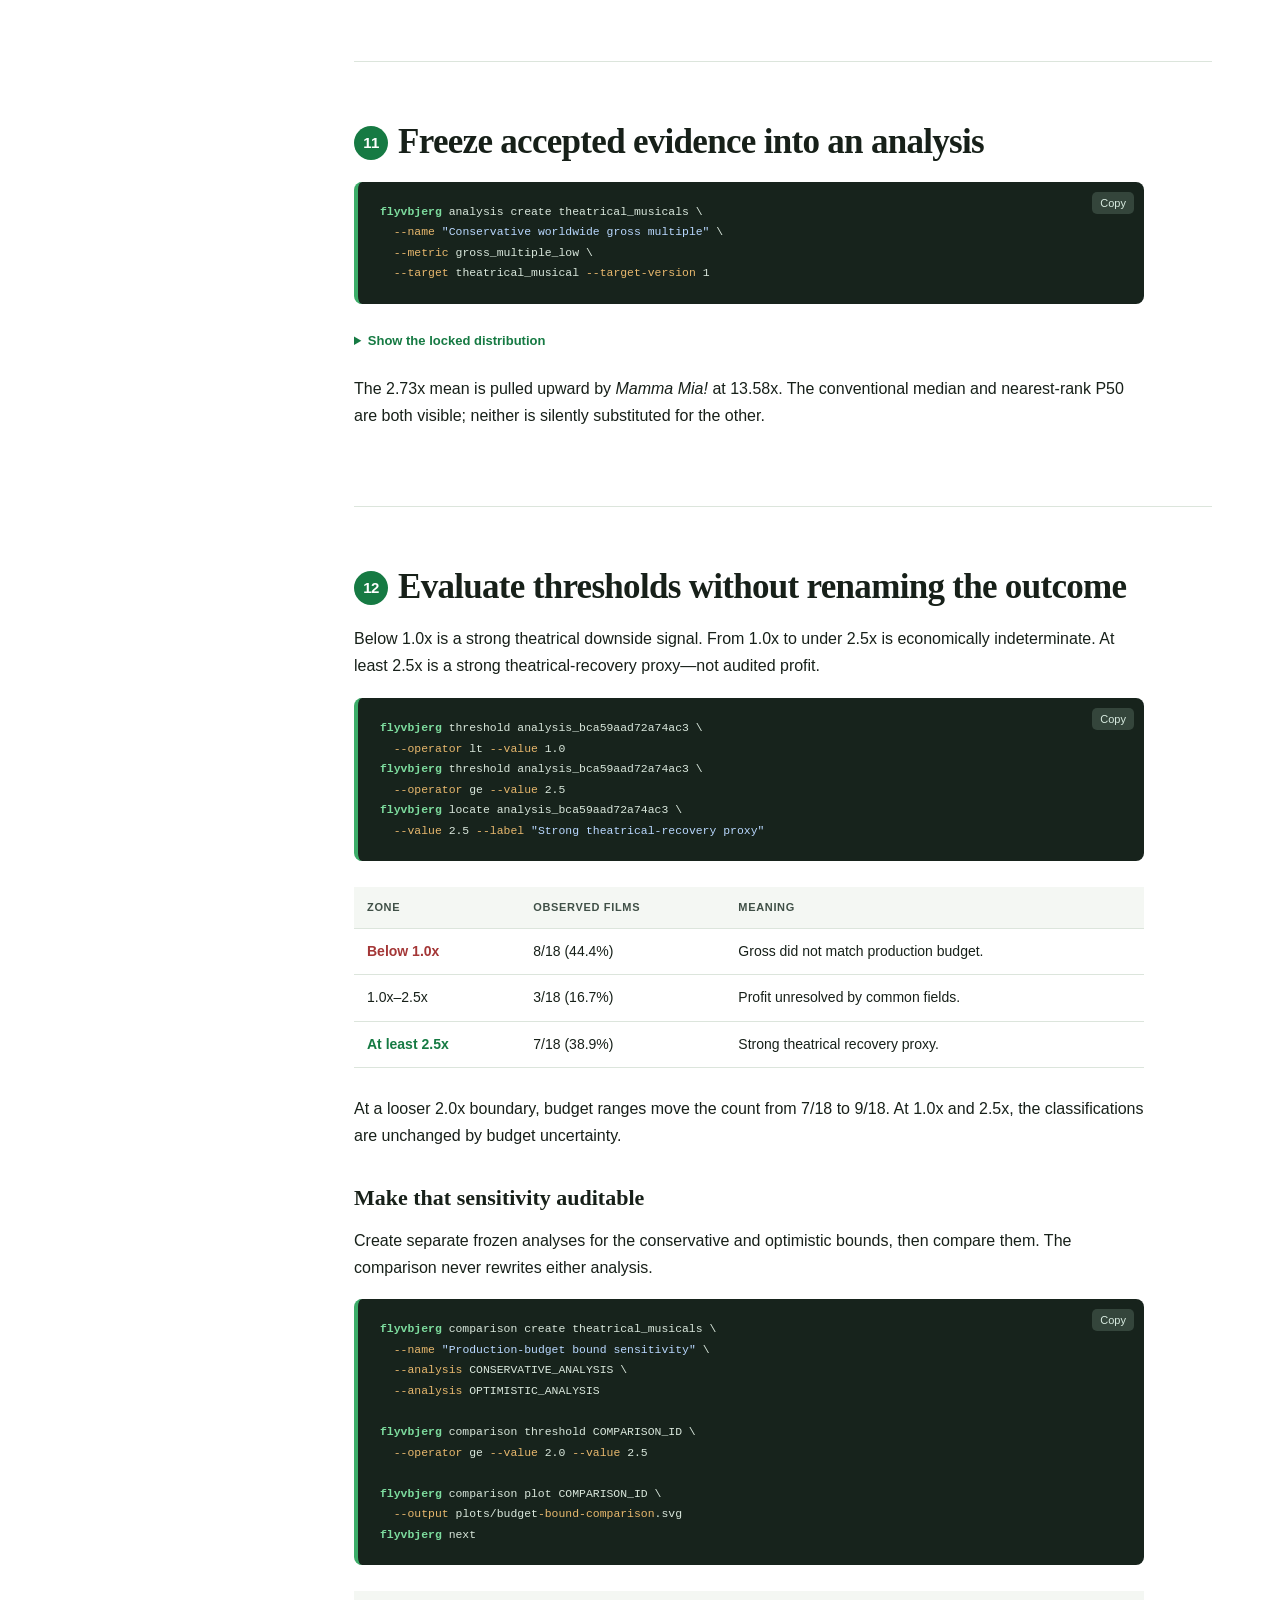
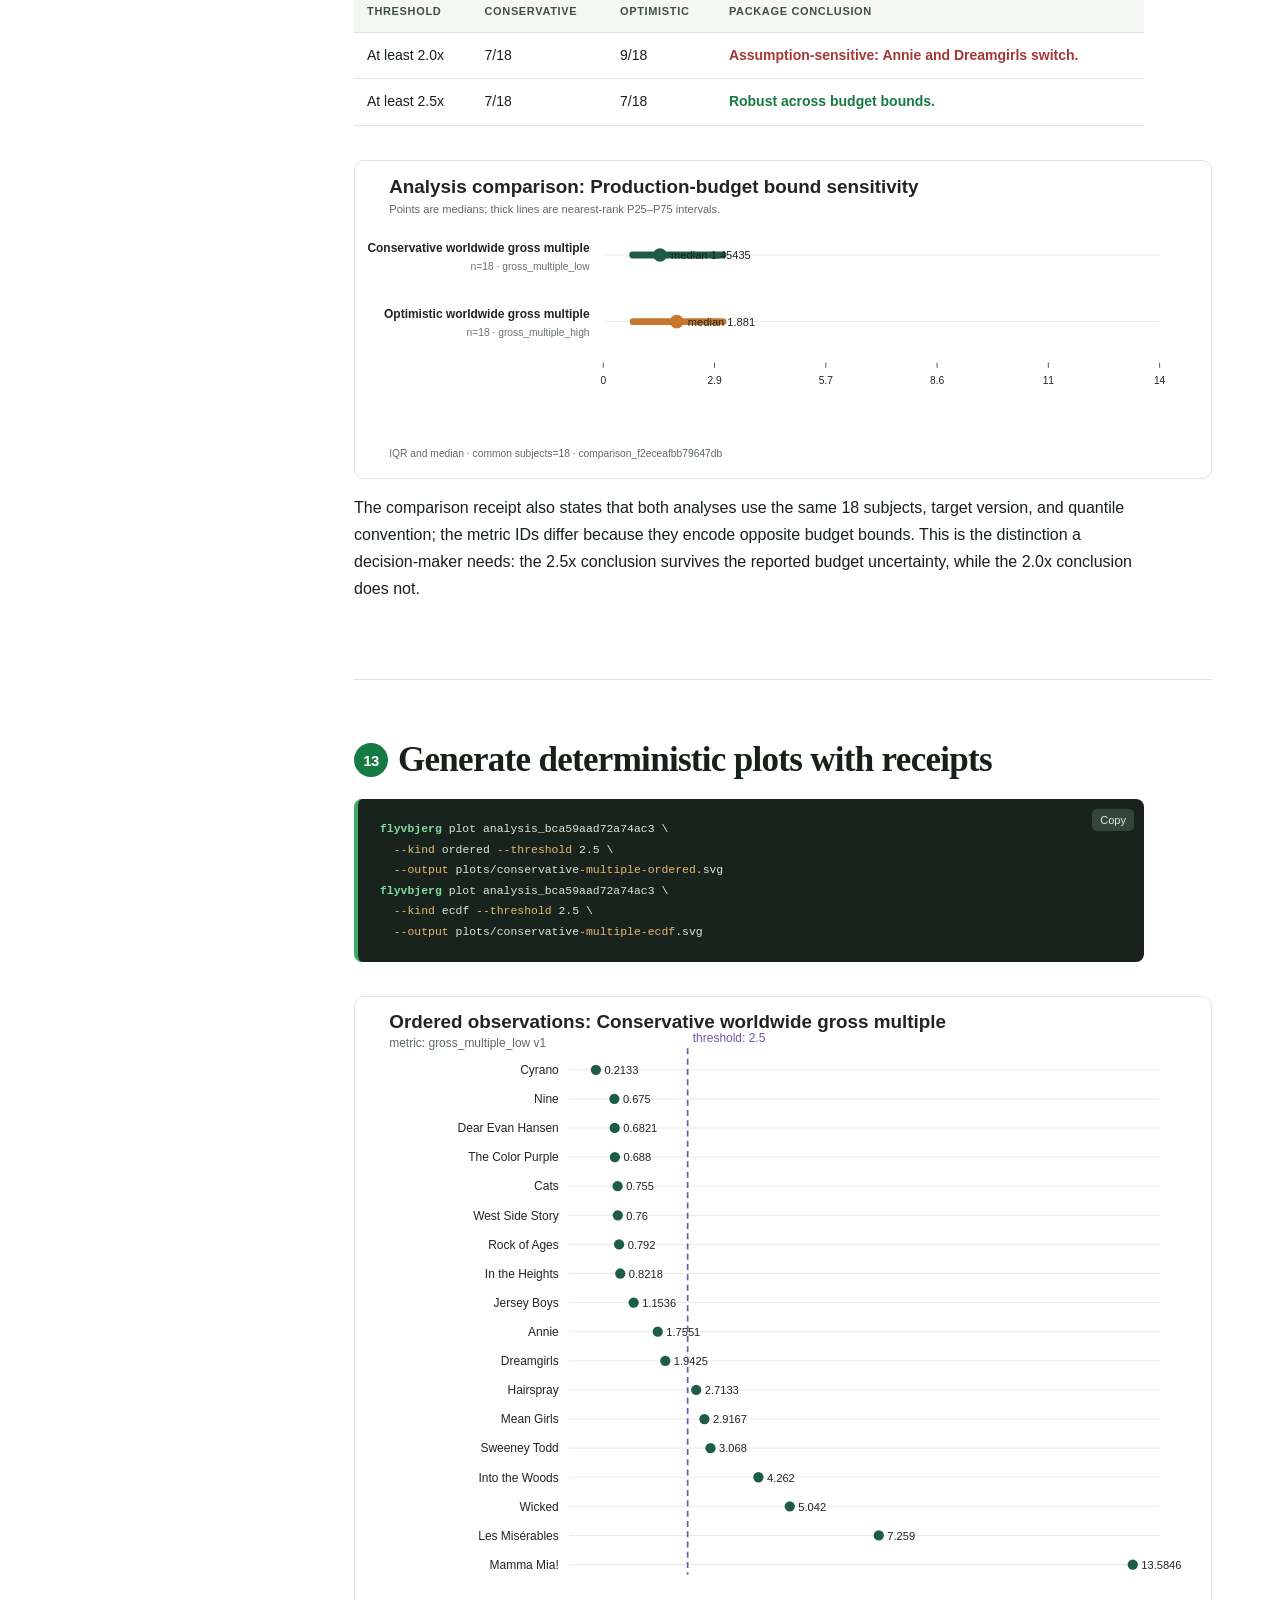
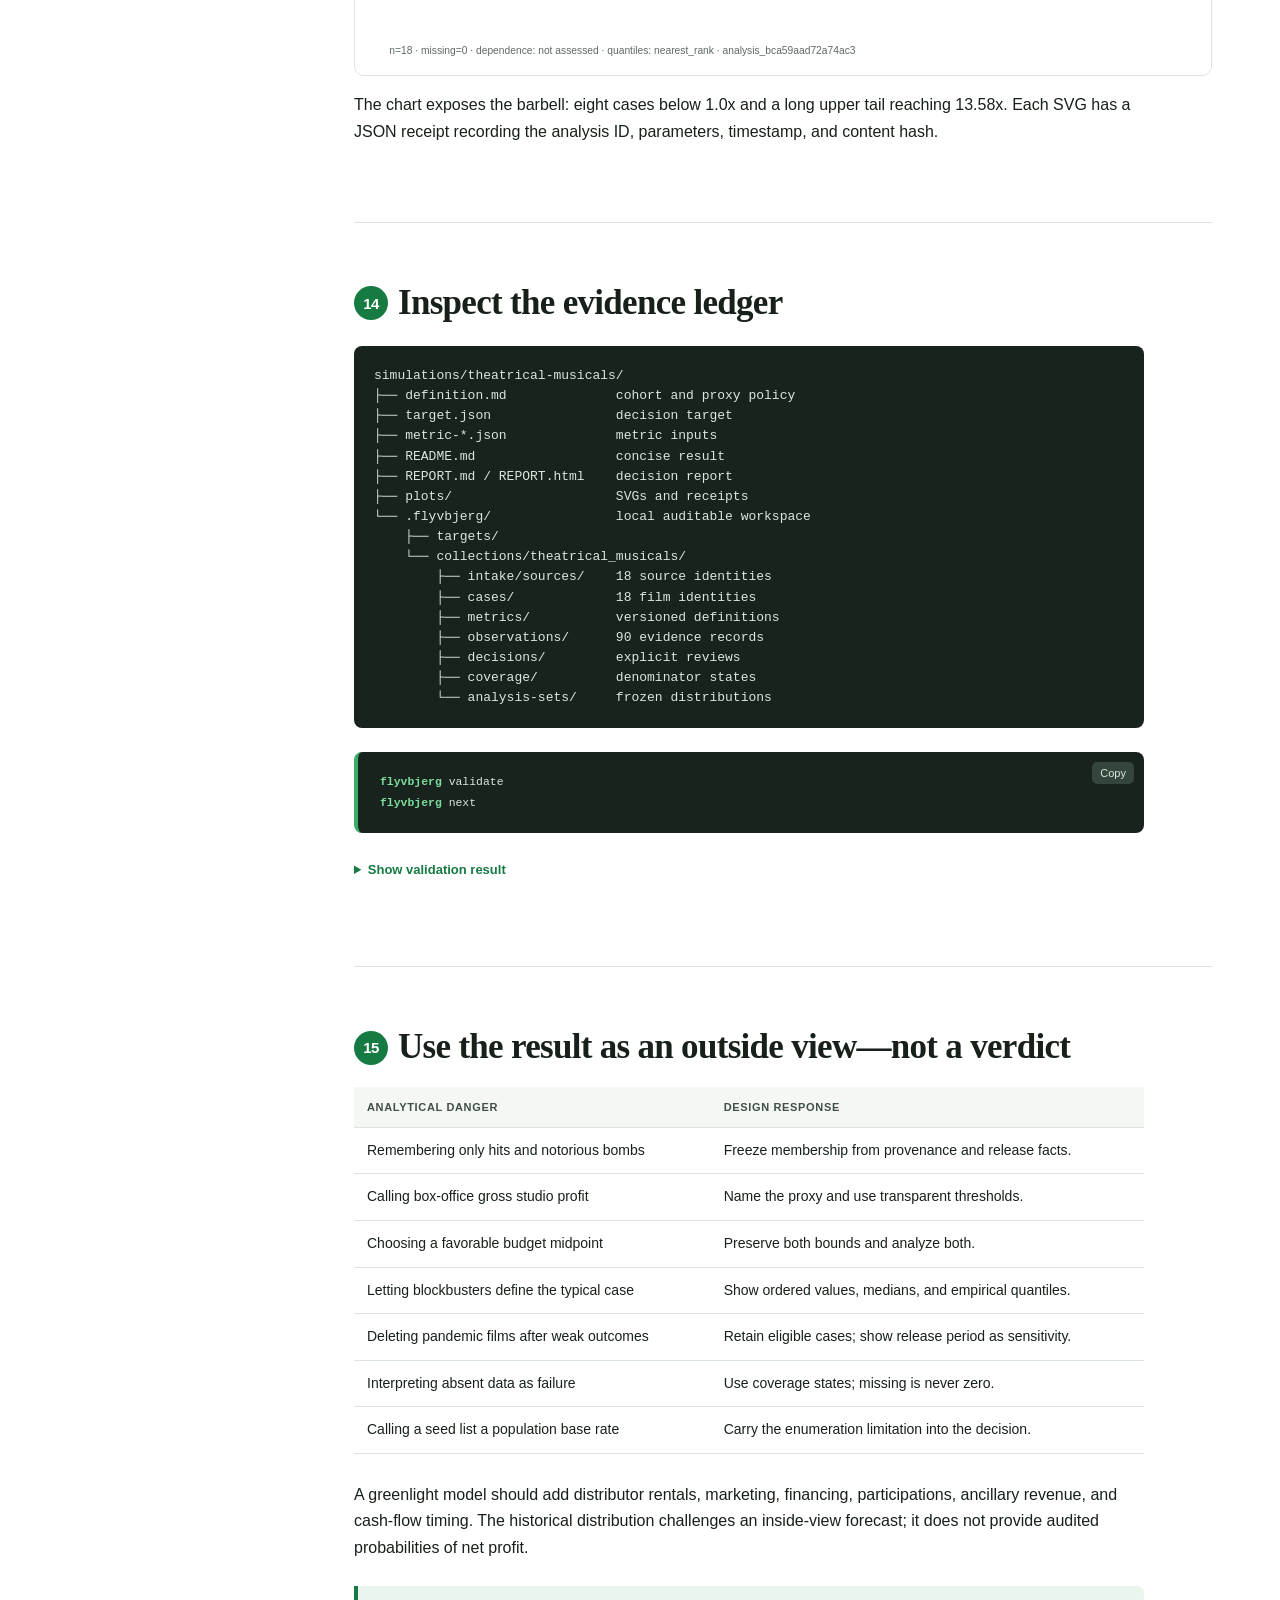
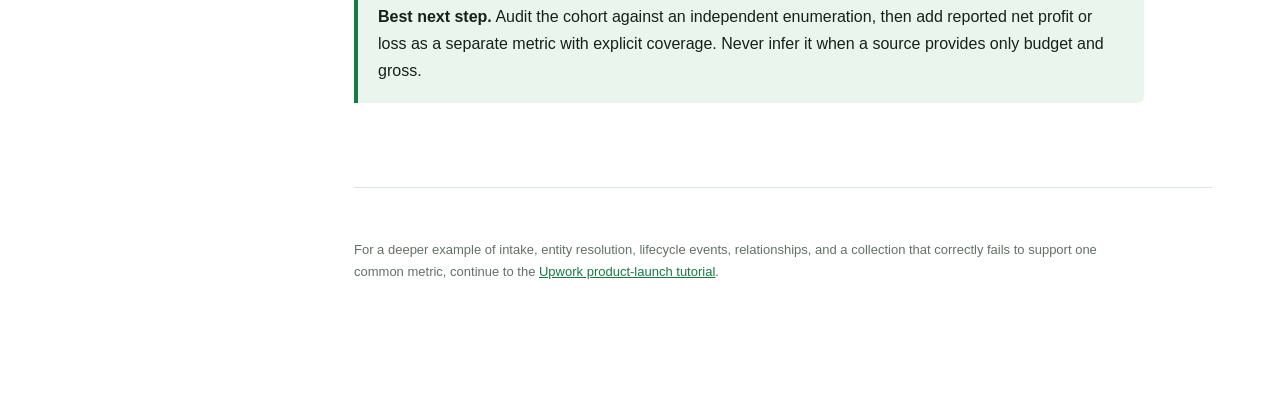
==== commit cace9c93: "Add auditable analysis comparisons" ====
--- a/docs/index.html
+++ b/docs/index.html
@@ -278,6 +278,25 @@
       <tr><td class="good">At least 2.5x</td><td>7/18 (38.9%)</td><td>Strong theatrical recovery proxy.</td></tr>
     </tbody></table>
     <p>At a looser 2.0x boundary, budget ranges move the count from 7/18 to 9/18. At 1.0x and 2.5x, the classifications are unchanged by budget uncertainty.</p>
+    <h3>Make that sensitivity auditable</h3>
+    <p>Create separate frozen analyses for the conservative and optimistic bounds, then compare them. The comparison never rewrites either analysis.</p>
+    <pre class="command"><code>flyvbjerg comparison create theatrical_musicals \
+  --name "Production-budget bound sensitivity" \
+  --analysis CONSERVATIVE_ANALYSIS \
+  --analysis OPTIMISTIC_ANALYSIS
+
+flyvbjerg comparison threshold COMPARISON_ID \
+  --operator ge --value 2.0 --value 2.5
+
+flyvbjerg comparison plot COMPARISON_ID \
+  --output plots/budget-bound-comparison.svg
+flyvbjerg next</code></pre>
+    <table><thead><tr><th>Threshold</th><th>Conservative</th><th>Optimistic</th><th>Package conclusion</th></tr></thead><tbody>
+      <tr><td>At least 2.0x</td><td>7/18</td><td>9/18</td><td class="bad">Assumption-sensitive: Annie and Dreamgirls switch.</td></tr>
+      <tr><td>At least 2.5x</td><td>7/18</td><td>7/18</td><td class="good">Robust across budget bounds.</td></tr>
+    </tbody></table>
+    <img class="hero-art" src="musical-budget-bound-comparison.svg" alt="Comparison of conservative and optimistic worldwide gross-multiple distributions" width="1000" height="371">
+    <p>The comparison receipt also states that both analyses use the same 18 subjects, target version, and quantile convention; the metric IDs differ because they encode opposite budget bounds. This is the distinction a decision-maker needs: the 2.5x conclusion survives the reported budget uncertainty, while the 2.0x conclusion does not.</p>
   </section>
 
   <section id="plots">
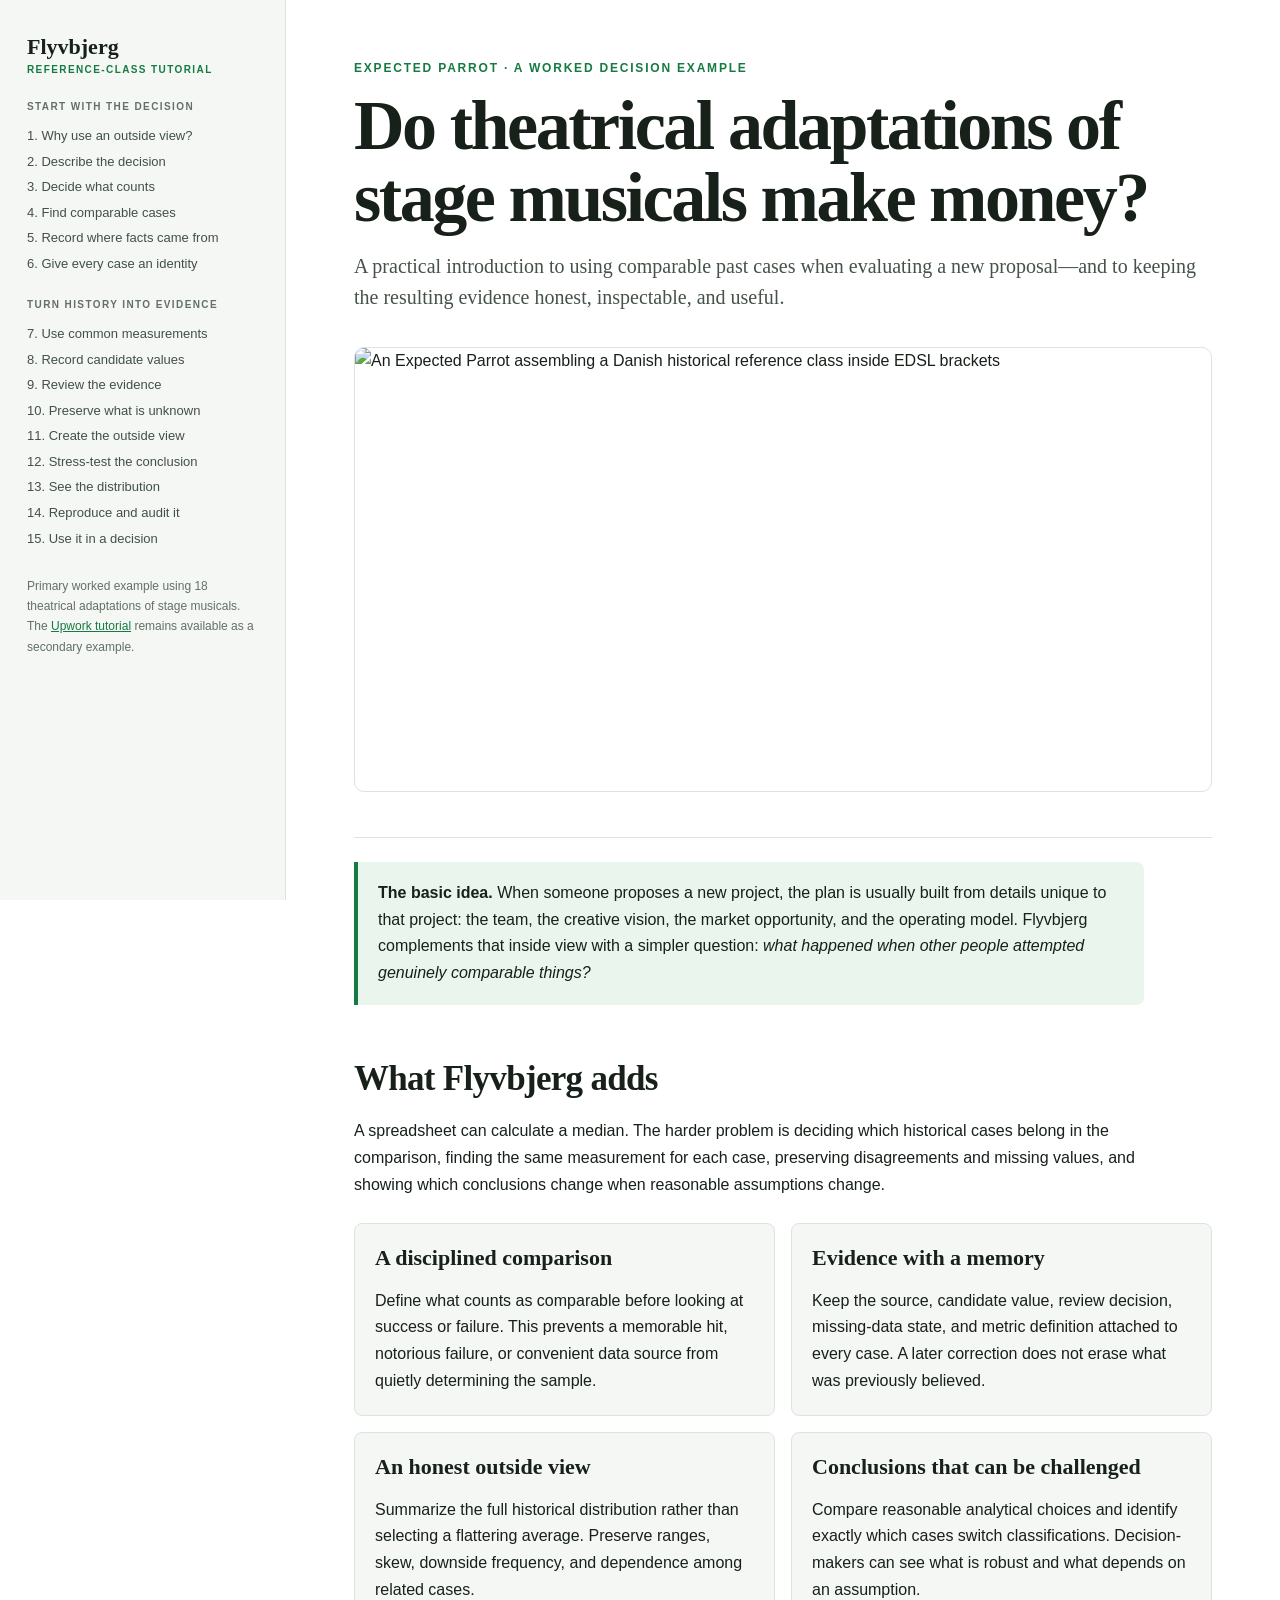
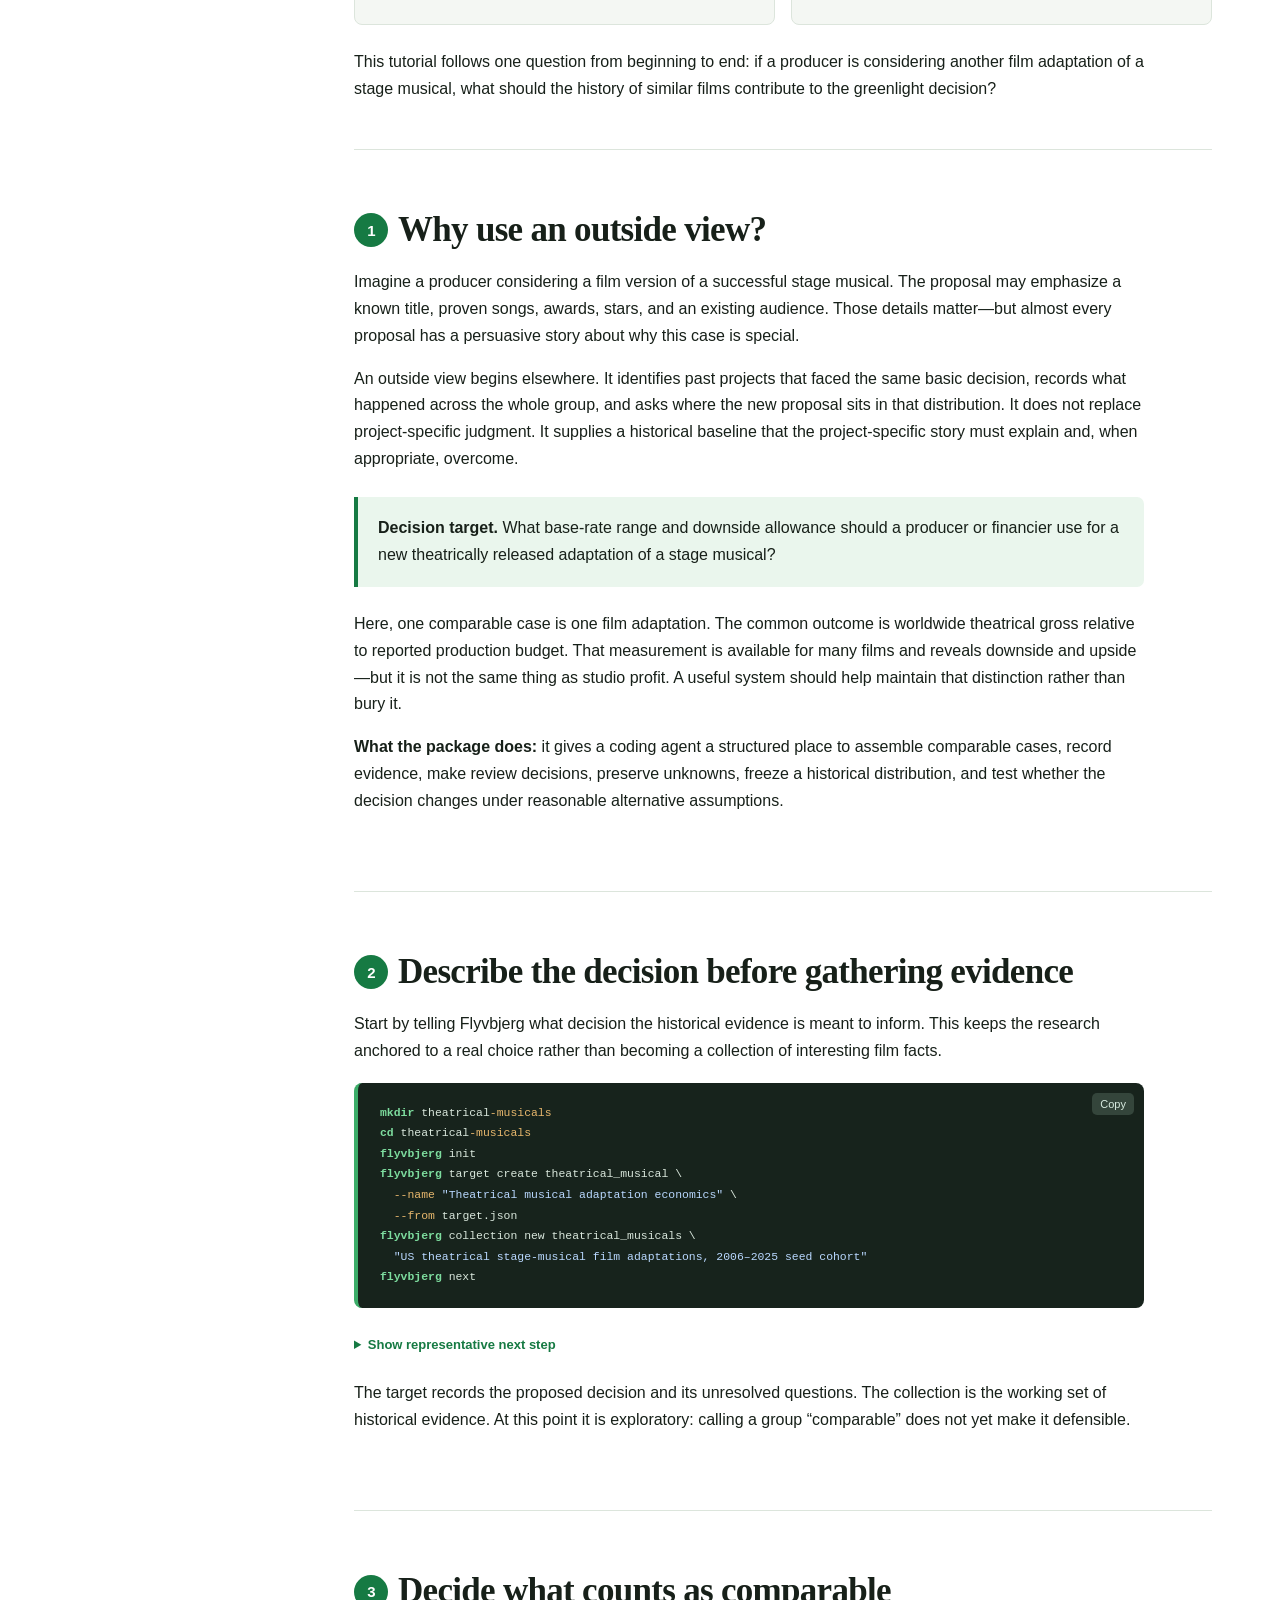
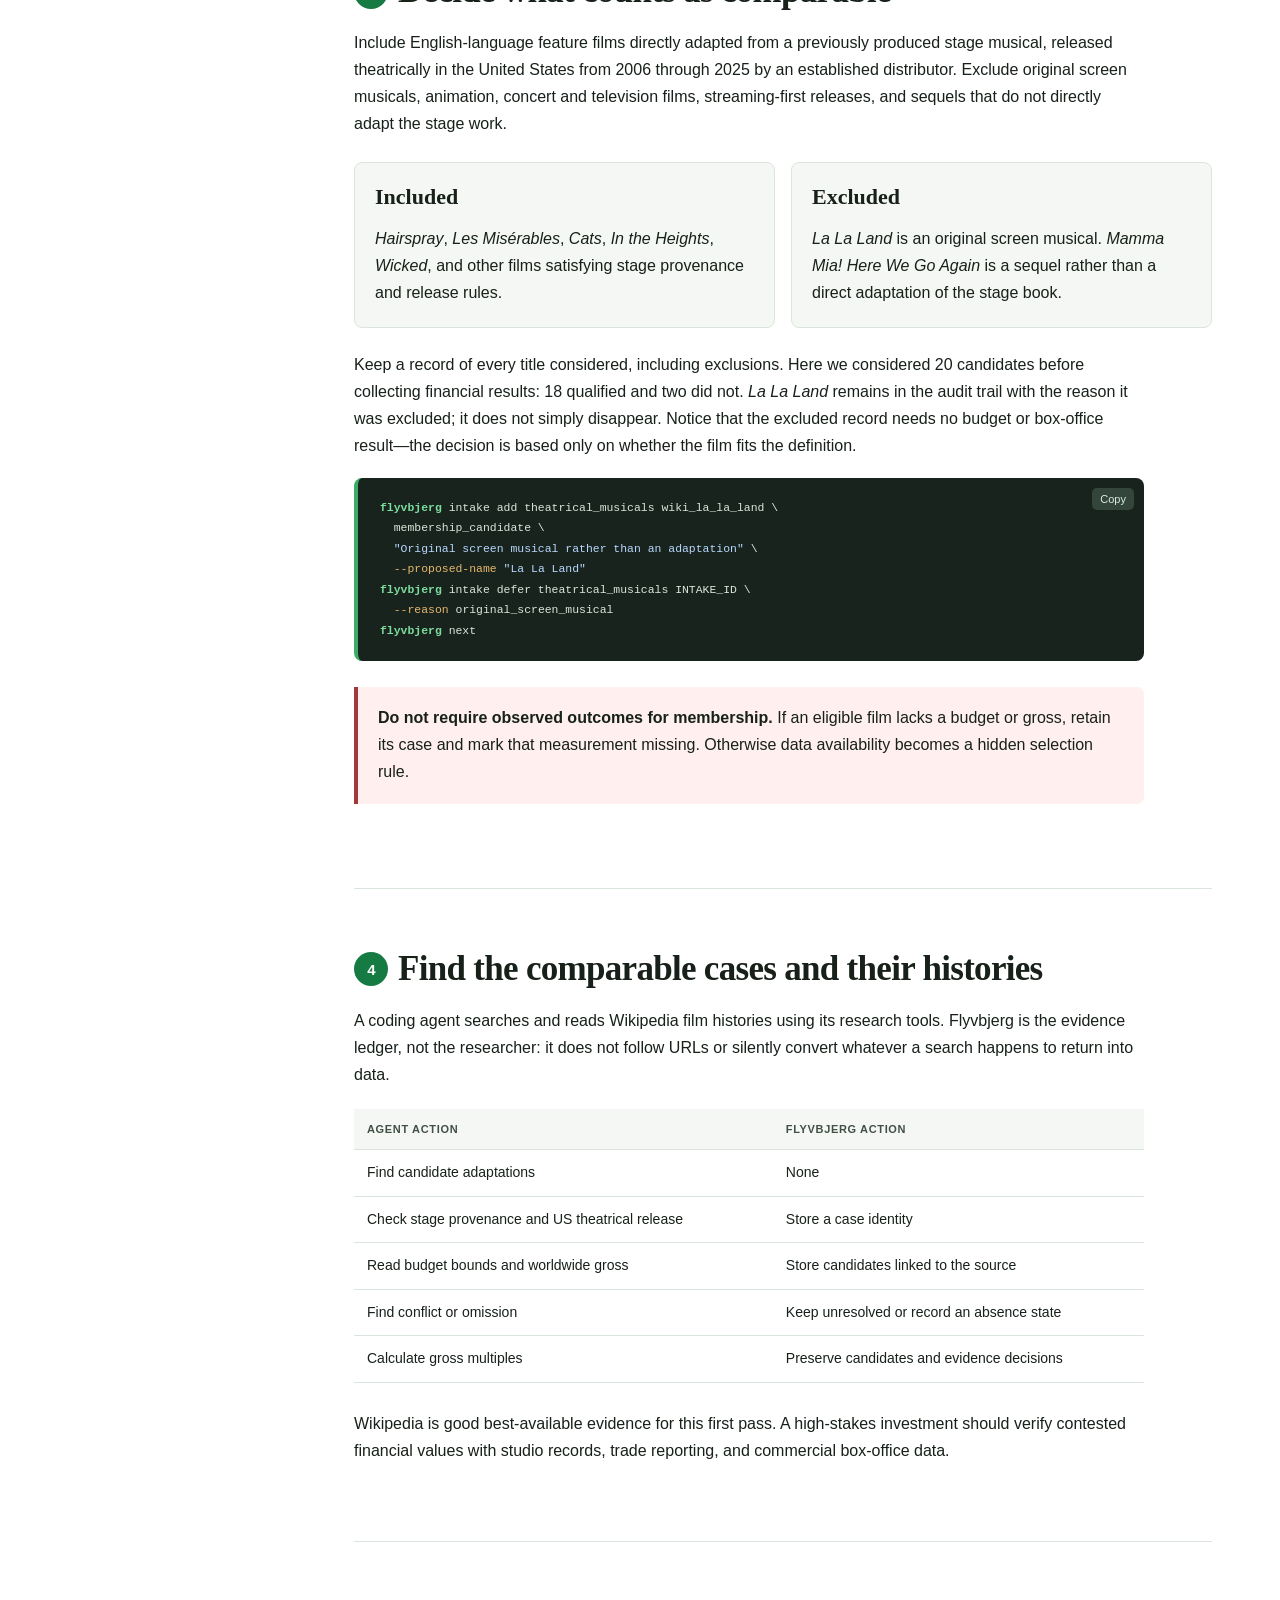
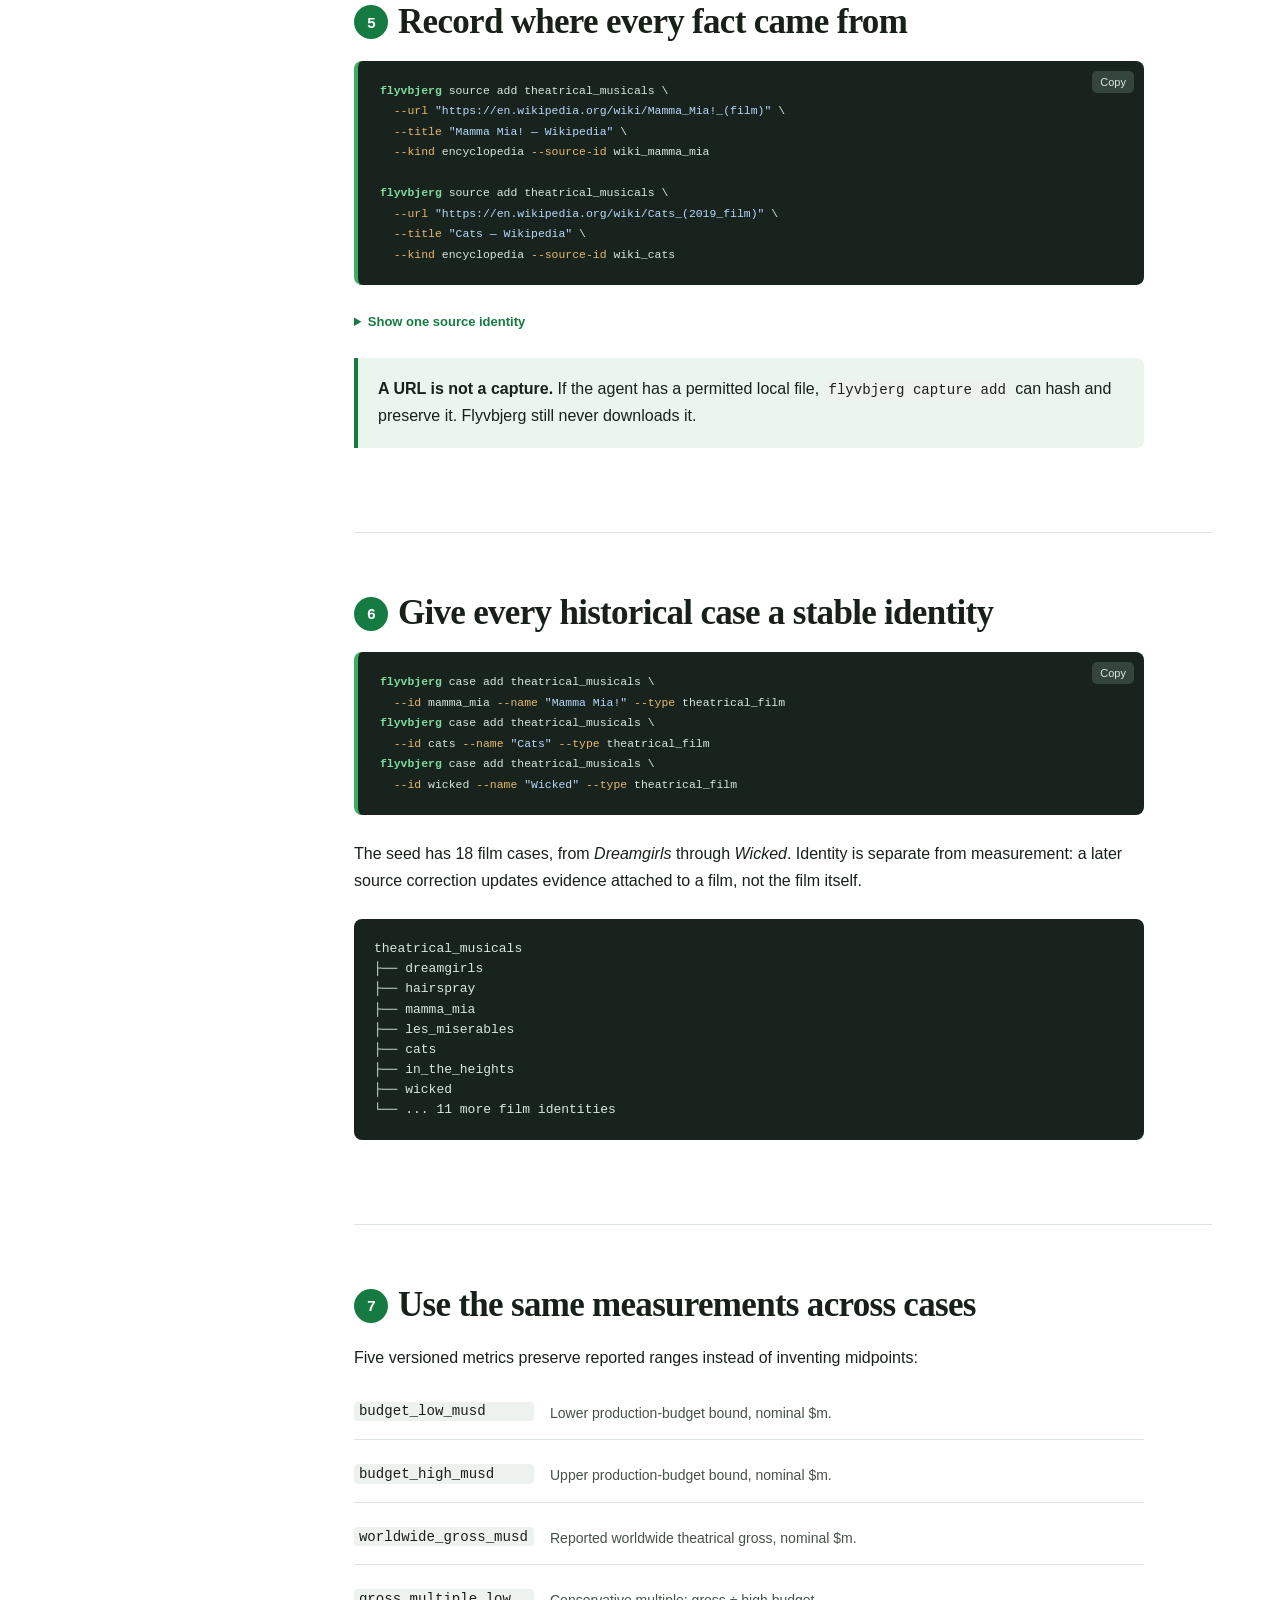
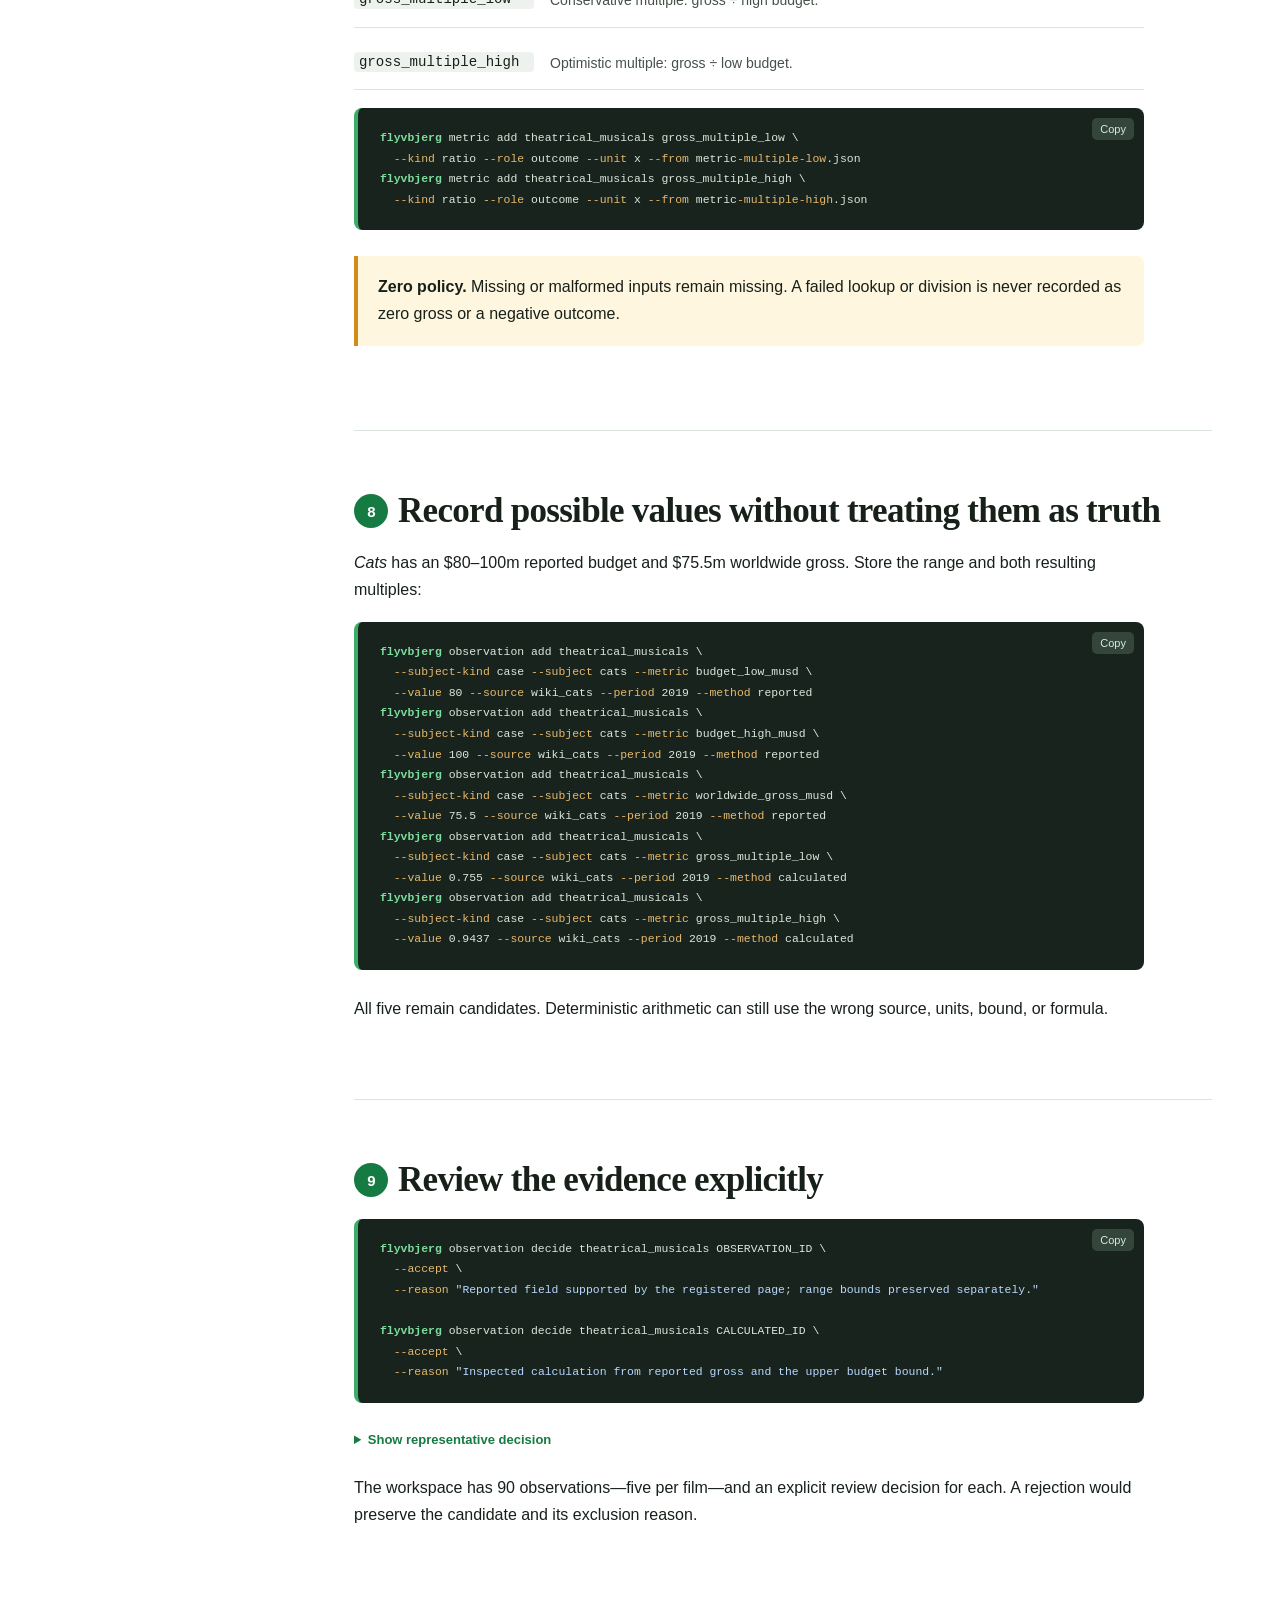
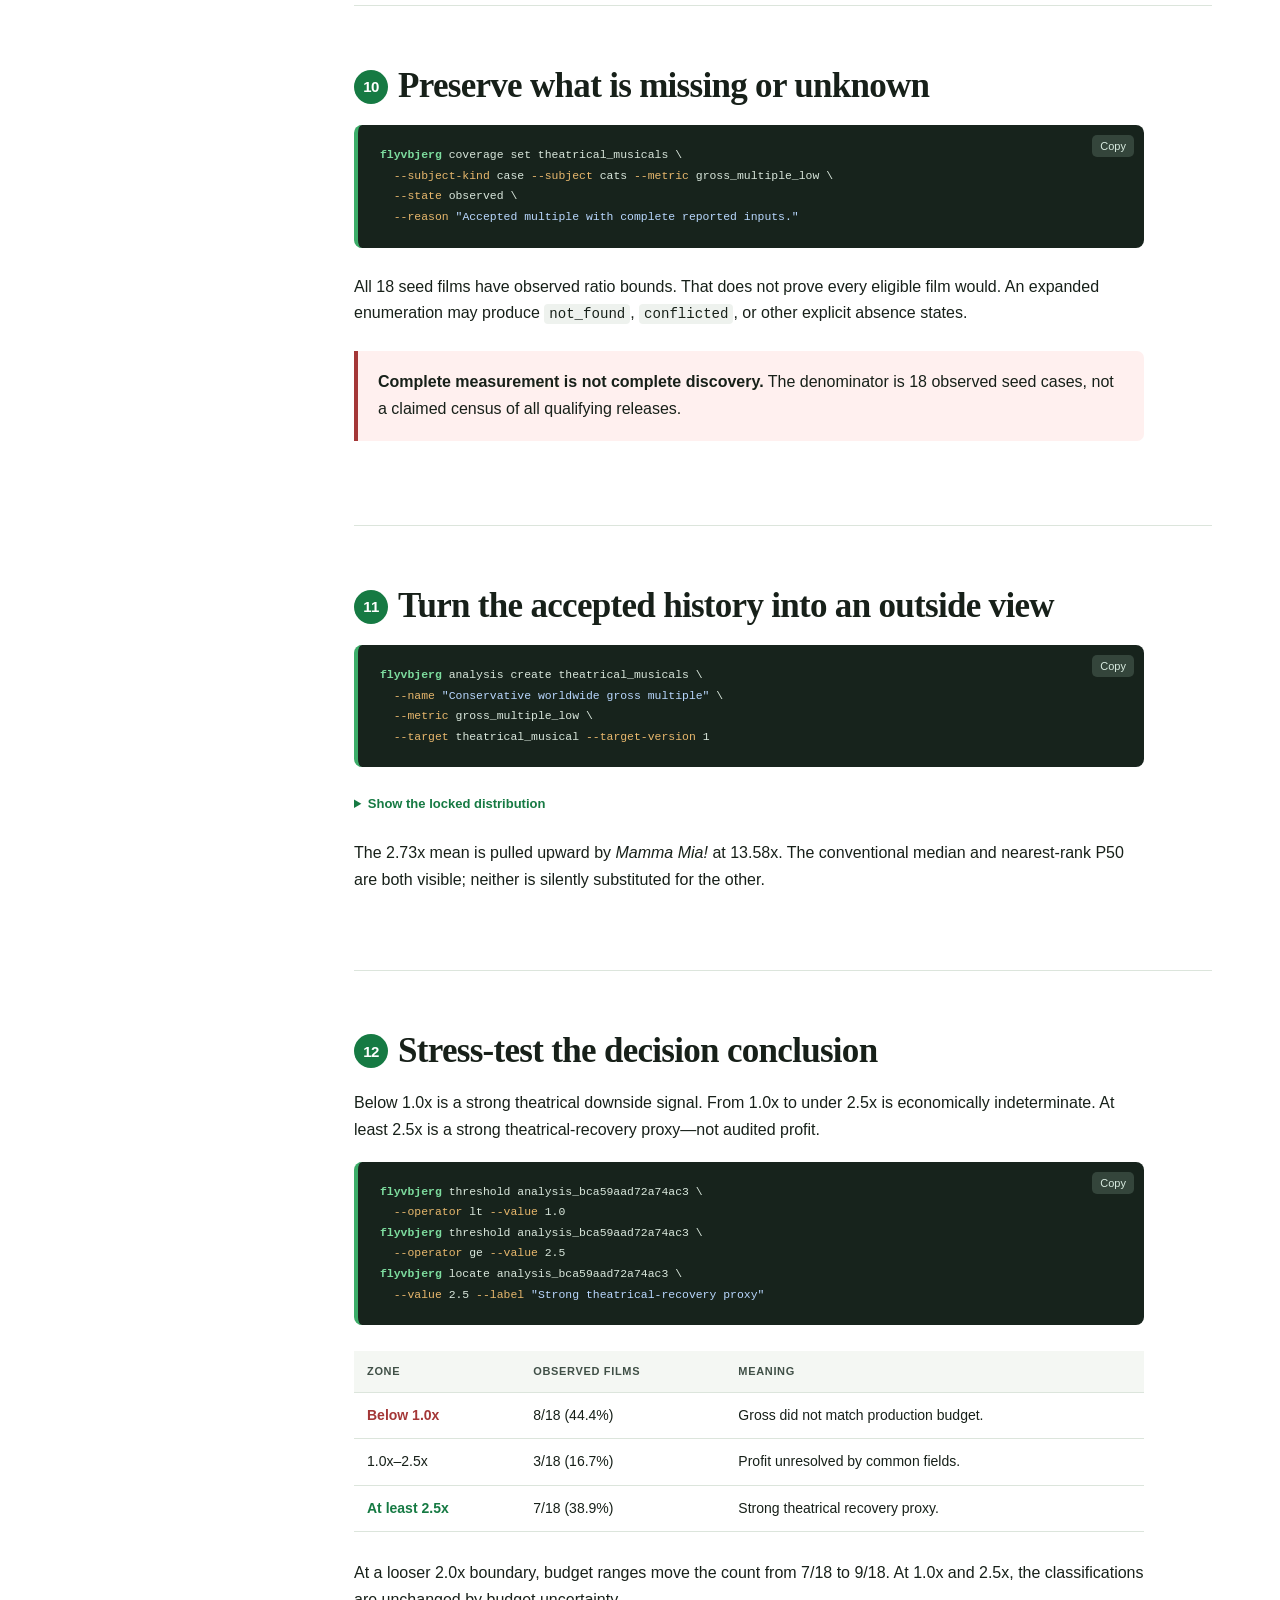
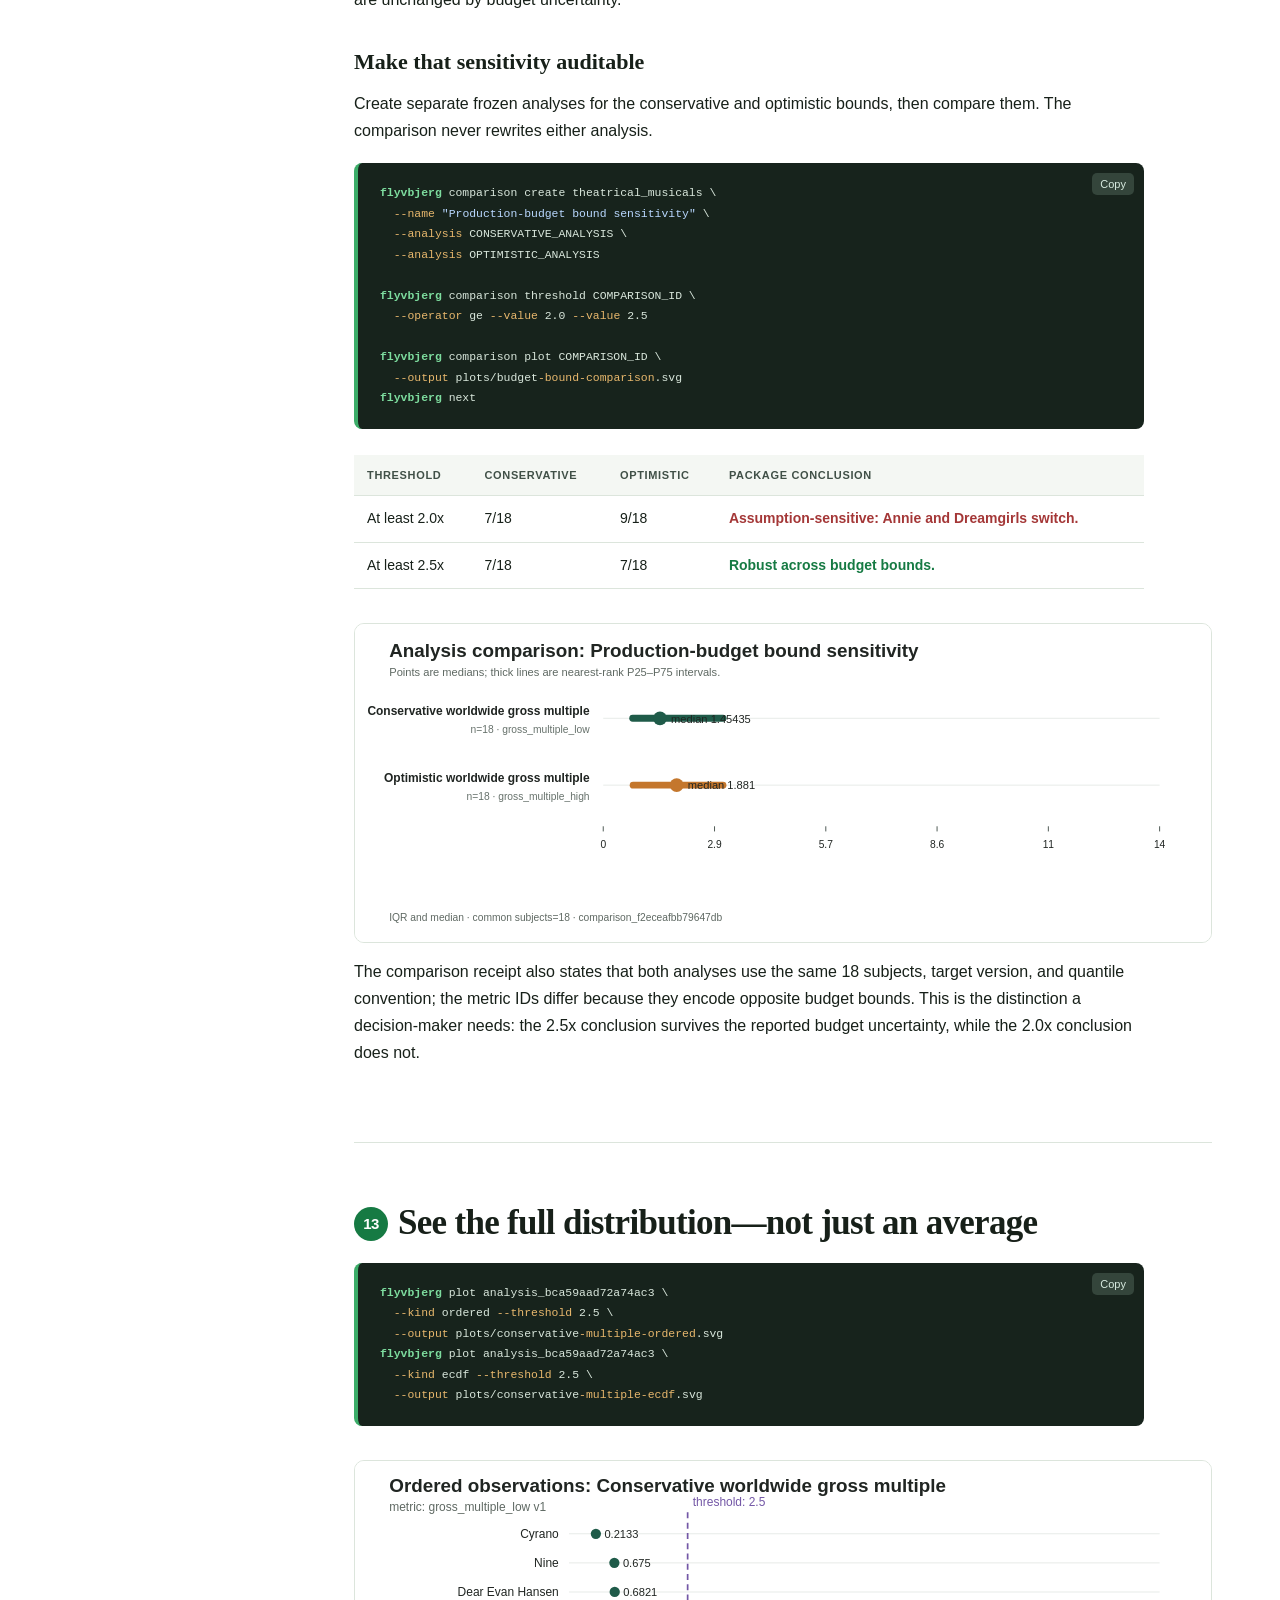
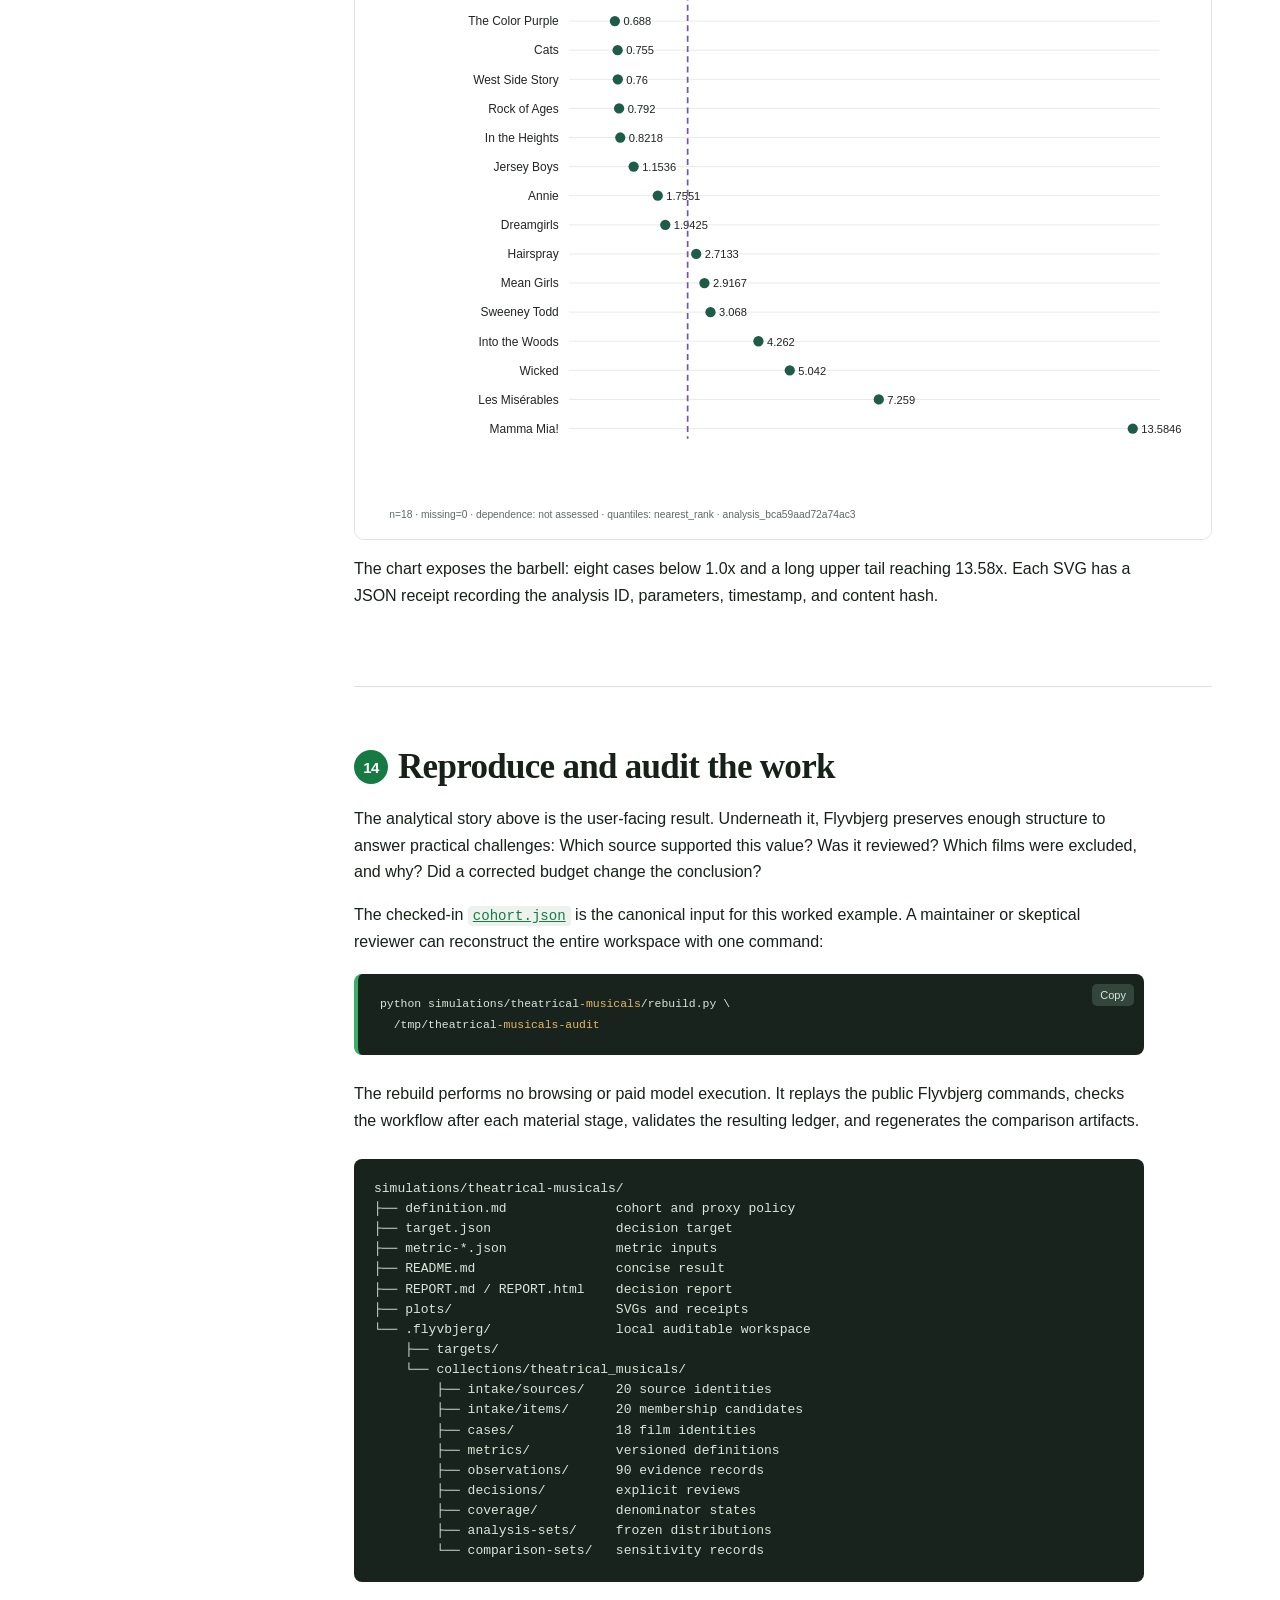
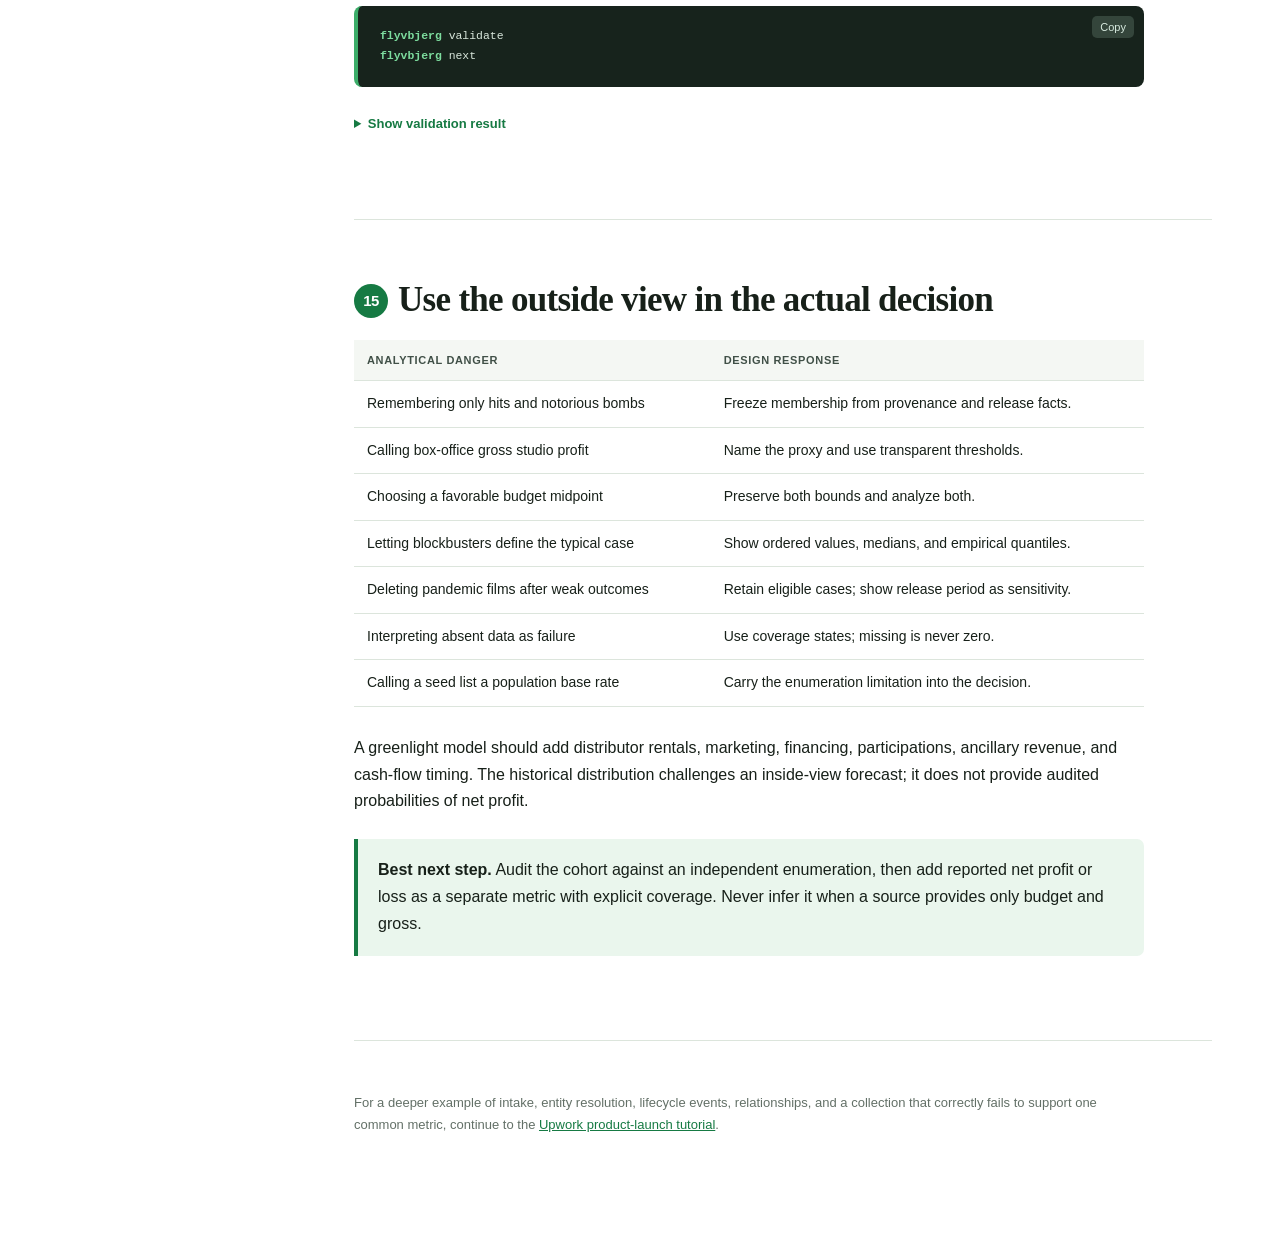
==== commit d4f6154d: "Reframe tutorial around decision value" ====
--- a/docs/index.html
+++ b/docs/index.html
@@ -24,65 +24,60 @@
 <nav aria-label="Tutorial contents">
   <a class="brand" href="#top">Flyvbjerg <span>Reference-class tutorial</span></a>
   <button class="nav-toggle" type="button" aria-expanded="false">Show tutorial contents</button>
-  <div class="part">Define before measuring</div>
-  <a href="#orientation">1. Frame the decision</a>
-  <a href="#workspace">2. Start a workspace</a>
-  <a href="#cohort">3. Freeze membership</a>
-  <a href="#research">4. Research outside Flyvbjerg</a>
-  <a href="#sources">5. Register sources</a>
-  <a href="#cases">6. Create film cases</a>
-  <div class="part">From evidence to outside view</div>
-  <a href="#metrics">7. Define metrics</a>
-  <a href="#observations">8. Add candidates</a>
-  <a href="#decisions">9. Decide explicitly</a>
-  <a href="#coverage">10. Preserve missingness</a>
-  <a href="#analysis">11. Freeze an analysis</a>
-  <a href="#thresholds">12. Test thresholds</a>
-  <a href="#plots">13. Plot with receipts</a>
-  <a href="#files">14. Inspect the ledger</a>
-  <a href="#lessons">15. Use the result</a>
+  <div class="part">Start with the decision</div>
+  <a href="#orientation">1. Why use an outside view?</a>
+  <a href="#workspace">2. Describe the decision</a>
+  <a href="#cohort">3. Decide what counts</a>
+  <a href="#research">4. Find comparable cases</a>
+  <a href="#sources">5. Record where facts came from</a>
+  <a href="#cases">6. Give every case an identity</a>
+  <div class="part">Turn history into evidence</div>
+  <a href="#metrics">7. Use common measurements</a>
+  <a href="#observations">8. Record candidate values</a>
+  <a href="#decisions">9. Review the evidence</a>
+  <a href="#coverage">10. Preserve what is unknown</a>
+  <a href="#analysis">11. Create the outside view</a>
+  <a href="#thresholds">12. Stress-test the conclusion</a>
+  <a href="#plots">13. See the distribution</a>
+  <a href="#files">14. Reproduce and audit it</a>
+  <a href="#lessons">15. Use it in a decision</a>
   <div class="small">Primary worked example using 18 theatrical adaptations of stage musicals. The <a href="upwork-product-launches.html">Upwork tutorial</a> remains available as a secondary example.</div>
 </nav>
 
 <main><article id="top">
   <header>
-    <div class="eyebrow">Expected Parrot · Auditable outside view</div>
+    <div class="eyebrow">Expected Parrot · A worked decision example</div>
     <h1>Do theatrical adaptations of stage musicals make money?</h1>
-    <p class="dek">A worked CLI tutorial using Wikipedia-reported production budgets and worldwide box office. We select films before seeing outcomes, preserve budget ranges, and refuse to call a gross multiple accounting profit.</p>
+    <p class="dek">A practical introduction to using comparable past cases when evaluating a new proposal—and to keeping the resulting evidence honest, inspectable, and useful.</p>
     <img class="hero-art" src="flyvbjerg-art.png" alt="An Expected Parrot assembling a Danish historical reference class inside EDSL brackets" width="3364" height="1740">
   </header>
 
-  <div class="callout warning"><strong>Worked tutorial.</strong> Commands mirror the validated <a href="https://github.com/expectedparrot/flyvbjerg/tree/main/simulations/theatrical-musicals">theatrical-musicals simulation</a>. Long generated identifiers and repetitive output are shortened, but the analytical values are real. Flyvbjerg organizes registered evidence; the coding agent performs all browsing and research.</div>
+  <div class="callout"><strong>The basic idea.</strong> When someone proposes a new project, the plan is usually built from details unique to that project: the team, the creative vision, the market opportunity, and the operating model. Flyvbjerg complements that inside view with a simpler question: <em>what happened when other people attempted genuinely comparable things?</em></div>
 
   <section class="contents">
-    <h2>What we are testing</h2>
-    <ol>
-      <li><a href="#cohort">Can membership be fixed before outcomes?</a></li>
-      <li><a href="#research">Can research remain outside the package?</a></li>
-      <li><a href="#metrics">Can budget ranges survive measurement?</a></li>
-      <li><a href="#decisions">Can calculated values remain candidates?</a></li>
-      <li><a href="#coverage">Can missing avoid becoming zero?</a></li>
-      <li><a href="#thresholds">Can a proxy remain distinct from profit?</a></li>
-      <li><a href="#plots">Can every chart identify its analysis?</a></li>
-      <li><a href="#lessons">Can the result improve a greenlight decision?</a></li>
-    </ol>
+    <h2>What Flyvbjerg adds</h2>
+    <p>A spreadsheet can calculate a median. The harder problem is deciding which historical cases belong in the comparison, finding the same measurement for each case, preserving disagreements and missing values, and showing which conclusions change when reasonable assumptions change.</p>
+    <div class="grid">
+      <div class="card"><h3>A disciplined comparison</h3><p>Define what counts as comparable before looking at success or failure. This prevents a memorable hit, notorious failure, or convenient data source from quietly determining the sample.</p></div>
+      <div class="card"><h3>Evidence with a memory</h3><p>Keep the source, candidate value, review decision, missing-data state, and metric definition attached to every case. A later correction does not erase what was previously believed.</p></div>
+      <div class="card"><h3>An honest outside view</h3><p>Summarize the full historical distribution rather than selecting a flattering average. Preserve ranges, skew, downside frequency, and dependence among related cases.</p></div>
+      <div class="card"><h3>Conclusions that can be challenged</h3><p>Compare reasonable analytical choices and identify exactly which cases switch classifications. Decision-makers can see what is robust and what depends on an assumption.</p></div>
+    </div>
+    <p>This tutorial follows one question from beginning to end: if a producer is considering another film adaptation of a stage musical, what should the history of similar films contribute to the greenlight decision?</p>
   </section>
 
   <section id="orientation">
-    <h2><span class="chapter">1</span>Frame the decision before assembling data</h2>
-    <p>A producer sees a known title, proven songs, awards, and an existing audience. That inside view matters, but it does not answer the outside-view question:</p>
+    <h2><span class="chapter">1</span>Why use an outside view?</h2>
+    <p>Imagine a producer considering a film version of a successful stage musical. The proposal may emphasize a known title, proven songs, awards, stars, and an existing audience. Those details matter—but almost every proposal has a persuasive story about why this case is special.</p>
+    <p>An outside view begins elsewhere. It identifies past projects that faced the same basic decision, records what happened across the whole group, and asks where the new proposal sits in that distribution. It does not replace project-specific judgment. It supplies a historical baseline that the project-specific story must explain and, when appropriate, overcome.</p>
     <div class="callout"><strong>Decision target.</strong> What base-rate range and downside allowance should a producer or financier use for a new theatrically released adaptation of a stage musical?</div>
-    <p>The unit is one film adaptation. The observable outcome is worldwide theatrical gross relative to reported production budget. It is useful but incomplete: cinemas retain part of gross, production budgets usually omit marketing, and ancillary revenue is absent.</p>
-    <p><strong>The workflow is:</strong> define the decision and membership rule; research provenance and financial fields; register sources, cases, metrics, and candidates; decide which evidence to accept and state its coverage; then lock, analyze, and interpret the resulting reference class.</p>
+    <p>Here, one comparable case is one film adaptation. The common outcome is worldwide theatrical gross relative to reported production budget. That measurement is available for many films and reveals downside and upside—but it is not the same thing as studio profit. A useful system should help maintain that distinction rather than bury it.</p>
+    <p><strong>What the package does:</strong> it gives a coding agent a structured place to assemble comparable cases, record evidence, make review decisions, preserve unknowns, freeze a historical distribution, and test whether the decision changes under reasonable alternative assumptions.</p>
   </section>
 
   <section id="workspace">
-    <h2><span class="chapter">2</span>Start a workspace and version the target</h2>
-    <p>The checked-in <a href="https://github.com/expectedparrot/flyvbjerg/blob/main/simulations/theatrical-musicals/cohort.json"><code>cohort.json</code></a> is the canonical input. To execute the entire tutorial against a new workspace, run:</p>
-    <pre class="command"><code>python simulations/theatrical-musicals/rebuild.py \
-  /tmp/theatrical-musicals-audit</code></pre>
-    <p>The runner prints every Flyvbjerg command, calls <code>flyvbjerg next</code> after each material stage, and ends with validation and distribution summaries. It performs no browsing and never constructs or executes an EDSL Job.</p>
-    <p>The corresponding opening stage is:</p>
+    <h2><span class="chapter">2</span>Describe the decision before gathering evidence</h2>
+    <p>Start by telling Flyvbjerg what decision the historical evidence is meant to inform. This keeps the research anchored to a real choice rather than becoming a collection of interesting film facts.</p>
     <pre class="command"><code>mkdir theatrical-musicals
 cd theatrical-musicals
 flyvbjerg init
@@ -101,17 +96,17 @@
     "command": "flyvbjerg source add theatrical_musicals --url URL"
   }]
 }</code></pre></details>
-    <p>The target is versioned. The new collection is exploratory; its title alone does not make it a valid reference class.</p>
+    <p>The target records the proposed decision and its unresolved questions. The collection is the working set of historical evidence. At this point it is exploratory: calling a group “comparable” does not yet make it defensible.</p>
   </section>
 
   <section id="cohort">
-    <h2><span class="chapter">3</span>Freeze membership before collecting outcomes</h2>
+    <h2><span class="chapter">3</span>Decide what counts as comparable</h2>
     <p>Include English-language feature films directly adapted from a previously produced stage musical, released theatrically in the United States from 2006 through 2025 by an established distributor. Exclude original screen musicals, animation, concert and television films, streaming-first releases, and sequels that do not directly adapt the stage work.</p>
     <div class="grid">
       <div class="card"><h3>Included</h3><p><em>Hairspray</em>, <em>Les Misérables</em>, <em>Cats</em>, <em>In the Heights</em>, <em>Wicked</em>, and other films satisfying stage provenance and release rules.</p></div>
       <div class="card"><h3>Excluded</h3><p><em>La La Land</em> is an original screen musical. <em>Mamma Mia! Here We Go Again</em> is a sequel rather than a direct adaptation of the stage book.</p></div>
     </div>
-    <p>Enumeration is itself ledger data. The fixture records 20 candidates before measurement: 18 inclusions and two exclusions. The runner places every candidate in intake, resolves inclusions to cases, and defers exclusions with stable reason codes such as <code>original_screen_musical</code>. Excluded rows contain no budget or gross fields.</p>
+    <p>Keep a record of every title considered, including exclusions. Here we considered 20 candidates before collecting financial results: 18 qualified and two did not. <em>La La Land</em> remains in the audit trail with the reason it was excluded; it does not simply disappear. Notice that the excluded record needs no budget or box-office result—the decision is based only on whether the film fits the definition.</p>
     <pre class="command"><code>flyvbjerg intake add theatrical_musicals wiki_la_la_land \
   membership_candidate \
   "Original screen musical rather than an adaptation" \
@@ -123,8 +118,8 @@
   </section>
 
   <section id="research">
-    <h2><span class="chapter">4</span>The coding agent performs the research</h2>
-    <p>The agent searches and reads Wikipedia film histories using its own tools. Flyvbjerg never follows URLs, downloads pages, or turns source silence into evidence.</p>
+    <h2><span class="chapter">4</span>Find the comparable cases and their histories</h2>
+    <p>A coding agent searches and reads Wikipedia film histories using its research tools. Flyvbjerg is the evidence ledger, not the researcher: it does not follow URLs or silently convert whatever a search happens to return into data.</p>
     <table><thead><tr><th>Agent action</th><th>Flyvbjerg action</th></tr></thead><tbody>
       <tr><td>Find candidate adaptations</td><td>None</td></tr>
       <tr><td>Check stage provenance and US theatrical release</td><td>Store a case identity</td></tr>
@@ -136,7 +131,7 @@
   </section>
 
   <section id="sources">
-    <h2><span class="chapter">5</span>Register source identities without fetching</h2>
+    <h2><span class="chapter">5</span>Record where every fact came from</h2>
     <pre class="command"><code>flyvbjerg source add theatrical_musicals \
   --url "https://en.wikipedia.org/wiki/Mamma_Mia!_(film)" \
   --title "Mamma Mia! — Wikipedia" \
@@ -157,7 +152,7 @@
   </section>
 
   <section id="cases">
-    <h2><span class="chapter">6</span>Create persistent film cases</h2>
+    <h2><span class="chapter">6</span>Give every historical case a stable identity</h2>
     <pre class="command"><code>flyvbjerg case add theatrical_musicals \
   --id mamma_mia --name "Mamma Mia!" --type theatrical_film
 flyvbjerg case add theatrical_musicals \
@@ -177,7 +172,7 @@
   </section>
 
   <section id="metrics">
-    <h2><span class="chapter">7</span>Define metrics before assigning values</h2>
+    <h2><span class="chapter">7</span>Use the same measurements across cases</h2>
     <p>Five versioned metrics preserve reported ranges instead of inventing midpoints:</p>
     <div class="artifact"><code>budget_low_musd</code><p>Lower production-budget bound, nominal $m.</p></div>
     <div class="artifact"><code>budget_high_musd</code><p>Upper production-budget bound, nominal $m.</p></div>
@@ -192,7 +187,7 @@
   </section>
 
   <section id="observations">
-    <h2><span class="chapter">8</span>Add reported and calculated candidates</h2>
+    <h2><span class="chapter">8</span>Record possible values without treating them as truth</h2>
     <p><em>Cats</em> has an $80–100m reported budget and $75.5m worldwide gross. Store the range and both resulting multiples:</p>
     <pre class="command"><code>flyvbjerg observation add theatrical_musicals \
   --subject-kind case --subject cats --metric budget_low_musd \
@@ -213,7 +208,7 @@
   </section>
 
   <section id="decisions">
-    <h2><span class="chapter">9</span>Accept evidence explicitly</h2>
+    <h2><span class="chapter">9</span>Review the evidence explicitly</h2>
     <pre class="command"><code>flyvbjerg observation decide theatrical_musicals OBSERVATION_ID \
   --accept \
   --reason "Reported field supported by the registered page; range bounds preserved separately."
@@ -231,7 +226,7 @@
   </section>
 
   <section id="coverage">
-    <h2><span class="chapter">10</span>Make the denominator inspectable</h2>
+    <h2><span class="chapter">10</span>Preserve what is missing or unknown</h2>
     <pre class="command"><code>flyvbjerg coverage set theatrical_musicals \
   --subject-kind case --subject cats --metric gross_multiple_low \
   --state observed \
@@ -241,7 +236,7 @@
   </section>
 
   <section id="analysis">
-    <h2><span class="chapter">11</span>Freeze accepted evidence into an analysis</h2>
+    <h2><span class="chapter">11</span>Turn the accepted history into an outside view</h2>
     <pre class="command"><code>flyvbjerg analysis create theatrical_musicals \
   --name "Conservative worldwide gross multiple" \
   --metric gross_multiple_low \
@@ -264,7 +259,7 @@
   </section>
 
   <section id="thresholds">
-    <h2><span class="chapter">12</span>Evaluate thresholds without renaming the outcome</h2>
+    <h2><span class="chapter">12</span>Stress-test the decision conclusion</h2>
     <p>Below 1.0x is a strong theatrical downside signal. From 1.0x to under 2.5x is economically indeterminate. At least 2.5x is a strong theatrical-recovery proxy—not audited profit.</p>
     <pre class="command"><code>flyvbjerg threshold analysis_bca59aad72a74ac3 \
   --operator lt --value 1.0
@@ -300,7 +295,7 @@
   </section>
 
   <section id="plots">
-    <h2><span class="chapter">13</span>Generate deterministic plots with receipts</h2>
+    <h2><span class="chapter">13</span>See the full distribution—not just an average</h2>
     <pre class="command"><code>flyvbjerg plot analysis_bca59aad72a74ac3 \
   --kind ordered --threshold 2.5 \
   --output plots/conservative-multiple-ordered.svg
@@ -312,7 +307,12 @@
   </section>
 
   <section id="files">
-    <h2><span class="chapter">14</span>Inspect the evidence ledger</h2>
+    <h2><span class="chapter">14</span>Reproduce and audit the work</h2>
+    <p>The analytical story above is the user-facing result. Underneath it, Flyvbjerg preserves enough structure to answer practical challenges: Which source supported this value? Was it reviewed? Which films were excluded, and why? Did a corrected budget change the conclusion?</p>
+    <p>The checked-in <a href="https://github.com/expectedparrot/flyvbjerg/blob/main/simulations/theatrical-musicals/cohort.json"><code>cohort.json</code></a> is the canonical input for this worked example. A maintainer or skeptical reviewer can reconstruct the entire workspace with one command:</p>
+    <pre class="command"><code>python simulations/theatrical-musicals/rebuild.py \
+  /tmp/theatrical-musicals-audit</code></pre>
+    <p>The rebuild performs no browsing or paid model execution. It replays the public Flyvbjerg commands, checks the workflow after each material stage, validates the resulting ledger, and regenerates the comparison artifacts.</p>
     <div class="diagram">simulations/theatrical-musicals/
 ├── definition.md              cohort and proxy policy
 ├── target.json                decision target
@@ -323,24 +323,26 @@
 └── .flyvbjerg/                local auditable workspace
     ├── targets/
     └── collections/theatrical_musicals/
-        ├── intake/sources/    18 source identities
+        ├── intake/sources/    20 source identities
+        ├── intake/items/      20 membership candidates
         ├── cases/             18 film identities
         ├── metrics/           versioned definitions
         ├── observations/      90 evidence records
         ├── decisions/         explicit reviews
         ├── coverage/          denominator states
-        └── analysis-sets/     frozen distributions</div>
+        ├── analysis-sets/     frozen distributions
+        └── comparison-sets/   sensitivity records</div>
     <pre class="command"><code>flyvbjerg validate
 flyvbjerg next</code></pre>
     <details><summary>Show validation result</summary><pre class="output"><code>{
   "command": "flyvbjerg validate",
   "status": "ok",
-  "data": {"valid": true, "json_records": 264}
+  "data": {"valid": true, "json_records": 362}
 }</code></pre></details>
   </section>
 
   <section id="lessons">
-    <h2><span class="chapter">15</span>Use the result as an outside view—not a verdict</h2>
+    <h2><span class="chapter">15</span>Use the outside view in the actual decision</h2>
     <table><thead><tr><th>Analytical danger</th><th>Design response</th></tr></thead><tbody>
       <tr><td>Remembering only hits and notorious bombs</td><td>Freeze membership from provenance and release facts.</td></tr>
       <tr><td>Calling box-office gross studio profit</td><td>Name the proxy and use transparent thresholds.</td></tr>
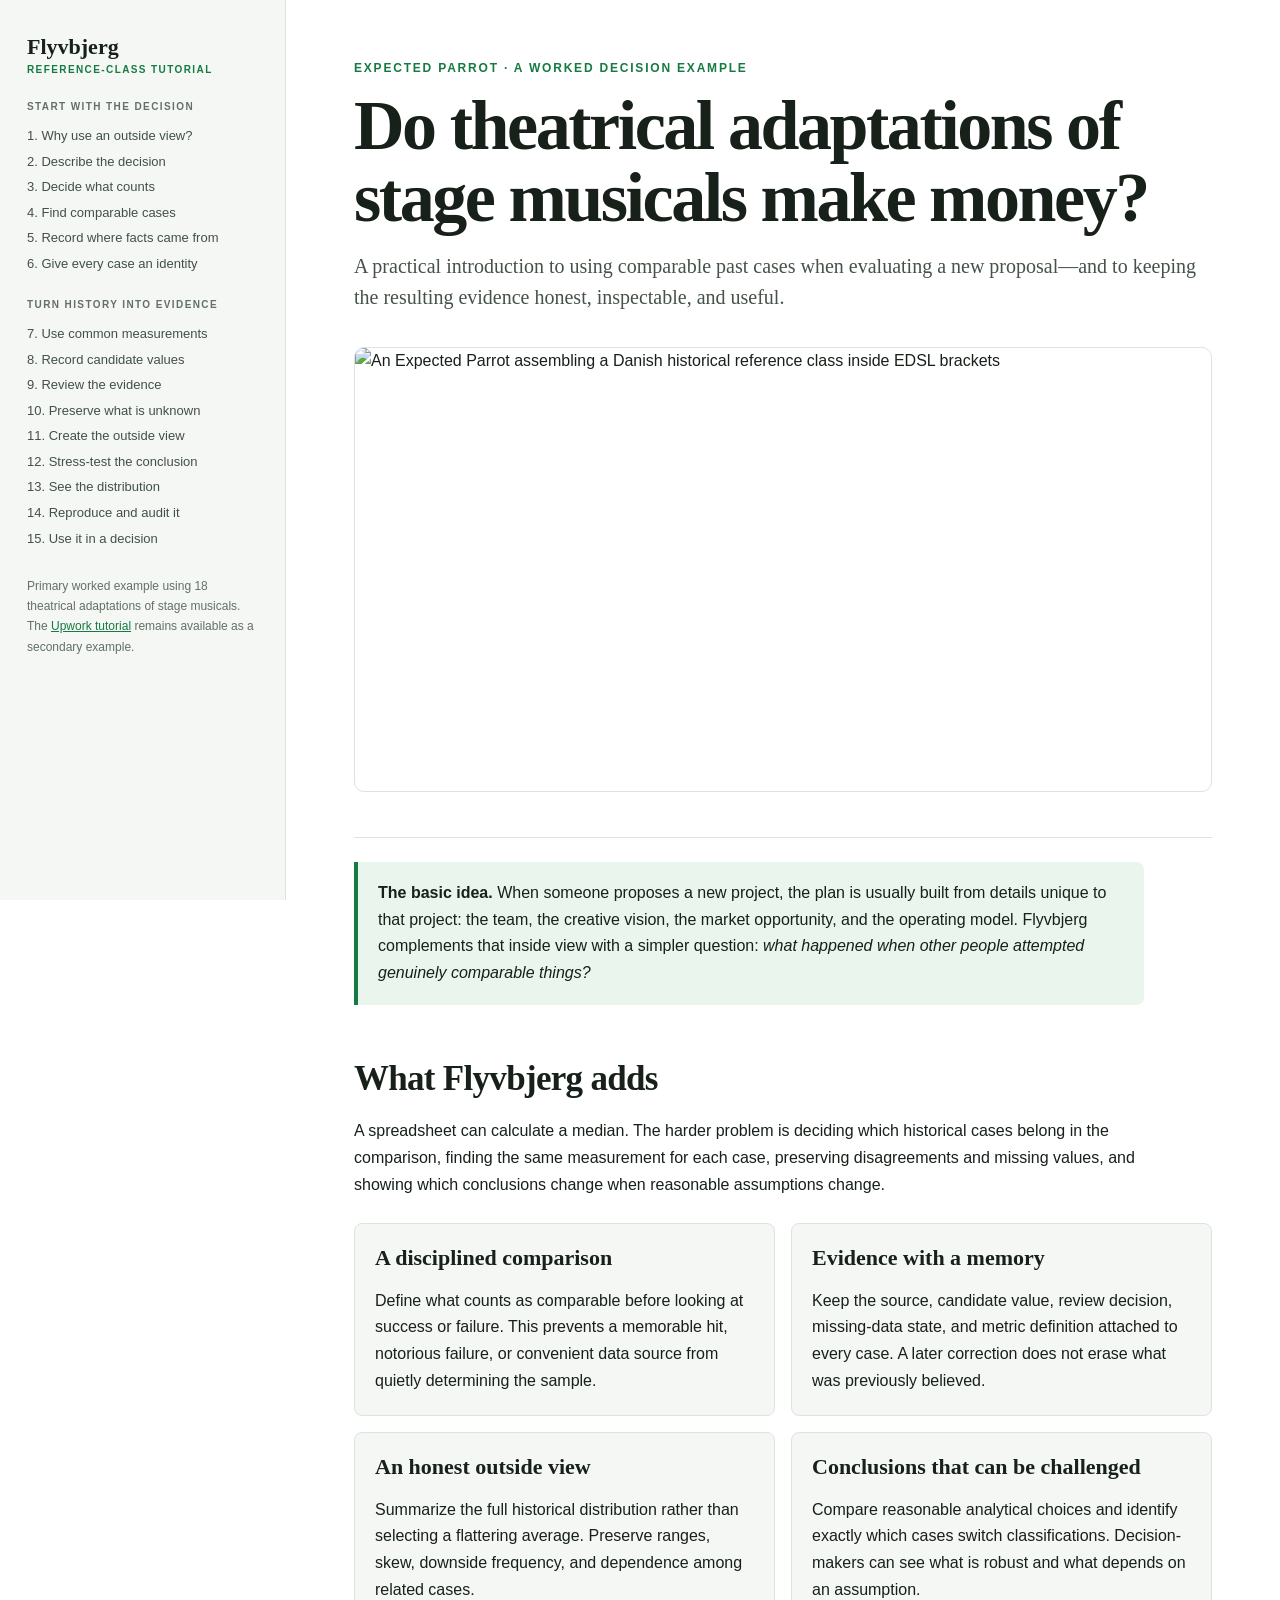
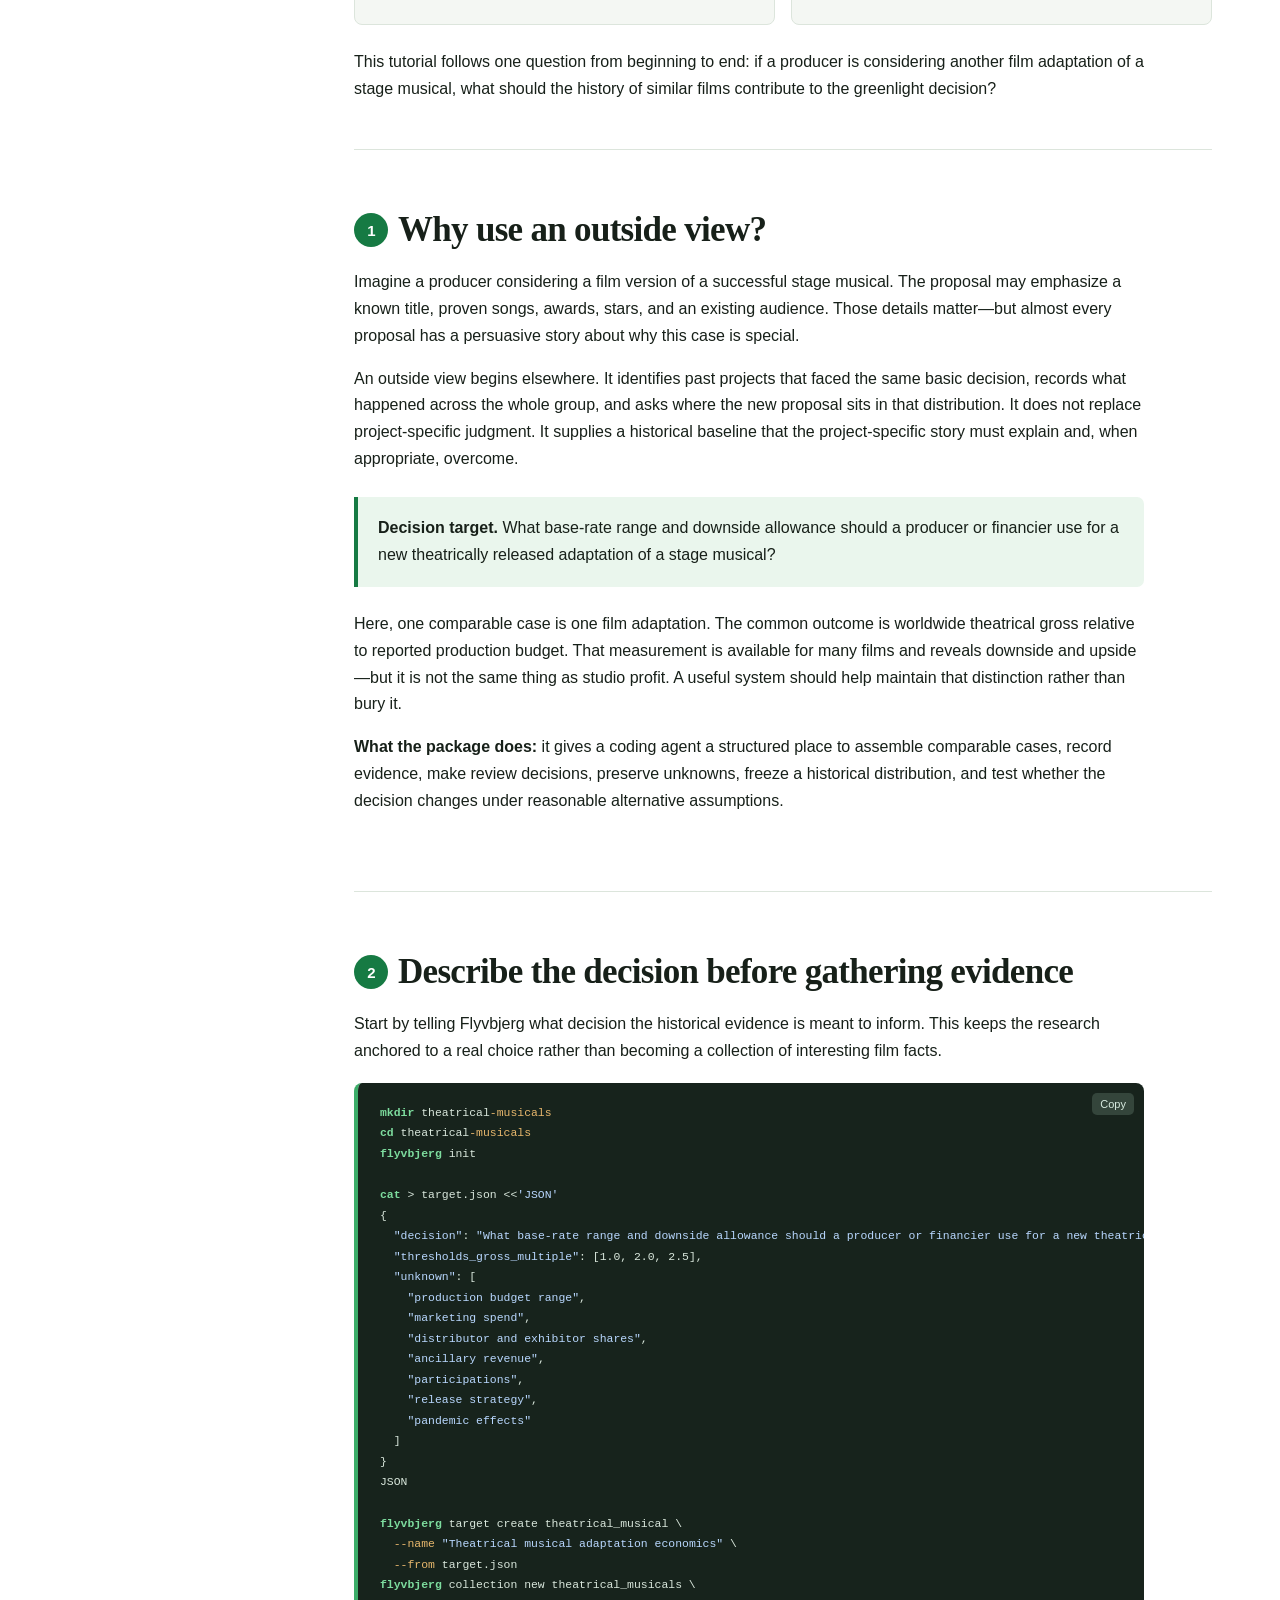
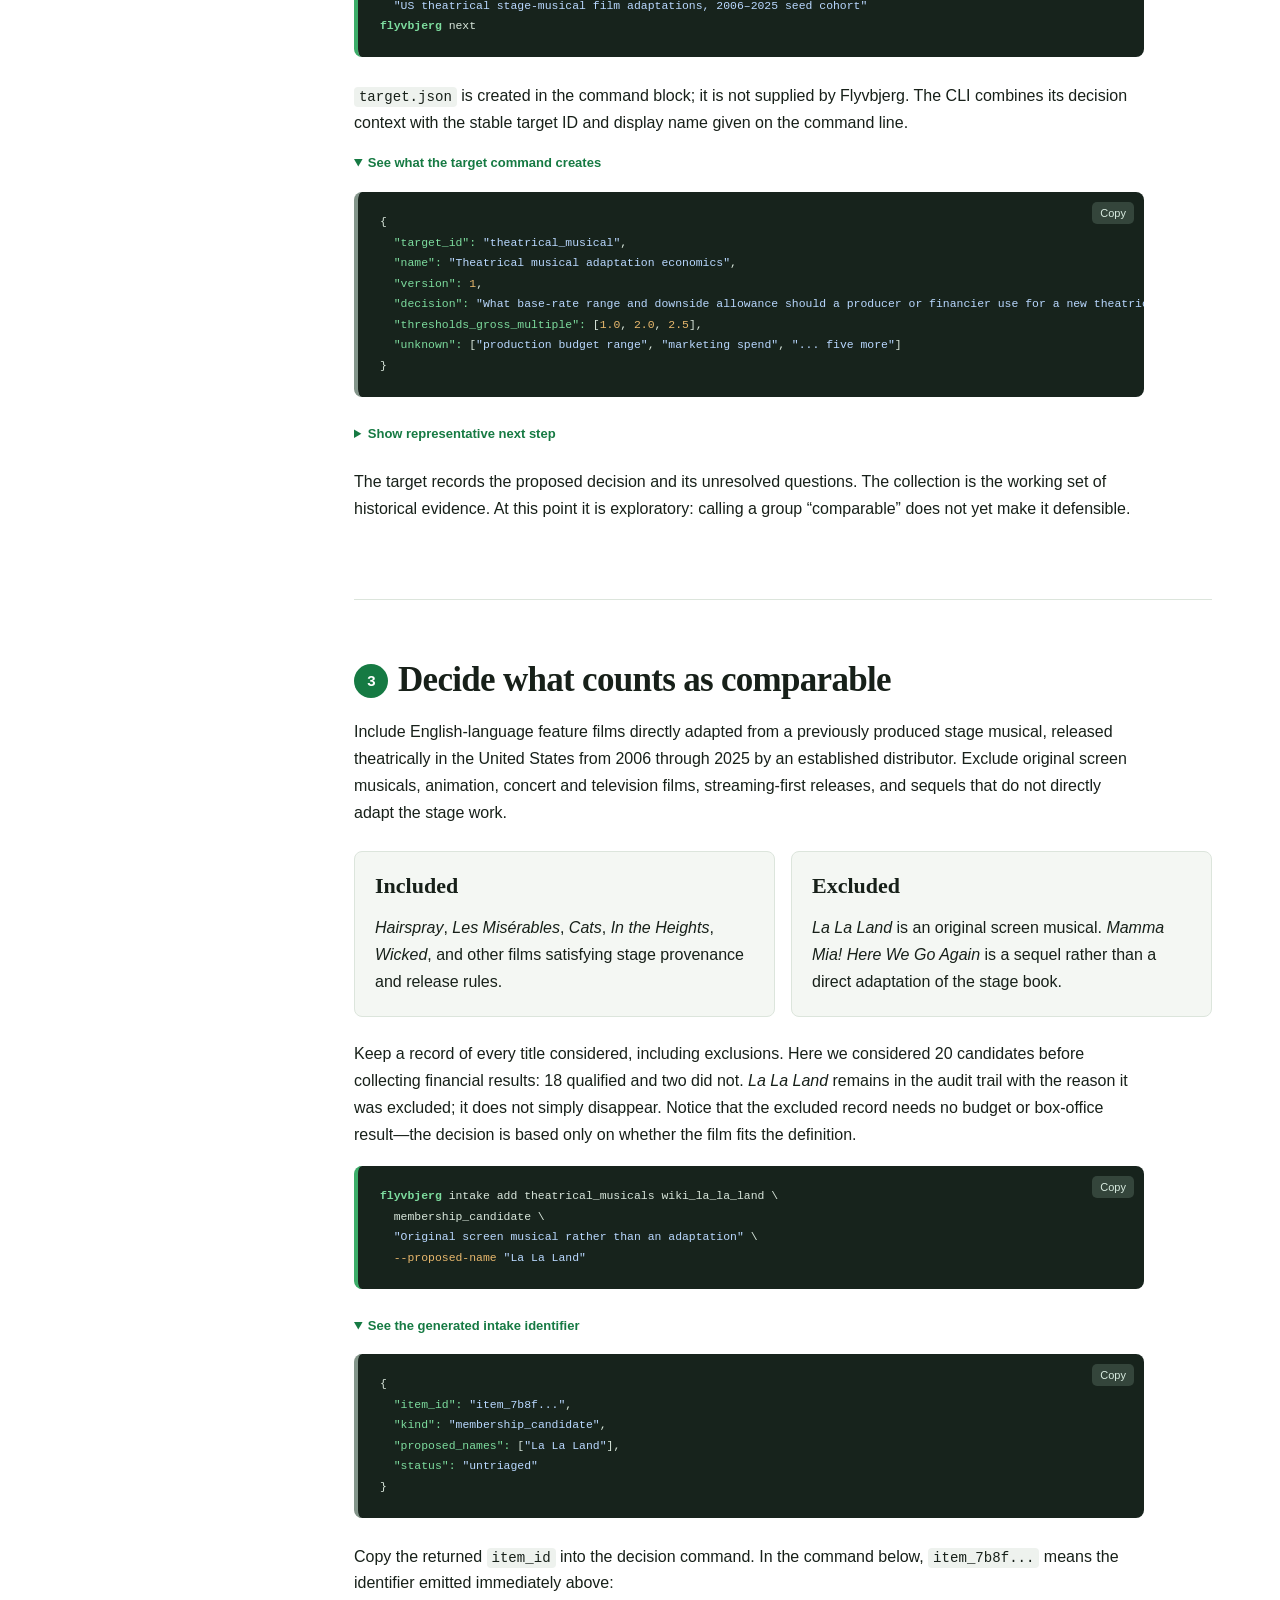
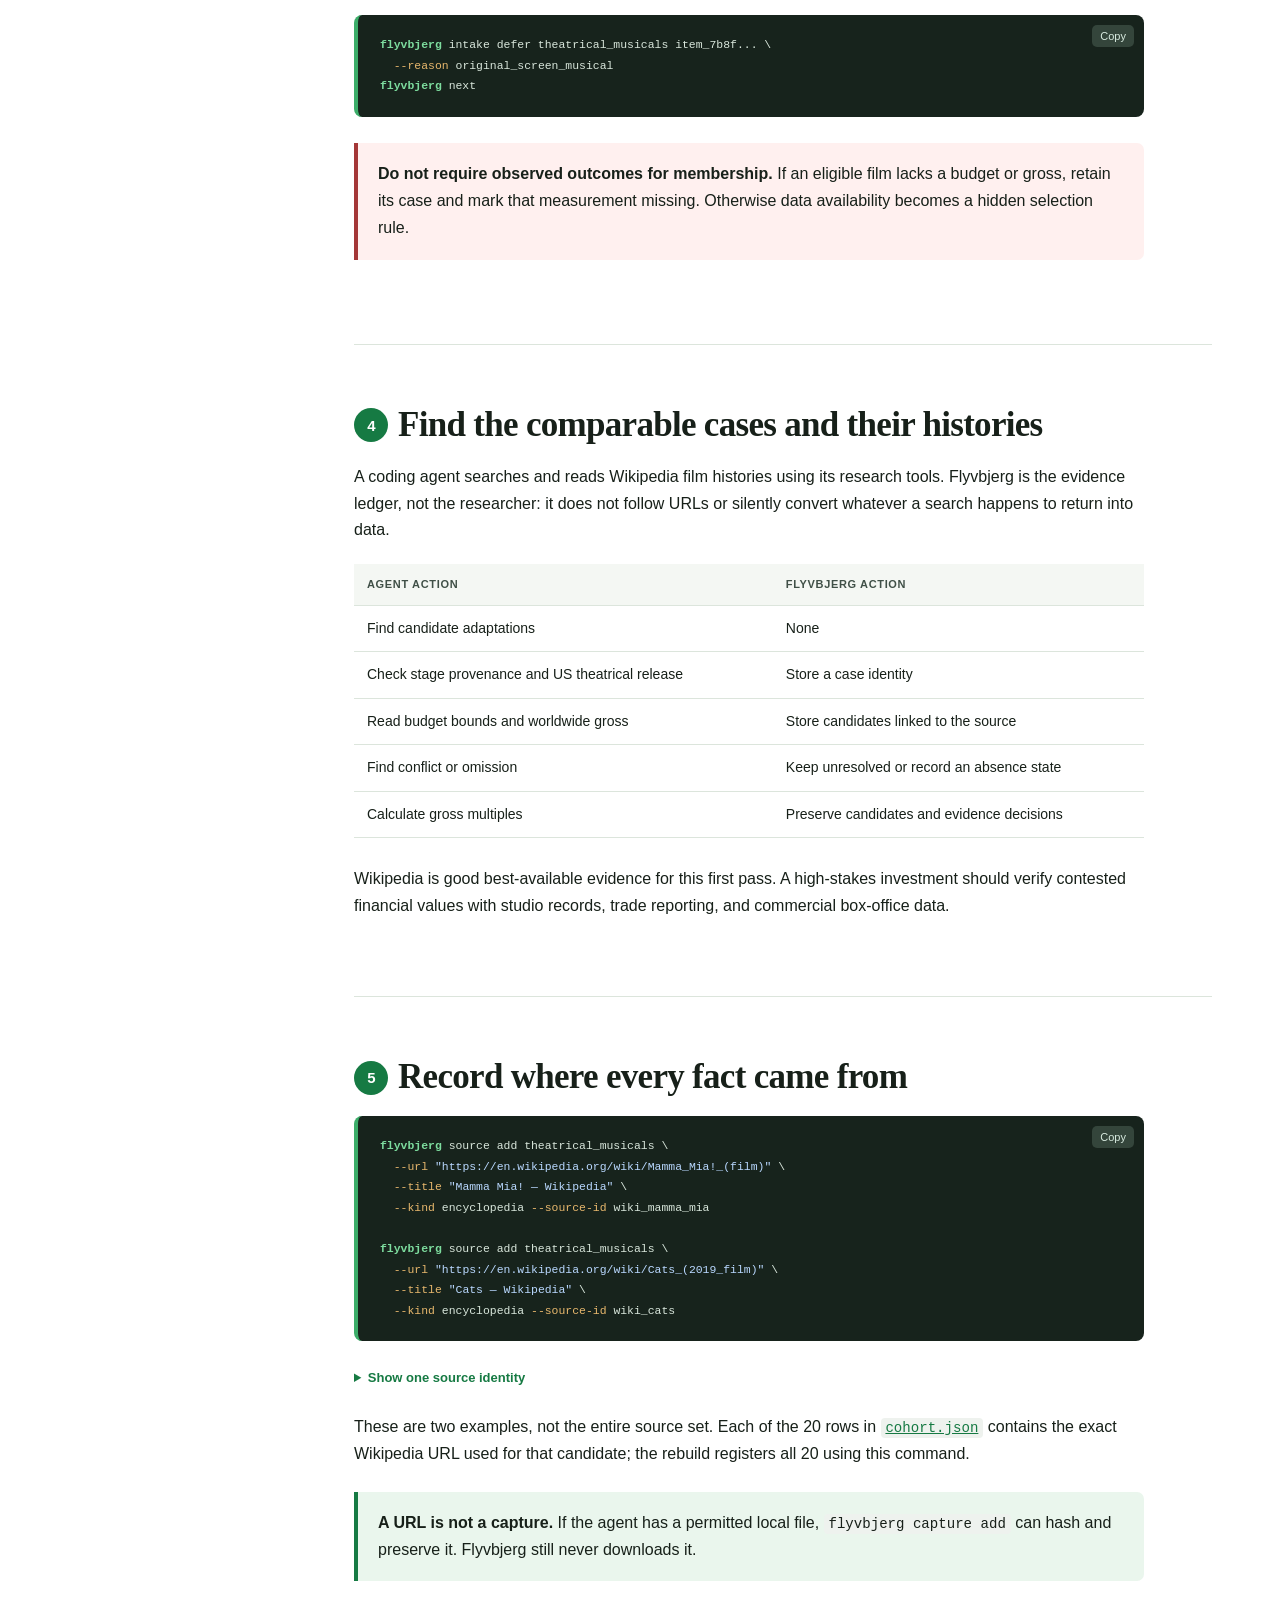
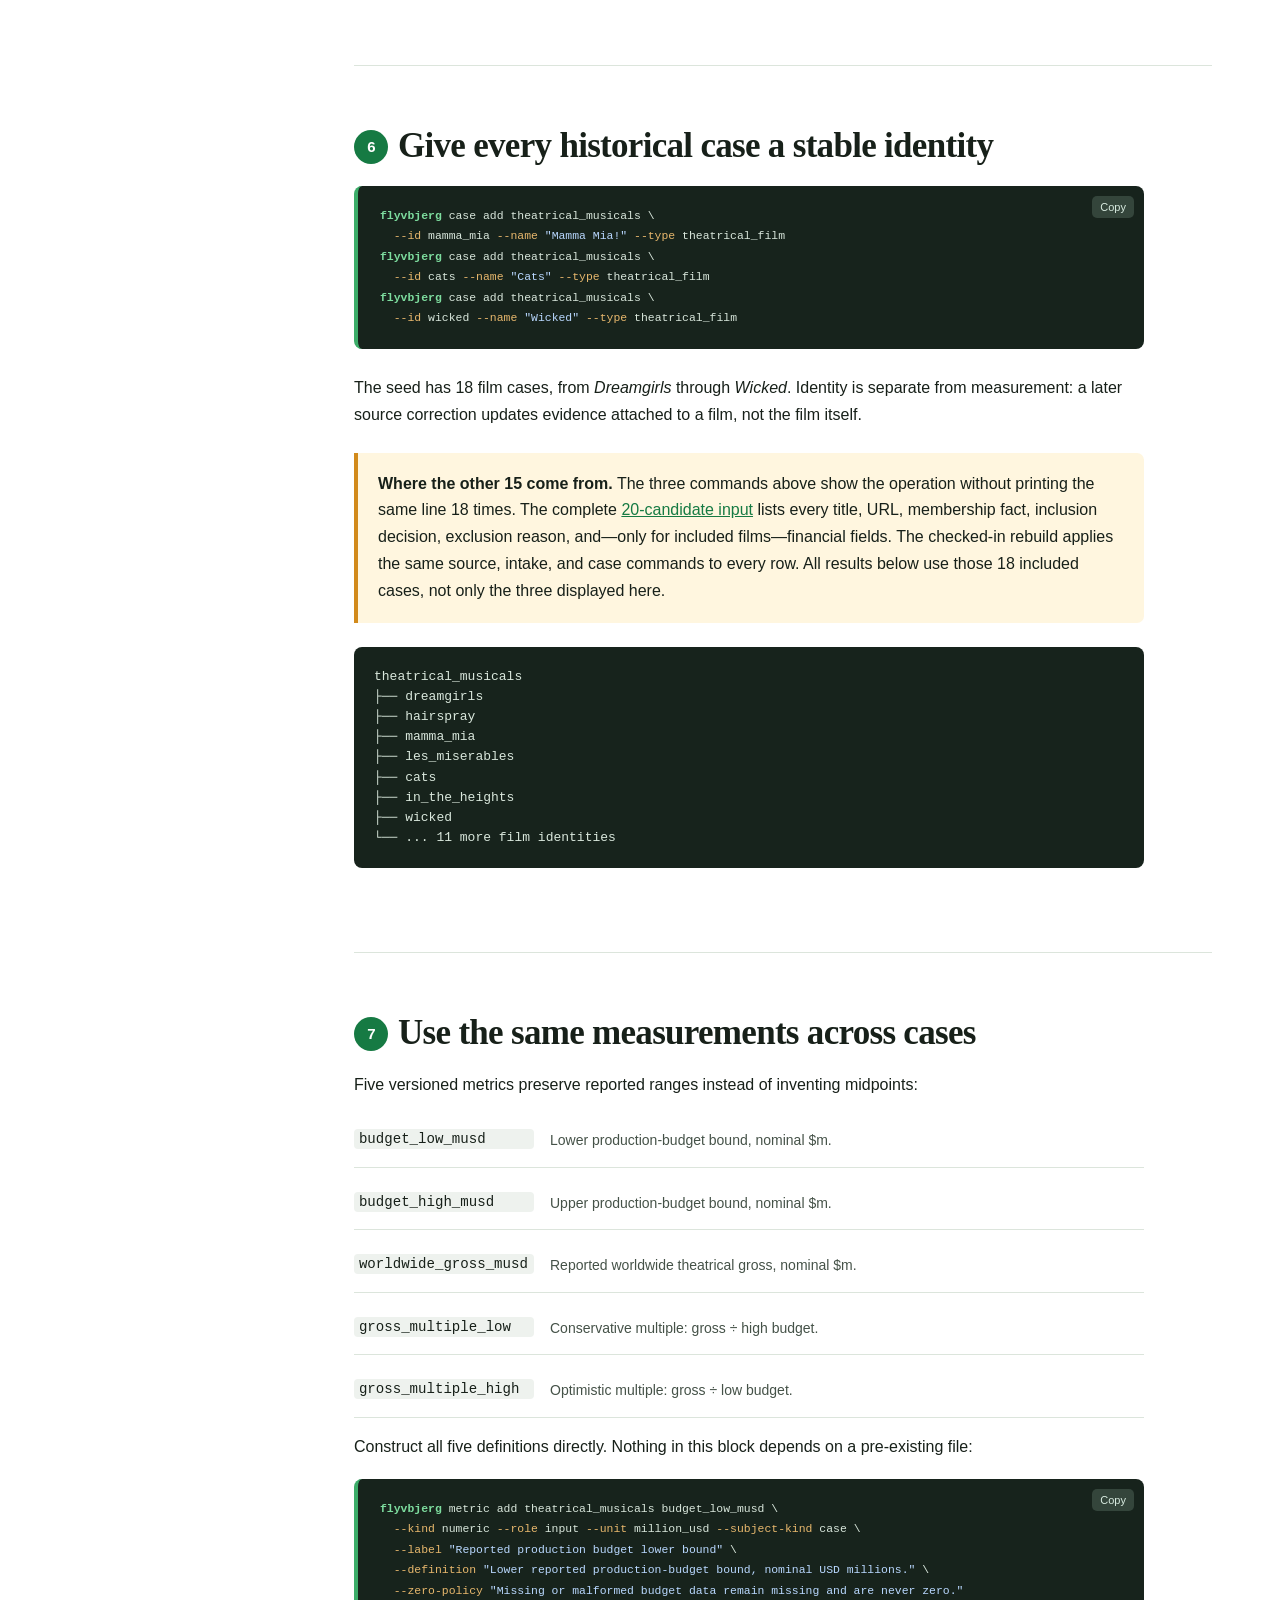
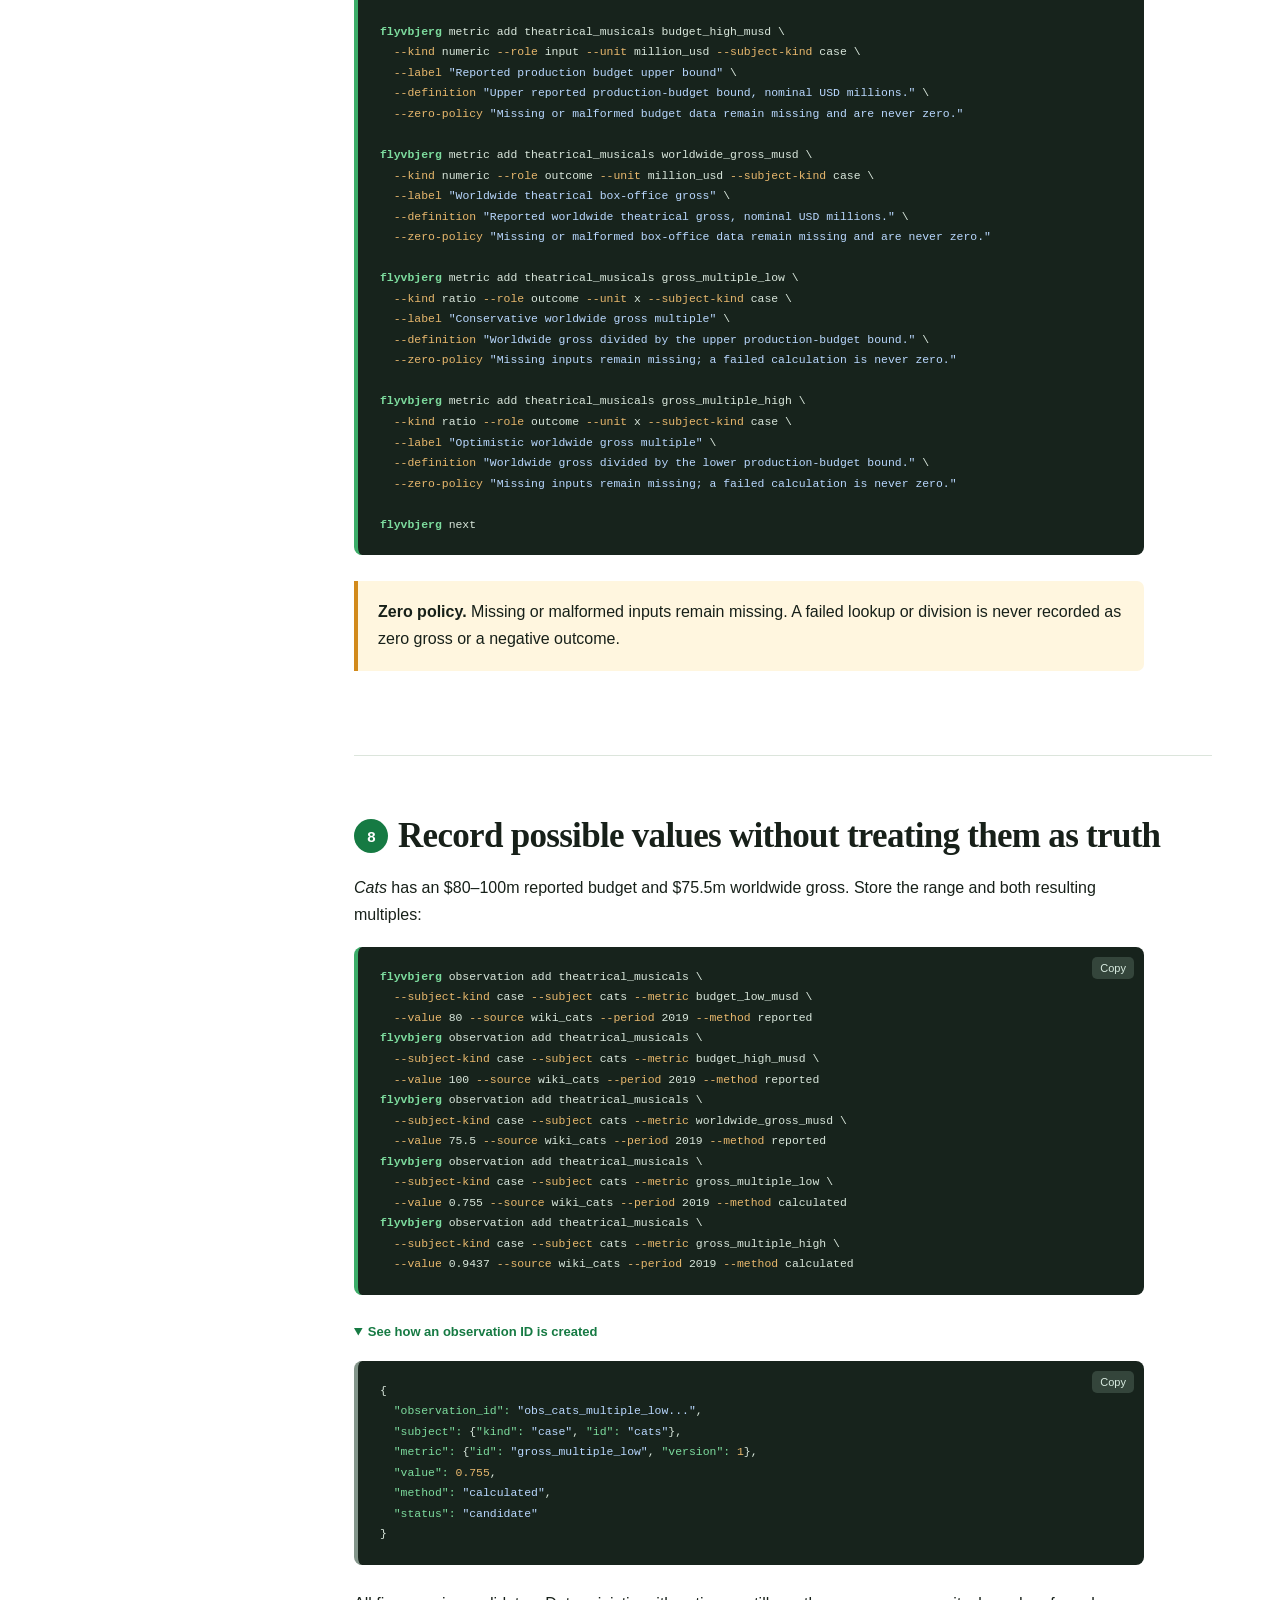
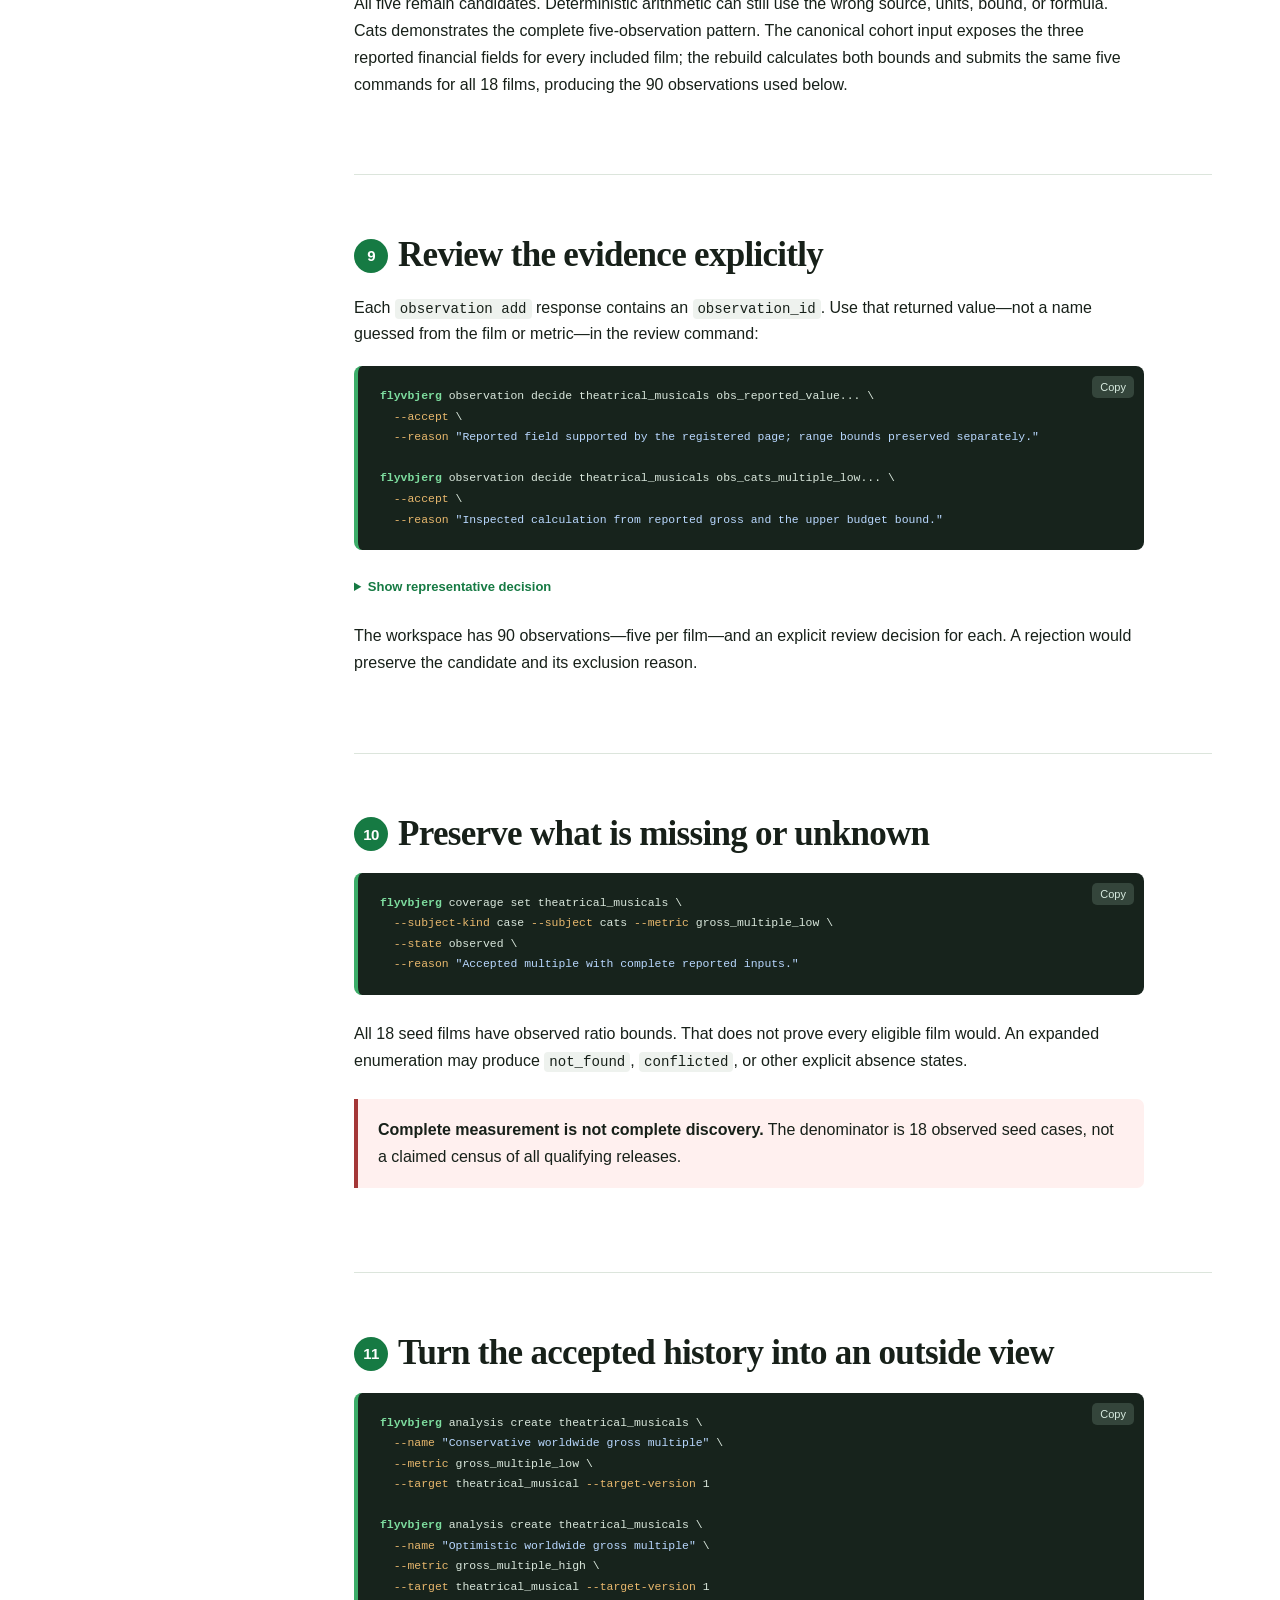
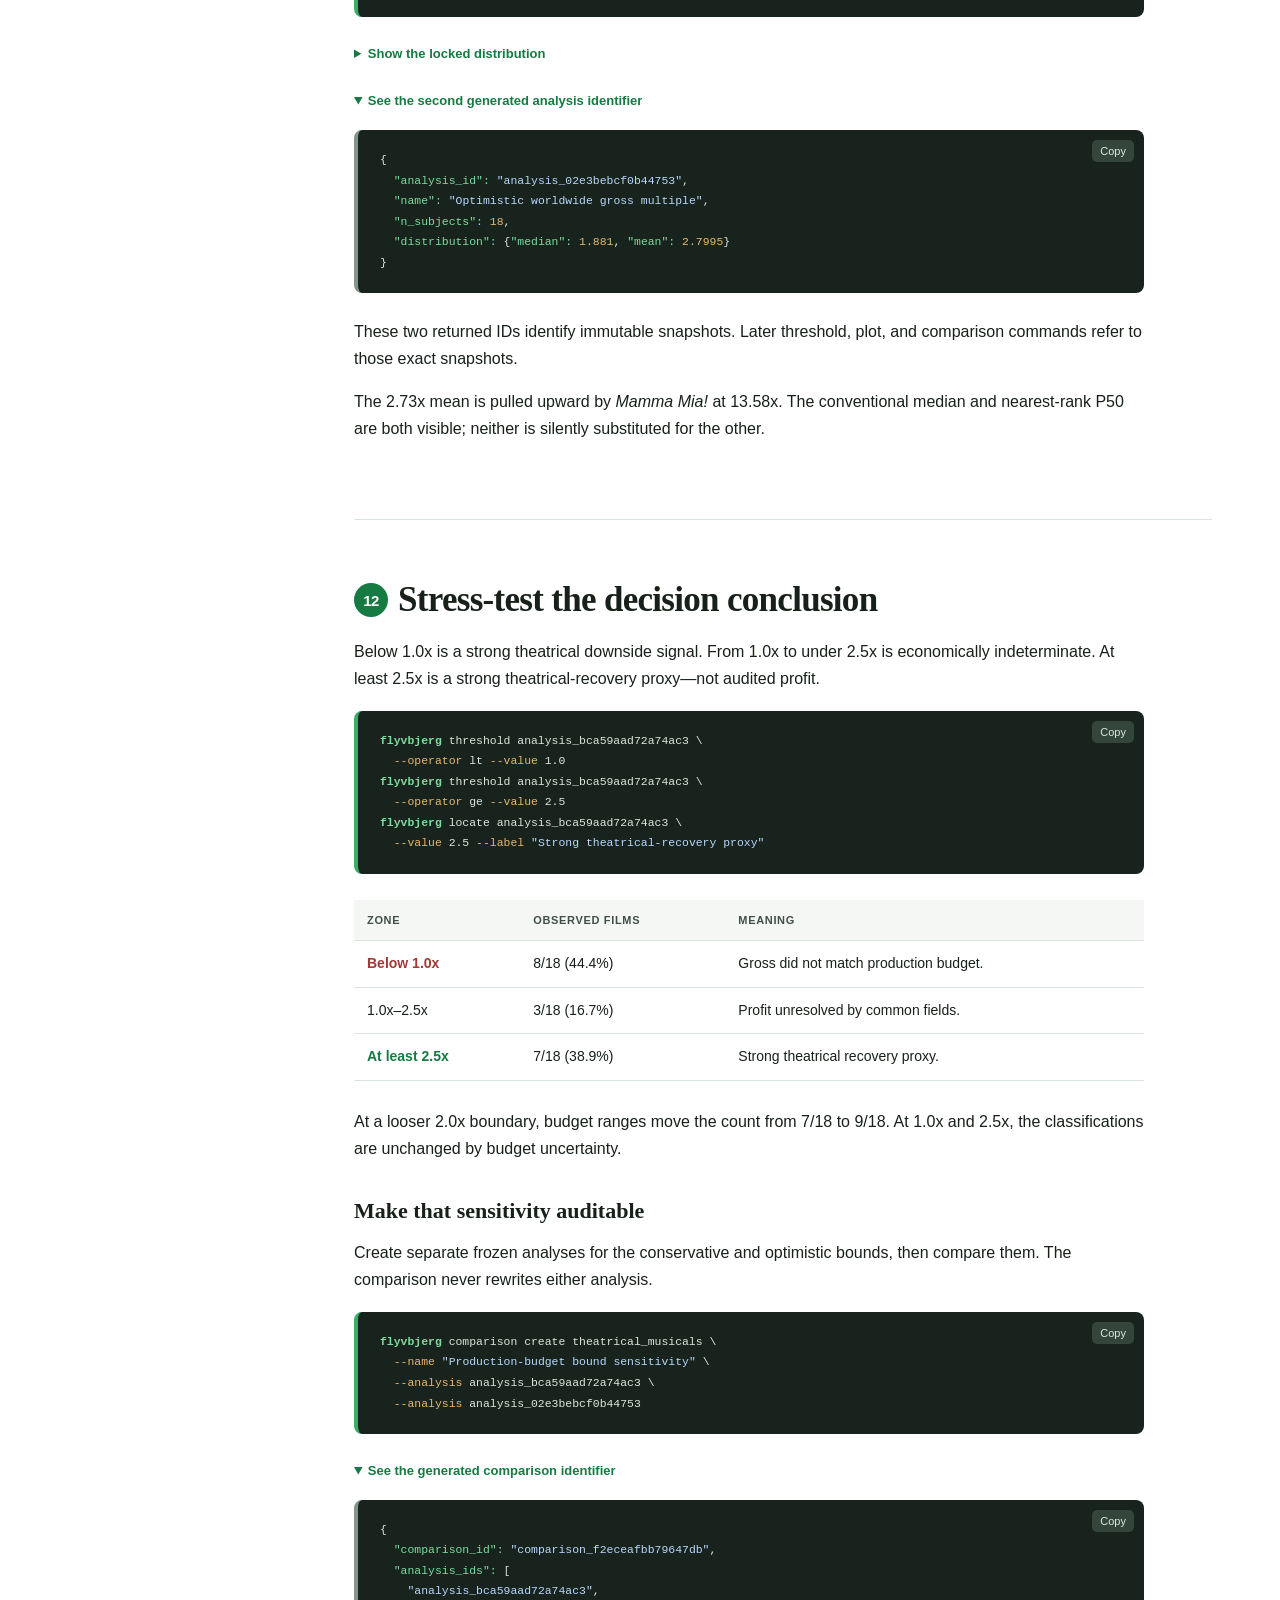
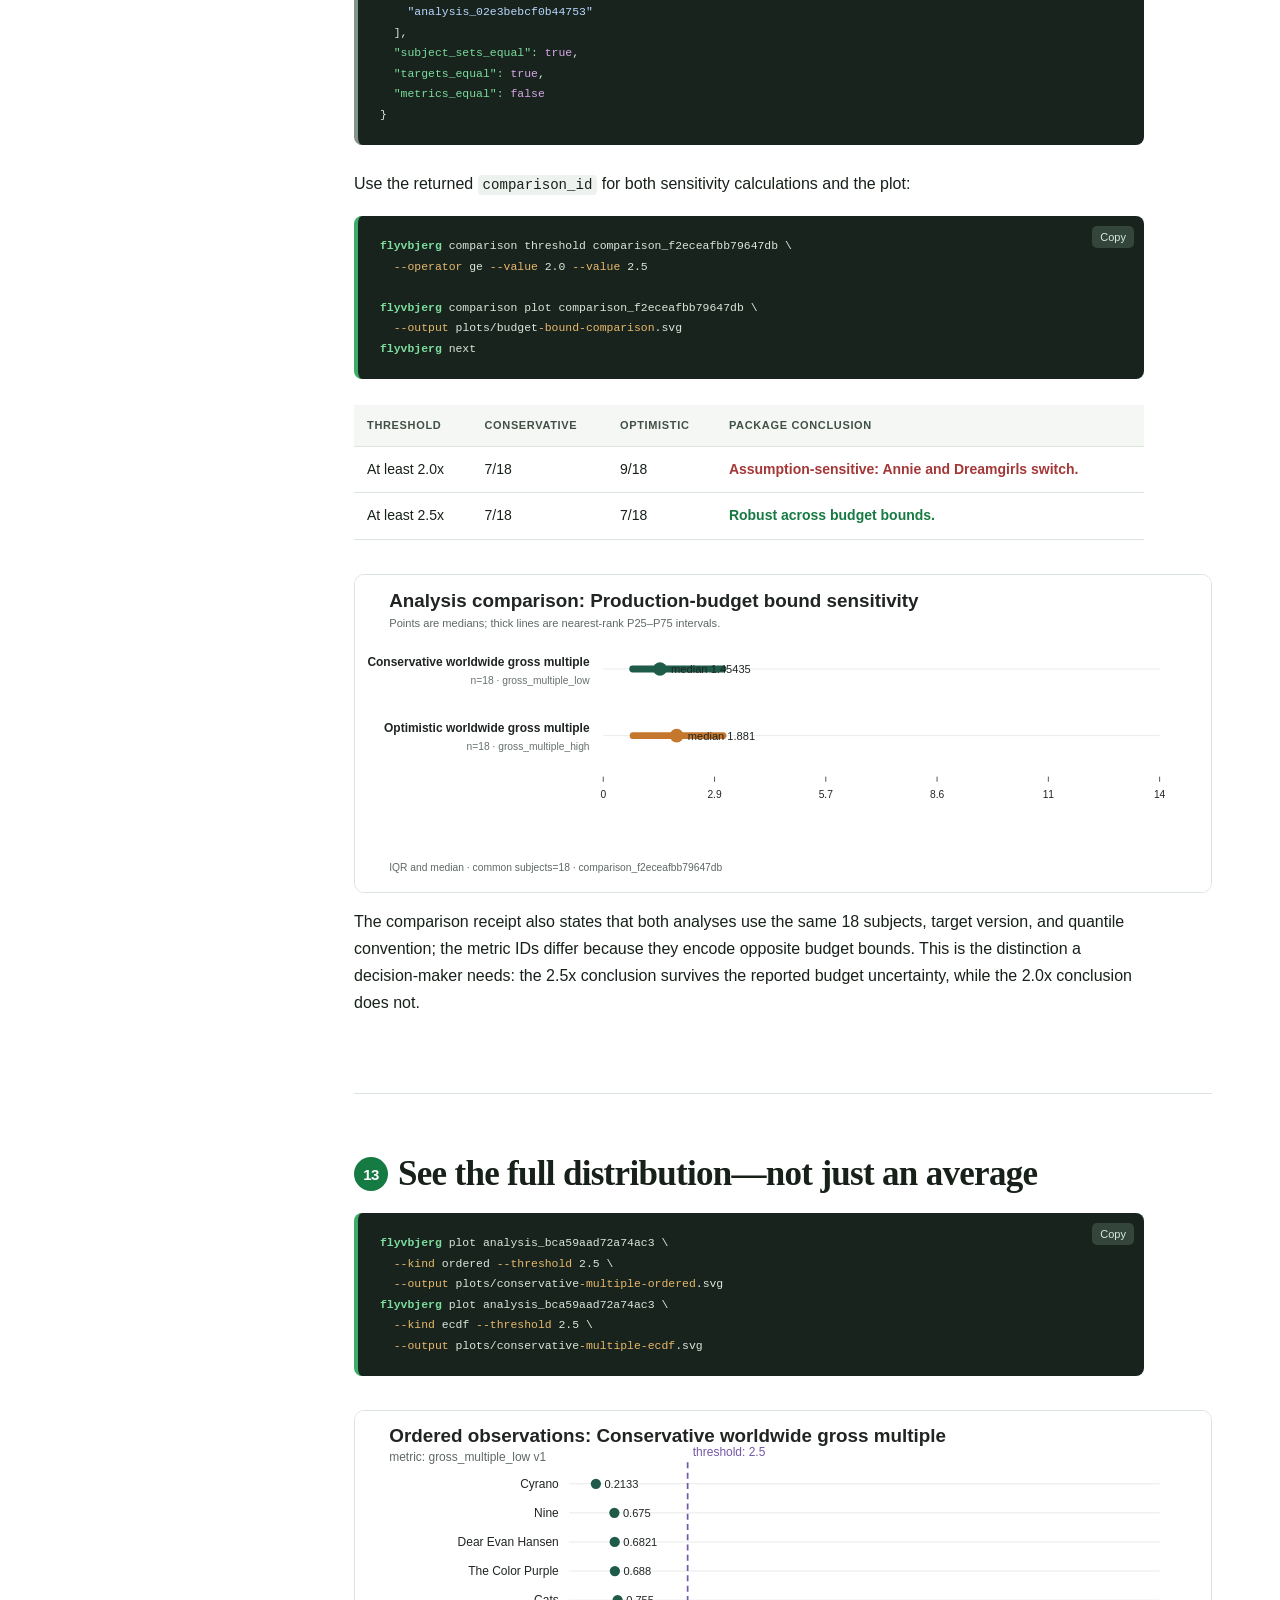
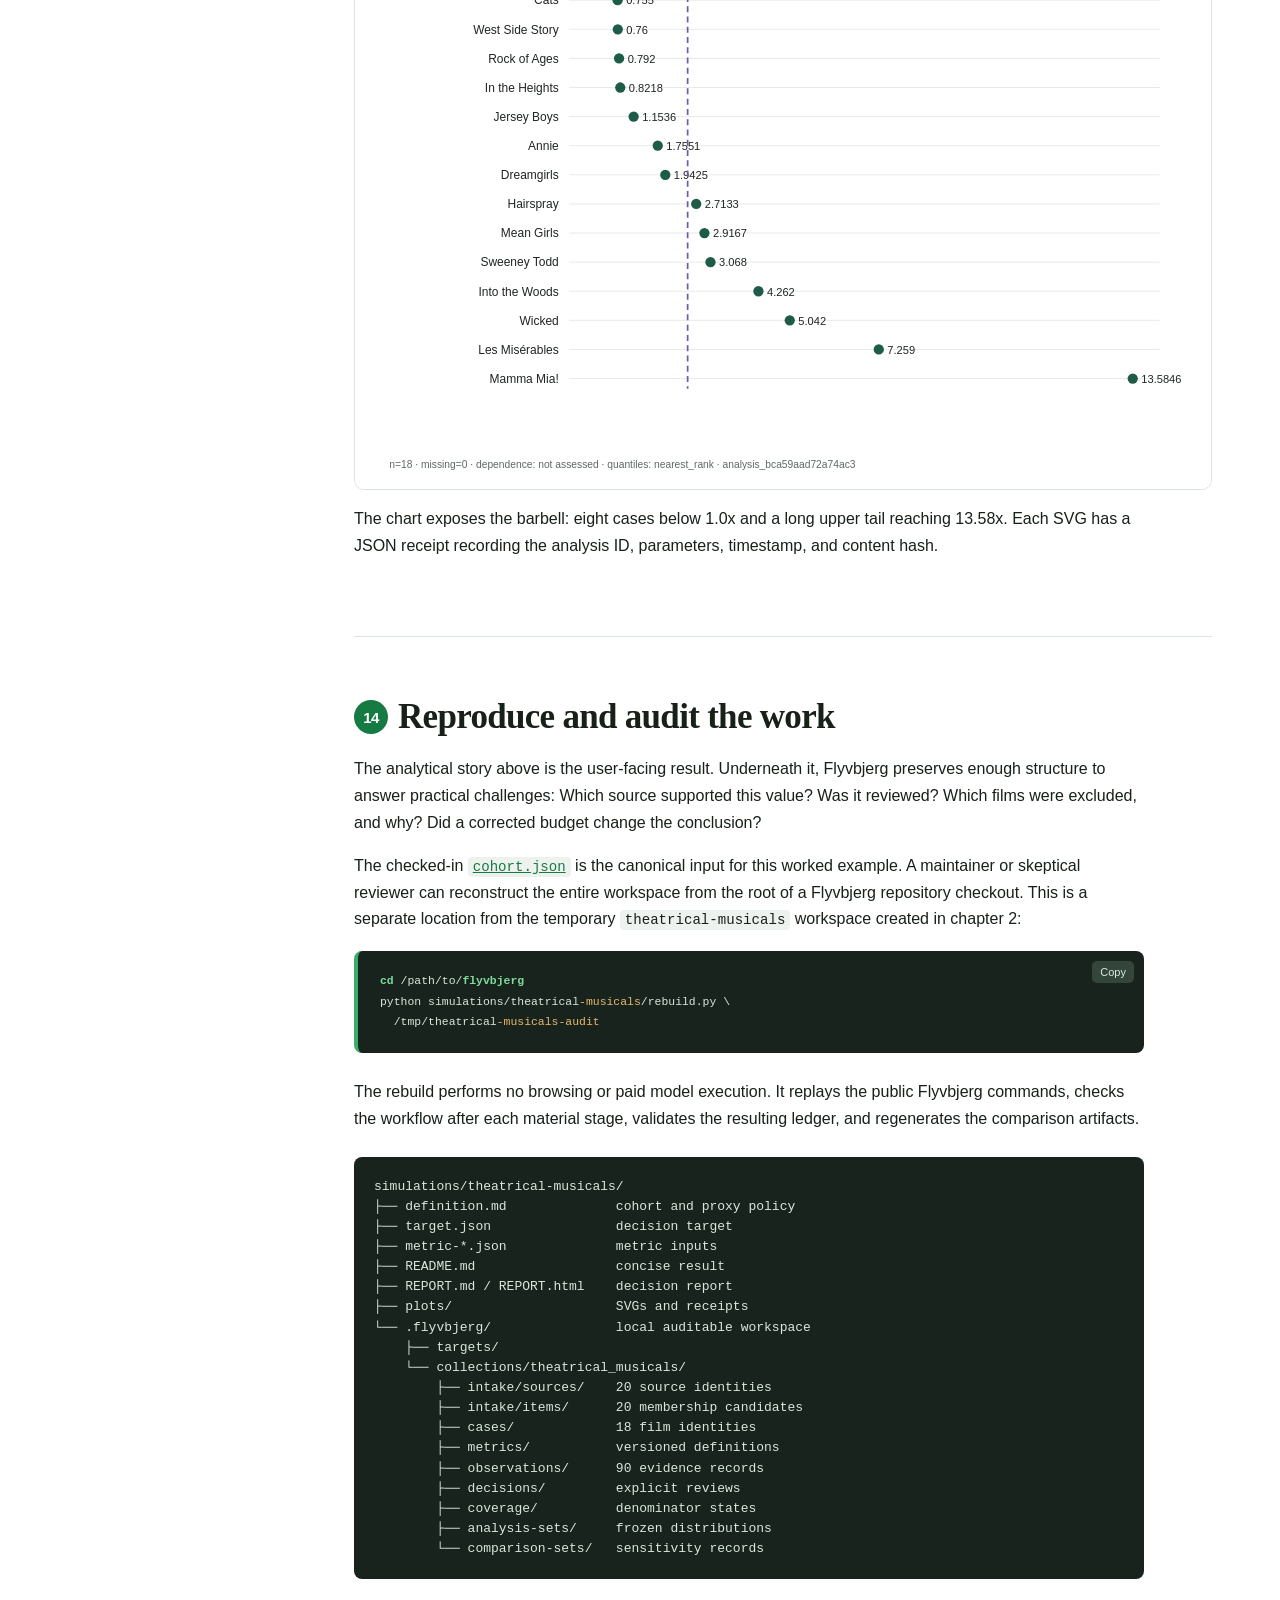
==== commit 06e3b8c9: "Make tutorial construction explicit" ====
--- a/docs/index.html
+++ b/docs/index.html
@@ -81,12 +81,38 @@
     <pre class="command"><code>mkdir theatrical-musicals
 cd theatrical-musicals
 flyvbjerg init
+
+cat &gt; target.json &lt;&lt;'JSON'
+{
+  "decision": "What base-rate range and downside allowance should a producer or financier use for a new theatrically released stage-musical adaptation?",
+  "thresholds_gross_multiple": [1.0, 2.0, 2.5],
+  "unknown": [
+    "production budget range",
+    "marketing spend",
+    "distributor and exhibitor shares",
+    "ancillary revenue",
+    "participations",
+    "release strategy",
+    "pandemic effects"
+  ]
+}
+JSON
+
 flyvbjerg target create theatrical_musical \
   --name "Theatrical musical adaptation economics" \
   --from target.json
 flyvbjerg collection new theatrical_musicals \
   "US theatrical stage-musical film adaptations, 2006–2025 seed cohort"
 flyvbjerg next</code></pre>
+    <p><code>target.json</code> is created in the command block; it is not supplied by Flyvbjerg. The CLI combines its decision context with the stable target ID and display name given on the command line.</p>
+    <details open><summary>See what the target command creates</summary><pre class="output"><code>{
+  "target_id": "theatrical_musical",
+  "name": "Theatrical musical adaptation economics",
+  "version": 1,
+  "decision": "What base-rate range and downside allowance should a producer or financier use for a new theatrically released stage-musical adaptation?",
+  "thresholds_gross_multiple": [1.0, 2.0, 2.5],
+  "unknown": ["production budget range", "marketing spend", "... five more"]
+}</code></pre></details>
     <details><summary>Show representative next step</summary><pre class="output"><code>{
   "command": "flyvbjerg next",
   "status": "ok",
@@ -110,8 +136,15 @@
     <pre class="command"><code>flyvbjerg intake add theatrical_musicals wiki_la_la_land \
   membership_candidate \
   "Original screen musical rather than an adaptation" \
-  --proposed-name "La La Land"
-flyvbjerg intake defer theatrical_musicals INTAKE_ID \
+  --proposed-name "La La Land"</code></pre>
+    <details open><summary>See the generated intake identifier</summary><pre class="output"><code>{
+  "item_id": "item_7b8f...",
+  "kind": "membership_candidate",
+  "proposed_names": ["La La Land"],
+  "status": "untriaged"
+}</code></pre></details>
+    <p>Copy the returned <code>item_id</code> into the decision command. In the command below, <code>item_7b8f...</code> means the identifier emitted immediately above:</p>
+    <pre class="command"><code>flyvbjerg intake defer theatrical_musicals item_7b8f... \
   --reason original_screen_musical
 flyvbjerg next</code></pre>
     <div class="callout danger"><strong>Do not require observed outcomes for membership.</strong> If an eligible film lacks a budget or gross, retain its case and mark that measurement missing. Otherwise data availability becomes a hidden selection rule.</div>
@@ -148,6 +181,7 @@
   "kind": "encyclopedia",
   "retrieved": "2026-08-14T02:36:45Z"
 }</code></pre></details>
+    <p>These are two examples, not the entire source set. Each of the 20 rows in <a href="https://github.com/expectedparrot/flyvbjerg/blob/main/simulations/theatrical-musicals/cohort.json"><code>cohort.json</code></a> contains the exact Wikipedia URL used for that candidate; the rebuild registers all 20 using this command.</p>
     <div class="callout"><strong>A URL is not a capture.</strong> If the agent has a permitted local file, <code>flyvbjerg capture add</code> can hash and preserve it. Flyvbjerg still never downloads it.</div>
   </section>
 
@@ -160,6 +194,7 @@
 flyvbjerg case add theatrical_musicals \
   --id wicked --name "Wicked" --type theatrical_film</code></pre>
     <p>The seed has 18 film cases, from <em>Dreamgirls</em> through <em>Wicked</em>. Identity is separate from measurement: a later source correction updates evidence attached to a film, not the film itself.</p>
+    <div class="callout warning"><strong>Where the other 15 come from.</strong> The three commands above show the operation without printing the same line 18 times. The complete <a href="https://github.com/expectedparrot/flyvbjerg/blob/main/simulations/theatrical-musicals/cohort.json">20-candidate input</a> lists every title, URL, membership fact, inclusion decision, exclusion reason, and—only for included films—financial fields. The checked-in rebuild applies the same source, intake, and case commands to every row. All results below use those 18 included cases, not only the three displayed here.</div>
     <div class="diagram">theatrical_musicals
 ├── dreamgirls
 ├── hairspray
@@ -179,10 +214,38 @@
     <div class="artifact"><code>worldwide_gross_musd</code><p>Reported worldwide theatrical gross, nominal $m.</p></div>
     <div class="artifact"><code>gross_multiple_low</code><p>Conservative multiple: gross ÷ high budget.</p></div>
     <div class="artifact"><code>gross_multiple_high</code><p>Optimistic multiple: gross ÷ low budget.</p></div>
-    <pre class="command"><code>flyvbjerg metric add theatrical_musicals gross_multiple_low \
-  --kind ratio --role outcome --unit x --from metric-multiple-low.json
+    <p>Construct all five definitions directly. Nothing in this block depends on a pre-existing file:</p>
+    <pre class="command"><code>flyvbjerg metric add theatrical_musicals budget_low_musd \
+  --kind numeric --role input --unit million_usd --subject-kind case \
+  --label "Reported production budget lower bound" \
+  --definition "Lower reported production-budget bound, nominal USD millions." \
+  --zero-policy "Missing or malformed budget data remain missing and are never zero."
+
+flyvbjerg metric add theatrical_musicals budget_high_musd \
+  --kind numeric --role input --unit million_usd --subject-kind case \
+  --label "Reported production budget upper bound" \
+  --definition "Upper reported production-budget bound, nominal USD millions." \
+  --zero-policy "Missing or malformed budget data remain missing and are never zero."
+
+flyvbjerg metric add theatrical_musicals worldwide_gross_musd \
+  --kind numeric --role outcome --unit million_usd --subject-kind case \
+  --label "Worldwide theatrical box-office gross" \
+  --definition "Reported worldwide theatrical gross, nominal USD millions." \
+  --zero-policy "Missing or malformed box-office data remain missing and are never zero."
+
+flyvbjerg metric add theatrical_musicals gross_multiple_low \
+  --kind ratio --role outcome --unit x --subject-kind case \
+  --label "Conservative worldwide gross multiple" \
+  --definition "Worldwide gross divided by the upper production-budget bound." \
+  --zero-policy "Missing inputs remain missing; a failed calculation is never zero."
+
 flyvbjerg metric add theatrical_musicals gross_multiple_high \
-  --kind ratio --role outcome --unit x --from metric-multiple-high.json</code></pre>
+  --kind ratio --role outcome --unit x --subject-kind case \
+  --label "Optimistic worldwide gross multiple" \
+  --definition "Worldwide gross divided by the lower production-budget bound." \
+  --zero-policy "Missing inputs remain missing; a failed calculation is never zero."
+
+flyvbjerg next</code></pre>
     <div class="callout warning"><strong>Zero policy.</strong> Missing or malformed inputs remain missing. A failed lookup or division is never recorded as zero gross or a negative outcome.</div>
   </section>
 
@@ -204,16 +267,25 @@
 flyvbjerg observation add theatrical_musicals \
   --subject-kind case --subject cats --metric gross_multiple_high \
   --value 0.9437 --source wiki_cats --period 2019 --method calculated</code></pre>
-    <p>All five remain candidates. Deterministic arithmetic can still use the wrong source, units, bound, or formula.</p>
+    <details open><summary>See how an observation ID is created</summary><pre class="output"><code>{
+  "observation_id": "obs_cats_multiple_low...",
+  "subject": {"kind": "case", "id": "cats"},
+  "metric": {"id": "gross_multiple_low", "version": 1},
+  "value": 0.755,
+  "method": "calculated",
+  "status": "candidate"
+}</code></pre></details>
+    <p>All five remain candidates. Deterministic arithmetic can still use the wrong source, units, bound, or formula. Cats demonstrates the complete five-observation pattern. The canonical cohort input exposes the three reported financial fields for every included film; the rebuild calculates both bounds and submits the same five commands for all 18 films, producing the 90 observations used below.</p>
   </section>
 
   <section id="decisions">
     <h2><span class="chapter">9</span>Review the evidence explicitly</h2>
-    <pre class="command"><code>flyvbjerg observation decide theatrical_musicals OBSERVATION_ID \
+    <p>Each <code>observation add</code> response contains an <code>observation_id</code>. Use that returned value—not a name guessed from the film or metric—in the review command:</p>
+    <pre class="command"><code>flyvbjerg observation decide theatrical_musicals obs_reported_value... \
   --accept \
   --reason "Reported field supported by the registered page; range bounds preserved separately."
 
-flyvbjerg observation decide theatrical_musicals CALCULATED_ID \
+flyvbjerg observation decide theatrical_musicals obs_cats_multiple_low... \
   --accept \
   --reason "Inspected calculation from reported gross and the upper budget bound."</code></pre>
     <details><summary>Show representative decision</summary><pre class="output"><code>{
@@ -240,6 +312,11 @@
     <pre class="command"><code>flyvbjerg analysis create theatrical_musicals \
   --name "Conservative worldwide gross multiple" \
   --metric gross_multiple_low \
+  --target theatrical_musical --target-version 1
+
+flyvbjerg analysis create theatrical_musicals \
+  --name "Optimistic worldwide gross multiple" \
+  --metric gross_multiple_high \
   --target theatrical_musical --target-version 1</code></pre>
     <details><summary>Show the locked distribution</summary><pre class="output"><code>{
   "analysis_id": "analysis_bca59aad72a74ac3",
@@ -255,6 +332,13 @@
     "quantile_convention": "nearest_rank"
   }
 }</code></pre></details>
+    <details open><summary>See the second generated analysis identifier</summary><pre class="output"><code>{
+  "analysis_id": "analysis_02e3bebcf0b44753",
+  "name": "Optimistic worldwide gross multiple",
+  "n_subjects": 18,
+  "distribution": {"median": 1.881, "mean": 2.7995}
+}</code></pre></details>
+    <p>These two returned IDs identify immutable snapshots. Later threshold, plot, and comparison commands refer to those exact snapshots.</p>
     <p>The 2.73x mean is pulled upward by <em>Mamma Mia!</em> at 13.58x. The conventional median and nearest-rank P50 are both visible; neither is silently substituted for the other.</p>
   </section>
 
@@ -277,13 +361,23 @@
     <p>Create separate frozen analyses for the conservative and optimistic bounds, then compare them. The comparison never rewrites either analysis.</p>
     <pre class="command"><code>flyvbjerg comparison create theatrical_musicals \
   --name "Production-budget bound sensitivity" \
-  --analysis CONSERVATIVE_ANALYSIS \
-  --analysis OPTIMISTIC_ANALYSIS
-
-flyvbjerg comparison threshold COMPARISON_ID \
+  --analysis analysis_bca59aad72a74ac3 \
+  --analysis analysis_02e3bebcf0b44753</code></pre>
+    <details open><summary>See the generated comparison identifier</summary><pre class="output"><code>{
+  "comparison_id": "comparison_f2eceafbb79647db",
+  "analysis_ids": [
+    "analysis_bca59aad72a74ac3",
+    "analysis_02e3bebcf0b44753"
+  ],
+  "subject_sets_equal": true,
+  "targets_equal": true,
+  "metrics_equal": false
+}</code></pre></details>
+    <p>Use the returned <code>comparison_id</code> for both sensitivity calculations and the plot:</p>
+    <pre class="command"><code>flyvbjerg comparison threshold comparison_f2eceafbb79647db \
   --operator ge --value 2.0 --value 2.5
 
-flyvbjerg comparison plot COMPARISON_ID \
+flyvbjerg comparison plot comparison_f2eceafbb79647db \
   --output plots/budget-bound-comparison.svg
 flyvbjerg next</code></pre>
     <table><thead><tr><th>Threshold</th><th>Conservative</th><th>Optimistic</th><th>Package conclusion</th></tr></thead><tbody>
@@ -309,8 +403,9 @@
   <section id="files">
     <h2><span class="chapter">14</span>Reproduce and audit the work</h2>
     <p>The analytical story above is the user-facing result. Underneath it, Flyvbjerg preserves enough structure to answer practical challenges: Which source supported this value? Was it reviewed? Which films were excluded, and why? Did a corrected budget change the conclusion?</p>
-    <p>The checked-in <a href="https://github.com/expectedparrot/flyvbjerg/blob/main/simulations/theatrical-musicals/cohort.json"><code>cohort.json</code></a> is the canonical input for this worked example. A maintainer or skeptical reviewer can reconstruct the entire workspace with one command:</p>
-    <pre class="command"><code>python simulations/theatrical-musicals/rebuild.py \
+    <p>The checked-in <a href="https://github.com/expectedparrot/flyvbjerg/blob/main/simulations/theatrical-musicals/cohort.json"><code>cohort.json</code></a> is the canonical input for this worked example. A maintainer or skeptical reviewer can reconstruct the entire workspace from the root of a Flyvbjerg repository checkout. This is a separate location from the temporary <code>theatrical-musicals</code> workspace created in chapter 2:</p>
+    <pre class="command"><code>cd /path/to/flyvbjerg
+python simulations/theatrical-musicals/rebuild.py \
   /tmp/theatrical-musicals-audit</code></pre>
     <p>The rebuild performs no browsing or paid model execution. It replays the public Flyvbjerg commands, checks the workflow after each material stage, validates the resulting ledger, and regenerates the comparison artifacts.</p>
     <div class="diagram">simulations/theatrical-musicals/
@@ -364,7 +459,7 @@
   toggle.addEventListener('click',()=>{const open=nav.classList.toggle('open');toggle.setAttribute('aria-expanded',String(open));toggle.textContent=open?'Hide tutorial contents':'Show tutorial contents'});
   nav.querySelectorAll('a[href^="#"]').forEach(link=>link.addEventListener('click',()=>{if(matchMedia('(max-width: 960px)').matches){nav.classList.remove('open');toggle.setAttribute('aria-expanded','false');toggle.textContent='Show tutorial contents'}}));
   const escapeHtml=text=>text.replace(/[&<>]/g,char=>({'&':'&amp;','<':'&lt;','>':'&gt;'}[char]));
-  const shellToken=/(#[^\n]*|"[^"\n]*"|'[^'\n]*'|--?[A-Za-z][\w-]*|\b(?:flyvbjerg|ep|mkdir|cd)\b)/g;
+  const shellToken=/(#[^\n]*|"[^"\n]*"|'[^'\n]*'|--?[A-Za-z][\w-]*|\b(?:flyvbjerg|ep|mkdir|cd|cat)\b)/g;
   document.querySelectorAll('pre.command code').forEach(code=>{
     const source=code.textContent;
     let cursor=0,html='';
